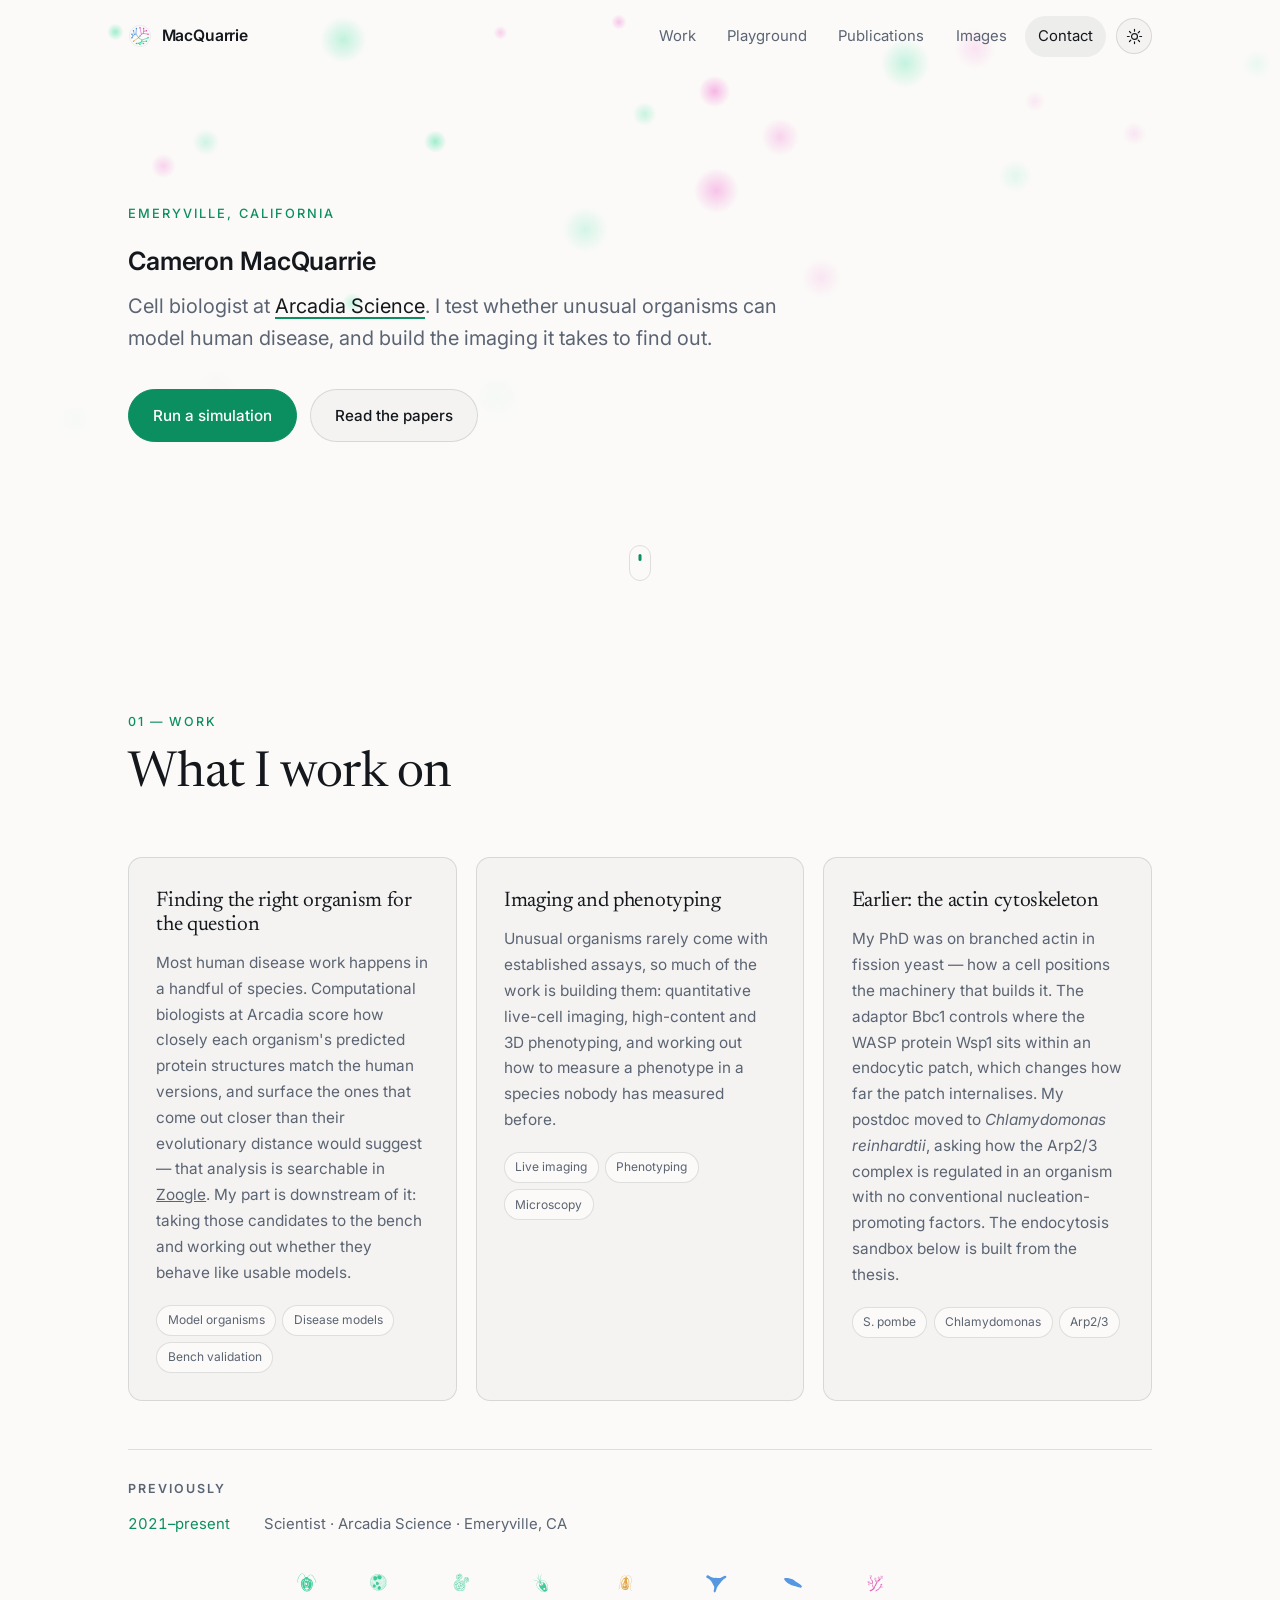
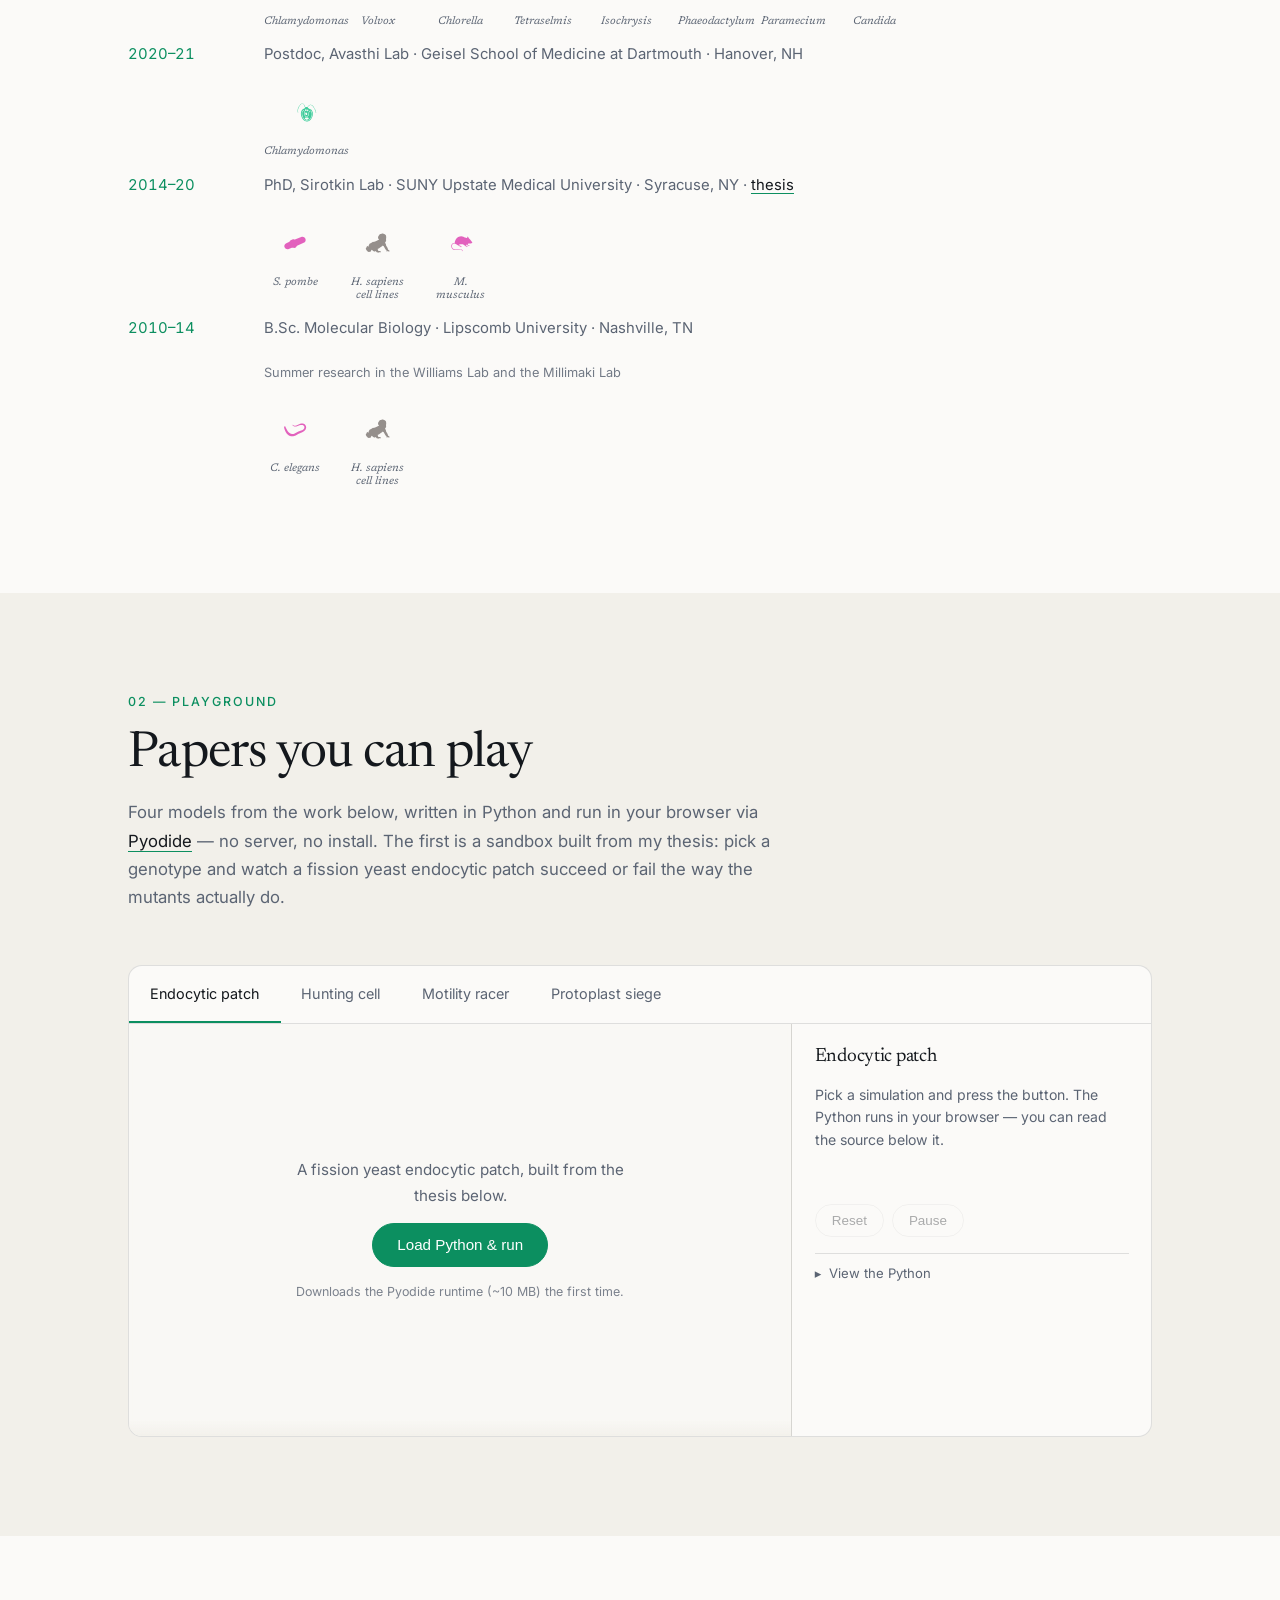
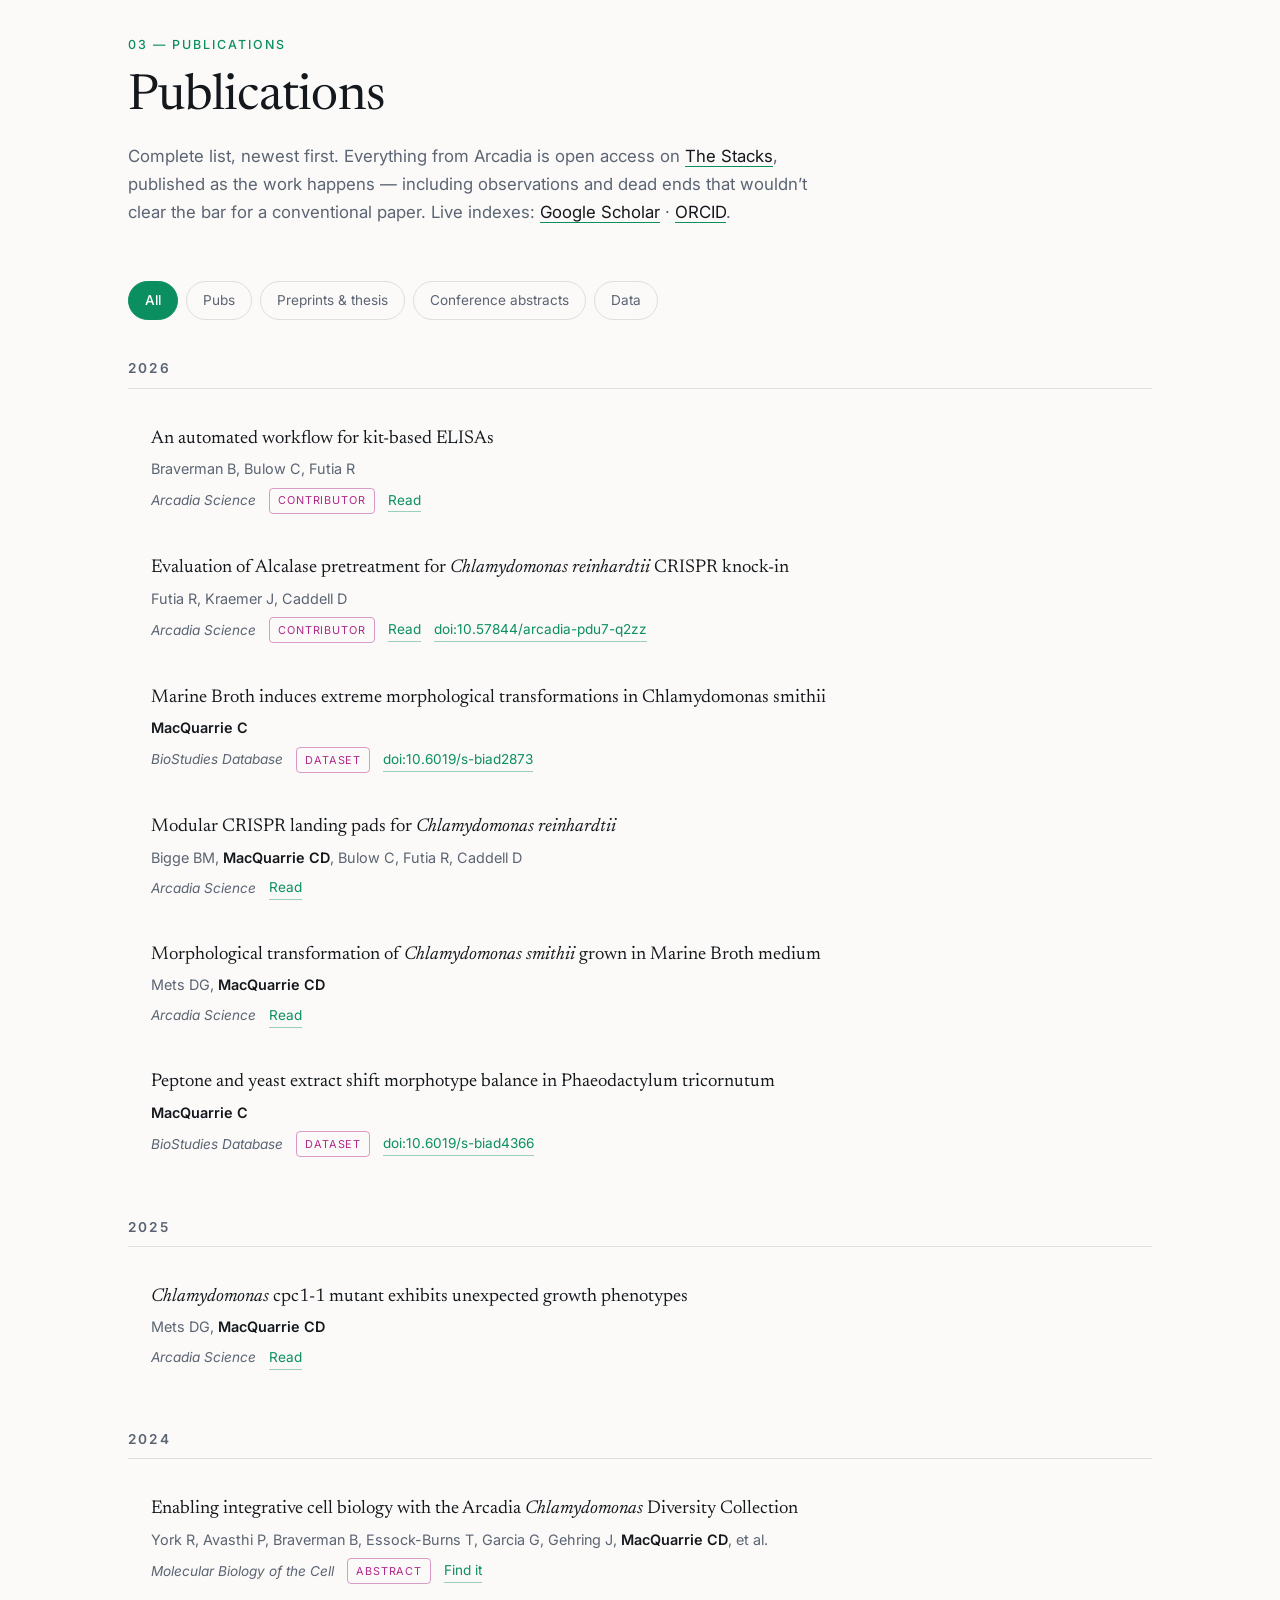
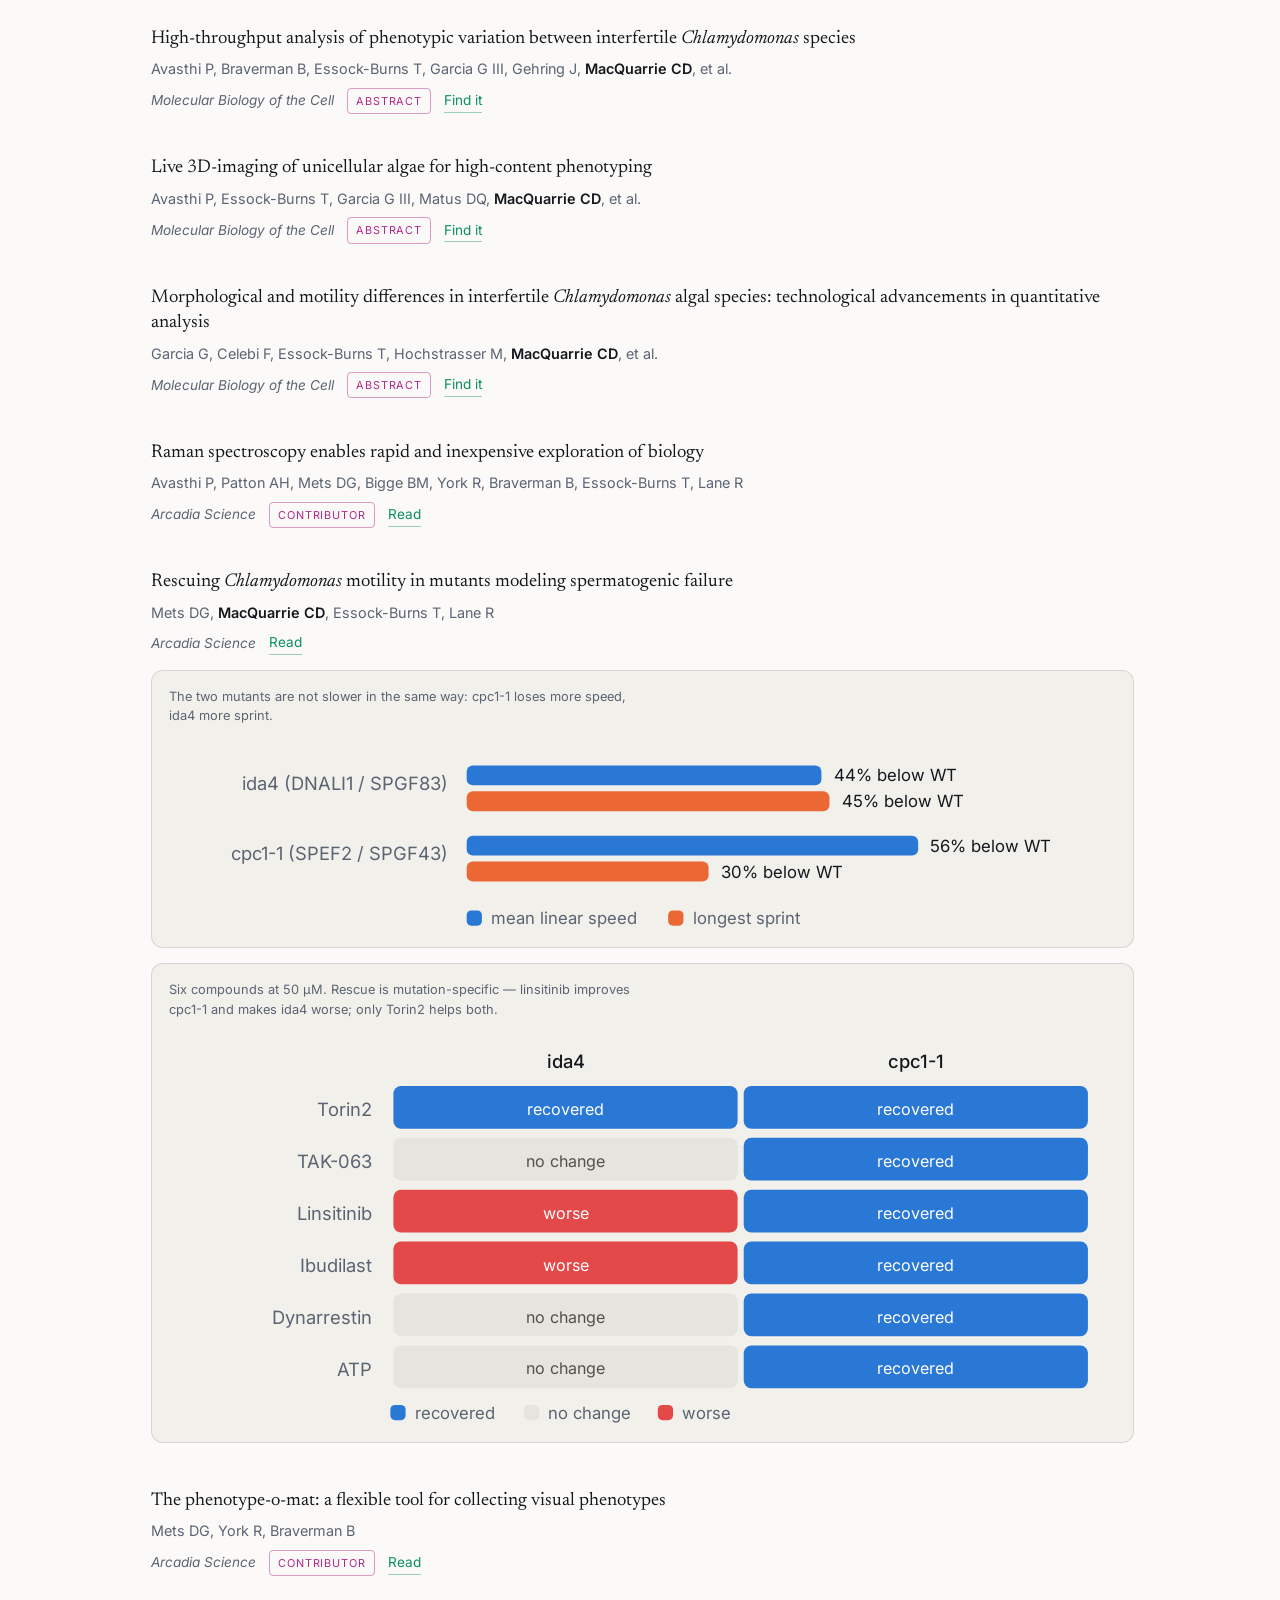
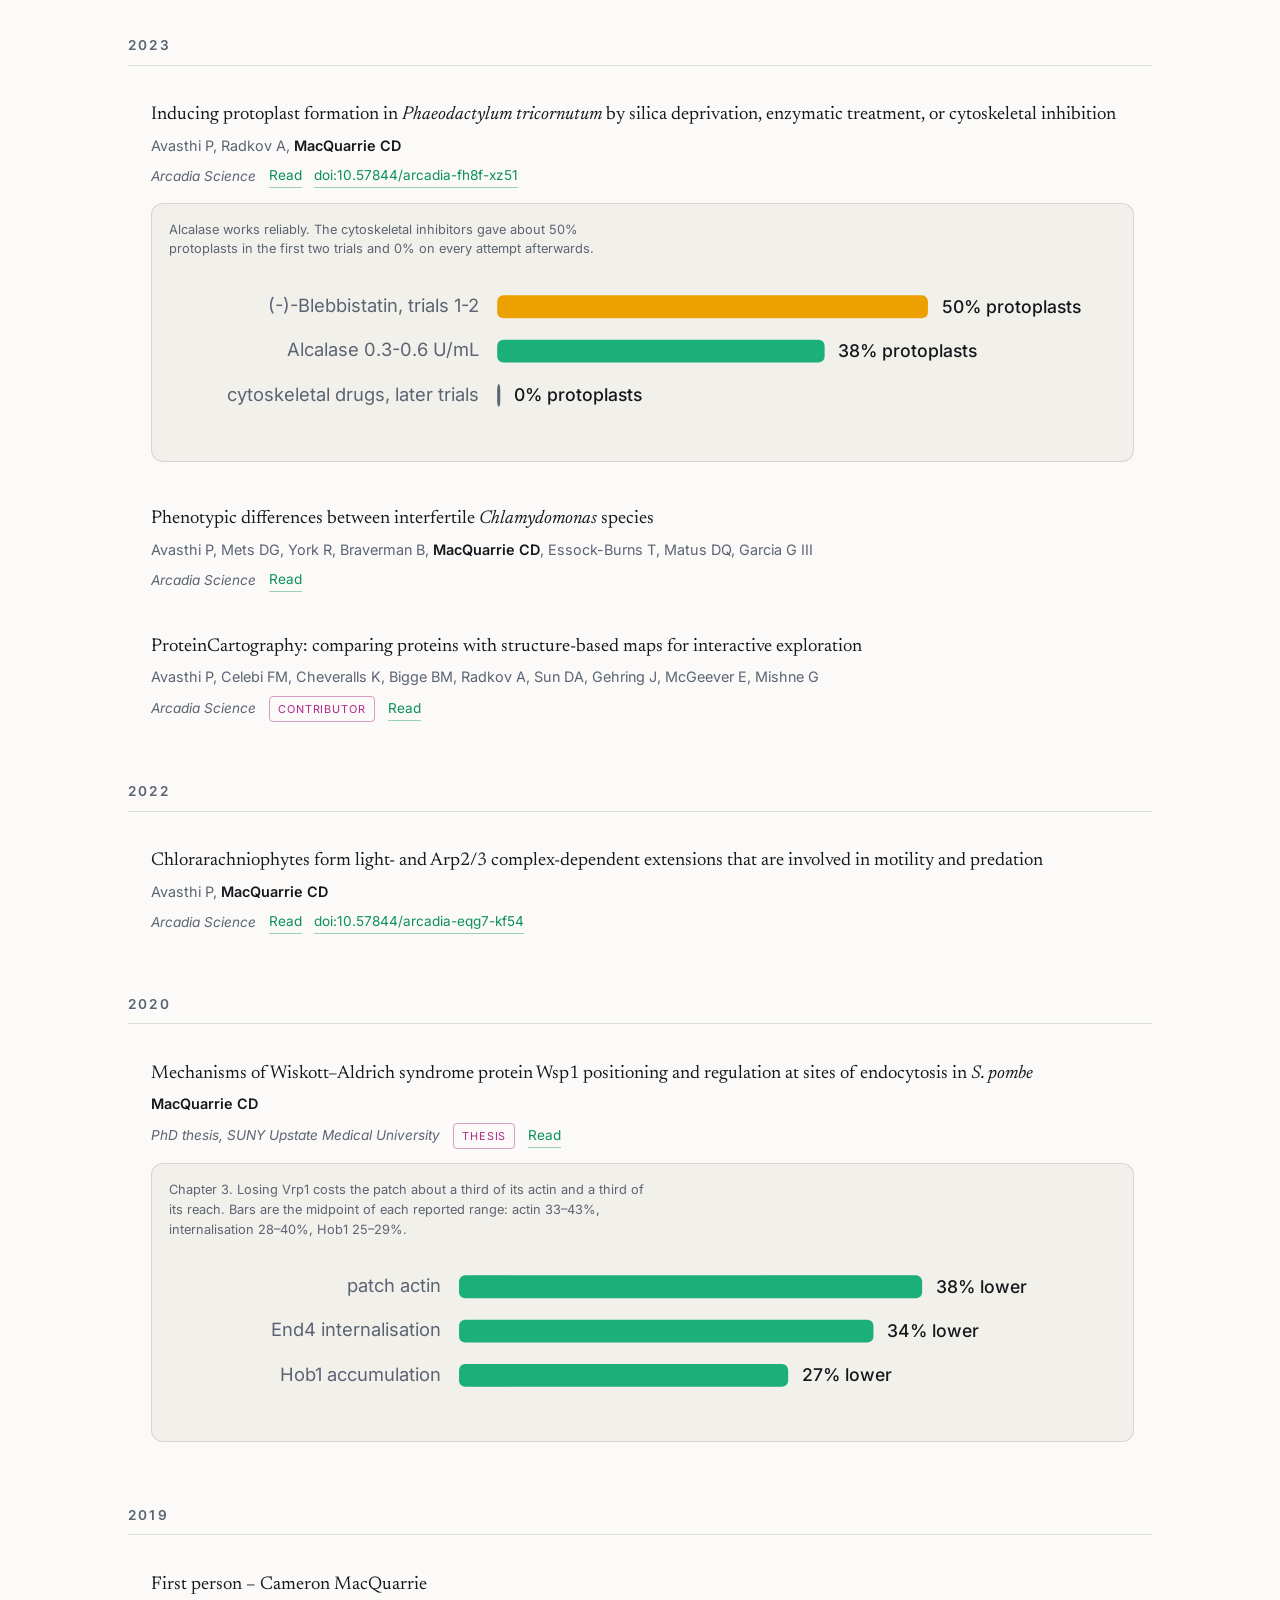
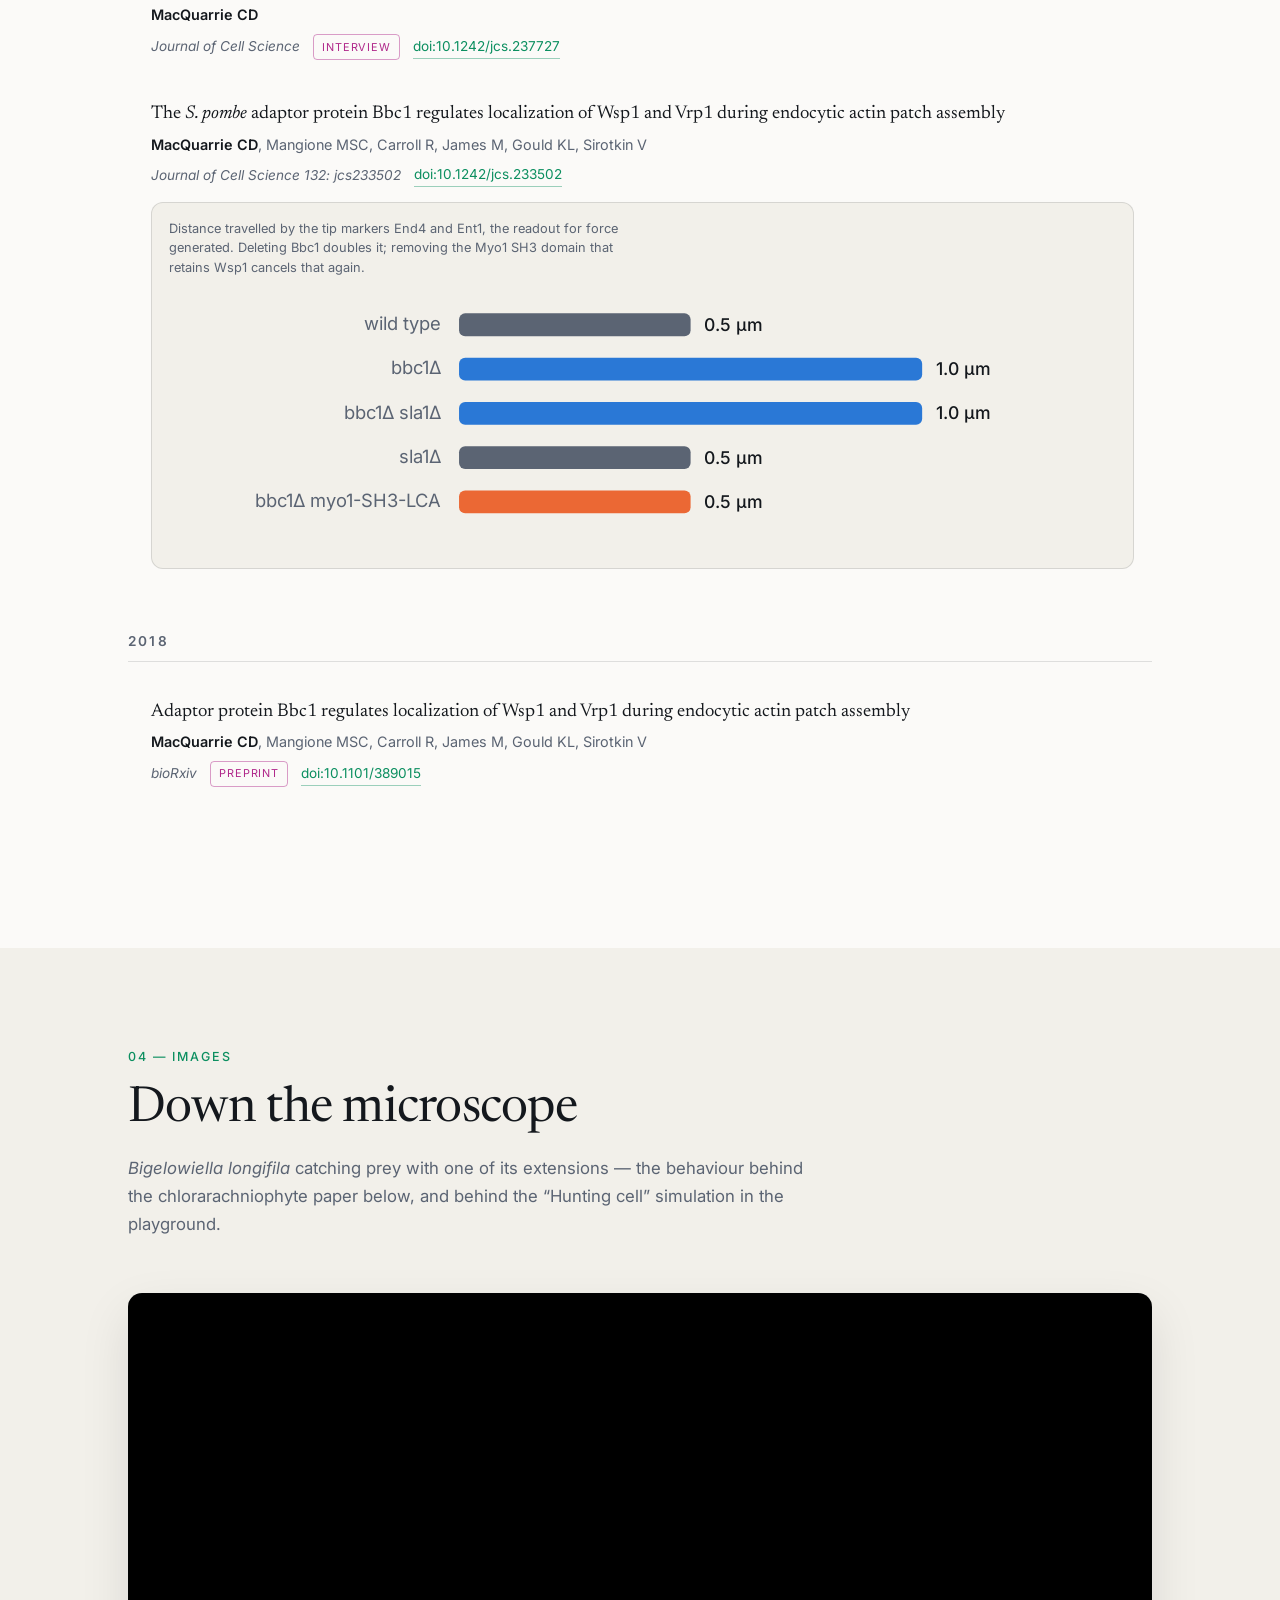
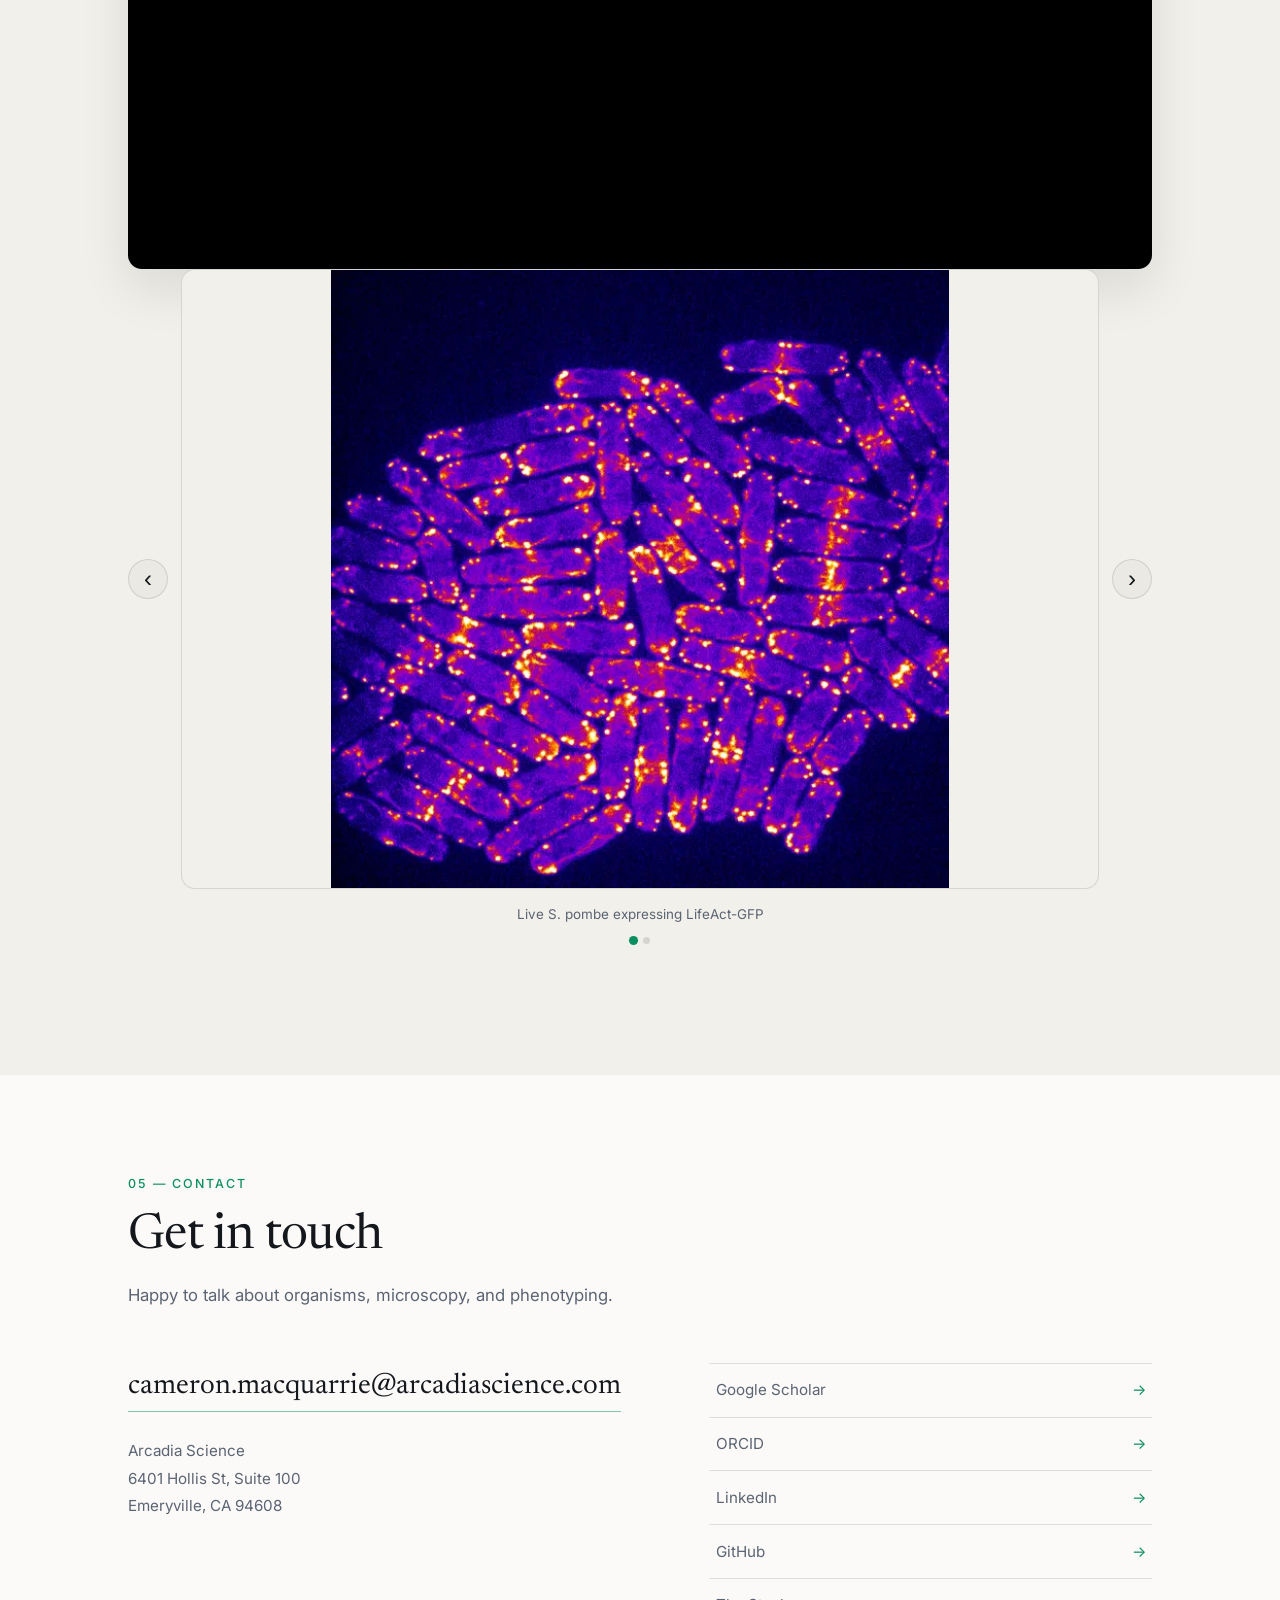
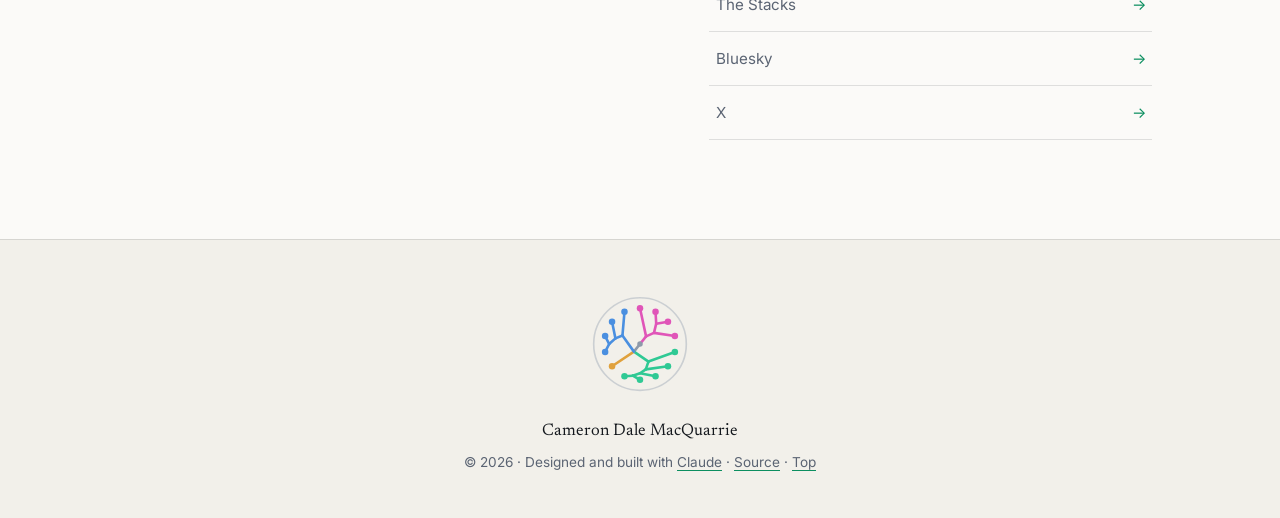
==== index.html @ d4dde4bd "Remove five organisms from Arcadia list" ====
<!doctype html>
<html lang="en">
<head>
<meta charset="utf-8">
<meta name="viewport" content="width=device-width, initial-scale=1">
<title>Cameron MacQuarrie — Cell Biology</title>
<meta name="description" content="Cameron MacQuarrie, PhD, is a cell biologist at Arcadia Science. He tests whether unusual organisms can model human disease, and builds the imaging it takes to find out. Publications, microscopy, and runnable simulations.">
<meta name="author" content="Cameron Dale MacQuarrie">
<link rel="canonical" href="https://www.cdmacquarrie.com/">

<meta property="og:type" content="profile">
<meta property="og:title" content="Cameron MacQuarrie — Cell Biology">
<meta property="og:description" content="Testing whether unusual organisms can model human disease, and building the imaging it takes to find out. Papers, microscopy, and simulations you can run.">
<meta property="og:url" content="https://www.cdmacquarrie.com/">
<meta property="og:site_name" content="Cameron MacQuarrie">
<meta name="twitter:card" content="summary_large_image">
<!-- Optional: drop a 1200x630 image at images/og.jpg and uncomment.
<meta property="og:image" content="https://www.cdmacquarrie.com/images/og.jpg"> -->

<meta name="theme-color" content="#07090d" media="(prefers-color-scheme: dark)">
<meta name="theme-color" content="#fbfaf8" media="(prefers-color-scheme: light)">

<link rel="icon" type="image/svg+xml" href="images/logo.svg">

<link rel="preconnect" href="https://fonts.googleapis.com">
<link rel="preconnect" href="https://fonts.gstatic.com" crossorigin>
<link rel="stylesheet" href="https://fonts.googleapis.com/css2?family=Newsreader:ital,opsz,wght@0,6..72,400;0,6..72,500;1,6..72,400&family=Inter:wght@400;500;600&display=swap">
<link rel="stylesheet" href="css/style.css">
<link rel="stylesheet" href="css/playground.css">

<script>
  /* Set the theme before first paint so there is no flash. */
  (function () {
    try {
      var stored = localStorage.getItem("theme");
      var prefersLight = window.matchMedia("(prefers-color-scheme: light)").matches;
      document.documentElement.setAttribute("data-theme", stored || (prefersLight ? "light" : "dark"));
    } catch (e) {
      document.documentElement.setAttribute("data-theme", "dark");
    }
  })();
</script>

<script type="application/ld+json">
{
  "@context": "https://schema.org",
  "@type": "Person",
  "name": "Cameron Dale MacQuarrie",
  "honorificSuffix": "PhD",
  "jobTitle": "Scientist, Cell Biology",
  "url": "https://www.cdmacquarrie.com/",
  "worksFor": { "@type": "Organization", "name": "Arcadia Science", "url": "https://www.arcadiascience.com/" },
  "alumniOf": [
    { "@type": "CollegeOrUniversity", "name": "SUNY Upstate Medical University" },
    { "@type": "CollegeOrUniversity", "name": "Geisel School of Medicine at Dartmouth" }
  ],
  "knowsAbout": ["Cell biology", "Comparative cell biology", "Model organisms", "Disease modelling", "Live-cell imaging", "High-content phenotyping", "Microscopy", "Cytoskeleton"],
  "sameAs": [
    "https://orcid.org/0000-0001-9504-6375",
    "https://scholar.google.com/citations?user=lGgNSvAAAAAJ&hl=en",
    "https://www.linkedin.com/in/cameron-dale-macquarrie-bbb89258/",
    "https://www.researchgate.net/profile/Cameron_Macquarrie",
    "https://github.com/cdmacquarrie",
    "https://twitter.com/cdmacquarrie",
    "https://bsky.app/profile/cdmacquarrie.bsky.social",
    "https://thestacks.org/users/4227"
  ]
}
</script>
</head>
<body>
<a class="skip-link" href="#main">Skip to content</a>

<header class="site-header" id="siteHeader">
  <nav class="nav" aria-label="Primary">
    <a class="brand" href="#top">
      <img class="brand-mark" src="images/logo.svg" alt="" width="24" height="24">
      <span class="brand-text">MacQuarrie</span>
    </a>

    <button class="nav-toggle" id="navToggle" aria-expanded="false" aria-controls="navMenu">
      <span class="nav-toggle-bars" aria-hidden="true"><i></i><i></i></span>
      <span class="sr-only">Menu</span>
    </button>

    <ul class="nav-menu" id="navMenu">
      <li><a href="#work">Work</a></li>
      <li><a href="#playground">Playground</a></li>
      <li><a href="#publications">Publications</a></li>
      <li><a href="#gallery">Images</a></li>
      <li><a href="#contact">Contact</a></li>
      <li class="nav-theme">
        <button id="themeToggle" class="theme-toggle" aria-label="Switch to light theme">
          <svg class="icon-moon" viewBox="0 0 24 24" aria-hidden="true"><path d="M21 12.8A9 9 0 1 1 11.2 3a7 7 0 0 0 9.8 9.8z"/></svg>
          <svg class="icon-sun" viewBox="0 0 24 24" aria-hidden="true"><circle cx="12" cy="12" r="4.2"/><path d="M12 2v2.6M12 19.4V22M2 12h2.6M19.4 12H22M4.9 4.9l1.9 1.9M17.2 17.2l1.9 1.9M19.1 4.9l-1.9 1.9M6.8 17.2l-1.9 1.9"/></svg>
        </button>
      </li>
    </ul>
  </nav>
</header>

<main id="main">

<!-- ============ HERO ============ -->
<section class="hero" id="top">
  <canvas class="hero-canvas" id="heroCanvas" aria-hidden="true"></canvas>
  <div class="hero-veil" aria-hidden="true"></div>

  <div class="wrap hero-inner">
    <p class="eyebrow reveal">Emeryville, California</p>
    <h1 class="hero-title is-name reveal">Cameron MacQuarrie</h1>
    <p class="hero-lede is-lead reveal">
      Cell biologist at
      <a href="https://www.arcadiascience.com/" target="_blank" rel="noopener">Arcadia Science</a>.
      I test whether unusual organisms can model human disease, and build the
      imaging it takes to find out.
    </p>

    <div class="hero-actions reveal">
      <a class="btn btn-primary" href="#playground">Run a simulation</a>
      <a class="btn" href="#publications">Read the papers</a>
    </div>
  </div>

  <a class="scroll-cue" href="#work" aria-label="Scroll down"><span></span></a>
</section>

<!-- ============ WORK ============ -->
<section class="section" id="work">
  <div class="wrap">
    <header class="section-head reveal">
      <p class="section-kicker">01 &mdash; Work</p>
      <h2 class="section-title">What I work on</h2>
    </header>

    <div class="cards">
      <article class="card reveal">
        <h3>Finding the right organism for the question</h3>
        <p>
          Most human disease work happens in a handful of species. Computational biologists
          at Arcadia score how closely each organism's predicted protein structures match the
          human versions, and surface the ones that come out closer than their evolutionary
          distance would suggest &mdash; that analysis is searchable in
          <a href="https://zoogle.arcadiascience.com/about" target="_blank" rel="noopener">Zoogle</a>.
          My part is downstream of it: taking those candidates to the bench and working out
          whether they behave like usable models.
        </p>
        <ul class="tags"><li>Model organisms</li><li>Disease models</li><li>Bench validation</li></ul>
      </article>

      <article class="card reveal">
        <h3>Imaging and phenotyping</h3>
        <p>
          Unusual organisms rarely come with established assays, so much of the work is
          building them: quantitative live-cell imaging, high-content and 3D phenotyping, and
          working out how to measure a phenotype in a species nobody has measured before.
        </p>
        <ul class="tags"><li>Live imaging</li><li>Phenotyping</li><li>Microscopy</li></ul>
      </article>

      <article class="card reveal">
        <h3>Earlier: the actin cytoskeleton</h3>
        <p>
          My PhD was on branched actin in fission yeast &mdash; how a cell positions the
          machinery that builds it. The adaptor Bbc1 controls where the WASP protein Wsp1 sits
          within an endocytic patch, which changes how far the patch internalises. My postdoc
          moved to <em>Chlamydomonas reinhardtii</em>, asking how the Arp2/3 complex is
          regulated in an organism with no conventional nucleation-promoting factors. The
          endocytosis sandbox below is built from the thesis.
        </p>
        <ul class="tags"><li>S. pombe</li><li>Chlamydomonas</li><li>Arp2/3</li></ul>
      </article>
    </div>

    <div class="previously reveal">
      <h3 class="prev-title">Previously</h3>
      <ul class="prev-list">
        <li><span class="prev-when">2021&ndash;present</span> <span class="prev-what">Scientist &middot; Arcadia Science &middot; Emeryville, CA</span>
        
          <ul class="organisms"><li><img src="images/organisms/chlamydomonas.svg" alt="" width="30" height="30" loading="lazy"><span>Chlamydomonas</span></li><li><img src="images/organisms/volvox.svg" alt="" width="30" height="30" loading="lazy"><span>Volvox</span></li><li><img src="images/organisms/chlorella.svg" alt="" width="30" height="30" loading="lazy"><span>Chlorella</span></li><li><img src="images/organisms/tetraselmis.svg" alt="" width="30" height="30" loading="lazy"><span>Tetraselmis</span></li><li><img src="images/organisms/isochrysis.svg" alt="" width="30" height="30" loading="lazy"><span>Isochrysis</span></li><li><img src="images/organisms/phaeodactylum.svg" alt="" width="30" height="30" loading="lazy"><span>Phaeodactylum</span></li><li><img src="images/organisms/paramecium.svg" alt="" width="30" height="30" loading="lazy"><span>Paramecium</span></li><li><img src="images/organisms/candida.svg" alt="" width="30" height="30" loading="lazy"><span>Candida</span></li></ul>
        </li>
        <li><span class="prev-when">2020&ndash;21</span> <span class="prev-what">Postdoc, Avasthi Lab &middot; Geisel School of Medicine at Dartmouth &middot; Hanover, NH</span>
        
          <ul class="organisms"><li><img src="images/organisms/chlamydomonas.svg" alt="" width="30" height="30" loading="lazy"><span>Chlamydomonas</span></li></ul>
        </li>
        <li><span class="prev-when">2014&ndash;20</span> <span class="prev-what">PhD, Sirotkin Lab &middot; SUNY Upstate Medical University &middot; Syracuse, NY &middot; <a href="https://soar.suny.edu/handle/20.500.12648/1464" target="_blank" rel="noopener">thesis</a></span>
        
          <ul class="organisms"><li><img src="images/organisms/pombe.svg" alt="" width="30" height="30" loading="lazy"><span>S. pombe</span></li><li><img src="images/organisms/human.svg" alt="" width="30" height="30" loading="lazy"><span>H. sapiens cell lines</span></li><li><img src="images/organisms/mouse.svg" alt="" width="30" height="30" loading="lazy"><span>M. musculus</span></li></ul>
        </li>
        <li><span class="prev-when">2010&ndash;14</span> <span class="prev-what">B.Sc. Molecular Biology &middot; Lipscomb University &middot; Nashville, TN</span>
          <span class="prev-note">Summer research in the Williams Lab and the Millimaki Lab</span>
        
          <ul class="organisms"><li><img src="images/organisms/celegans.svg" alt="" width="30" height="30" loading="lazy"><span>C. elegans</span></li><li><img src="images/organisms/human.svg" alt="" width="30" height="30" loading="lazy"><span>H. sapiens cell lines</span></li></ul>
        </li>
      </ul>
    </div>
  </div>
</section>

<!-- ============ PLAYGROUND ============ -->
<section class="section section-alt" id="playground">
  <div class="wrap">
    <header class="section-head reveal">
      <p class="section-kicker">02 &mdash; Playground</p>
      <h2 class="section-title">Papers you can play</h2>
      <p class="section-intro">
        Four models from the work below, written in Python and run in your browser via
        <a href="https://pyodide.org/" target="_blank" rel="noopener">Pyodide</a> &mdash; no server, no install.
        The first is a sandbox built from my thesis: pick a genotype and watch a fission yeast
        endocytic patch succeed or fail the way the mutants actually do.
      </p>
    </header>

    <div class="pg reveal">
      <div class="pg-tabs" role="tablist" aria-label="Choose a simulation">
        <button class="pg-tab is-active" role="tab" aria-selected="true" data-sim="patch" id="tab-patch" aria-controls="pg-stage">Endocytic patch</button>
        <button class="pg-tab" role="tab" aria-selected="false" data-sim="hunt" id="tab-hunt" aria-controls="pg-stage">Hunting cell</button>
        <button class="pg-tab" role="tab" aria-selected="false" data-sim="racer" id="tab-racer" aria-controls="pg-stage">Motility racer</button>
        <button class="pg-tab" role="tab" aria-selected="false" data-sim="protoplast" id="tab-protoplast" aria-controls="pg-stage">Protoplast siege</button>
      </div>

      <div class="pg-body" id="pg-stage" role="tabpanel" aria-labelledby="tab-patch">
        <div class="pg-stage">
          <canvas id="pgCanvas" width="900" height="560" aria-label="Simulation viewport"></canvas>
          <div class="pg-overlay" id="pgOverlay">
            <p class="pg-blurb" id="pgBlurb"></p>
            <button class="btn btn-primary" id="pgStart">Load Python &amp; run</button>
            <p class="pg-note">Downloads the Pyodide runtime (~10&nbsp;MB) the first time.</p>
          </div>
          <p class="pg-status" id="pgStatus" role="status"></p>
        </div>

        <aside class="pg-panel">
          <h3 class="pg-name" id="pgName">Endocytic patch</h3>
          <p class="pg-desc" id="pgDesc"></p>
          <div class="pg-controls" id="pgControls"></div>
          <div class="pg-readout" id="pgReadout"></div>
          <div class="pg-buttons">
            <button class="btn btn-sm" id="pgReset" disabled>Reset</button>
            <button class="btn btn-sm" id="pgPause" disabled>Pause</button>
          </div>
          <details class="pg-source">
            <summary>View the Python</summary>
            <pre><code id="pgCode">Load a simulation to see its source.</code></pre>
          </details>
          <p class="pg-cite" id="pgCite"></p>
        </aside>
      </div>
    </div>
  </div>
</section>

<!-- ============ PUBLICATIONS ============ -->
<section class="section" id="publications">
  <div class="wrap">
    <header class="section-head reveal">
      <p class="section-kicker">03 &mdash; Publications</p>
      <h2 class="section-title">Publications</h2>
      <p class="section-intro">
        Complete list, newest first. Everything from Arcadia is open access on
        <a href="https://thestacks.org/users/4227" target="_blank" rel="noopener">The Stacks</a>,
        published as the work happens &mdash; including observations and dead ends that
        wouldn&rsquo;t clear the bar for a conventional paper.
        Live indexes: <a href="https://scholar.google.com/citations?user=lGgNSvAAAAAJ&hl=en" target="_blank" rel="noopener">Google Scholar</a> &middot;
        <a href="https://orcid.org/0000-0001-9504-6375" target="_blank" rel="noopener">ORCID</a>.
      </p>
    </header>

    <div class="filters reveal" role="group" aria-label="Filter publications">
      <button class="chip is-active" data-filter="all" aria-pressed="true">All</button>
      <button class="chip" data-filter="journal,arcadia" aria-pressed="false">Pubs</button>
      <button class="chip" data-filter="preprint" aria-pressed="false">Preprints &amp; thesis</button>
      <button class="chip" data-filter="abstract" aria-pressed="false">Conference abstracts</button>
      <button class="chip" data-filter="dataset" aria-pressed="false">Data</button>
    </div>
    <p class="filter-status sr-only" id="filterStatus" role="status"></p>

    <!-- PUBS:START -->
    <div class="pub-year reveal" data-year="2026">
      <h3 class="year-label">2026</h3>
      <ol class="pub-list">
        <li class="pub" data-kind="arcadia">
          <p class="pub-title">An automated workflow for kit-based ELISAs</p>
          <p class="pub-authors">Braverman B, Bulow C, Futia R</p>
          <p class="pub-meta"><span class="venue">Arcadia Science</span>
            <span class="badge">Contributor</span>
            <a class="pub-link" href="https://thestacks.org/publications/resource-cayman-his-elisa-opentrons-workflow" target="_blank" rel="noopener">Read</a></p>
        </li>
        <li class="pub" data-kind="arcadia">
          <p class="pub-title">Evaluation of Alcalase pretreatment for <em>Chlamydomonas reinhardtii</em> CRISPR knock-in</p>
          <p class="pub-authors">Futia R, Kraemer J, Caddell D</p>
          <p class="pub-meta"><span class="venue">Arcadia Science</span>
            <span class="badge">Contributor</span>
            <a class="pub-link" href="https://thestacks.org/publications/informative-failure-alcalase-crispr-chlamydomonas" target="_blank" rel="noopener">Read</a>
            <a class="pub-link pub-doi" href="https://doi.org/10.57844/arcadia-pdu7-q2zz" target="_blank" rel="noopener">doi:10.57844/arcadia-pdu7-q2zz</a></p>
        </li>
        <li class="pub" data-kind="dataset">
          <p class="pub-title">Marine Broth induces extreme morphological transformations in Chlamydomonas smithii</p>
          <p class="pub-authors"><b>MacQuarrie C</b></p>
          <p class="pub-meta"><span class="venue">BioStudies Database</span>
            <span class="badge">Dataset</span>
            <a class="pub-link" href="https://doi.org/10.6019/s-biad2873" target="_blank" rel="noopener">doi:10.6019/s-biad2873</a></p>
        </li>
        <li class="pub" data-kind="arcadia">
          <p class="pub-title">Modular CRISPR landing pads for <em>Chlamydomonas reinhardtii</em></p>
          <p class="pub-authors">Bigge BM, <b>MacQuarrie CD</b>, Bulow C, Futia R, Caddell D</p>
          <p class="pub-meta"><span class="venue">Arcadia Science</span>
            <a class="pub-link" href="https://thestacks.org/publications/idea-crispr-landing-pads-chlamy" target="_blank" rel="noopener">Read</a></p>
        </li>
        <li class="pub" data-kind="arcadia">
          <p class="pub-title">Morphological transformation of <em>Chlamydomonas smithii</em> grown in Marine Broth medium</p>
          <p class="pub-authors">Mets DG, <b>MacQuarrie CD</b></p>
          <p class="pub-meta"><span class="venue">Arcadia Science</span>
            <a class="pub-link" href="https://thestacks.org/publications/observation-marine-broth-chlamy" target="_blank" rel="noopener">Read</a></p>
        </li>
        <li class="pub" data-kind="dataset">
          <p class="pub-title">Peptone and yeast extract shift morphotype balance in Phaeodactylum tricornutum</p>
          <p class="pub-authors"><b>MacQuarrie C</b></p>
          <p class="pub-meta"><span class="venue">BioStudies Database</span>
            <span class="badge">Dataset</span>
            <a class="pub-link" href="https://doi.org/10.6019/s-biad4366" target="_blank" rel="noopener">doi:10.6019/s-biad4366</a></p>
        </li>
      </ol>
    </div>
    <div class="pub-year reveal" data-year="2025">
      <h3 class="year-label">2025</h3>
      <ol class="pub-list">
        <li class="pub" data-kind="arcadia">
          <p class="pub-title"><em>Chlamydomonas</em> cpc1-1 mutant exhibits unexpected growth phenotypes</p>
          <p class="pub-authors">Mets DG, <b>MacQuarrie CD</b></p>
          <p class="pub-meta"><span class="venue">Arcadia Science</span>
            <a class="pub-link" href="https://thestacks.org/publications/observation-chlamy-cpc1-growth" target="_blank" rel="noopener">Read</a></p>
        </li>
      </ol>
    </div>
    <div class="pub-year reveal" data-year="2024">
      <h3 class="year-label">2024</h3>
      <ol class="pub-list">
        <li class="pub" data-kind="abstract">
          <p class="pub-title">Enabling integrative cell biology with the Arcadia <em>Chlamydomonas</em> Diversity Collection</p>
          <p class="pub-authors">York R, Avasthi P, Braverman B, Essock-Burns T, Garcia G, Gehring J, <b>MacQuarrie CD</b>, et al.</p>
          <p class="pub-meta"><span class="venue">Molecular Biology of the Cell</span>
            <span class="badge">Abstract</span>
            <a class="pub-link pub-search" href="https://scholar.google.com/scholar?q=Enabling+integrative+cell+biology+with+the+Arcadia+Chlamydomonas+Diversity+Collection" target="_blank" rel="noopener">Find it</a></p>
        </li>
        <li class="pub" data-kind="abstract">
          <p class="pub-title">High-throughput analysis of phenotypic variation between interfertile <em>Chlamydomonas</em> species</p>
          <p class="pub-authors">Avasthi P, Braverman B, Essock-Burns T, Garcia G III, Gehring J, <b>MacQuarrie CD</b>, et al.</p>
          <p class="pub-meta"><span class="venue">Molecular Biology of the Cell</span>
            <span class="badge">Abstract</span>
            <a class="pub-link pub-search" href="https://scholar.google.com/scholar?q=High-throughput+analysis+of+phenotypic+variation+between+interfertile+Chlamydomonas+species" target="_blank" rel="noopener">Find it</a></p>
        </li>
        <li class="pub" data-kind="abstract">
          <p class="pub-title">Live 3D-imaging of unicellular algae for high-content phenotyping</p>
          <p class="pub-authors">Avasthi P, Essock-Burns T, Garcia G III, Matus DQ, <b>MacQuarrie CD</b>, et al.</p>
          <p class="pub-meta"><span class="venue">Molecular Biology of the Cell</span>
            <span class="badge">Abstract</span>
            <a class="pub-link pub-search" href="https://scholar.google.com/scholar?q=Live+3D-imaging+of+unicellular+algae+for+high-content+phenotyping" target="_blank" rel="noopener">Find it</a></p>
        </li>
        <li class="pub" data-kind="abstract">
          <p class="pub-title">Morphological and motility differences in interfertile <em>Chlamydomonas</em> algal species: technological advancements in quantitative analysis</p>
          <p class="pub-authors">Garcia G, Celebi F, Essock-Burns T, Hochstrasser M, <b>MacQuarrie CD</b>, et al.</p>
          <p class="pub-meta"><span class="venue">Molecular Biology of the Cell</span>
            <span class="badge">Abstract</span>
            <a class="pub-link pub-search" href="https://scholar.google.com/scholar?q=Morphological+and+motility+differences+in+interfertile+Chlamydomonas+algal+species%3A+technological+advancements+in+quantitative+analysis" target="_blank" rel="noopener">Find it</a></p>
        </li>
        <li class="pub" data-kind="arcadia">
          <p class="pub-title">Raman spectroscopy enables rapid and inexpensive exploration of biology</p>
          <p class="pub-authors">Avasthi P, Patton AH, Mets DG, Bigge BM, York R, Braverman B, Essock-Burns T, Lane R</p>
          <p class="pub-meta"><span class="venue">Arcadia Science</span>
            <span class="badge">Contributor</span>
            <a class="pub-link" href="https://thestacks.org/publications/result-easy-raman-spectroscopy" target="_blank" rel="noopener">Read</a></p>
        </li>
        <li class="pub" data-kind="arcadia">
          <p class="pub-title">Rescuing <em>Chlamydomonas</em> motility in mutants modeling spermatogenic failure</p>
          <p class="pub-authors">Mets DG, <b>MacQuarrie CD</b>, Essock-Burns T, Lane R</p>
          <p class="pub-meta"><span class="venue">Arcadia Science</span>
            <a class="pub-link" href="https://thestacks.org/publications/result-chlamy-spgf" target="_blank" rel="noopener">Read</a></p>
          <figure class="pub-fig">
            <figcaption>The two mutants are not slower in the same way: cpc1-1 loses more speed, ida4 more sprint.</figcaption>
            <svg xmlns="http://www.w3.org/2000/svg" viewBox="0 0 620 126" width="100%" font-family="Inter, 'Helvetica Neue', Helvetica, Arial, sans-serif" role="img" class="viz">
<text x="183" y="32.0" fill="var(--viz-muted)" font-size="12" text-anchor="end">ida4  (DNALI1 / SPGF83)</text>
<g><title>ida4  (DNALI1 / SPGF83) mean linear speed: 44% below WT</title><rect x="195" y="16.0" width="232.4" height="13" rx="4" fill="var(--viz-1)"/></g>
<text x="435.4" y="26.5" fill="var(--viz-ink)" font-size="11">44% below WT</text>
<g><title>ida4  (DNALI1 / SPGF83) longest sprint: 45% below WT</title><rect x="195" y="33.0" width="237.7" height="13" rx="4" fill="var(--viz-2)"/></g>
<text x="440.7" y="43.5" fill="var(--viz-ink)" font-size="11">45% below WT</text>
<text x="183" y="78.0" fill="var(--viz-muted)" font-size="12" text-anchor="end">cpc1-1  (SPEF2 / SPGF43)</text>
<g><title>cpc1-1  (SPEF2 / SPGF43) mean linear speed: 56% below WT</title><rect x="195" y="62.0" width="295.8" height="13" rx="4" fill="var(--viz-1)"/></g>
<text x="498.8" y="72.5" fill="var(--viz-ink)" font-size="11">56% below WT</text>
<g><title>cpc1-1  (SPEF2 / SPGF43) longest sprint: 30% below WT</title><rect x="195" y="79.0" width="158.5" height="13" rx="4" fill="var(--viz-2)"/></g>
<text x="361.5" y="89.5" fill="var(--viz-ink)" font-size="11">30% below WT</text>
<rect x="195" y="111" width="10" height="10" rx="3" fill="var(--viz-1)"/>
<text x="211" y="120" fill="var(--viz-muted)" font-size="11">mean linear speed</text>
<rect x="327" y="111" width="10" height="10" rx="3" fill="var(--viz-2)"/>
<text x="343" y="120" fill="var(--viz-muted)" font-size="11">longest sprint</text>
</svg>
          </figure>
          <figure class="pub-fig">
            <figcaption>Six compounds at 50 µM. Rescue is mutation-specific — linsitinib improves cpc1-1 and makes ida4 worse; only Torin2 helps both.</figcaption>
            <svg xmlns="http://www.w3.org/2000/svg" viewBox="0 0 620 258" width="100%" font-family="Inter, 'Helvetica Neue', Helvetica, Arial, sans-serif" role="img" class="viz">
<text x="259.8" y="22" fill="var(--viz-ink)" font-size="12" font-weight="500" text-anchor="middle">ida4</text>
<text x="489.2" y="22" fill="var(--viz-ink)" font-size="12" font-weight="500" text-anchor="middle">cpc1-1</text>
<text x="133" y="54.0" fill="var(--viz-muted)" font-size="12" text-anchor="end">Torin2</text>
<g><title>Torin2 on ida4: recovered</title><rect x="147.0" y="34.0" width="225.5" height="28" rx="5" fill="var(--viz-1)"/><text x="259.8" y="53.0" fill="#fff" font-size="10.5" text-anchor="middle">recovered</text></g>
<g><title>Torin2 on cpc1-1: recovered</title><rect x="376.5" y="34.0" width="225.5" height="28" rx="5" fill="var(--viz-1)"/><text x="489.2" y="53.0" fill="#fff" font-size="10.5" text-anchor="middle">recovered</text></g>
<text x="133" y="88.0" fill="var(--viz-muted)" font-size="12" text-anchor="end">TAK-063</text>
<g><title>TAK-063 on ida4: no change</title><rect x="147.0" y="68.0" width="225.5" height="28" rx="5" fill="var(--viz-mid)"/><text x="259.8" y="87.0" fill="var(--viz-on-mid)" font-size="10.5" text-anchor="middle">no change</text></g>
<g><title>TAK-063 on cpc1-1: recovered</title><rect x="376.5" y="68.0" width="225.5" height="28" rx="5" fill="var(--viz-1)"/><text x="489.2" y="87.0" fill="#fff" font-size="10.5" text-anchor="middle">recovered</text></g>
<text x="133" y="122.0" fill="var(--viz-muted)" font-size="12" text-anchor="end">Linsitinib</text>
<g><title>Linsitinib on ida4: worse</title><rect x="147.0" y="102.0" width="225.5" height="28" rx="5" fill="var(--viz-neg)"/><text x="259.8" y="121.0" fill="#fff" font-size="10.5" text-anchor="middle">worse</text></g>
<g><title>Linsitinib on cpc1-1: recovered</title><rect x="376.5" y="102.0" width="225.5" height="28" rx="5" fill="var(--viz-1)"/><text x="489.2" y="121.0" fill="#fff" font-size="10.5" text-anchor="middle">recovered</text></g>
<text x="133" y="156.0" fill="var(--viz-muted)" font-size="12" text-anchor="end">Ibudilast</text>
<g><title>Ibudilast on ida4: worse</title><rect x="147.0" y="136.0" width="225.5" height="28" rx="5" fill="var(--viz-neg)"/><text x="259.8" y="155.0" fill="#fff" font-size="10.5" text-anchor="middle">worse</text></g>
<g><title>Ibudilast on cpc1-1: recovered</title><rect x="376.5" y="136.0" width="225.5" height="28" rx="5" fill="var(--viz-1)"/><text x="489.2" y="155.0" fill="#fff" font-size="10.5" text-anchor="middle">recovered</text></g>
<text x="133" y="190.0" fill="var(--viz-muted)" font-size="12" text-anchor="end">Dynarrestin</text>
<g><title>Dynarrestin on ida4: no change</title><rect x="147.0" y="170.0" width="225.5" height="28" rx="5" fill="var(--viz-mid)"/><text x="259.8" y="189.0" fill="var(--viz-on-mid)" font-size="10.5" text-anchor="middle">no change</text></g>
<g><title>Dynarrestin on cpc1-1: recovered</title><rect x="376.5" y="170.0" width="225.5" height="28" rx="5" fill="var(--viz-1)"/><text x="489.2" y="189.0" fill="#fff" font-size="10.5" text-anchor="middle">recovered</text></g>
<text x="133" y="224.0" fill="var(--viz-muted)" font-size="12" text-anchor="end">ATP</text>
<g><title>ATP on ida4: no change</title><rect x="147.0" y="204.0" width="225.5" height="28" rx="5" fill="var(--viz-mid)"/><text x="259.8" y="223.0" fill="var(--viz-on-mid)" font-size="10.5" text-anchor="middle">no change</text></g>
<g><title>ATP on cpc1-1: recovered</title><rect x="376.5" y="204.0" width="225.5" height="28" rx="5" fill="var(--viz-1)"/><text x="489.2" y="223.0" fill="#fff" font-size="10.5" text-anchor="middle">recovered</text></g>
<rect x="145.0" y="243" width="10" height="10" rx="3" fill="var(--viz-1)"/>
<text x="161.0" y="252" fill="var(--viz-muted)" font-size="11">recovered</text>
<rect x="232.6" y="243" width="10" height="10" rx="3" fill="var(--viz-mid)"/>
<text x="248.6" y="252" fill="var(--viz-muted)" font-size="11">no change</text>
<rect x="320.2" y="243" width="10" height="10" rx="3" fill="var(--viz-neg)"/>
<text x="336.2" y="252" fill="var(--viz-muted)" font-size="11">worse</text>
</svg>
          </figure>
        </li>
        <li class="pub" data-kind="arcadia">
          <p class="pub-title">The phenotype-o-mat: a flexible tool for collecting visual phenotypes</p>
          <p class="pub-authors">Mets DG, York R, Braverman B</p>
          <p class="pub-meta"><span class="venue">Arcadia Science</span>
            <span class="badge">Contributor</span>
            <a class="pub-link" href="https://thestacks.org/publications/method-automated-phenotype-imaging" target="_blank" rel="noopener">Read</a></p>
        </li>
      </ol>
    </div>
    <div class="pub-year reveal" data-year="2023">
      <h3 class="year-label">2023</h3>
      <ol class="pub-list">
        <li class="pub" data-kind="arcadia">
          <p class="pub-title">Inducing protoplast formation in <em>Phaeodactylum tricornutum</em> by silica deprivation, enzymatic treatment, or cytoskeletal inhibition</p>
          <p class="pub-authors">Avasthi P, Radkov A, <b>MacQuarrie CD</b></p>
          <p class="pub-meta"><span class="venue">Arcadia Science</span>
            <a class="pub-link" href="https://thestacks.org/publications/result-phaeodactylum-morphology-cytoskeleton" target="_blank" rel="noopener">Read</a>
            <a class="pub-link pub-doi" href="https://doi.org/10.57844/arcadia-fh8f-xz51" target="_blank" rel="noopener">doi:10.57844/arcadia-fh8f-xz51</a></p>
          <figure class="pub-fig">
            <figcaption>Alcalase works reliably. The cytoskeletal inhibitors gave about 50% protoplasts in the first two trials and 0% on every attempt afterwards.</figcaption>
            <svg xmlns="http://www.w3.org/2000/svg" viewBox="0 0 620 113" width="100%" font-family="Inter, 'Helvetica Neue', Helvetica, Arial, sans-serif" role="img" class="viz">
<text x="203" y="25.0" fill="var(--viz-muted)" font-size="12" text-anchor="end">(-)-Blebbistatin, trials 1-2</text>
<g><title>~50% protoplast formation</title><rect x="215" y="14.0" width="282.2" height="15" rx="4" fill="var(--viz-4)"/></g>
<text x="506.2" y="25.5" fill="var(--viz-ink)" font-size="11.5" font-weight="500">50% protoplasts</text>
<text x="203" y="54.0" fill="var(--viz-muted)" font-size="12" text-anchor="end">Alcalase 0.3-0.6 U/mL</text>
<g><title>33-43% of cells formed protoplasts</title><rect x="215" y="43.0" width="214.5" height="15" rx="4" fill="var(--viz-3)"/></g>
<text x="438.5" y="54.5" fill="var(--viz-ink)" font-size="11.5" font-weight="500">38% protoplasts</text>
<text x="203" y="83.0" fill="var(--viz-muted)" font-size="12" text-anchor="end">cytoskeletal drugs, later trials</text>
<g><title>0% on every replication attempt</title><rect x="215" y="72.0" width="2.0" height="15" rx="4" fill="var(--viz-muted)"/></g>
<text x="226.0" y="83.5" fill="var(--viz-ink)" font-size="11.5" font-weight="500">0% protoplasts</text>
</svg>
          </figure>
        </li>
        <li class="pub" data-kind="arcadia">
          <p class="pub-title">Phenotypic differences between interfertile <em>Chlamydomonas</em> species</p>
          <p class="pub-authors">Avasthi P, Mets DG, York R, Braverman B, <b>MacQuarrie CD</b>, Essock-Burns T, Matus DQ, Garcia G III</p>
          <p class="pub-meta"><span class="venue">Arcadia Science</span>
            <a class="pub-link" href="https://thestacks.org/publications/result-chlamydomonas-phenotypes" target="_blank" rel="noopener">Read</a></p>
        </li>
        <li class="pub" data-kind="arcadia">
          <p class="pub-title">ProteinCartography: comparing proteins with structure-based maps for interactive exploration</p>
          <p class="pub-authors">Avasthi P, Celebi FM, Cheveralls K, Bigge BM, Radkov A, Sun DA, Gehring J, McGeever E, Mishne G</p>
          <p class="pub-meta"><span class="venue">Arcadia Science</span>
            <span class="badge">Contributor</span>
            <a class="pub-link" href="https://thestacks.org/publications/resource-protein-cartography" target="_blank" rel="noopener">Read</a></p>
        </li>
      </ol>
    </div>
    <div class="pub-year reveal" data-year="2022">
      <h3 class="year-label">2022</h3>
      <ol class="pub-list">
        <li class="pub" data-kind="arcadia">
          <p class="pub-title">Chlorarachniophytes form light- and Arp2/3 complex-dependent extensions that are involved in motility and predation</p>
          <p class="pub-authors">Avasthi P, <b>MacQuarrie CD</b></p>
          <p class="pub-meta"><span class="venue">Arcadia Science</span>
            <a class="pub-link" href="https://thestacks.org/publications/result-chlorarachniophyte-extensions" target="_blank" rel="noopener">Read</a>
            <a class="pub-link pub-doi" href="https://doi.org/10.57844/arcadia-eqg7-kf54" target="_blank" rel="noopener">doi:10.57844/arcadia-eqg7-kf54</a></p>
        </li>
      </ol>
    </div>
    <div class="pub-year reveal" data-year="2020">
      <h3 class="year-label">2020</h3>
      <ol class="pub-list">
        <li class="pub" data-kind="preprint">
          <p class="pub-title">Mechanisms of Wiskott&ndash;Aldrich syndrome protein Wsp1 positioning and regulation at sites of endocytosis in <em>S. pombe</em></p>
          <p class="pub-authors"><b>MacQuarrie CD</b></p>
          <p class="pub-meta"><span class="venue">PhD thesis, SUNY Upstate Medical University</span>
            <span class="badge">Thesis</span>
            <a class="pub-link" href="https://soar.suny.edu/handle/20.500.12648/1464" target="_blank" rel="noopener">Read</a></p>
          <figure class="pub-fig">
            <figcaption>Chapter 3. Losing Vrp1 costs the patch about a third of its actin and a third of its reach. Bars are the midpoint of each reported range: actin 33–43%, internalisation 28–40%, Hob1 25–29%.</figcaption>
            <svg xmlns="http://www.w3.org/2000/svg" viewBox="0 0 620 113" width="100%" font-family="Inter, 'Helvetica Neue', Helvetica, Arial, sans-serif" role="img" class="viz">
<text x="178" y="25.0" fill="var(--viz-muted)" font-size="12" text-anchor="end">patch actin</text>
<g><title>Reduced 33-43%</title><rect x="190" y="14.0" width="303.4" height="15" rx="4" fill="var(--viz-3)"/></g>
<text x="502.4" y="25.5" fill="var(--viz-ink)" font-size="11.5" font-weight="500">38% lower</text>
<text x="178" y="54.0" fill="var(--viz-muted)" font-size="12" text-anchor="end">End4 internalisation</text>
<g><title>Reduced 28-40%</title><rect x="190" y="43.0" width="271.5" height="15" rx="4" fill="var(--viz-3)"/></g>
<text x="470.5" y="54.5" fill="var(--viz-ink)" font-size="11.5" font-weight="500">34% lower</text>
<text x="178" y="83.0" fill="var(--viz-muted)" font-size="12" text-anchor="end">Hob1 accumulation</text>
<g><title>Reduced 25-29%</title><rect x="190" y="72.0" width="215.6" height="15" rx="4" fill="var(--viz-3)"/></g>
<text x="414.6" y="83.5" fill="var(--viz-ink)" font-size="11.5" font-weight="500">27% lower</text>
</svg>
          </figure>
        </li>
      </ol>
    </div>
    <div class="pub-year reveal" data-year="2019">
      <h3 class="year-label">2019</h3>
      <ol class="pub-list">
        <li class="pub" data-kind="journal">
          <p class="pub-title">First person &ndash; Cameron MacQuarrie</p>
          <p class="pub-authors"><b>MacQuarrie CD</b></p>
          <p class="pub-meta"><span class="venue">Journal of Cell Science</span>
            <span class="badge">Interview</span>
            <a class="pub-link" href="https://doi.org/10.1242/jcs.237727" target="_blank" rel="noopener">doi:10.1242/jcs.237727</a></p>
        </li>
        <li class="pub" data-kind="journal">
          <p class="pub-title">The <em>S. pombe</em> adaptor protein Bbc1 regulates localization of Wsp1 and Vrp1 during endocytic actin patch assembly</p>
          <p class="pub-authors"><b>MacQuarrie CD</b>, Mangione MSC, Carroll R, James M, Gould KL, Sirotkin V</p>
          <p class="pub-meta"><span class="venue">Journal of Cell Science 132: jcs233502</span>
            <a class="pub-link" href="https://doi.org/10.1242/jcs.233502" target="_blank" rel="noopener">doi:10.1242/jcs.233502</a></p>
          <figure class="pub-fig">
            <figcaption>Distance travelled by the tip markers End4 and Ent1, the readout for force generated. Deleting Bbc1 doubles it; removing the Myo1 SH3 domain that retains Wsp1 cancels that again.</figcaption>
            <svg xmlns="http://www.w3.org/2000/svg" viewBox="0 0 620 171" width="100%" font-family="Inter, 'Helvetica Neue', Helvetica, Arial, sans-serif" role="img" class="viz">
<text x="178" y="25.0" fill="var(--viz-muted)" font-size="12" text-anchor="end">wild type</text>
<g><title>Reference: 0.5 um</title><rect x="190" y="14.0" width="151.7" height="15" rx="4" fill="var(--viz-muted)"/></g>
<text x="350.7" y="25.5" fill="var(--viz-ink)" font-size="11.5" font-weight="500">0.5 µm</text>
<text x="178" y="54.0" fill="var(--viz-muted)" font-size="12" text-anchor="end">bbc1Δ</text>
<g><title>Twice wild type</title><rect x="190" y="43.0" width="303.4" height="15" rx="4" fill="var(--viz-1)"/></g>
<text x="502.4" y="54.5" fill="var(--viz-ink)" font-size="11.5" font-weight="500">1.0 µm</text>
<text x="178" y="83.0" fill="var(--viz-muted)" font-size="12" text-anchor="end">bbc1Δ sla1Δ</text>
<g><title>Still twice</title><rect x="190" y="72.0" width="303.4" height="15" rx="4" fill="var(--viz-1)"/></g>
<text x="502.4" y="83.5" fill="var(--viz-ink)" font-size="11.5" font-weight="500">1.0 µm</text>
<text x="178" y="112.0" fill="var(--viz-muted)" font-size="12" text-anchor="end">sla1Δ</text>
<g><title>Unchanged - Sla1 terminates, it does not position</title><rect x="190" y="101.0" width="151.7" height="15" rx="4" fill="var(--viz-muted)"/></g>
<text x="350.7" y="112.5" fill="var(--viz-ink)" font-size="11.5" font-weight="500">0.5 µm</text>
<text x="178" y="141.0" fill="var(--viz-muted)" font-size="12" text-anchor="end">bbc1Δ myo1-SH3-LCA</text>
<g><title>Rescue: removing Wsp1 retention cancels bbc1Δ</title><rect x="190" y="130.0" width="151.7" height="15" rx="4" fill="var(--viz-2)"/></g>
<text x="350.7" y="141.5" fill="var(--viz-ink)" font-size="11.5" font-weight="500">0.5 µm</text>
</svg>
          </figure>
        </li>
      </ol>
    </div>
    <div class="pub-year reveal" data-year="2018">
      <h3 class="year-label">2018</h3>
      <ol class="pub-list">
        <li class="pub" data-kind="preprint">
          <p class="pub-title">Adaptor protein Bbc1 regulates localization of Wsp1 and Vrp1 during endocytic actin patch assembly</p>
          <p class="pub-authors"><b>MacQuarrie CD</b>, Mangione MSC, Carroll R, James M, Gould KL, Sirotkin V</p>
          <p class="pub-meta"><span class="venue">bioRxiv</span>
            <span class="badge">Preprint</span>
            <a class="pub-link" href="https://doi.org/10.1101/389015" target="_blank" rel="noopener">doi:10.1101/389015</a></p>
        </li>
      </ol>
    </div>
    <!-- PUBS:END -->

    <p class="pub-empty" id="pubEmpty" hidden>No publications in that category.</p>
  </div>
</section>

<!-- ============ IMAGES ============ -->
<section class="section section-alt" id="gallery">
  <div class="wrap">
    <header class="section-head reveal">
      <p class="section-kicker">04 &mdash; Images</p>
      <h2 class="section-title">Down the microscope</h2>
      <p class="section-intro">
        <em>Bigelowiella longifila</em> catching prey with one of its extensions &mdash; the behaviour
        behind the chlorarachniophyte paper below, and behind the &ldquo;Hunting cell&rdquo;
        simulation in the playground.
      </p>
    </header>

    <div class="video-frame">
      <iframe
        src="https://www.youtube-nocookie.com/embed/ej1mtyKTDm0?autoplay=1&amp;mute=1&amp;loop=1&amp;playlist=ej1mtyKTDm0&amp;controls=0&amp;modestbranding=1&amp;rel=0&amp;playsinline=1"
        title="Bigelowiella longifila capturing prey with an extension"
        loading="lazy" allow="autoplay; encrypted-media; picture-in-picture" allowfullscreen></iframe>
    </div>

    <div class="carousel" id="carousel" hidden>
      <div class="car-frame">
        <button class="car-nav car-prev" id="carPrev" aria-label="Previous image">&#8249;</button>
        <div class="car-track" id="carTrack"></div>
        <button class="car-nav car-next" id="carNext" aria-label="Next image">&#8250;</button>
      </div>
      <p class="car-caption" id="carCaption"></p>
      <div class="car-dots" id="carDots"></div>
    </div>
    <noscript><p class="section-intro">Enable JavaScript to view the gallery.</p></noscript>
  </div>
</section>

<!-- ============ CONTACT ============ -->
<section class="section" id="contact">
  <div class="wrap">
    <header class="section-head reveal">
      <p class="section-kicker">05 &mdash; Contact</p>
      <h2 class="section-title">Get in touch</h2>
      <p class="section-intro">
        Happy to talk about organisms, microscopy, and phenotyping.
      </p>
    </header>

    <div class="contact-grid">
      <div class="contact-primary reveal">
        <a class="mailto" href="mailto:cameron.macquarrie@arcadiascience.com">cameron.macquarrie@arcadiascience.com</a>
        <address class="postal">
          Arcadia Science<br>
          6401 Hollis St, Suite 100<br>
          Emeryville, CA 94608
        </address>
      </div>

      <ul class="contact-links reveal" aria-label="Profiles">
        <li><a href="https://scholar.google.com/citations?user=lGgNSvAAAAAJ&hl=en" target="_blank" rel="noopener"><span>Google Scholar</span><span class="arw" aria-hidden="true">&rarr;</span></a></li>
        <li><a href="https://orcid.org/0000-0001-9504-6375" target="_blank" rel="noopener"><span>ORCID</span><span class="arw" aria-hidden="true">&rarr;</span></a></li>
        <li><a href="https://www.linkedin.com/in/cameron-dale-macquarrie-bbb89258/" target="_blank" rel="noopener"><span>LinkedIn</span><span class="arw" aria-hidden="true">&rarr;</span></a></li>
        <li><a href="https://github.com/cdmacquarrie" target="_blank" rel="noopener"><span>GitHub</span><span class="arw" aria-hidden="true">&rarr;</span></a></li>
        <li><a href="https://thestacks.org/users/4227" target="_blank" rel="noopener"><span>The Stacks</span><span class="arw" aria-hidden="true">&rarr;</span></a></li>
        <li><a href="https://bsky.app/profile/cdmacquarrie.bsky.social" target="_blank" rel="noopener"><span>Bluesky</span><span class="arw" aria-hidden="true">&rarr;</span></a></li>
        <li><a href="https://twitter.com/cdmacquarrie" target="_blank" rel="noopener"><span>X</span><span class="arw" aria-hidden="true">&rarr;</span></a></li>
      </ul>
    </div>
  </div>
</section>

</main>

<footer class="site-footer">
  <div class="wrap footer-inner">
    <img class="footer-mark" src="images/logo.svg" width="104" height="104"
         alt="Radial cladogram of the organisms Cameron MacQuarrie has worked with, coloured by supergroup">
    <p class="footer-name">Cameron Dale MacQuarrie</p>
    <p class="footer-meta">
      &copy; <span id="year">2026</span> &middot;
      Designed and built with <a href="https://claude.com/claude-code" target="_blank" rel="noopener">Claude</a> &middot;
      <a href="https://github.com/cdmacquarrie/cdmacquarrie.com" target="_blank" rel="noopener">Source</a> &middot;
      <a href="#top">Top</a>
    </p>
  </div>
</footer>

<!-- Lightbox -->
<div class="lightbox" id="lightbox" role="dialog" aria-modal="true" aria-label="Image viewer" hidden>
  <button class="lb-close" id="lbClose" aria-label="Close">&times;</button>
  <button class="lb-nav lb-prev" id="lbPrev" aria-label="Previous image">&#8249;</button>
  <figure class="lb-figure">
    <img id="lbImg" alt="">
    <figcaption id="lbCap"></figcaption>
  </figure>
  <button class="lb-nav lb-next" id="lbNext" aria-label="Next image">&#8250;</button>
</div>

<script src="js/gallery.js"></script>
<script src="js/main.js"></script>
<script src="js/playground.js"></script>
</body>
</html>
---- css/style.css ----
/* ============================================================
   cdmacquarrie.com — static site styles
   Palette borrows from fluorescence microscopy:
   GFP green + mCherry magenta on a dark field.
   ============================================================ */

:root {
  --serif: "Newsreader", Georgia, "Times New Roman", serif;
  --sans: "Inter", ui-sans-serif, system-ui, -apple-system, "Segoe UI", Roboto, sans-serif;

  --wrap: 1120px;
  --gutter: clamp(1.25rem, 4vw, 3rem);
  --radius: 14px;
  --ease: cubic-bezier(.22,.61,.36,1);
}

/* ---- dark (default) ---- */
:root, :root[data-theme="dark"] {
  --bg:        #07090d;
  --bg-2:      #0b0f15;
  --surface:   rgba(255,255,255,.035);
  --surface-2: rgba(255,255,255,.06);
  --border:    rgba(255,255,255,.10);
  --text:      #e9edf3;
  --muted:     #8d99aa;
  --accent:    #42e2a4;
  --accent-2:  #f26bd0;
  --shadow:    0 24px 60px rgba(0,0,0,.55);
  --glow:      0 0 40px rgba(66,226,164,.18);
}

/* ---- light ---- */
:root[data-theme="light"] {
  --bg:        #fbfaf8;
  --bg-2:      #f2f0ea;
  --surface:   rgba(15,20,28,.028);
  --surface-2: rgba(15,20,28,.055);
  --border:    rgba(15,20,28,.12);
  --text:      #14181d;
  --muted:     #5b6473;
  --accent:    #0c8f60;
  --accent-2:  #b0288a;
  --shadow:    0 20px 50px rgba(20,24,29,.10);
  --glow:      0 0 40px rgba(12,143,96,.10);
}

*, *::before, *::after { box-sizing: border-box; }
html { -webkit-text-size-adjust: 100%; scroll-behavior: smooth; }
@media (prefers-reduced-motion: reduce) { html { scroll-behavior: auto; } }

body {
  margin: 0;
  background: var(--bg);
  color: var(--text);
  font-family: var(--sans);
  font-size: clamp(1rem, .96rem + .18vw, 1.075rem);
  line-height: 1.68;
  -webkit-font-smoothing: antialiased;
  overflow-x: hidden;
}

img, canvas, svg { max-width: 100%; display: block; }
a { color: inherit; }
h1, h2, h3 { font-family: var(--serif); font-weight: 400; line-height: 1.12; margin: 0; letter-spacing: -.015em; }
p { margin: 0 0 1em; }
ul, ol { margin: 0; padding: 0; list-style: none; }

.wrap { width: 100%; max-width: var(--wrap); margin-inline: auto; padding-inline: var(--gutter); }

.sr-only {
  position: absolute; width: 1px; height: 1px; padding: 0; margin: -1px;
  overflow: hidden; clip: rect(0 0 0 0); white-space: nowrap; border: 0;
}

.skip-link {
  position: absolute; left: 50%; translate: -50% -120%;
  z-index: 200; background: var(--accent); color: #04140d;
  padding: .7rem 1.2rem; border-radius: 0 0 10px 10px; font-weight: 600; text-decoration: none;
  transition: translate .2s var(--ease);
}
.skip-link:focus-visible { translate: -50% 0; }

:where(a, button, .chip, summary):focus-visible {
  outline: 2px solid var(--accent);
  outline-offset: 3px;
  border-radius: 6px;
}

/* ============ HEADER / NAV ============ */
.site-header {
  position: sticky; top: 0; z-index: 100;
  transition: background .35s var(--ease), border-color .35s var(--ease), backdrop-filter .35s var(--ease);
  border-bottom: 1px solid transparent;
}
.site-header.is-stuck {
  background: color-mix(in srgb, var(--bg) 82%, transparent);
  backdrop-filter: blur(14px) saturate(1.4);
  border-bottom-color: var(--border);
}

.nav {
  max-width: var(--wrap); margin-inline: auto; padding: 1rem var(--gutter);
  display: flex; align-items: center; gap: 1rem;
}

.brand {
  display: inline-flex; align-items: center; gap: .6rem;
  text-decoration: none; font-weight: 600; letter-spacing: -.01em;
  margin-right: auto;
}
.brand-mark {
  width: 24px; height: 24px; flex: none;
  display: block;
}
.brand-text { font-size: .98rem; }

.nav-menu { display: flex; align-items: center; gap: .35rem; }
.nav-menu > li > a {
  display: inline-block; padding: .5rem .8rem; border-radius: 999px;
  text-decoration: none; font-size: .93rem; color: var(--muted);
  transition: color .2s var(--ease), background .2s var(--ease);
}
.nav-menu > li > a:hover { color: var(--text); background: var(--surface); }
.nav-menu > li > a.is-current { color: var(--text); background: var(--surface-2); }

.theme-toggle {
  display: grid; place-items: center;
  width: 36px; height: 36px; margin-left: .3rem;
  border: 1px solid var(--border); border-radius: 999px;
  background: var(--surface); color: var(--text); cursor: pointer;
  transition: background .2s var(--ease), border-color .2s var(--ease);
}
.theme-toggle:hover { background: var(--surface-2); }
.theme-toggle svg { width: 17px; height: 17px; fill: none; stroke: currentColor; stroke-width: 1.7; stroke-linecap: round; }
.theme-toggle .icon-sun { display: none; }
:root[data-theme="light"] .theme-toggle .icon-sun { display: block; }
:root[data-theme="light"] .theme-toggle .icon-moon { display: none; }

.nav-toggle { display: none; }

/* ============ HERO ============ */
.hero {
  position: relative;
  min-height: min(92svh, 900px);
  display: flex; align-items: center;
  margin-top: -73px; padding-top: 73px;
  overflow: hidden;
  isolation: isolate;
}
.hero-canvas { position: absolute; inset: 0; width: 100%; height: 100%; z-index: -2; }
.hero-veil {
  position: absolute; inset: 0; z-index: -1;
  background:
    radial-gradient(120% 80% at 15% 10%, transparent 30%, var(--bg) 78%),
    linear-gradient(180deg, transparent 55%, var(--bg) 100%);
}

.hero-inner { padding-block: clamp(4rem, 12vh, 8rem); }

.eyebrow {
  font-size: .8rem; letter-spacing: .16em; text-transform: uppercase;
  color: var(--accent); margin-bottom: 1.4rem; font-weight: 500;
}

.hero-title {
  font-size: clamp(2.9rem, 9vw, 6.4rem);
  margin-bottom: 1.5rem;
  letter-spacing: -.03em;
}
.hero-title em {
  font-style: italic;
  background: linear-gradient(100deg, var(--accent) 10%, var(--accent-2) 90%);
  -webkit-background-clip: text; background-clip: text; color: transparent;
}

.hero-lede {
  max-width: 60ch; font-size: clamp(1.05rem, .98rem + .4vw, 1.28rem);
  color: var(--muted); margin-bottom: 2.2rem;
}
.hero-lede a { color: var(--text); text-decoration-color: var(--accent); text-underline-offset: 4px; }

.hero-actions { display: flex; flex-wrap: wrap; gap: .8rem; margin-bottom: 2.6rem; }
.btn {
  display: inline-flex; align-items: center; gap: .5rem;
  padding: .8rem 1.5rem; border-radius: 999px;
  border: 1px solid var(--border); background: var(--surface);
  text-decoration: none; font-size: .95rem; font-weight: 500;
  transition: transform .2s var(--ease), background .2s var(--ease), border-color .2s var(--ease);
}
.btn:hover { transform: translateY(-2px); background: var(--surface-2); border-color: color-mix(in srgb, var(--accent) 45%, transparent); }
.btn-primary { background: var(--accent); border-color: var(--accent); color: #04140d; }
:root[data-theme="light"] .btn-primary { color: #ffffff; }
.btn-primary:hover { background: color-mix(in srgb, var(--accent) 88%, white); }

.hero-links { display: flex; flex-wrap: wrap; gap: 0 1.6rem; }
.hero-links a {
  font-size: .88rem; color: var(--muted); text-decoration: none;
  padding-block: .35rem; border-bottom: 1px solid transparent;
  transition: color .2s var(--ease), border-color .2s var(--ease);
}
.hero-links a:hover { color: var(--text); border-bottom-color: var(--accent); }

.scroll-cue {
  position: absolute; bottom: 2rem; left: 50%; translate: -50% 0;
  width: 22px; height: 36px; border: 1px solid var(--border); border-radius: 999px;
}
.scroll-cue span {
  position: absolute; left: 50%; top: 8px; translate: -50% 0;
  width: 3px; height: 7px; border-radius: 2px; background: var(--accent);
  animation: cue 1.8s var(--ease) infinite;
}
@keyframes cue { 0%,100% { opacity: 0; transform: translateY(0); } 40% { opacity: 1; } 80% { opacity: 0; transform: translateY(11px); } }
@media (prefers-reduced-motion: reduce) { .scroll-cue span { animation: none; opacity: .8; } }

/* ============ SECTIONS ============ */
.section { padding-block: clamp(4.5rem, 11vh, 8rem); position: relative; }
.section-alt { background: var(--bg-2); }

.section-head { max-width: 62ch; margin-bottom: clamp(2.5rem, 6vh, 4rem); }
.section-kicker {
  font-size: .78rem; letter-spacing: .16em; text-transform: uppercase;
  color: var(--accent); font-weight: 500; margin-bottom: .9rem;
}
.section-title { font-size: clamp(1.9rem, 1.4rem + 2.2vw, 3.1rem); margin-bottom: 1rem; }
.section-intro { color: var(--muted); font-size: 1.05rem; }
.section-intro a { color: var(--text); text-decoration-color: var(--accent); text-underline-offset: 4px; }

/* ============ CARDS ============ */
.cards { display: grid; gap: 1.2rem; grid-template-columns: repeat(auto-fit, minmax(290px, 1fr)); }
.card {
  position: relative; padding: 2rem 1.7rem 1.7rem;
  border: 1px solid var(--border); border-radius: var(--radius);
  background: var(--surface); overflow: hidden;
  transition: transform .35s var(--ease), border-color .35s var(--ease), background .35s var(--ease);
}
.card::before {
  content: ""; position: absolute; inset: 0 0 auto 0; height: 2px;
  background: linear-gradient(90deg, var(--accent), var(--accent-2));
  opacity: 0; transition: opacity .35s var(--ease);
}
.card:hover { transform: translateY(-4px); background: var(--surface-2); border-color: color-mix(in srgb, var(--accent) 30%, var(--border)); }
.card:hover::before { opacity: 1; }
.card-num {
  font-family: var(--serif); font-size: .85rem; color: var(--accent);
  letter-spacing: .1em; display: block; margin-bottom: .9rem;
}
.card h3 { font-size: 1.32rem; margin-bottom: .8rem; }
.card p { color: var(--muted); font-size: .96rem; }

.tags { display: flex; flex-wrap: wrap; gap: .4rem; margin-top: 1.2rem; }
.tags li {
  font-size: .75rem; padding: .28rem .65rem; border-radius: 999px;
  border: 1px solid var(--border); color: var(--muted); background: var(--bg);
}

/* ============ TIMELINE ============ */
.timeline { position: relative; display: grid; gap: 2.4rem; }
.timeline::before {
  content: ""; position: absolute; left: 7px; top: .6rem; bottom: .6rem; width: 1px;
  background: linear-gradient(180deg, var(--accent), color-mix(in srgb, var(--accent-2) 60%, transparent), transparent);
}
.tl-item { position: relative; padding-left: 2.6rem; }
.tl-item::before {
  content: ""; position: absolute; left: 0; top: .55rem;
  width: 15px; height: 15px; border-radius: 50%;
  border: 2px solid var(--accent); background: var(--bg-2);
}
.tl-when { font-size: .82rem; letter-spacing: .1em; text-transform: uppercase; color: var(--accent); margin-bottom: .5rem; }
.tl-what h3 { font-size: 1.35rem; margin-bottom: .3rem; }
.tl-org { color: var(--text); font-size: .95rem; margin-bottom: .7rem; }
.tl-org a { text-decoration-color: var(--accent); text-underline-offset: 3px; }
.tl-what p { color: var(--muted); font-size: .96rem; max-width: 62ch; }
.tl-what p a { color: var(--text); text-decoration-color: var(--accent); text-underline-offset: 3px; white-space: nowrap; }
.tl-note {
  font-size: .88rem !important; padding-left: .9rem;
  border-left: 2px solid color-mix(in srgb, var(--accent-2) 55%, transparent);
}

/* ============ PUBLICATIONS ============ */
.filters { display: flex; flex-wrap: wrap; gap: .5rem; margin-bottom: 2.6rem; }
.chip {
  font: inherit; font-size: .85rem; cursor: pointer;
  padding: .45rem 1rem; border-radius: 999px;
  border: 1px solid var(--border); background: transparent; color: var(--muted);
  transition: color .2s var(--ease), background .2s var(--ease), border-color .2s var(--ease);
}
.chip:hover { color: var(--text); border-color: color-mix(in srgb, var(--accent) 45%, var(--border)); }
.chip.is-active { background: var(--accent); border-color: var(--accent); color: #04140d; font-weight: 500; }
:root[data-theme="light"] .chip.is-active { color: #fff; }

.pub-year { margin-bottom: 2.8rem; }
.pub-year[hidden] { display: none; }
.year-label {
  font-size: .85rem; font-family: var(--sans); font-weight: 600;
  letter-spacing: .16em; color: var(--muted);
  padding-bottom: .7rem; margin-bottom: 1.2rem;
  border-bottom: 1px solid var(--border);
}
.pub-list { display: grid; gap: .4rem; }
.pub {
  padding: 1.1rem 1.1rem 1.1rem 1.3rem;
  border-radius: 10px; border-left: 2px solid transparent;
  transition: background .25s var(--ease), border-color .25s var(--ease);
}
.pub:hover { background: var(--surface); border-left-color: var(--accent); }
.pub[hidden] { display: none; }
.pub-title { font-family: var(--serif); font-size: 1.16rem; line-height: 1.35; margin-bottom: .4rem; }
.pub-authors { font-size: .9rem; color: var(--muted); margin-bottom: .4rem; }
.pub-authors b { color: var(--text); font-weight: 600; }
.pub-meta { font-size: .85rem; color: var(--muted); margin: 0; display: flex; flex-wrap: wrap; align-items: center; gap: .5rem .8rem; }
.venue { font-style: italic; }
.badge {
  font-size: .68rem; letter-spacing: .09em; text-transform: uppercase;
  padding: .18rem .5rem; border-radius: 4px; font-style: normal;
  border: 1px solid color-mix(in srgb, var(--accent-2) 45%, transparent);
  color: var(--accent-2);
}
.pub-link {
  color: var(--accent); text-decoration: none;
  border-bottom: 1px solid color-mix(in srgb, var(--accent) 40%, transparent);
  transition: border-color .2s var(--ease);
}
.pub-link:hover { border-bottom-color: var(--accent); }
.pub-empty { color: var(--muted); font-style: italic; }

/* ============ GALLERY ============ */
.gallery-grid { display: grid; gap: .9rem; grid-template-columns: repeat(auto-fill, minmax(230px, 1fr)); }
.gal-item {
  position: relative; padding: 0; border: 1px solid var(--border);
  border-radius: 12px; overflow: hidden; cursor: zoom-in;
  background: var(--bg); aspect-ratio: 4 / 3;
  transition: transform .35s var(--ease), border-color .35s var(--ease);
}
.gal-item:hover { transform: translateY(-3px); border-color: color-mix(in srgb, var(--accent) 45%, var(--border)); }
.gal-item img { width: 100%; height: 100%; object-fit: cover; transition: scale .5s var(--ease); }
.gal-item:hover img { scale: 1.04; }
.gal-cap {
  position: absolute; inset: auto 0 0 0; padding: 2.4rem .9rem .8rem;
  background: linear-gradient(180deg, transparent, rgba(0,0,0,.82));
  color: #f2f5f8; font-size: .82rem; line-height: 1.4; text-align: left;
  opacity: 0; translate: 0 8px; transition: opacity .3s var(--ease), translate .3s var(--ease);
}
.gal-item:hover .gal-cap, .gal-item:focus-visible .gal-cap { opacity: 1; translate: 0 0; }

/* ============ LIGHTBOX ============ */
.lightbox {
  position: fixed; inset: 0; z-index: 300;
  display: grid; grid-template-columns: auto 1fr auto; align-items: center; gap: 1rem;
  padding: clamp(1rem, 4vw, 3rem);
  background: color-mix(in srgb, #05070a 92%, transparent);
  backdrop-filter: blur(8px);
}
.lightbox[hidden] { display: none; }
.lb-figure { margin: 0; display: grid; gap: 1rem; justify-items: center; min-width: 0; }
.lb-figure img { max-height: 78svh; width: auto; border-radius: 10px; box-shadow: var(--shadow); }
.lb-figure figcaption { color: #cbd4de; font-size: .9rem; text-align: center; max-width: 60ch; }
.lb-close, .lb-nav {
  background: rgba(255,255,255,.07); border: 1px solid rgba(255,255,255,.16);
  color: #eef2f6; cursor: pointer; border-radius: 999px;
  display: grid; place-items: center; transition: background .2s var(--ease);
}
.lb-close:hover, .lb-nav:hover { background: rgba(255,255,255,.16); }
.lb-nav { width: 46px; height: 46px; font-size: 1.7rem; line-height: 1; }
.lb-close { position: absolute; top: 1.1rem; right: 1.1rem; width: 40px; height: 40px; font-size: 1.5rem; }

/* ============ CONTACT ============ */
.contact-grid { display: grid; gap: 2.5rem; grid-template-columns: minmax(0, 1.1fr) minmax(0, .9fr); align-items: start; }
.mailto {
  font-family: var(--serif); font-size: clamp(1.15rem, .9rem + 1.1vw, 1.85rem);
  text-decoration: none; display: inline-block; margin-bottom: 1.6rem;
  border-bottom: 1px solid color-mix(in srgb, var(--accent) 50%, transparent);
  overflow-wrap: anywhere;
  transition: color .2s var(--ease), border-color .2s var(--ease);
}
.mailto:hover { color: var(--accent); border-bottom-color: var(--accent); }
.postal { font-style: normal; color: var(--muted); font-size: .95rem; line-height: 1.8; }

.contact-links { display: grid; gap: 0; border-top: 1px solid var(--border); }
.contact-links a {
  display: flex; justify-content: space-between; align-items: center; gap: 1rem;
  padding: .85rem .4rem; border-bottom: 1px solid var(--border);
  text-decoration: none; font-size: .95rem; color: var(--muted);
  transition: color .2s var(--ease), padding-left .2s var(--ease);
}
.contact-links a:hover { color: var(--text); padding-left: .9rem; }
.contact-links .arw { color: var(--accent); transition: translate .2s var(--ease); }
.contact-links a:hover .arw { translate: 4px 0; }

/* ============ FOOTER ============ */
.site-footer { border-top: 1px solid var(--border); padding-block: 2.5rem; background: var(--bg-2); }
.footer-inner { display: flex; flex-wrap: wrap; gap: .6rem 2rem; justify-content: space-between; align-items: baseline; }
.footer-name { font-family: var(--serif); font-size: 1.05rem; margin: 0; }
.footer-meta { font-size: .85rem; color: var(--muted); margin: 0; }
.footer-meta a { text-decoration-color: var(--accent); text-underline-offset: 3px; }

/* ============ REVEAL ON SCROLL ============ */
.reveal { opacity: 0; translate: 0 22px; transition: opacity .7s var(--ease), translate .7s var(--ease); }
.reveal.is-in { opacity: 1; translate: 0 0; }
@media (prefers-reduced-motion: reduce) {
  .reveal { opacity: 1; translate: 0 0; transition: none; }
  .card:hover, .btn:hover, .gal-item:hover { transform: none; }
}

/* ============ RESPONSIVE ============ */
@media (max-width: 860px) {
  .contact-grid { grid-template-columns: 1fr; }
}

@media (max-width: 760px) {
  .nav-toggle {
    display: grid; place-items: center; width: 40px; height: 40px; flex: none;
    border: 1px solid var(--border); border-radius: 10px;
    background: var(--surface); color: var(--text); cursor: pointer; padding: 0;
  }
  .nav-toggle-bars { display: grid; gap: 5px; width: 18px; }
  .nav-toggle-bars i { display: block; height: 1.5px; background: currentColor; border-radius: 2px; transition: transform .25s var(--ease), opacity .25s var(--ease); }
  .nav-toggle[aria-expanded="true"] .nav-toggle-bars i:first-child { transform: translateY(3.25px) rotate(45deg); }
  .nav-toggle[aria-expanded="true"] .nav-toggle-bars i:last-child { transform: translateY(-3.25px) rotate(-45deg); }

  .nav { flex-wrap: wrap; }
  .nav-menu {
    flex-basis: 100%; flex-direction: column; align-items: stretch; gap: .1rem;
    max-height: 0; overflow: hidden; opacity: 0;
    transition: max-height .35s var(--ease), opacity .25s var(--ease), padding .35s var(--ease);
  }
  .nav-menu.is-open { max-height: 380px; opacity: 1; padding-top: .8rem; }
  .nav-menu > li > a { display: block; padding: .7rem .9rem; border-radius: 10px; font-size: 1rem; }
  .nav-theme { padding: .5rem .3rem 0; }
  .site-header { background: color-mix(in srgb, var(--bg) 88%, transparent); backdrop-filter: blur(14px); }

  .hero { min-height: auto; }
  .scroll-cue { display: none; }
  .tl-item { padding-left: 2rem; }
  .lightbox { grid-template-columns: 1fr; grid-template-rows: 1fr auto; }
  .lb-nav { position: absolute; bottom: 1.4rem; }
  .lb-prev { left: 25%; }
  .lb-next { right: 25%; }
}

/* ============ PRINT ============ */
@media print {
  .site-header, .hero-canvas, .hero-veil, .scroll-cue, .filters, .lightbox,
  .gallery-grid, .theme-toggle, .skip-link { display: none !important; }
  body { background: #fff; color: #000; font-size: 11pt; }
  .section { padding-block: 1rem; page-break-inside: avoid; }
  .pub-link::after { content: " (" attr(href) ")"; font-size: 8pt; word-break: break-all; }
  .reveal { opacity: 1 !important; translate: none !important; }
}

/* ============ LOOPING VIDEO ============ */
.video-frame {
  position: relative;
  aspect-ratio: 16 / 9;
  border: 1px solid var(--border);
  border-radius: var(--radius);
  overflow: hidden;
  background: #000;
  box-shadow: var(--shadow);
}
.video-frame iframe { position: absolute; inset: 0; width: 100%; height: 100%; border: 0; }
.gallery-grid:not(:empty) { margin-top: 1.2rem; }

/* ============ QUIET HERO ============
   The name is a label, not a monument, and nothing here is set at
   display size. The sentence underneath is the thing worth reading. */
.hero-title.is-name {
  font-size: clamp(1.25rem, 1.1rem + .6vw, 1.6rem);
  font-family: var(--sans);
  font-weight: 600;
  letter-spacing: -.005em;
  color: var(--text);
  margin-bottom: .9rem;
}
.hero-lede.is-lead {
  font-size: clamp(1.02rem, .97rem + .35vw, 1.25rem);
  line-height: 1.6;
  color: var(--muted);
  max-width: 52ch;
  margin-bottom: 2.2rem;
}
.hero-lede.is-lead a { color: var(--text); text-decoration-color: var(--accent); }
.hero .hero-inner { padding-block: clamp(2.5rem, 8vh, 5rem); }
.hero { min-height: min(68svh, 620px); }

/* ============ ORGANISMS PER STAGE ============
   Silhouettes from Arcadia's organism illustration library (CC0),
   recoloured to the supergroup palette used by the logo. */
.organisms {
  flex-basis: 100%; display: flex; flex-wrap: wrap; gap: .9rem 1.3rem;
  margin: .8rem 0 .3rem; padding-left: 8.5rem; list-style: none;
}
.organisms li { display: flex; flex-direction: column; align-items: center; gap: .25rem; width: 62px; }
.organisms img { width: 30px; height: 30px; display: block; opacity: .92; }
.organisms span {
  font-family: var(--serif); font-style: italic; font-size: .68rem;
  color: var(--muted); text-align: center; line-height: 1.25;
}
@media (max-width: 760px) { .organisms { padding-left: 0; } }

/* ============ CAROUSEL ============ */
.carousel[hidden] { display: none; }
.carousel { margin-bottom: 2rem; }
.car-frame { position: relative; display: flex; align-items: center; gap: .8rem; }
.car-track {
  position: relative; flex: 1; min-width: 0;
  aspect-ratio: 1 / 1; max-height: 620px;
  border: 1px solid var(--border); border-radius: var(--radius);
  overflow: hidden; background: var(--bg-2); cursor: zoom-in;
}
.car-track img {
  position: absolute; inset: 0; width: 100%; height: 100%;
  object-fit: contain; opacity: 0;
  transition: opacity .6s var(--ease);
}
.car-track img.is-on { opacity: 1; }
.car-nav {
  flex: none; width: 40px; height: 40px; border-radius: 999px;
  border: 1px solid var(--border); background: var(--surface); color: var(--text);
  font-size: 1.5rem; line-height: 1; cursor: pointer;
  transition: background .2s var(--ease), border-color .2s var(--ease);
}
.car-nav:hover { background: var(--surface-2); border-color: color-mix(in srgb, var(--accent) 45%, var(--border)); }
.car-caption {
  margin: .9rem 0 0; font-size: .84rem; color: var(--muted);
  text-align: center; min-height: 1.4em;
}
.car-dots { display: flex; justify-content: center; gap: .4rem; margin-top: .7rem; flex-wrap: wrap; }
.car-dots button {
  width: 7px; height: 7px; padding: 0; border-radius: 50%; cursor: pointer;
  border: 0; background: var(--border);
  transition: background .2s var(--ease), transform .2s var(--ease);
}
.car-dots button.is-on { background: var(--accent); transform: scale(1.3); }
@media (max-width: 620px) {
  .car-nav { width: 34px; height: 34px; font-size: 1.2rem; }
}

/* ============ FOOTER MARK ============ */
.site-footer { padding-block: 3.25rem 2.75rem; }
.footer-inner {
  flex-direction: column;
  align-items: center;
  justify-content: center;
  text-align: center;
  gap: 0;
}
.footer-mark { width: 104px; height: 104px; margin: 0 0 1.3rem; display: block; }
.footer-name { margin: 0 0 .4rem; }
.footer-meta { margin: 0; }
@media (max-width: 760px) {
  .footer-mark { width: 88px; height: 88px; margin-bottom: 1.1rem; }
}

/* ============ FIGURE PALETTE ============
   Validated against both surfaces with the data-viz checks: every slot sits in
   its mode's lightness band, clears the chroma floor and the CVD and
   normal-vision separation gates. Three light slots fall under 3:1 contrast,
   so every bar carries a visible value label - that is the required relief,
   not an optional nicety. */
:root {
  --viz-1: #2a78d6; --viz-2: #eb6834; --viz-3: #1baf7a;
  --viz-4: #eda100; --viz-5: #e87ba4;
  --viz-neg: #e34948; --viz-mid: #e6e4df; --viz-on-mid: #52514e;
  --viz-ink: #14181d; --viz-muted: #5b6473; --viz-grid: rgba(15,20,28,.10);
}
:root[data-theme="dark"] {
  --viz-1: #3987e5; --viz-2: #d95926; --viz-3: #199e70;
  --viz-4: #c98500; --viz-5: #d55181;
  --viz-neg: #e66767; --viz-mid: #3a3f46; --viz-on-mid: #8d99aa;
  --viz-ink: #e9edf3; --viz-muted: #8d99aa; --viz-grid: rgba(255,255,255,.09);
}

/* ============ PUBLICATION FIGURES ============ */
.pub-fig {
  margin: .9rem 0 .2rem; padding: 1rem 1.1rem .9rem;
  border: 1px solid var(--border); border-radius: 12px; background: var(--bg-2);
}
.pub-fig figcaption {
  font-size: .8rem; color: var(--muted); margin-bottom: .9rem; max-width: 60ch; line-height: 1.55;
}
.pub-fig svg { display: block; width: 100%; height: auto; }
.pub details > summary {
  cursor: pointer; font-size: .78rem; color: var(--muted); list-style: none;
  padding: .4rem 0; user-select: none;
}
.pub details > summary::-webkit-details-marker { display: none; }
.pub details > summary::before { content: "\25B8"; display: inline-block; margin-right: .45rem; transition: rotate .2s var(--ease); }
.pub details[open] > summary::before { rotate: 90deg; }
.pub details > summary:hover { color: var(--text); }
---- css/playground.css ----
/* ============ PREVIOUSLY (compact CV line) ============ */
.previously { margin-top: 3rem; padding-top: 2rem; border-top: 1px solid var(--border); }
.prev-title {
  font-family: var(--sans); font-size: .78rem; font-weight: 600;
  letter-spacing: .16em; text-transform: uppercase; color: var(--muted);
  margin-bottom: 1rem;
}
.prev-list { display: grid; gap: .55rem; }
.prev-list li { display: flex; gap: 1.1rem; font-size: .93rem; flex-wrap: wrap; }
.prev-when { color: var(--accent); font-variant-numeric: tabular-nums; flex: none; min-width: 7.4rem; }
.prev-what { color: var(--muted); }
.prev-note {
  flex-basis: 100%; padding-left: 8.5rem; margin-top: .2rem;
  font-size: .8rem; color: var(--muted); opacity: .85;
}
@media (max-width: 760px) { .prev-note { padding-left: 0; } }
.prev-what a { color: var(--text); text-decoration-color: var(--accent); text-underline-offset: 3px; }

/* ============ PLAYGROUND ============ */
.pg { border: 1px solid var(--border); border-radius: var(--radius); overflow: hidden; background: var(--bg); }

.pg-tabs { display: flex; gap: 0; border-bottom: 1px solid var(--border); overflow-x: auto; }
.pg-tab {
  font: inherit; font-size: .9rem; cursor: pointer; white-space: nowrap;
  padding: .95rem 1.3rem; border: 0; border-bottom: 2px solid transparent;
  background: transparent; color: var(--muted);
  transition: color .2s var(--ease), border-color .2s var(--ease), background .2s var(--ease);
}
.pg-tab:hover { color: var(--text); background: var(--surface); }
.pg-tab.is-active { color: var(--text); border-bottom-color: var(--accent); }

.pg-body { display: grid; grid-template-columns: minmax(0, 1.85fr) minmax(280px, 1fr); }

.pg-stage { position: relative; background: var(--bg-2); border-right: 1px solid var(--border); min-width: 0; }
.pg-stage canvas { width: 100%; height: auto; display: block; aspect-ratio: 900 / 560; }

.pg-overlay {
  position: absolute; inset: 0; display: grid; place-content: center; justify-items: center;
  gap: .9rem; padding: 2rem; text-align: center;
  background: color-mix(in srgb, var(--bg) 78%, transparent);
  backdrop-filter: blur(3px);
}
.pg-overlay[hidden] { display: none; }
.pg-blurb { color: var(--muted); max-width: 34ch; margin: 0; font-size: .95rem; }
.pg-note { color: var(--muted); font-size: .78rem; margin: 0; opacity: .8; }

.pg-status {
  position: absolute; left: 0; right: 0; bottom: 0; margin: 0;
  padding: .5rem .9rem; font-size: .78rem; color: var(--muted);
  font-variant-numeric: tabular-nums;
  background: linear-gradient(180deg, transparent, color-mix(in srgb, var(--bg-2) 92%, transparent));
  pointer-events: none;
}

.pg-panel { padding: 1.4rem; display: flex; flex-direction: column; gap: 1rem; min-width: 0; }
.pg-name { font-size: 1.2rem; margin: 0; }
.pg-desc { color: var(--muted); font-size: .88rem; margin: 0; line-height: 1.6; }

.pg-controls { display: grid; gap: 1.1rem; }
.ctrl label {
  display: flex; justify-content: space-between; align-items: baseline; gap: 1rem;
  font-size: .82rem; color: var(--text); margin-bottom: .45rem;
}
.ctrl label output { color: var(--accent); font-variant-numeric: tabular-nums; font-size: .8rem; }
.ctrl-hint { font-size: .74rem; color: var(--muted); margin: .35rem 0 0; line-height: 1.45; }

.ctrl input[type="range"] {
  -webkit-appearance: none; appearance: none;
  width: 100%; height: 3px; border-radius: 3px; background: var(--border);
  cursor: pointer; outline-offset: 6px;
}
.ctrl input[type="range"]::-webkit-slider-thumb {
  -webkit-appearance: none; appearance: none;
  width: 15px; height: 15px; border-radius: 50%;
  background: var(--accent); border: 0; cursor: pointer;
  box-shadow: 0 0 0 4px color-mix(in srgb, var(--accent) 18%, transparent);
}
.ctrl input[type="range"]::-moz-range-thumb {
  width: 15px; height: 15px; border-radius: 50%;
  background: var(--accent); border: 0; cursor: pointer;
}

.pg-readout { display: grid; gap: .3rem; padding-top: .3rem; }
.ro-row {
  display: flex; justify-content: space-between; gap: 1rem;
  font-size: .82rem; padding: .3rem 0; border-bottom: 1px dashed var(--border);
}
.ro-label { color: var(--muted); }
.ro-value { color: var(--text); font-variant-numeric: tabular-nums; font-weight: 500; }

.pg-buttons { display: flex; gap: .5rem; }
.btn-sm {
  padding: .5rem 1rem; font-size: .84rem; color: var(--text);
  background: var(--surface-2);
  border-color: color-mix(in srgb, var(--accent) 28%, var(--border));
}
.btn-sm:disabled {
  opacity: .35; cursor: not-allowed; transform: none;
  background: transparent; border-color: var(--border);
}

.pg-source summary {
  cursor: pointer; font-size: .82rem; color: var(--muted);
  padding: .5rem 0; border-top: 1px solid var(--border);
  list-style: none;
}
.pg-source summary::-webkit-details-marker { display: none; }
.pg-source summary::before { content: "\25B8"; display: inline-block; margin-right: .5rem; transition: rotate .2s var(--ease); }
.pg-source[open] summary::before { rotate: 90deg; }
.pg-source summary:hover { color: var(--text); }
.pg-source pre {
  max-height: 300px; overflow: auto; margin: .5rem 0 0;
  padding: .9rem; border-radius: 8px; background: var(--bg-2);
  border: 1px solid var(--border);
  font-size: .72rem; line-height: 1.55;
}
.pg-source code { font-family: ui-monospace, SFMono-Regular, Menlo, Consolas, monospace; color: var(--muted); white-space: pre; }

.pg-cite { font-size: .74rem; color: var(--muted); margin: 0; line-height: 1.5; opacity: .85; }

@media (max-width: 900px) {
  .pg-body { grid-template-columns: 1fr; }
  .pg-stage { border-right: 0; border-bottom: 1px solid var(--border); }
}
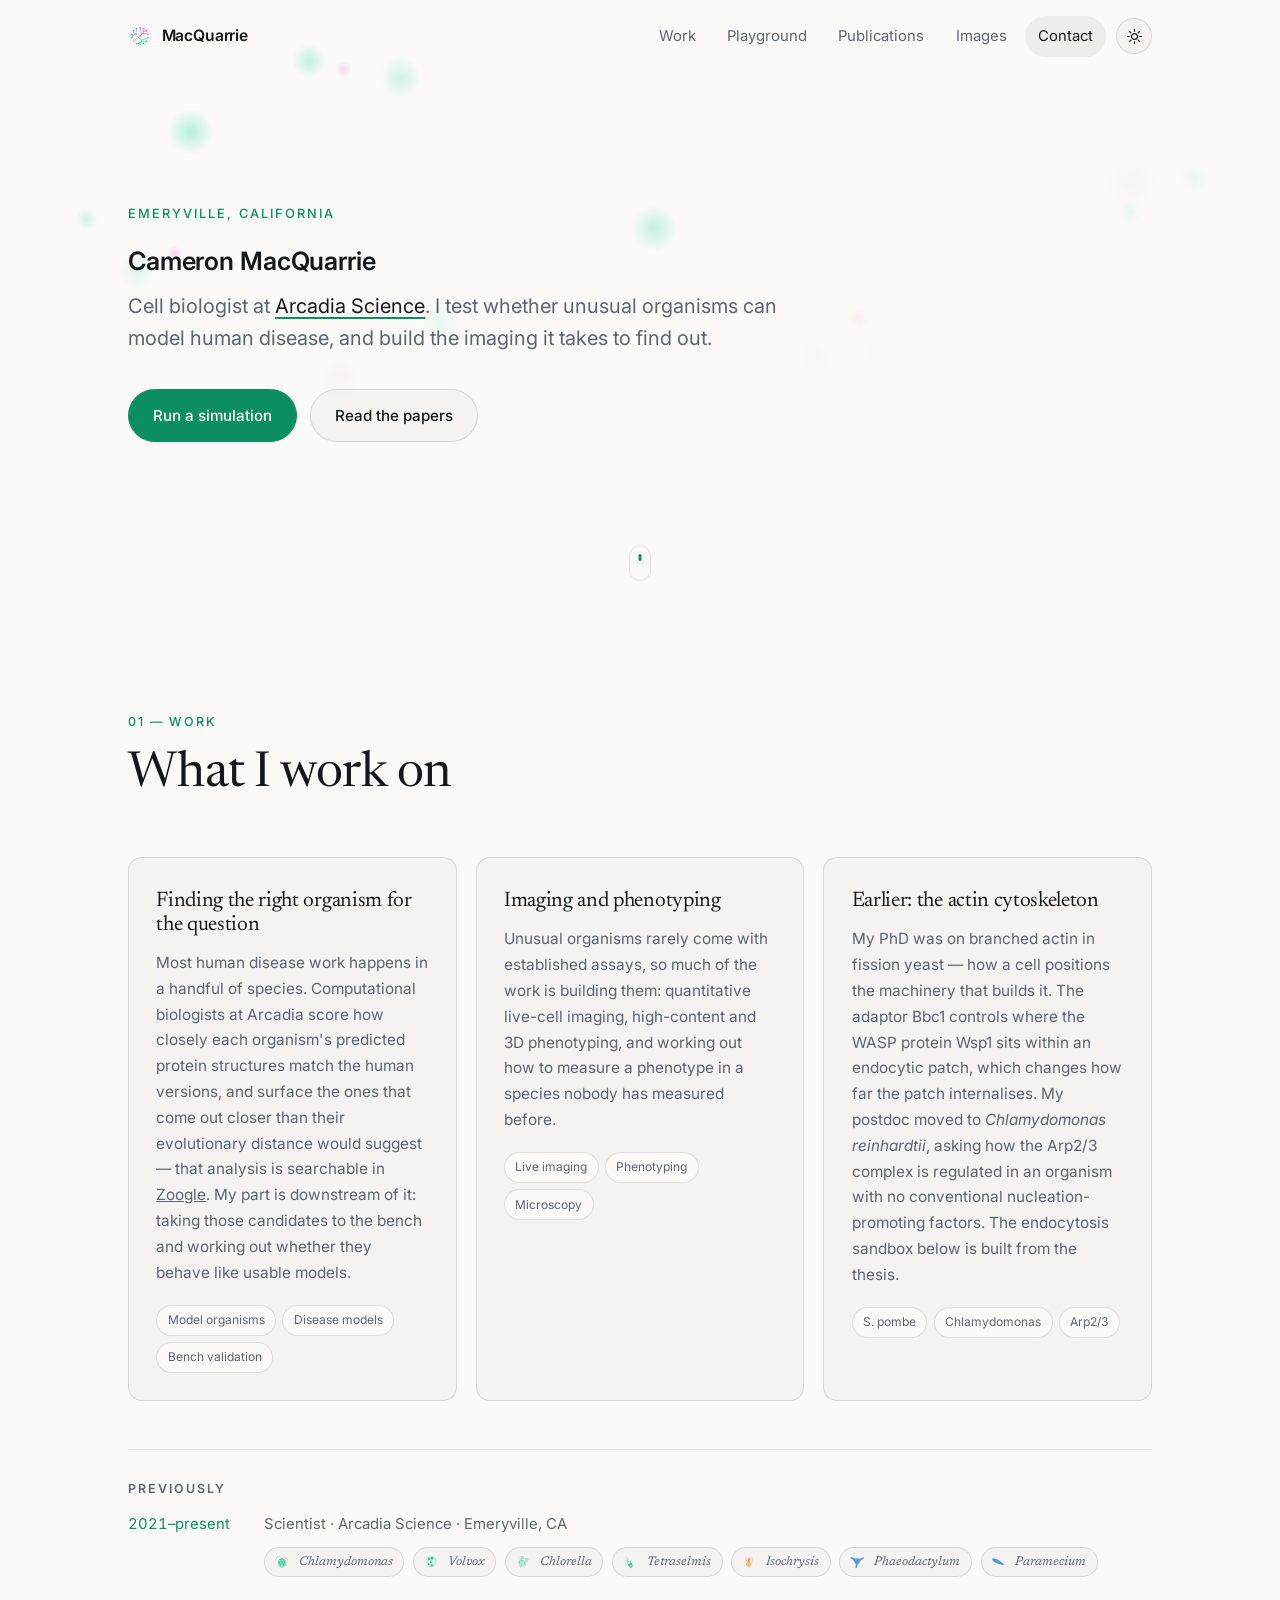
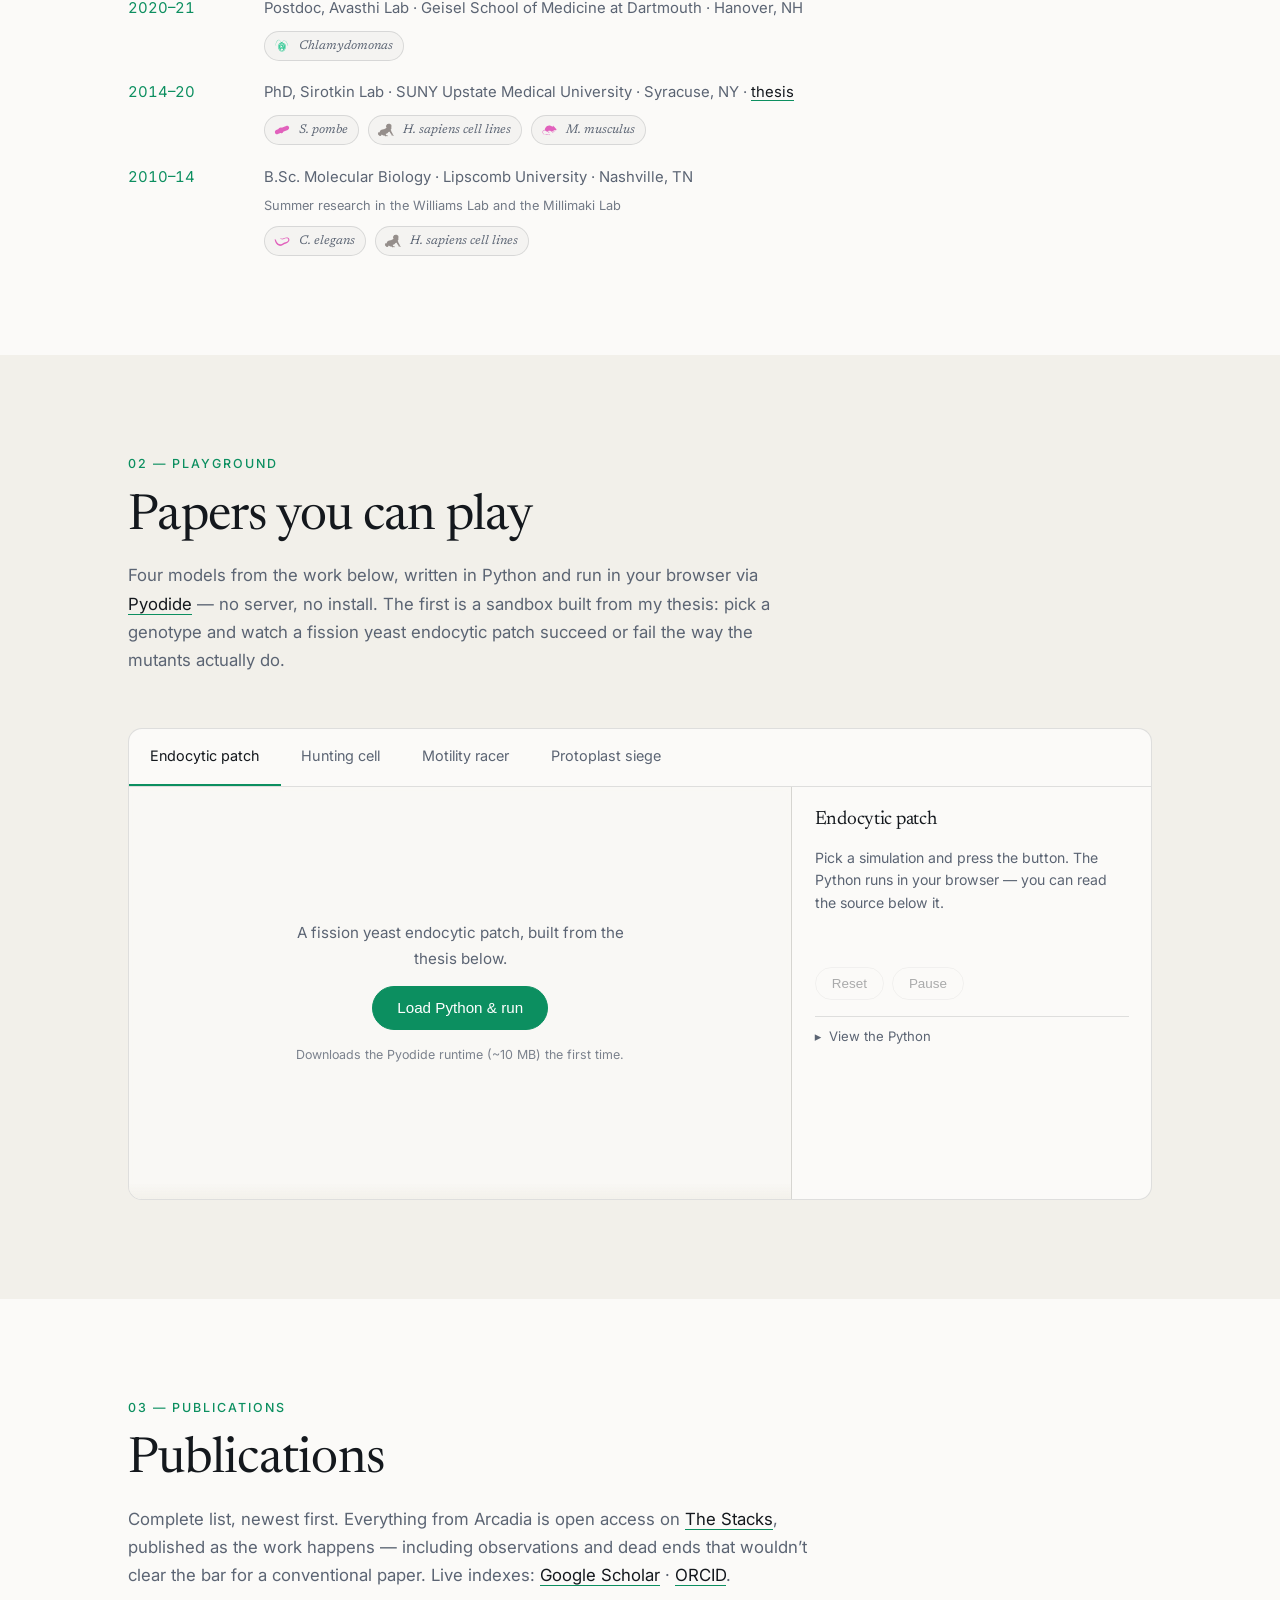
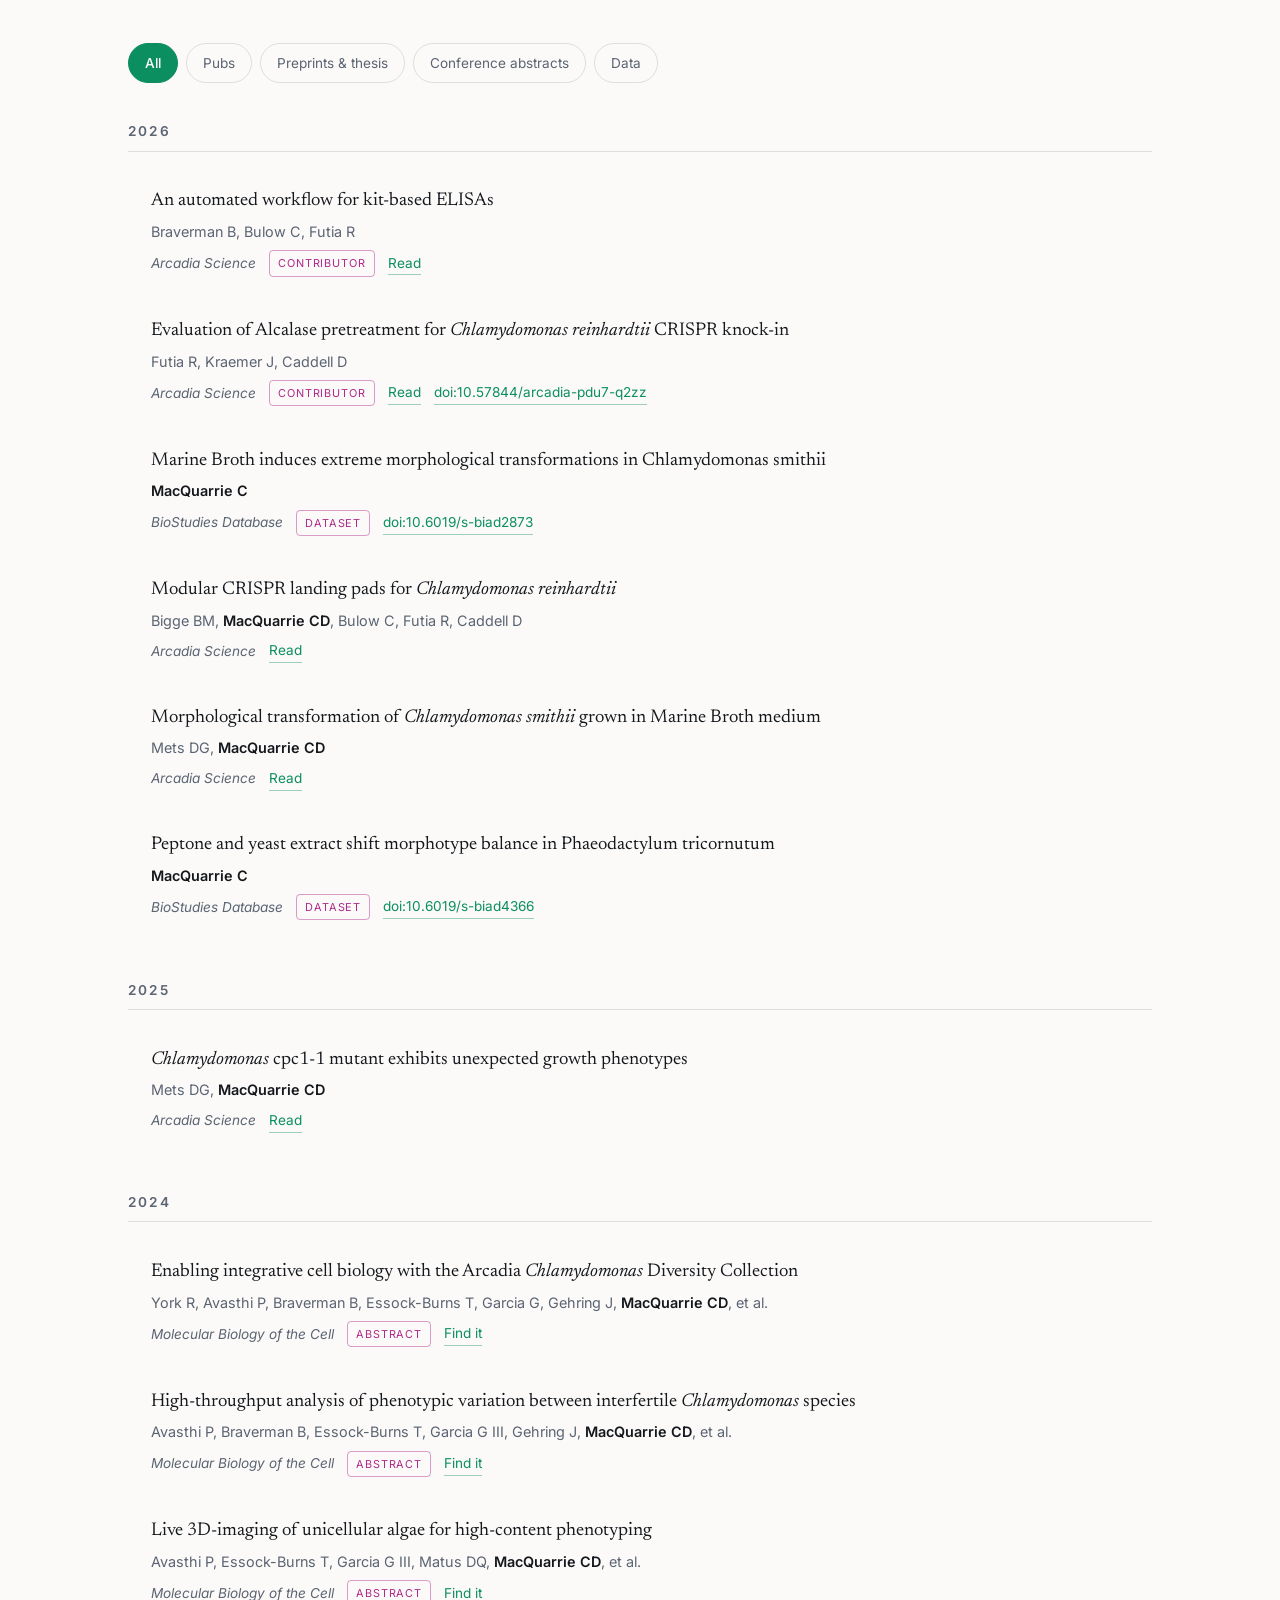
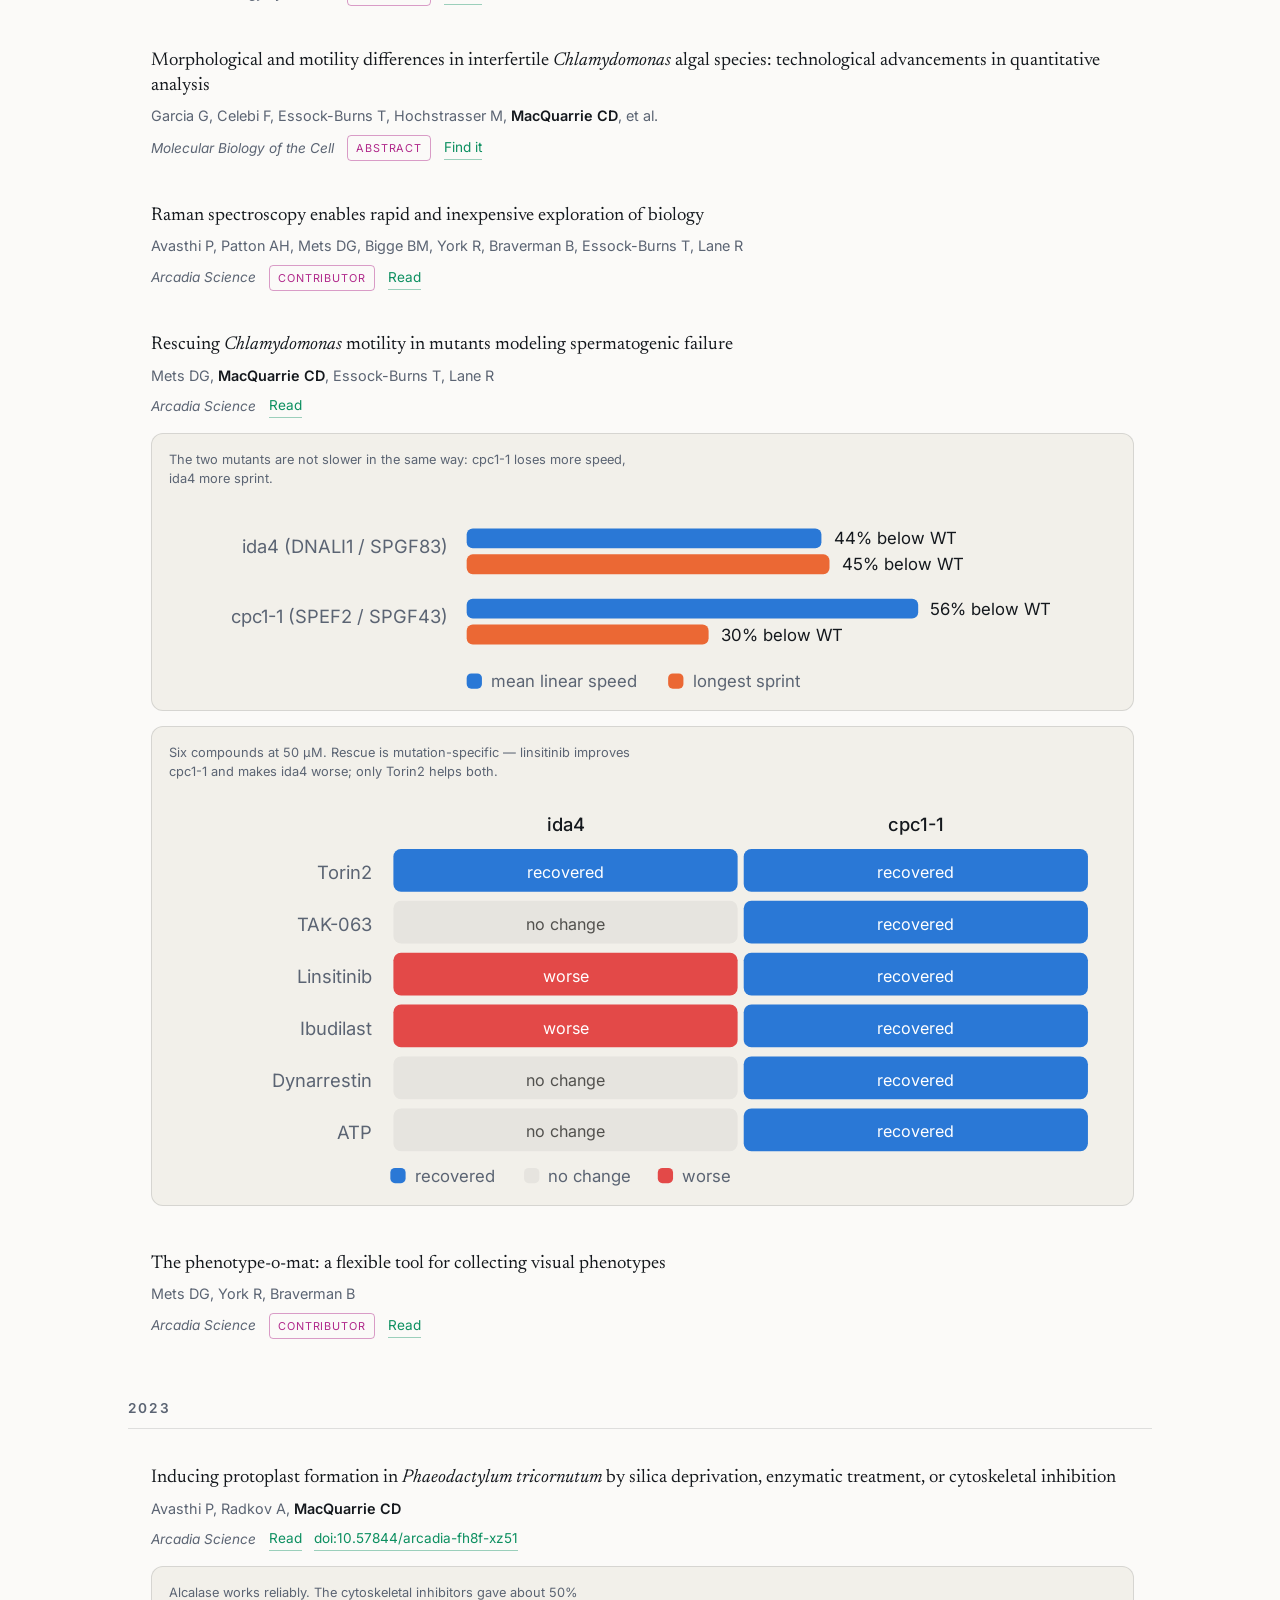
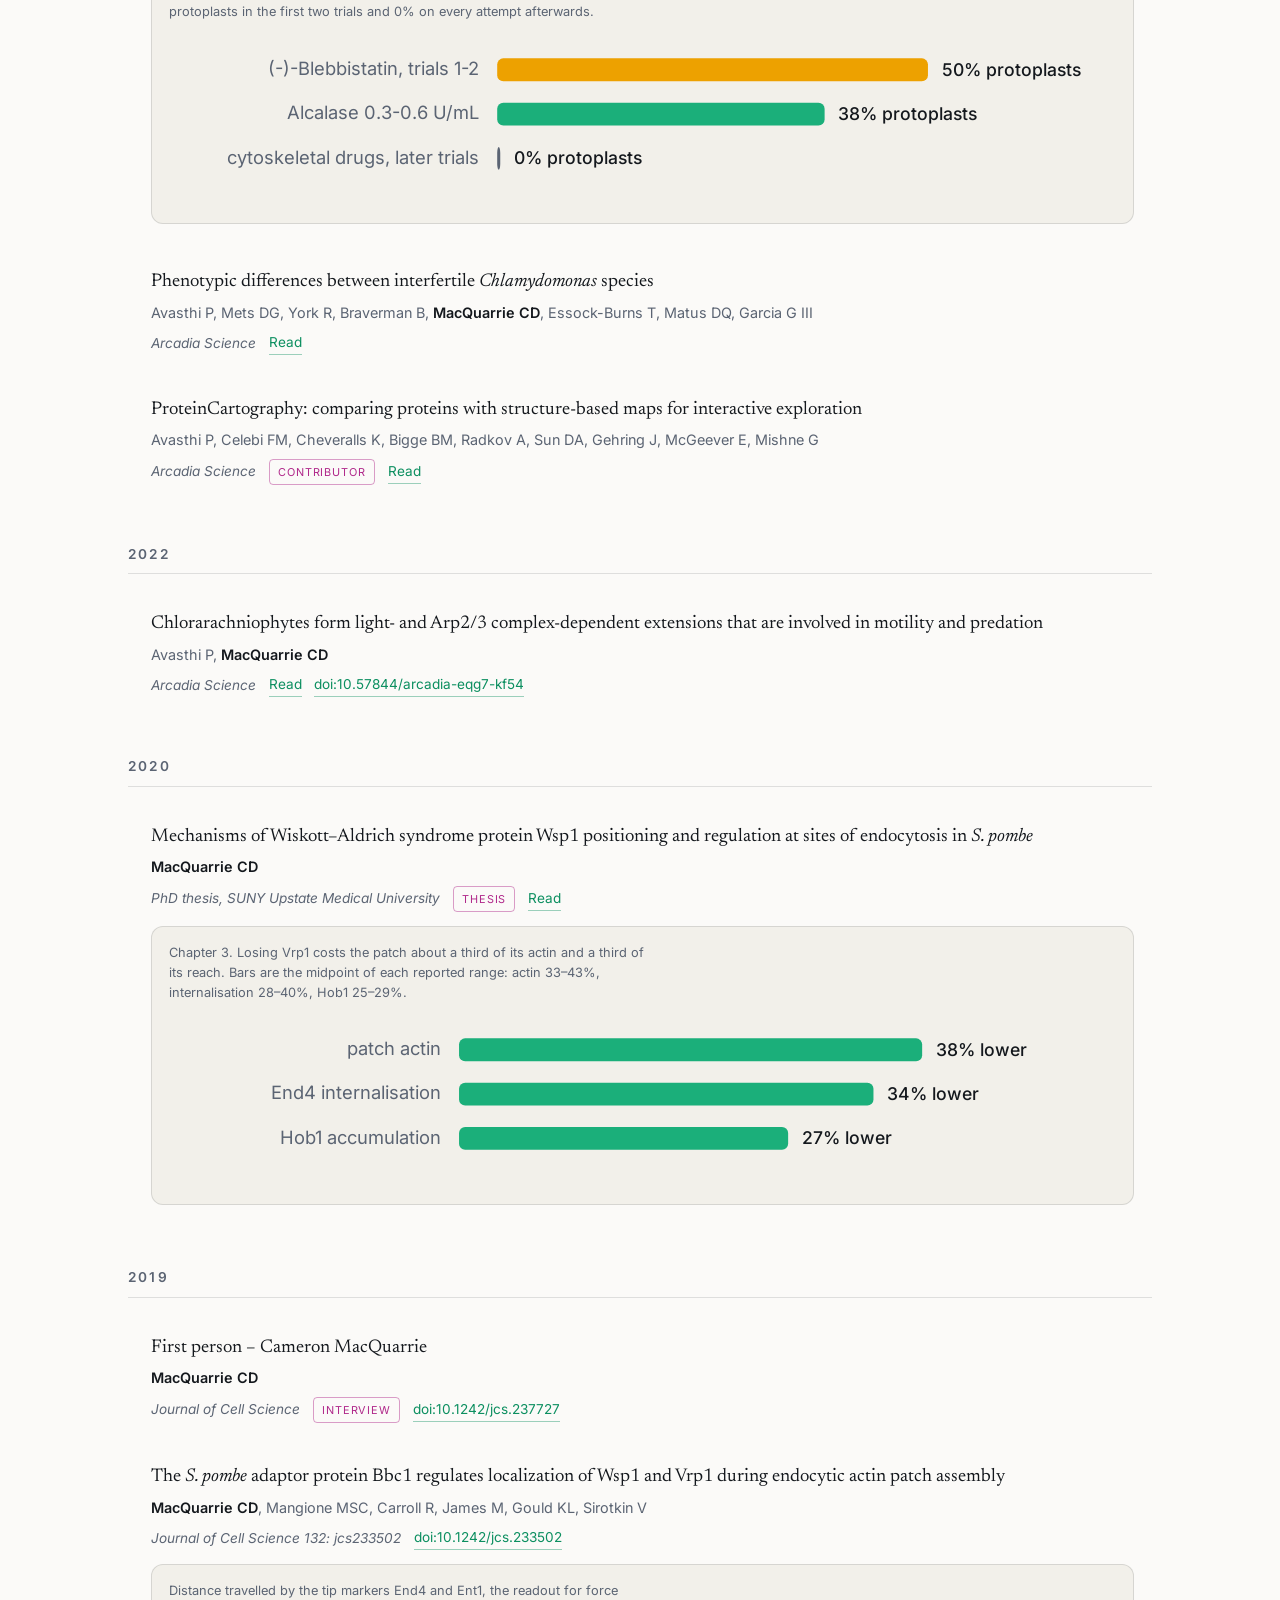
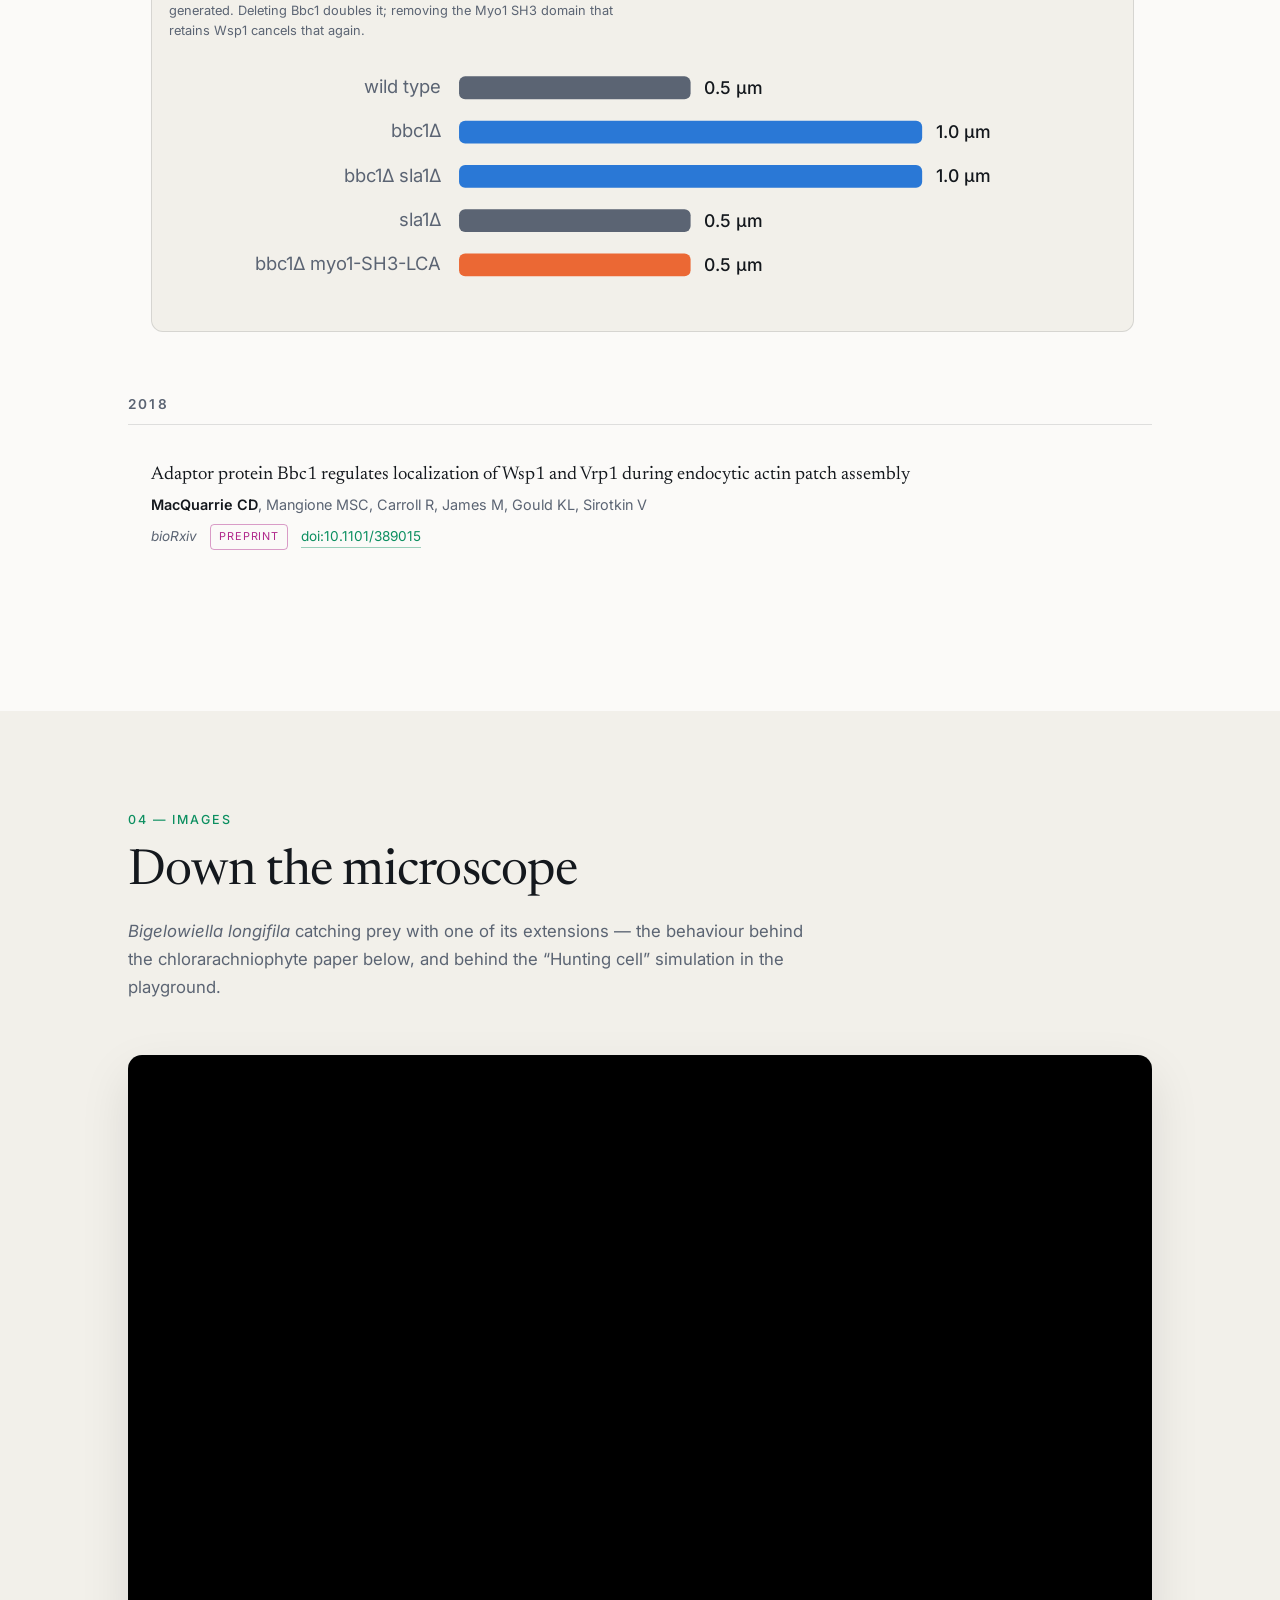
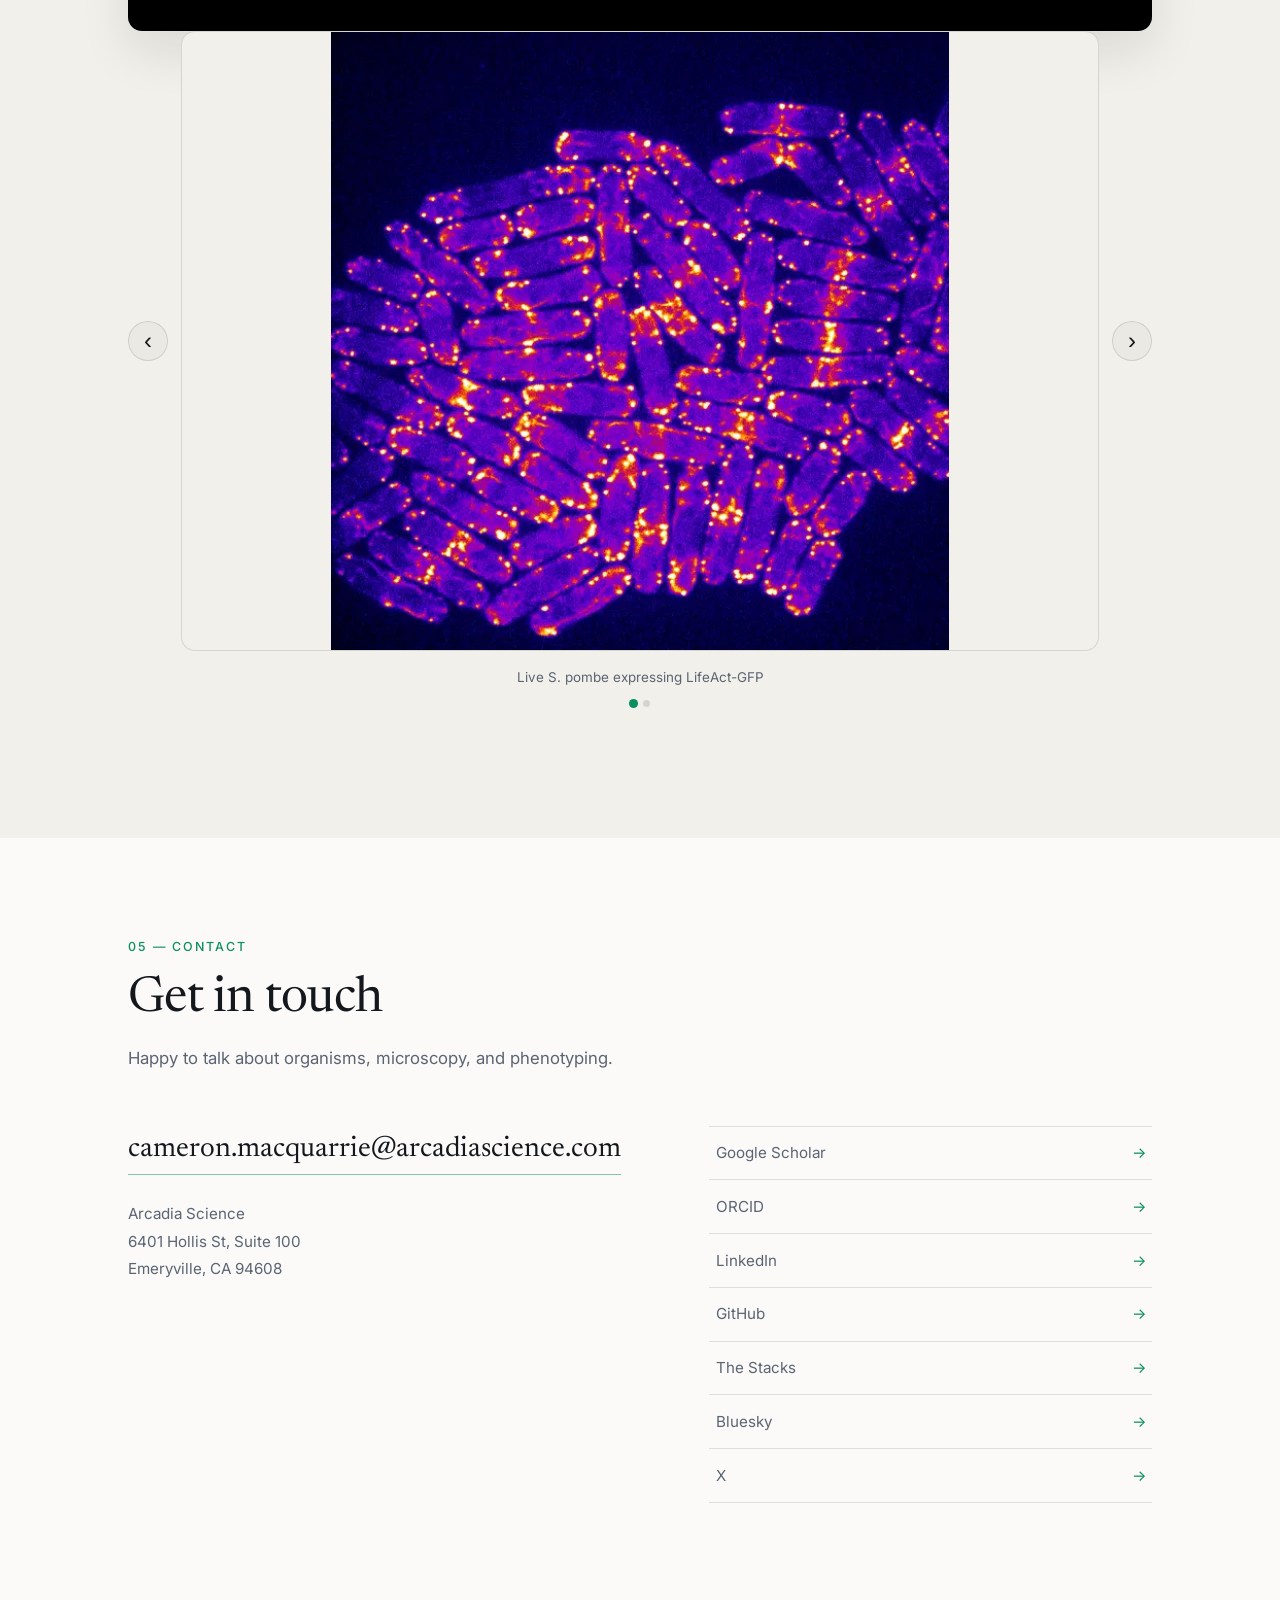
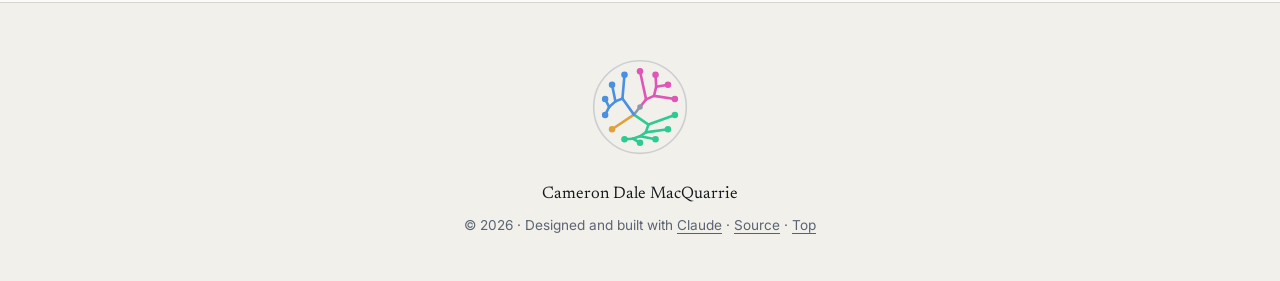
==== commit fcb99841: "Remove Candida and refine Previously organism layout" ====
--- a/index.html
+++ b/index.html
@@ -177,7 +177,7 @@
       <ul class="prev-list">
         <li><span class="prev-when">2021&ndash;present</span> <span class="prev-what">Scientist &middot; Arcadia Science &middot; Emeryville, CA</span>
         
-          <ul class="organisms"><li><img src="images/organisms/chlamydomonas.svg" alt="" width="30" height="30" loading="lazy"><span>Chlamydomonas</span></li><li><img src="images/organisms/volvox.svg" alt="" width="30" height="30" loading="lazy"><span>Volvox</span></li><li><img src="images/organisms/chlorella.svg" alt="" width="30" height="30" loading="lazy"><span>Chlorella</span></li><li><img src="images/organisms/tetraselmis.svg" alt="" width="30" height="30" loading="lazy"><span>Tetraselmis</span></li><li><img src="images/organisms/isochrysis.svg" alt="" width="30" height="30" loading="lazy"><span>Isochrysis</span></li><li><img src="images/organisms/phaeodactylum.svg" alt="" width="30" height="30" loading="lazy"><span>Phaeodactylum</span></li><li><img src="images/organisms/paramecium.svg" alt="" width="30" height="30" loading="lazy"><span>Paramecium</span></li><li><img src="images/organisms/candida.svg" alt="" width="30" height="30" loading="lazy"><span>Candida</span></li></ul>
+          <ul class="organisms"><li><img src="images/organisms/chlamydomonas.svg" alt="" width="30" height="30" loading="lazy"><span>Chlamydomonas</span></li><li><img src="images/organisms/volvox.svg" alt="" width="30" height="30" loading="lazy"><span>Volvox</span></li><li><img src="images/organisms/chlorella.svg" alt="" width="30" height="30" loading="lazy"><span>Chlorella</span></li><li><img src="images/organisms/tetraselmis.svg" alt="" width="30" height="30" loading="lazy"><span>Tetraselmis</span></li><li><img src="images/organisms/isochrysis.svg" alt="" width="30" height="30" loading="lazy"><span>Isochrysis</span></li><li><img src="images/organisms/phaeodactylum.svg" alt="" width="30" height="30" loading="lazy"><span>Phaeodactylum</span></li><li><img src="images/organisms/paramecium.svg" alt="" width="30" height="30" loading="lazy"><span>Paramecium</span></li></ul>
         </li>
         <li><span class="prev-when">2020&ndash;21</span> <span class="prev-what">Postdoc, Avasthi Lab &middot; Geisel School of Medicine at Dartmouth &middot; Hanover, NH</span>
         
--- a/css/style.css
+++ b/css/style.css
@@ -486,14 +486,18 @@
    Silhouettes from Arcadia's organism illustration library (CC0),
    recoloured to the supergroup palette used by the logo. */
 .organisms {
-  flex-basis: 100%; display: flex; flex-wrap: wrap; gap: .9rem 1.3rem;
-  margin: .8rem 0 .3rem; padding-left: 8.5rem; list-style: none;
-}
-.organisms li { display: flex; flex-direction: column; align-items: center; gap: .25rem; width: 62px; }
-.organisms img { width: 30px; height: 30px; display: block; opacity: .92; }
+  flex-basis: 100%; display: flex; flex-wrap: wrap; gap: .45rem .55rem;
+  margin: .25rem 0 0; padding-left: 8.5rem; list-style: none;
+}
+.organisms li {
+  display: inline-flex; align-items: center; gap: .45rem;
+  padding: .26rem .65rem .26rem .42rem; border-radius: 999px;
+  border: 1px solid var(--border); background: var(--surface);
+}
+.organisms img { width: 20px; height: 20px; display: block; flex: none; opacity: .92; }
 .organisms span {
-  font-family: var(--serif); font-style: italic; font-size: .68rem;
-  color: var(--muted); text-align: center; line-height: 1.25;
+  font-family: var(--serif); font-style: italic; font-size: .78rem;
+  color: var(--muted); line-height: 1.2; white-space: nowrap;
 }
 @media (max-width: 760px) { .organisms { padding-left: 0; } }
 
--- a/css/playground.css
+++ b/css/playground.css
@@ -5,12 +5,12 @@
   letter-spacing: .16em; text-transform: uppercase; color: var(--muted);
   margin-bottom: 1rem;
 }
-.prev-list { display: grid; gap: .55rem; }
-.prev-list li { display: flex; gap: 1.1rem; font-size: .93rem; flex-wrap: wrap; }
+.prev-list { display: grid; gap: 1.2rem; }
+.prev-list > li { display: flex; gap: .35rem 1.1rem; font-size: .93rem; flex-wrap: wrap; align-items: baseline; }
 .prev-when { color: var(--accent); font-variant-numeric: tabular-nums; flex: none; min-width: 7.4rem; }
 .prev-what { color: var(--muted); }
 .prev-note {
-  flex-basis: 100%; padding-left: 8.5rem; margin-top: .2rem;
+  flex-basis: 100%; padding-left: 8.5rem; margin-top: 0;
   font-size: .8rem; color: var(--muted); opacity: .85;
 }
 @media (max-width: 760px) { .prev-note { padding-left: 0; } }
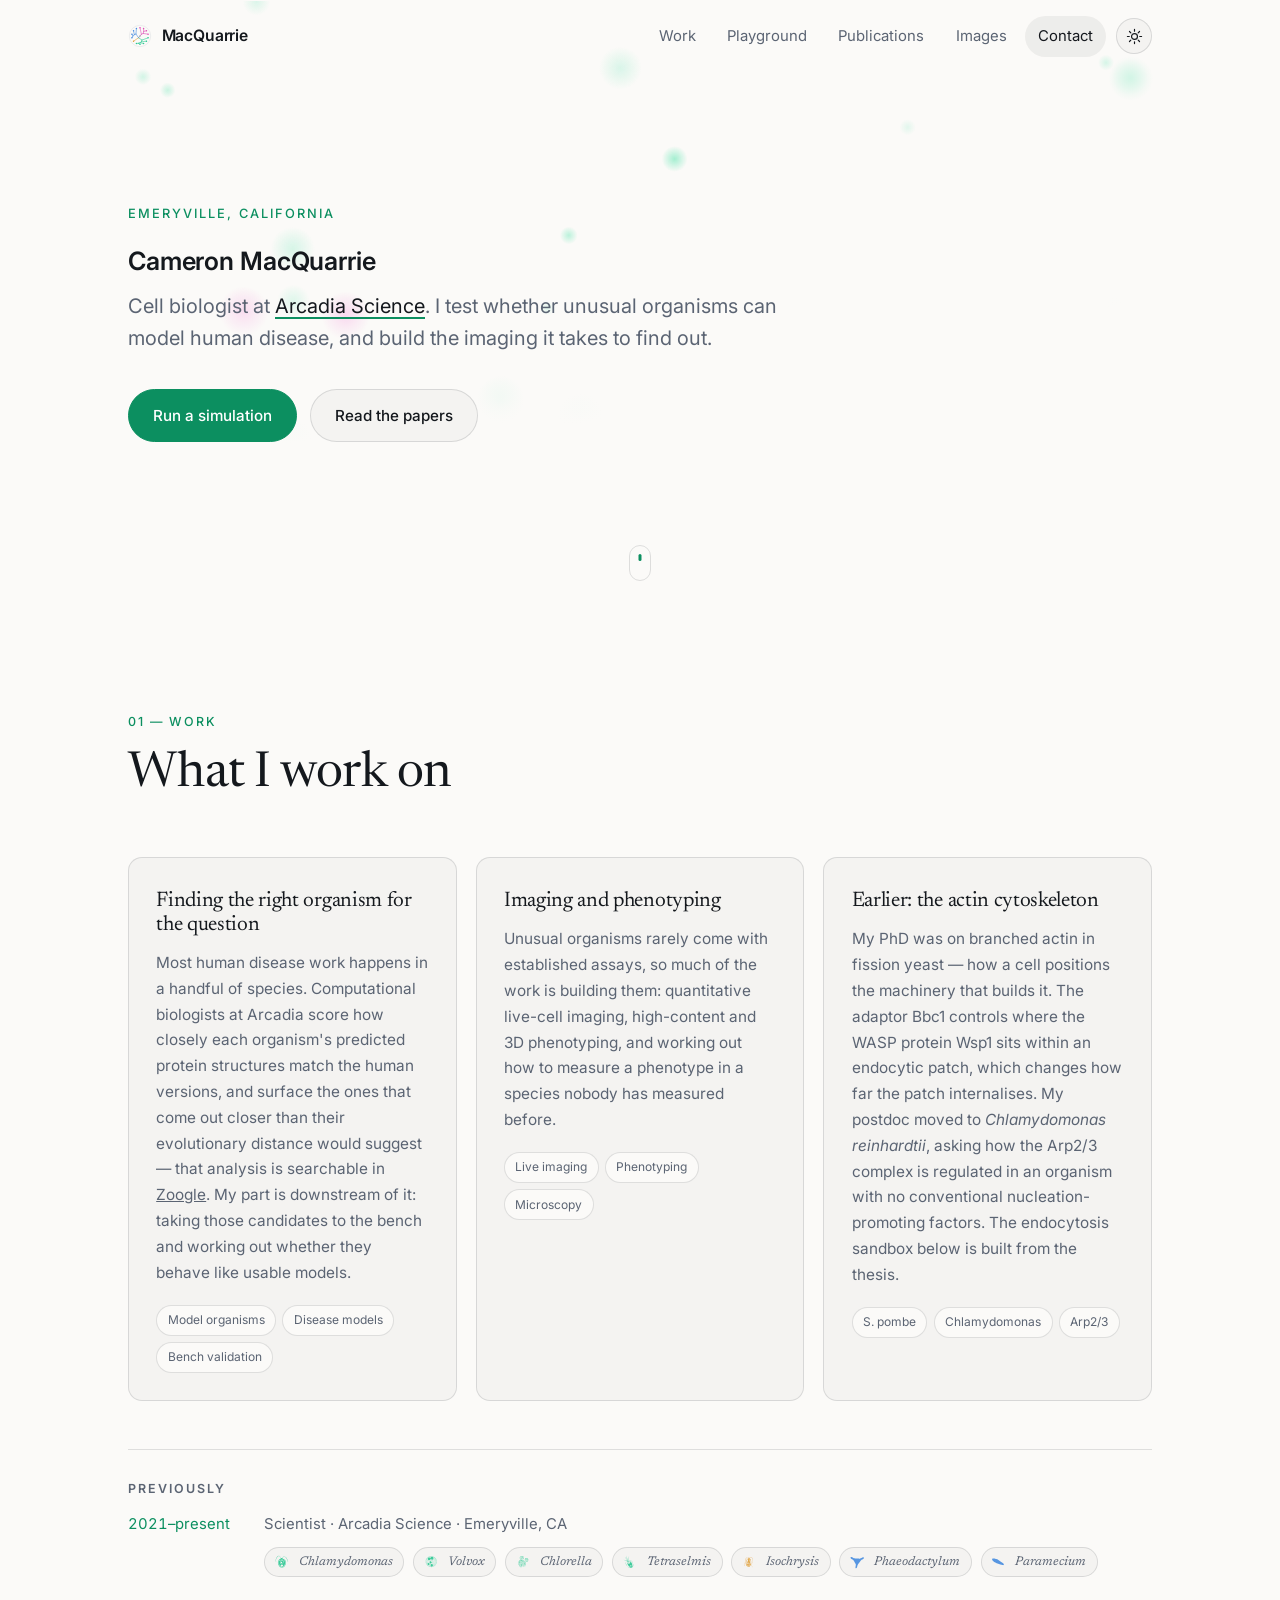
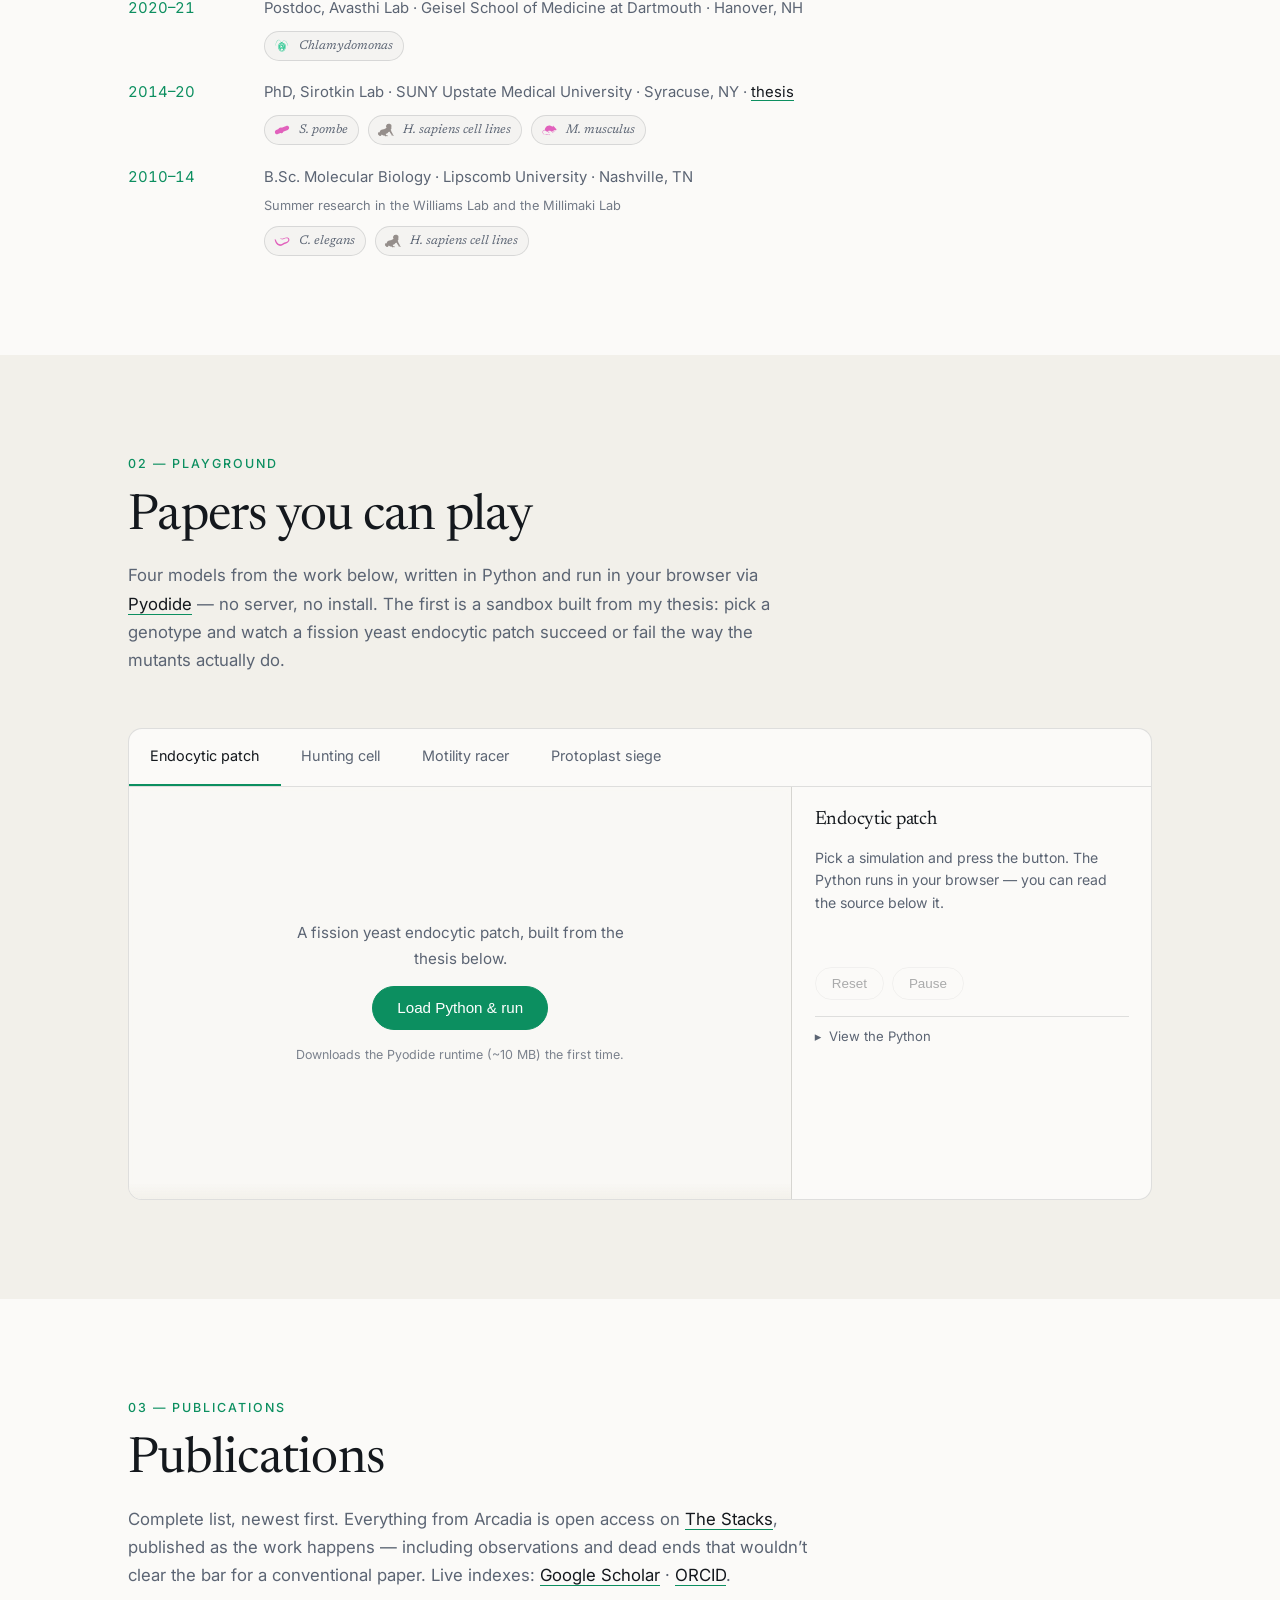
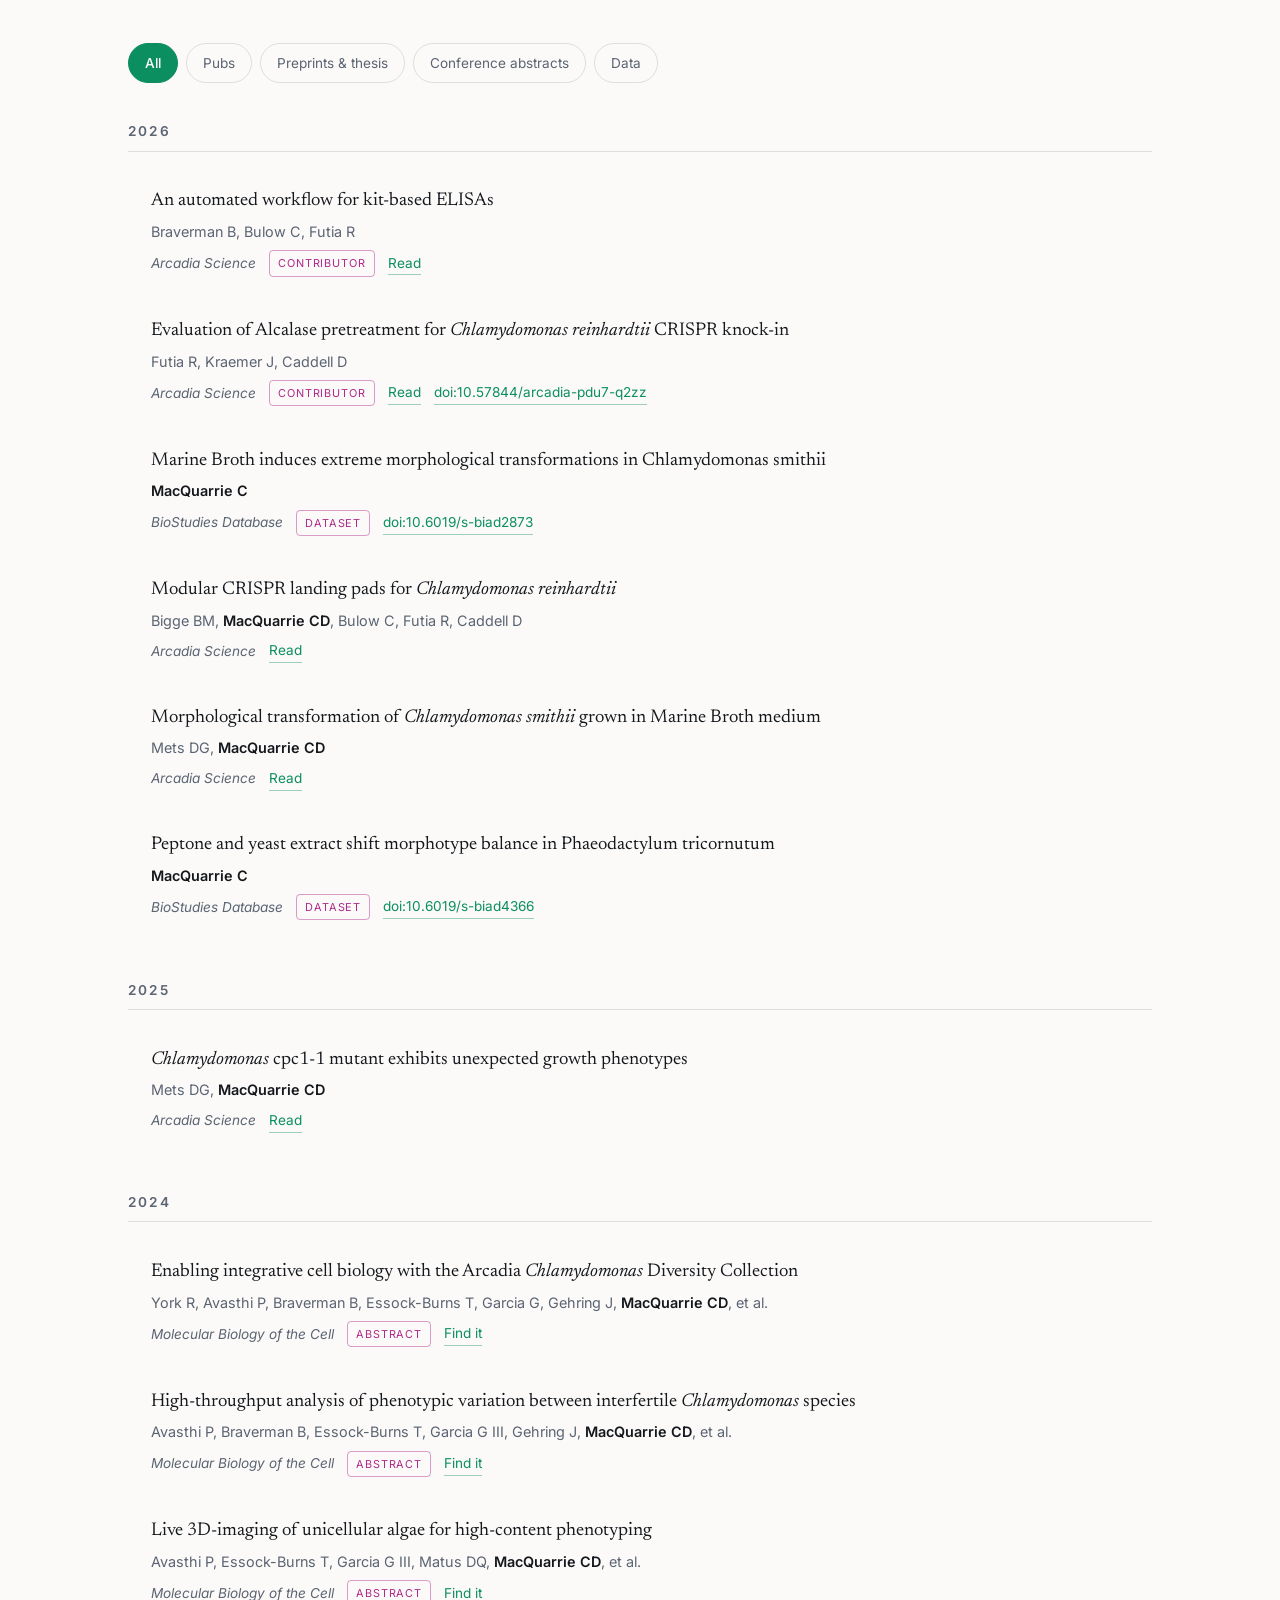
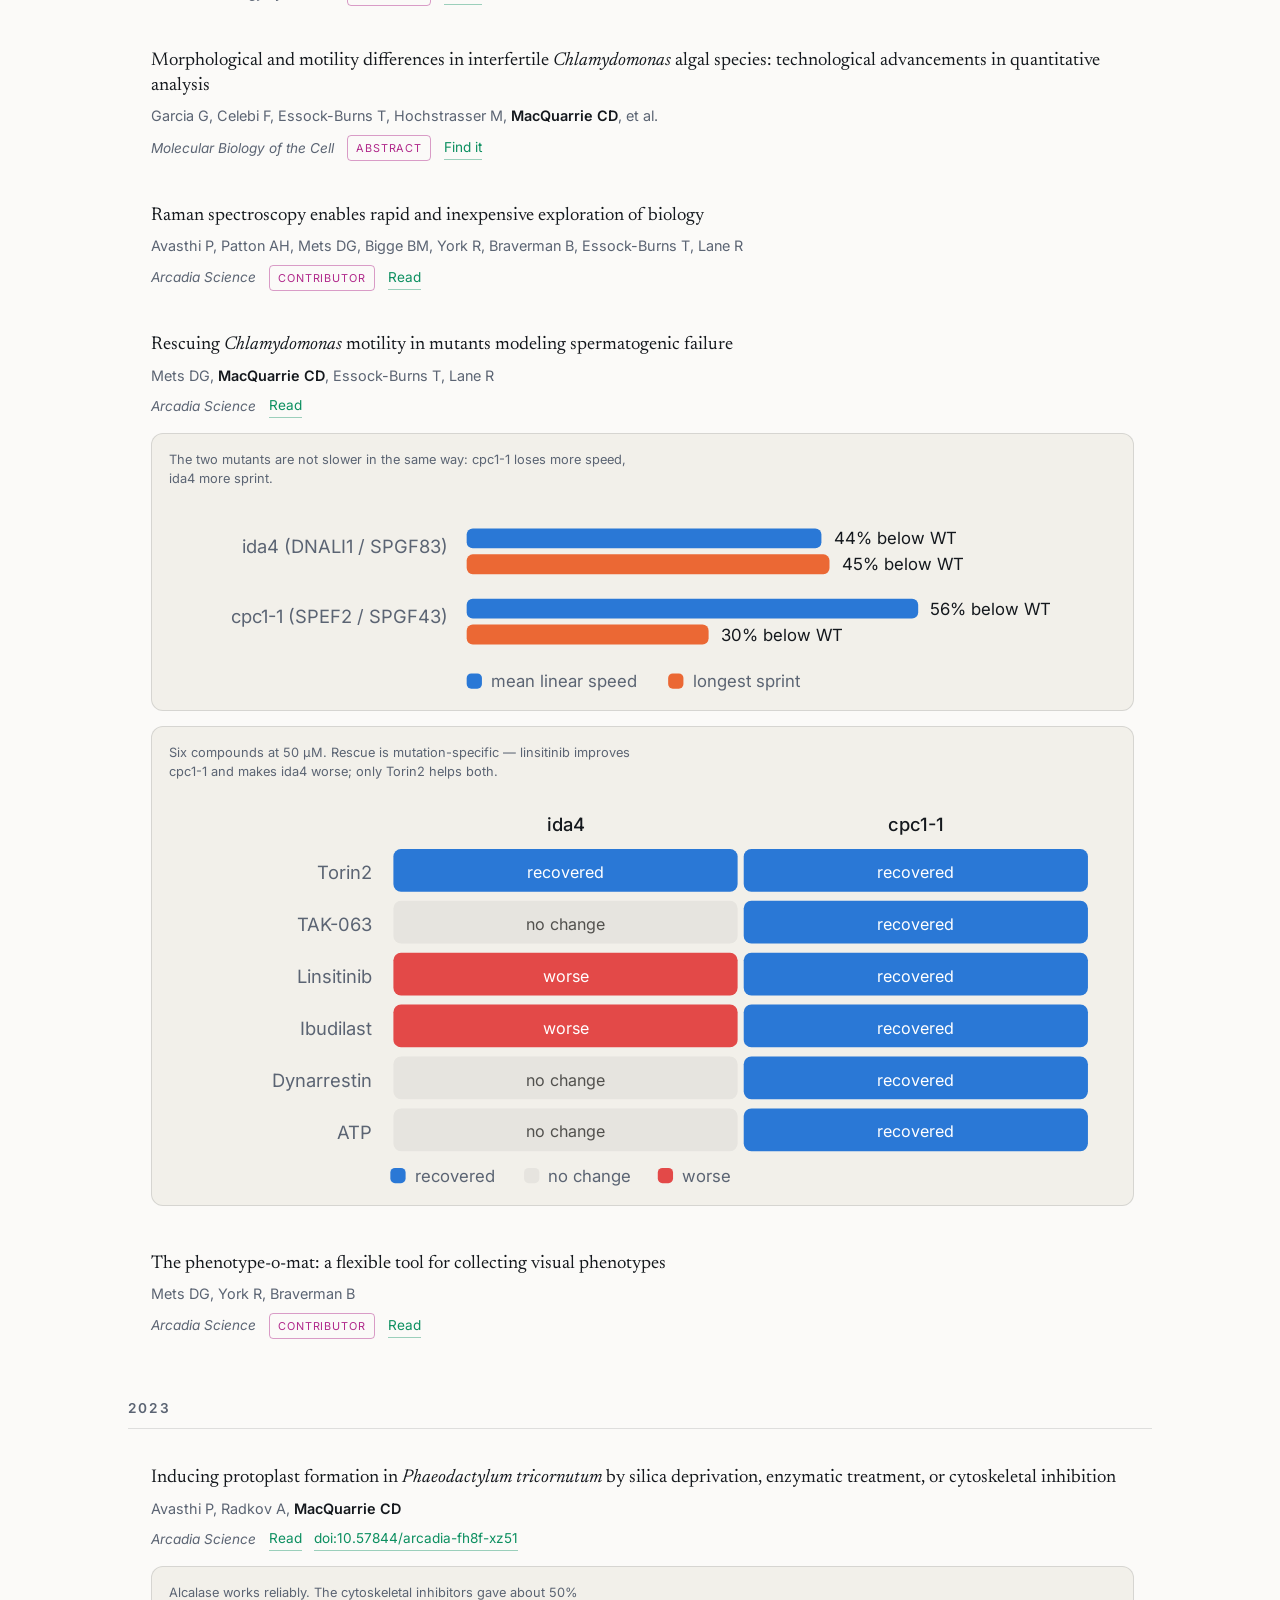
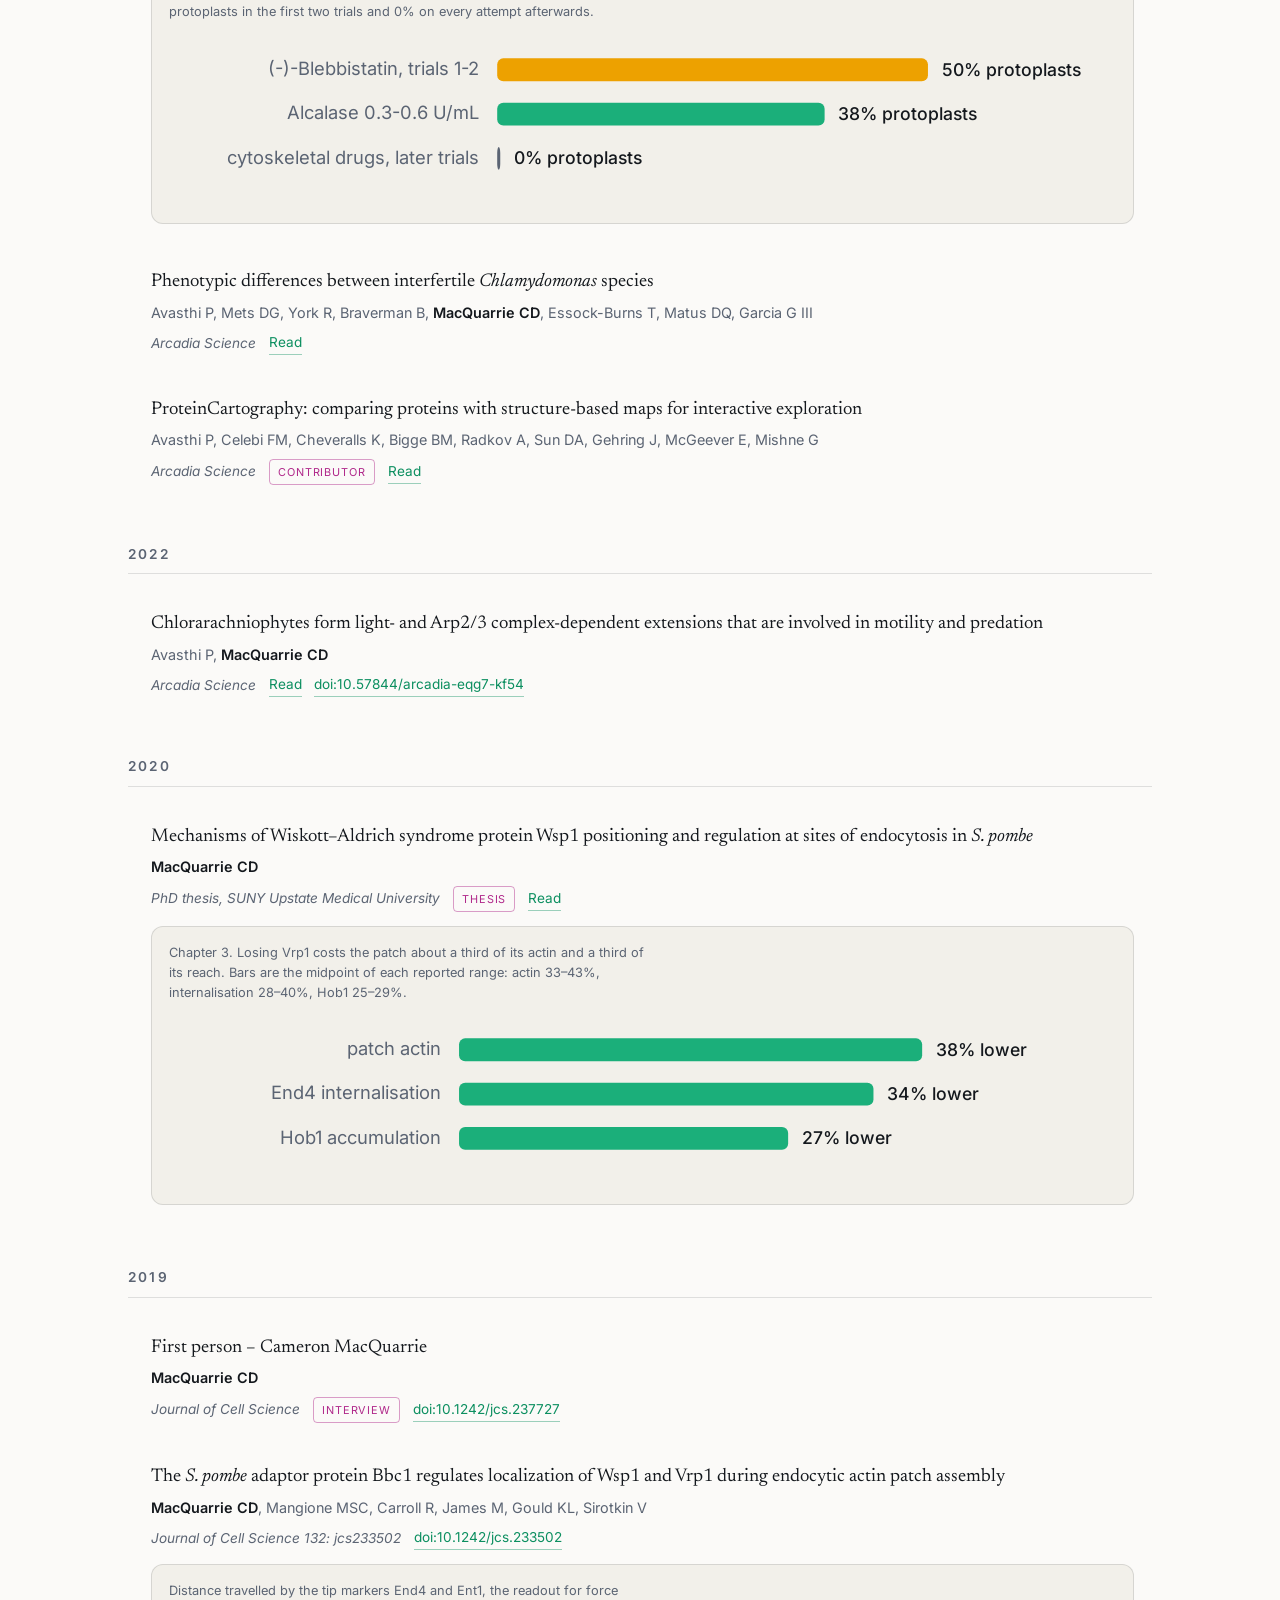
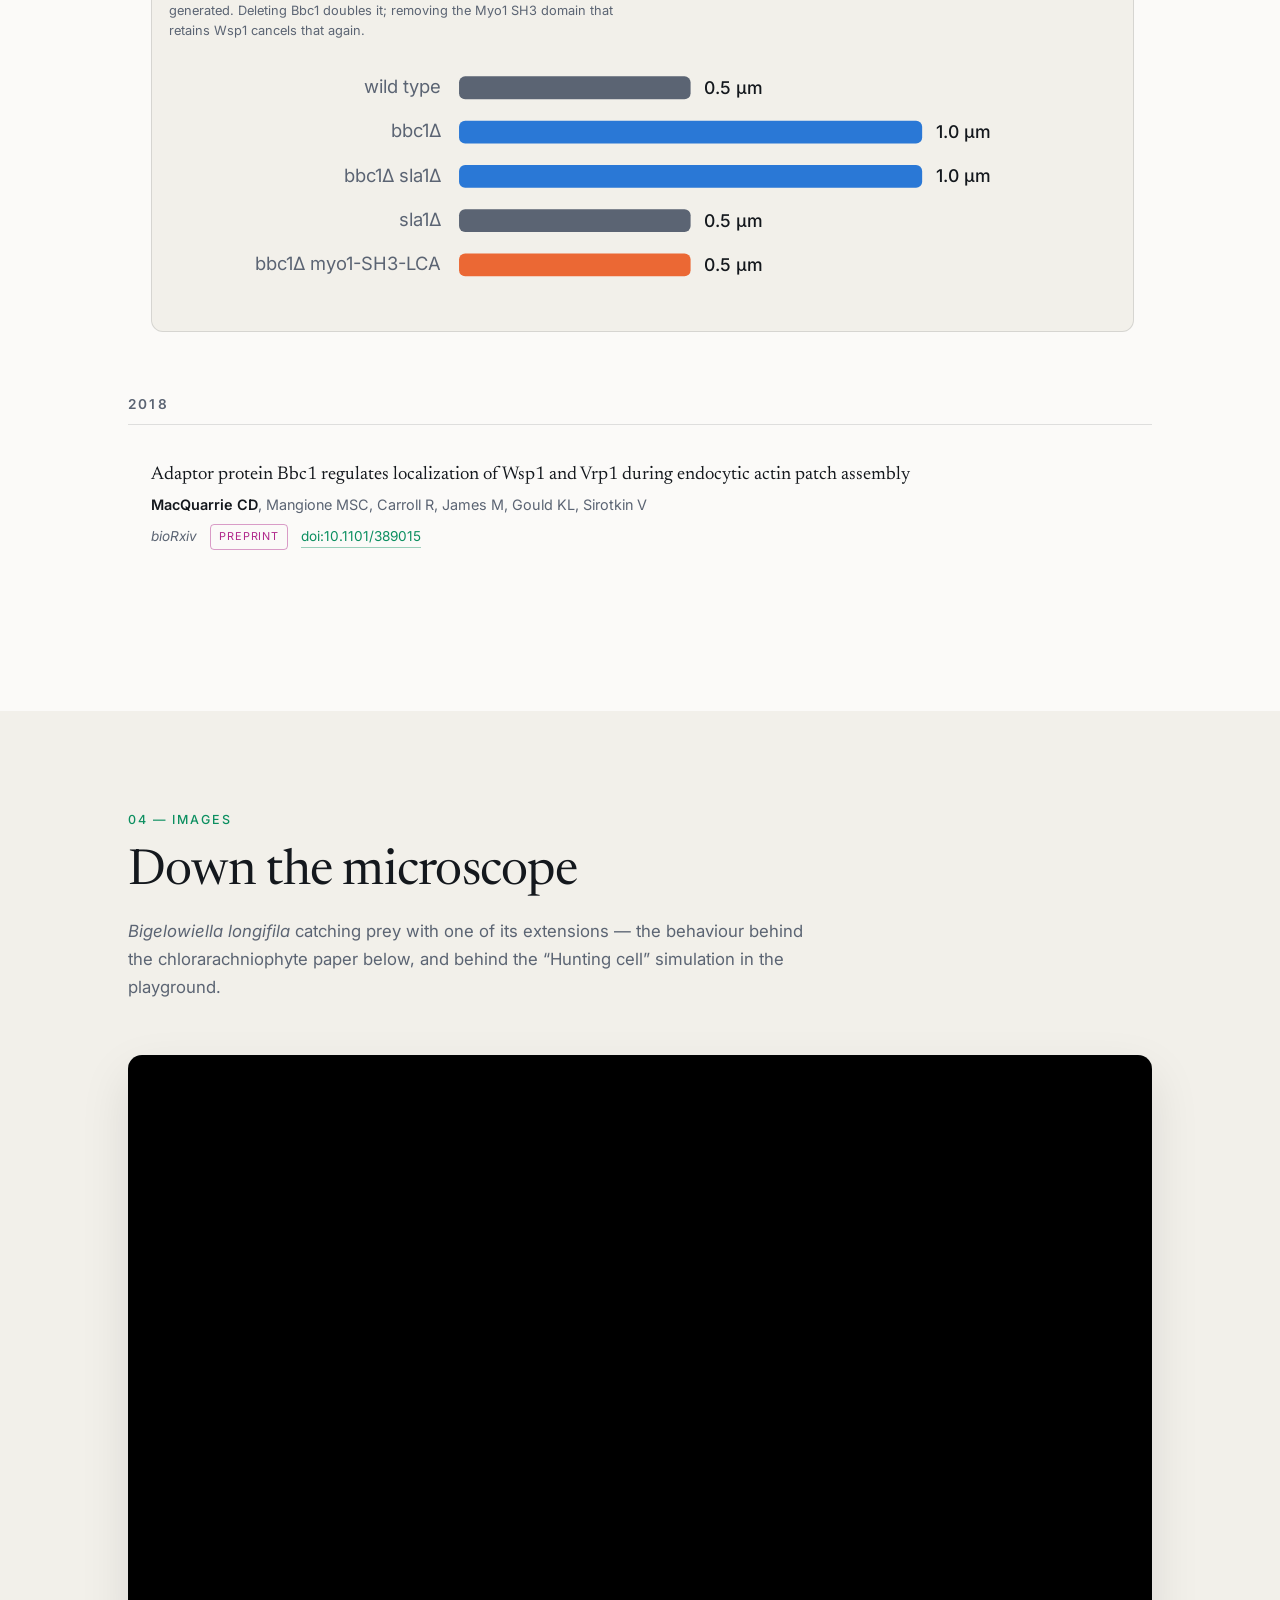
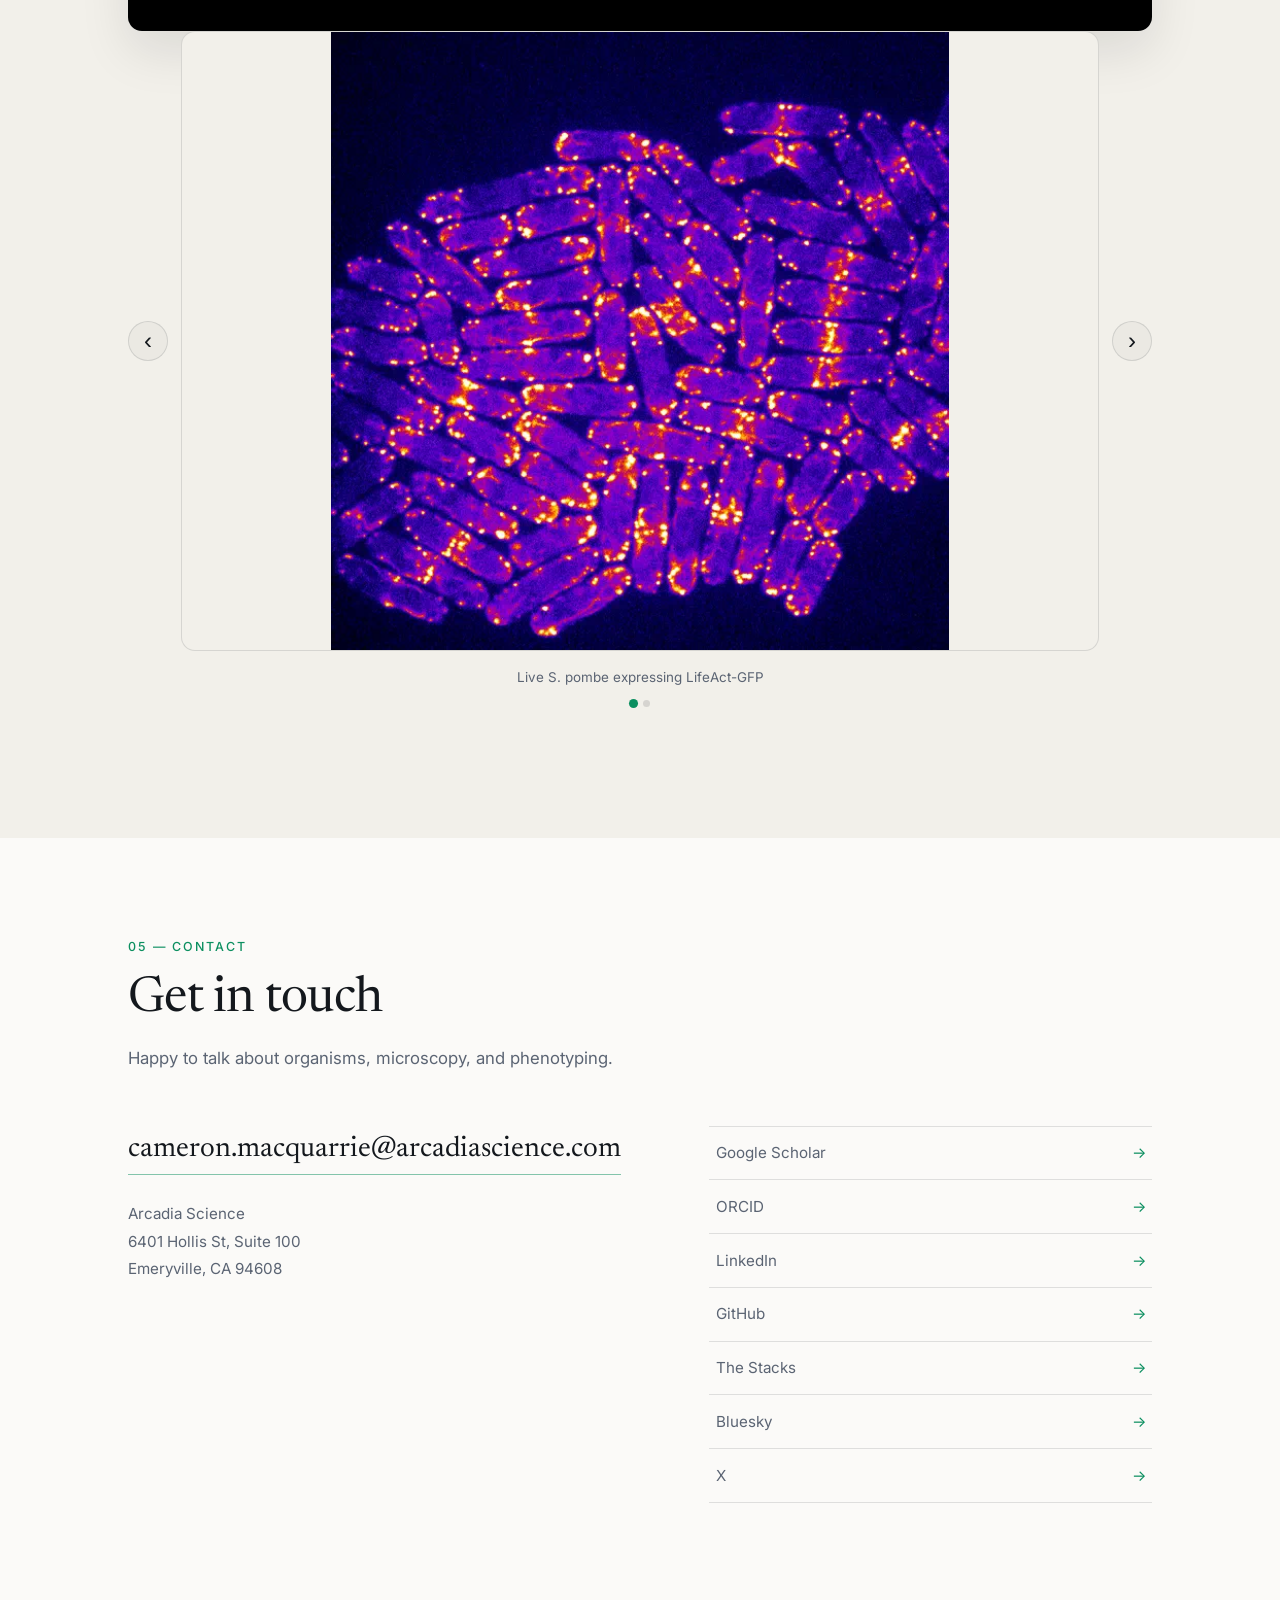
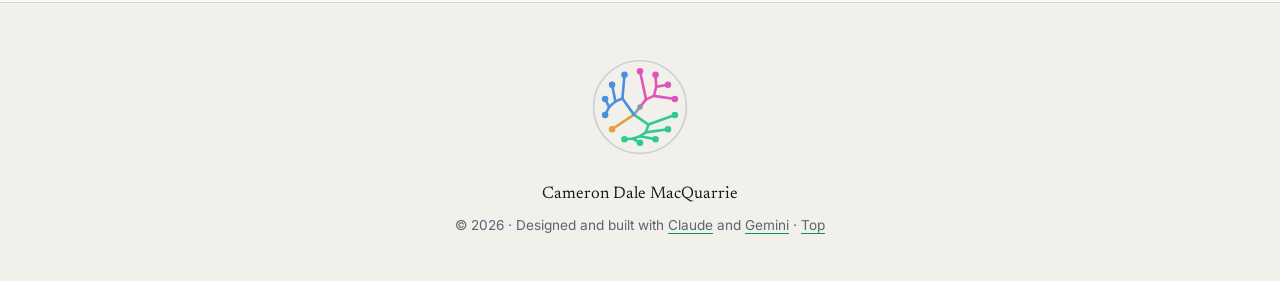
==== commit dca029f7: "Update footer credit and remove Source link" ====
--- a/index.html
+++ b/index.html
@@ -645,8 +645,7 @@
     <p class="footer-name">Cameron Dale MacQuarrie</p>
     <p class="footer-meta">
       &copy; <span id="year">2026</span> &middot;
-      Designed and built with <a href="https://claude.com/claude-code" target="_blank" rel="noopener">Claude</a> &middot;
-      <a href="https://github.com/cdmacquarrie/cdmacquarrie.com" target="_blank" rel="noopener">Source</a> &middot;
+      Designed and built with <a href="https://claude.com/claude-code" target="_blank" rel="noopener">Claude</a> and <a href="https://gemini.google.com/" target="_blank" rel="noopener">Gemini</a> &middot;
       <a href="#top">Top</a>
     </p>
   </div>
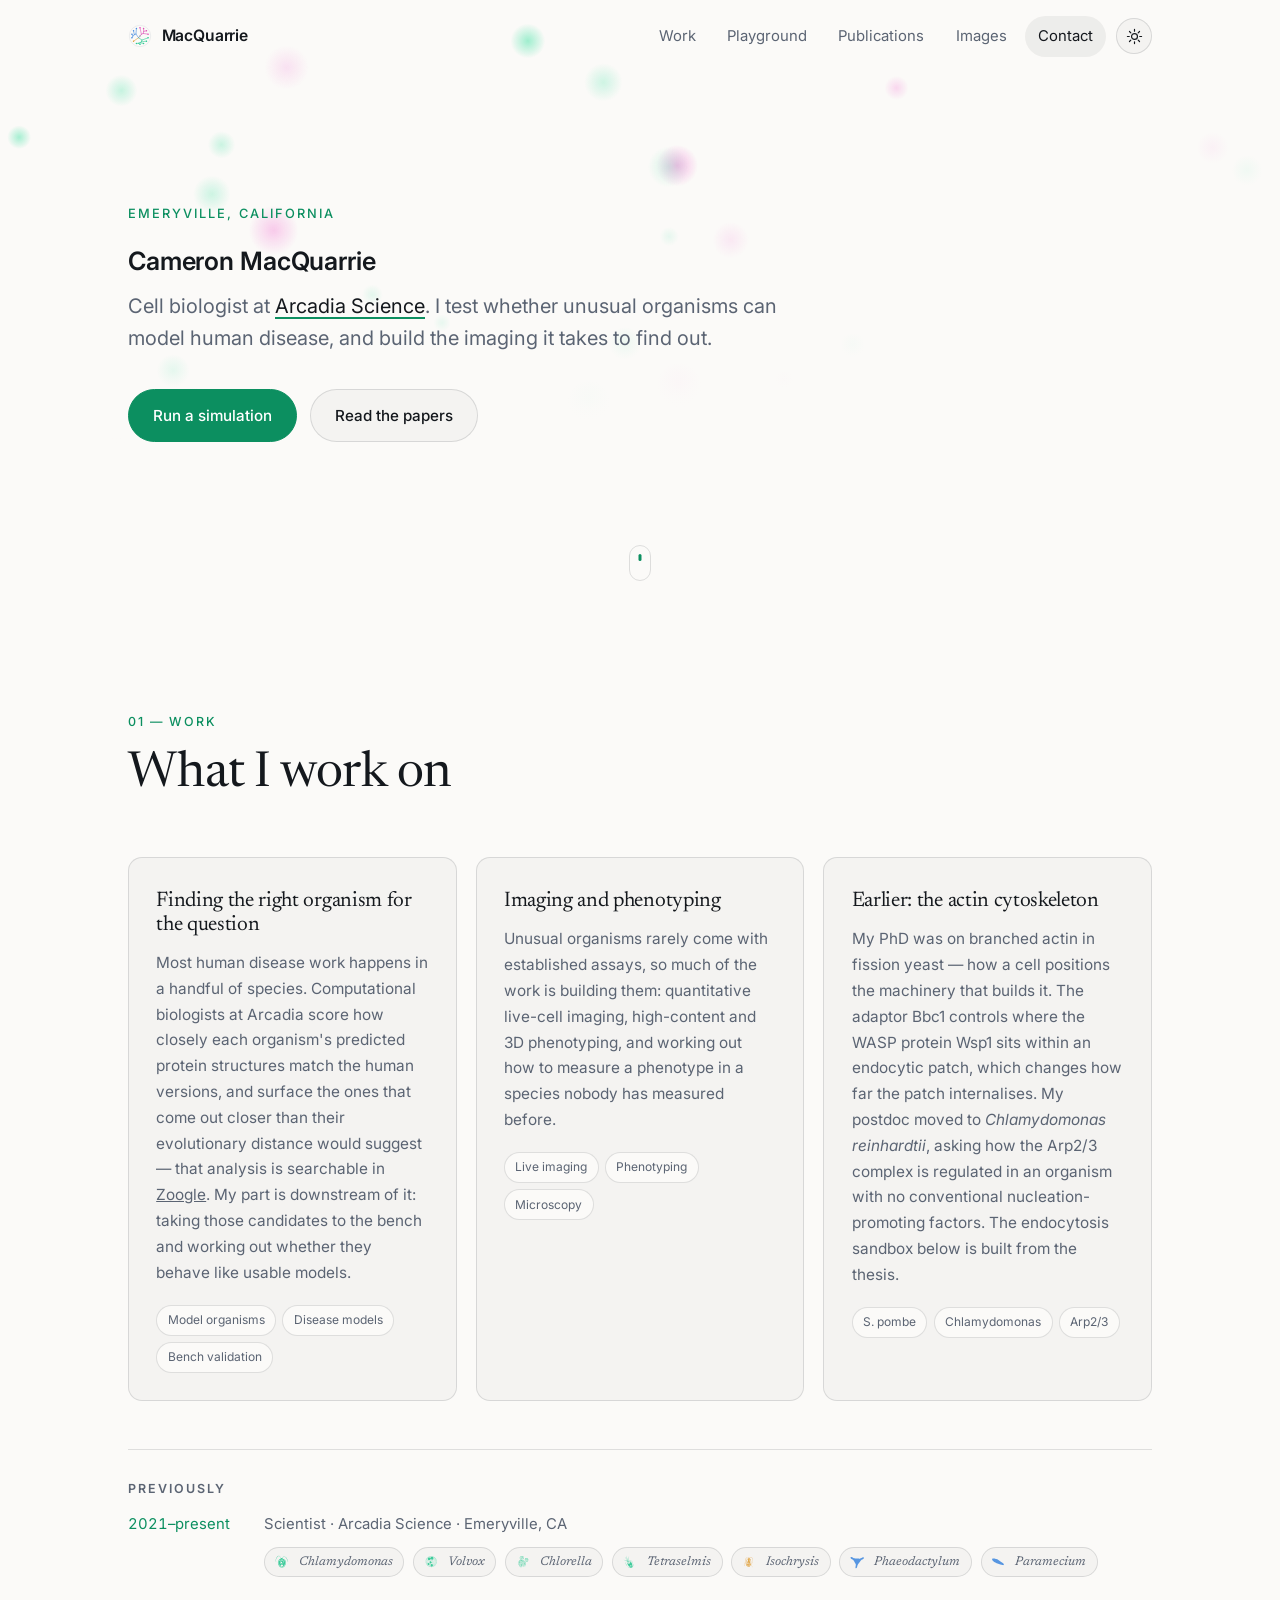
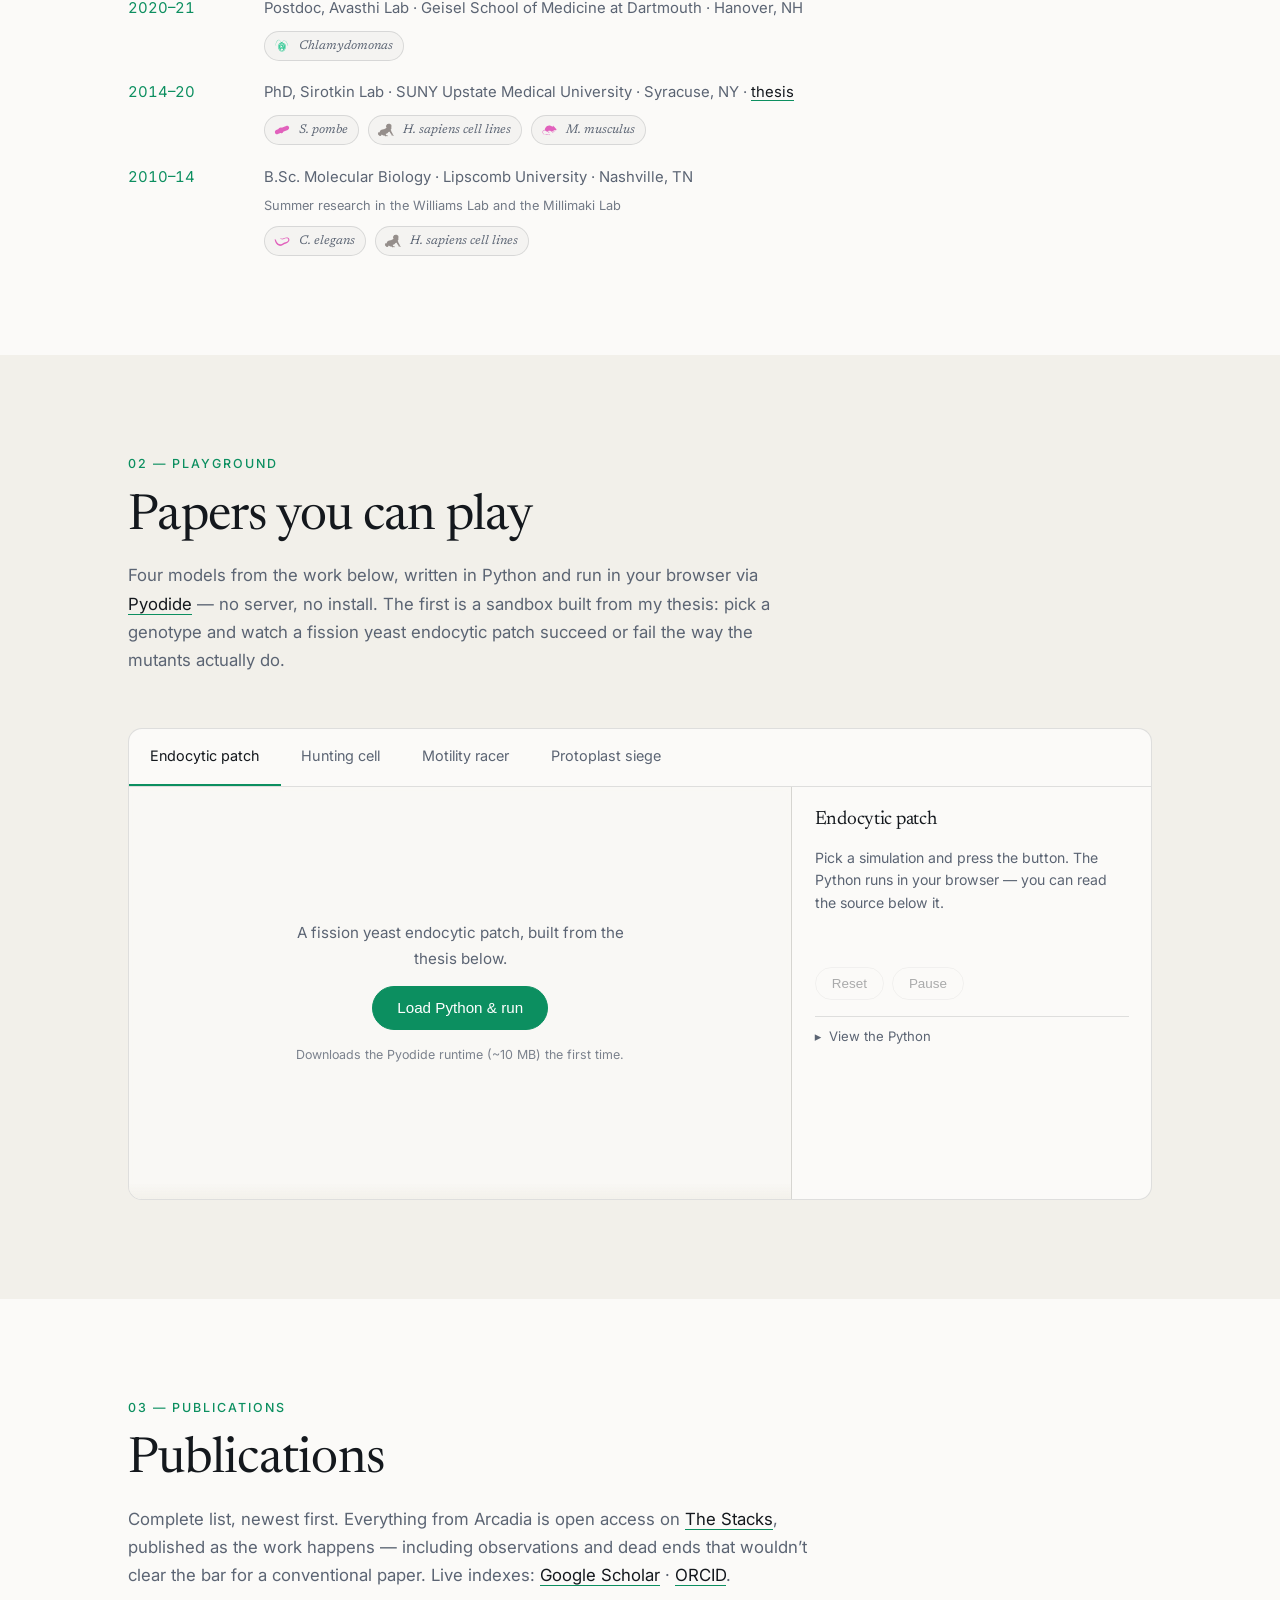
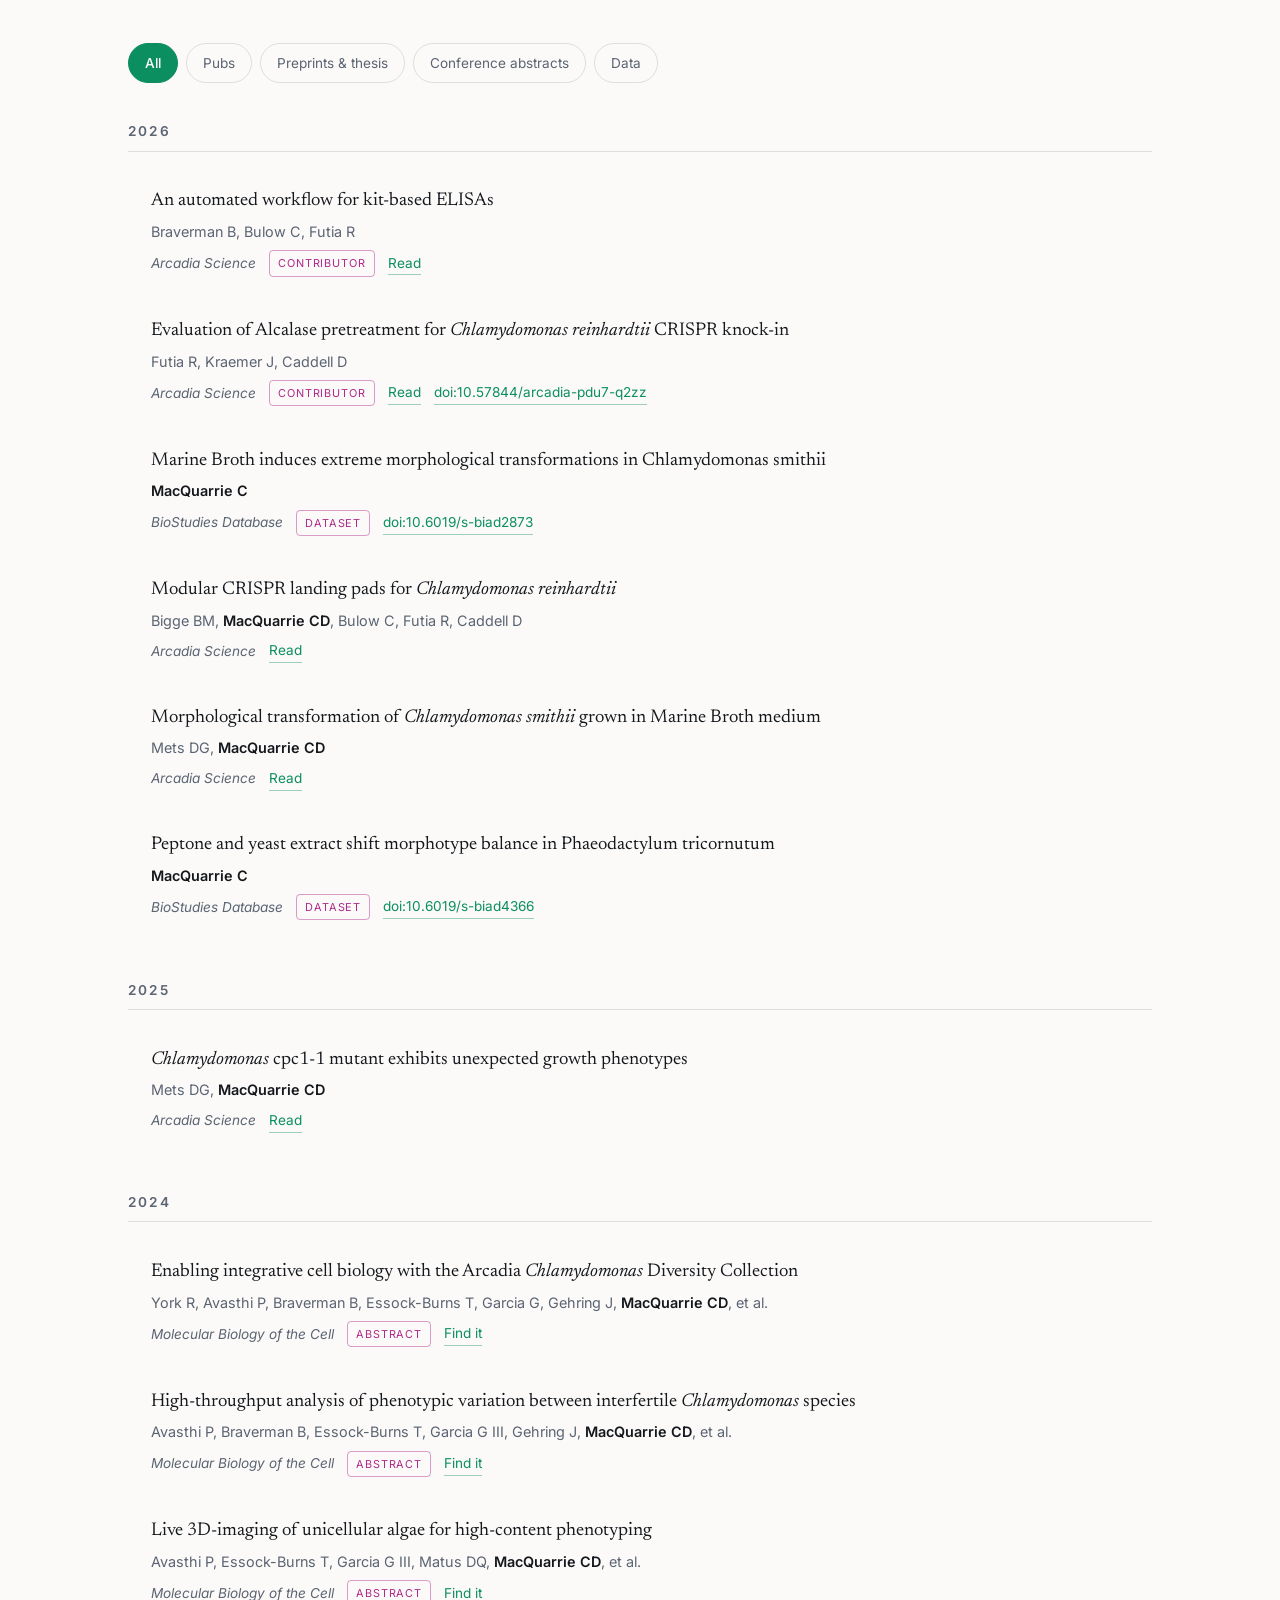
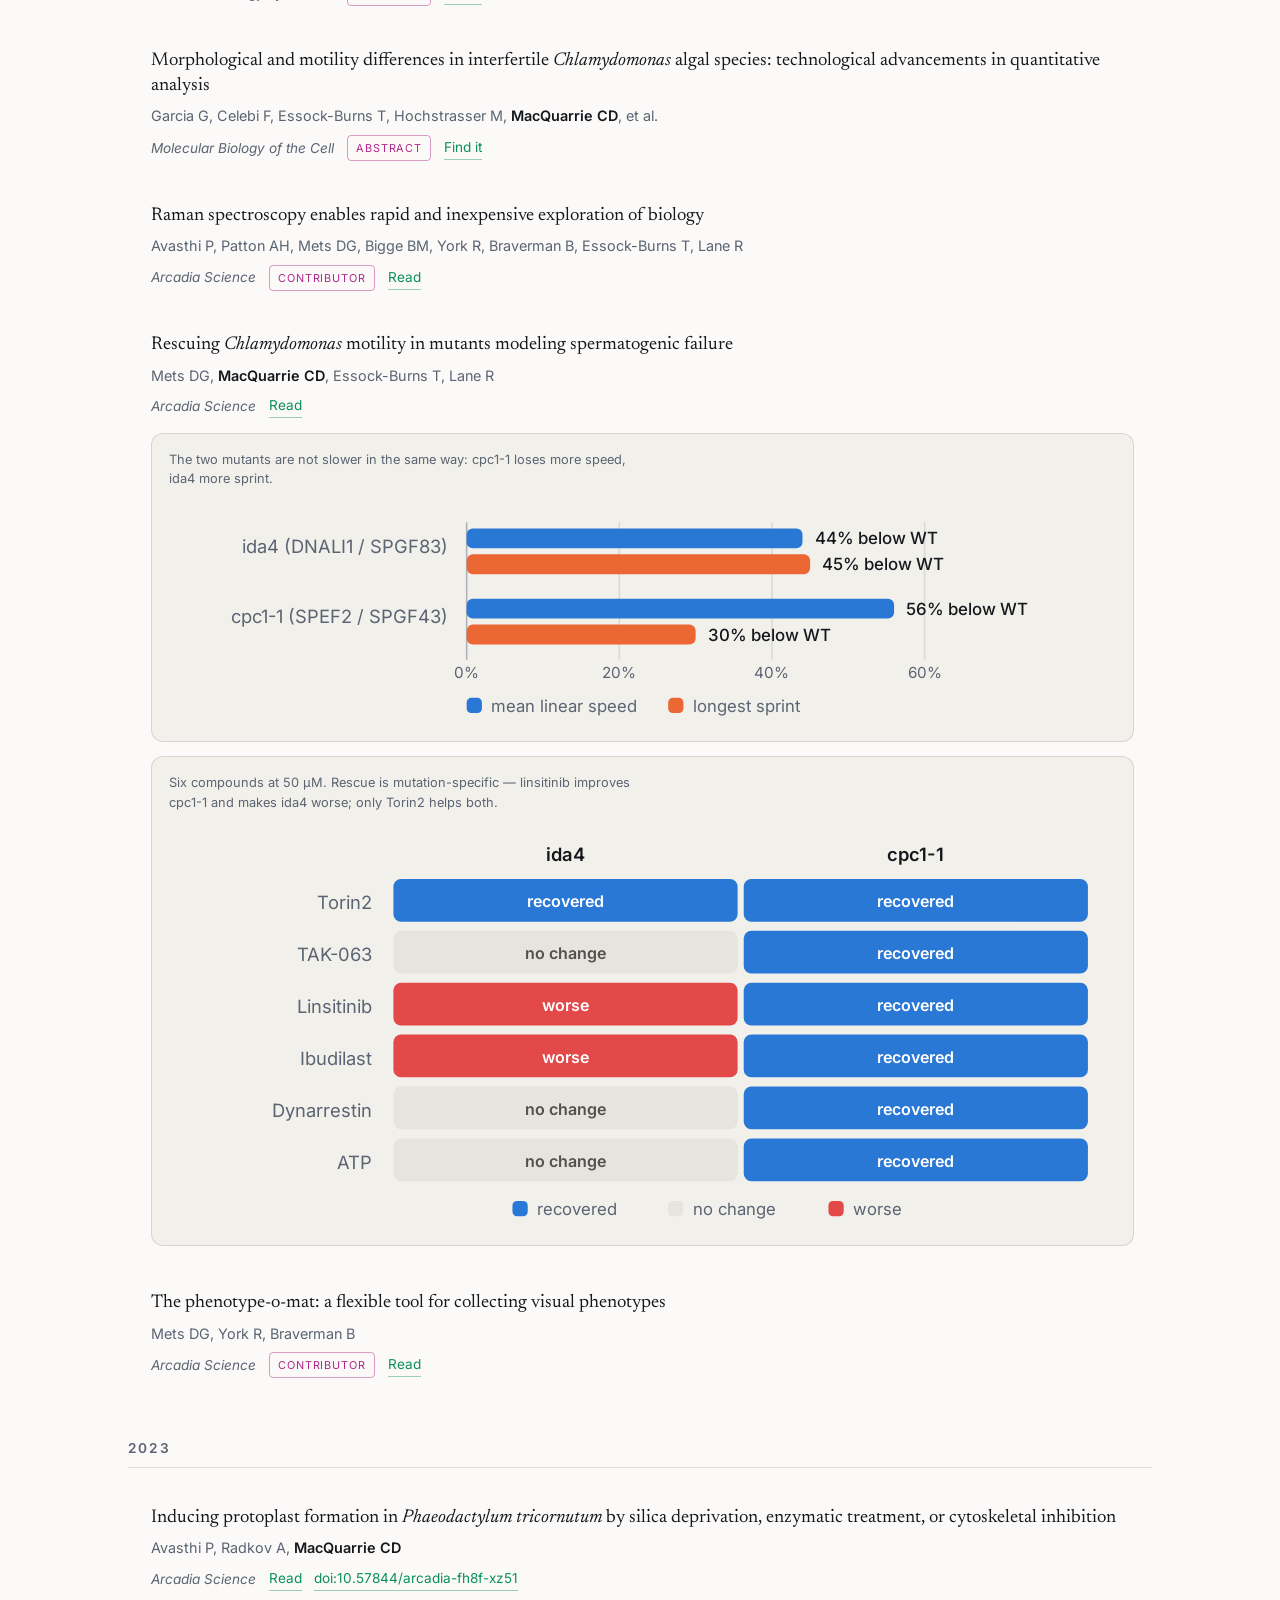
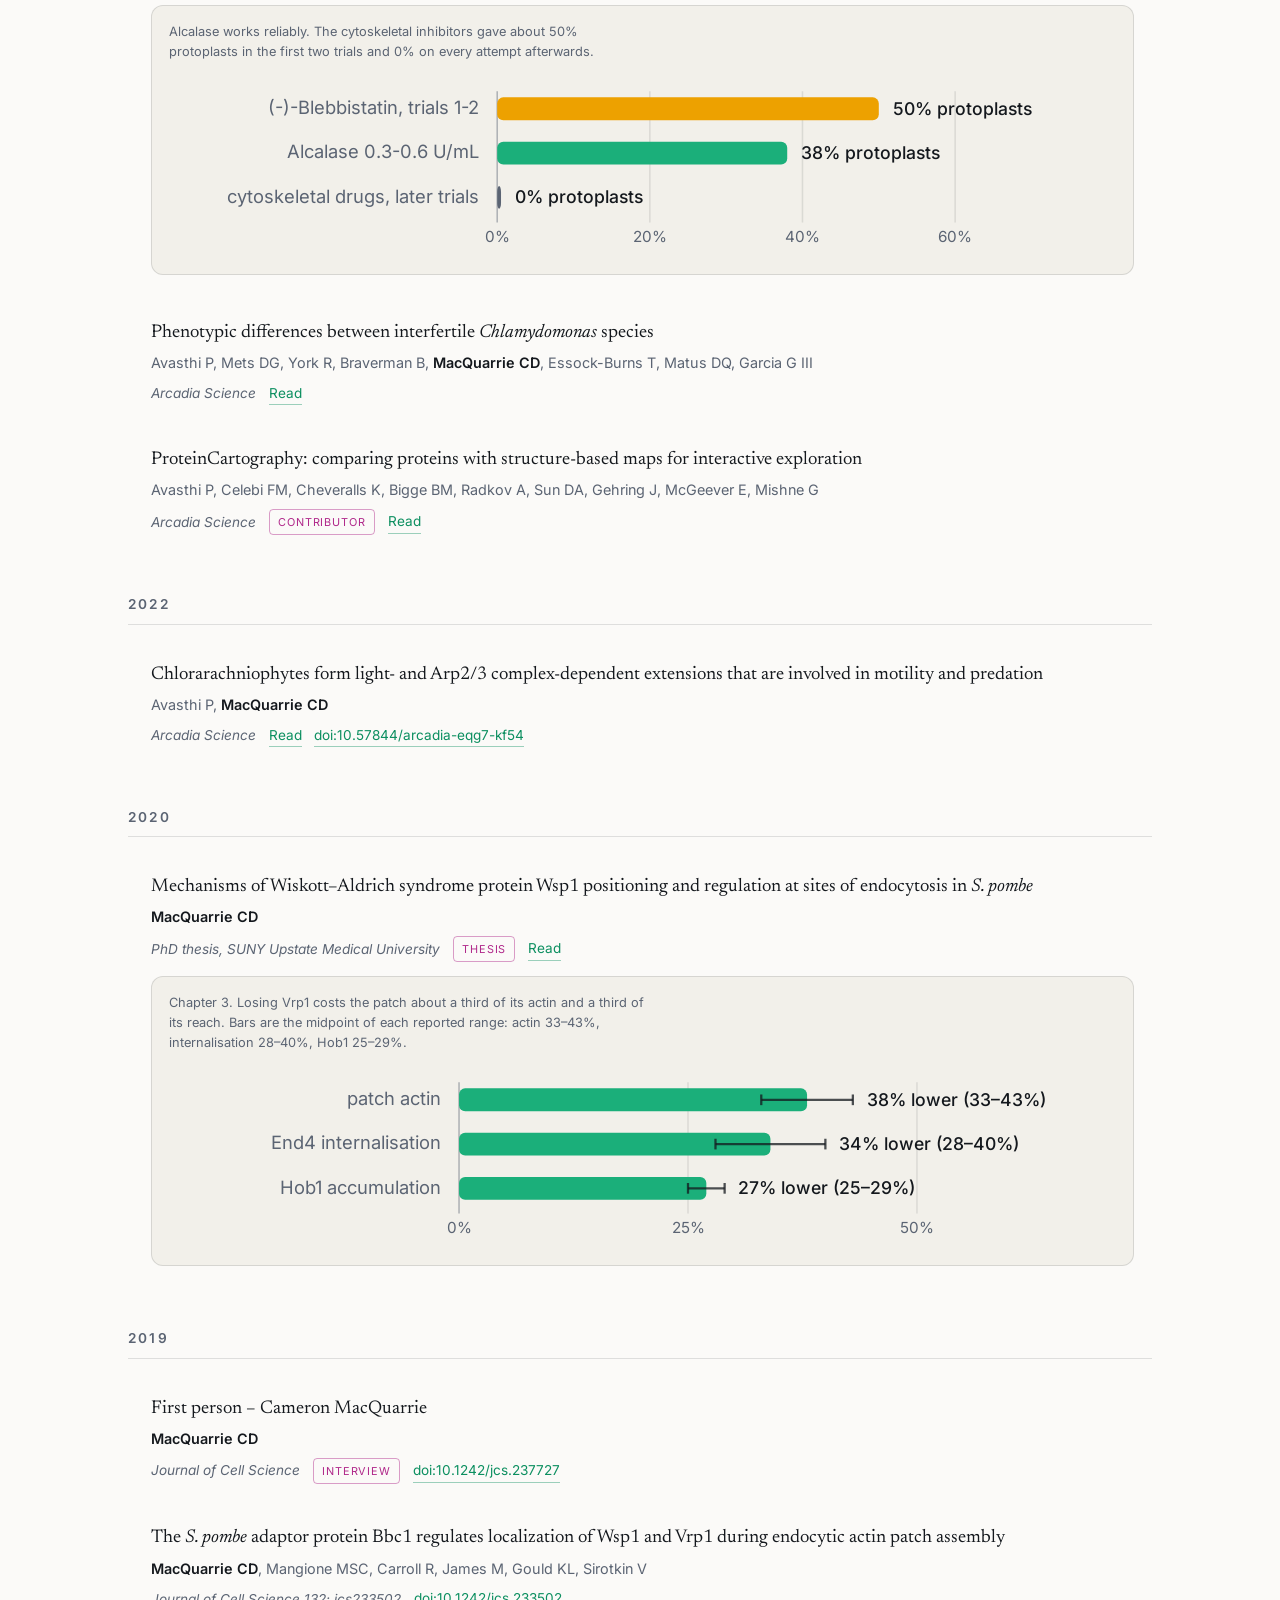
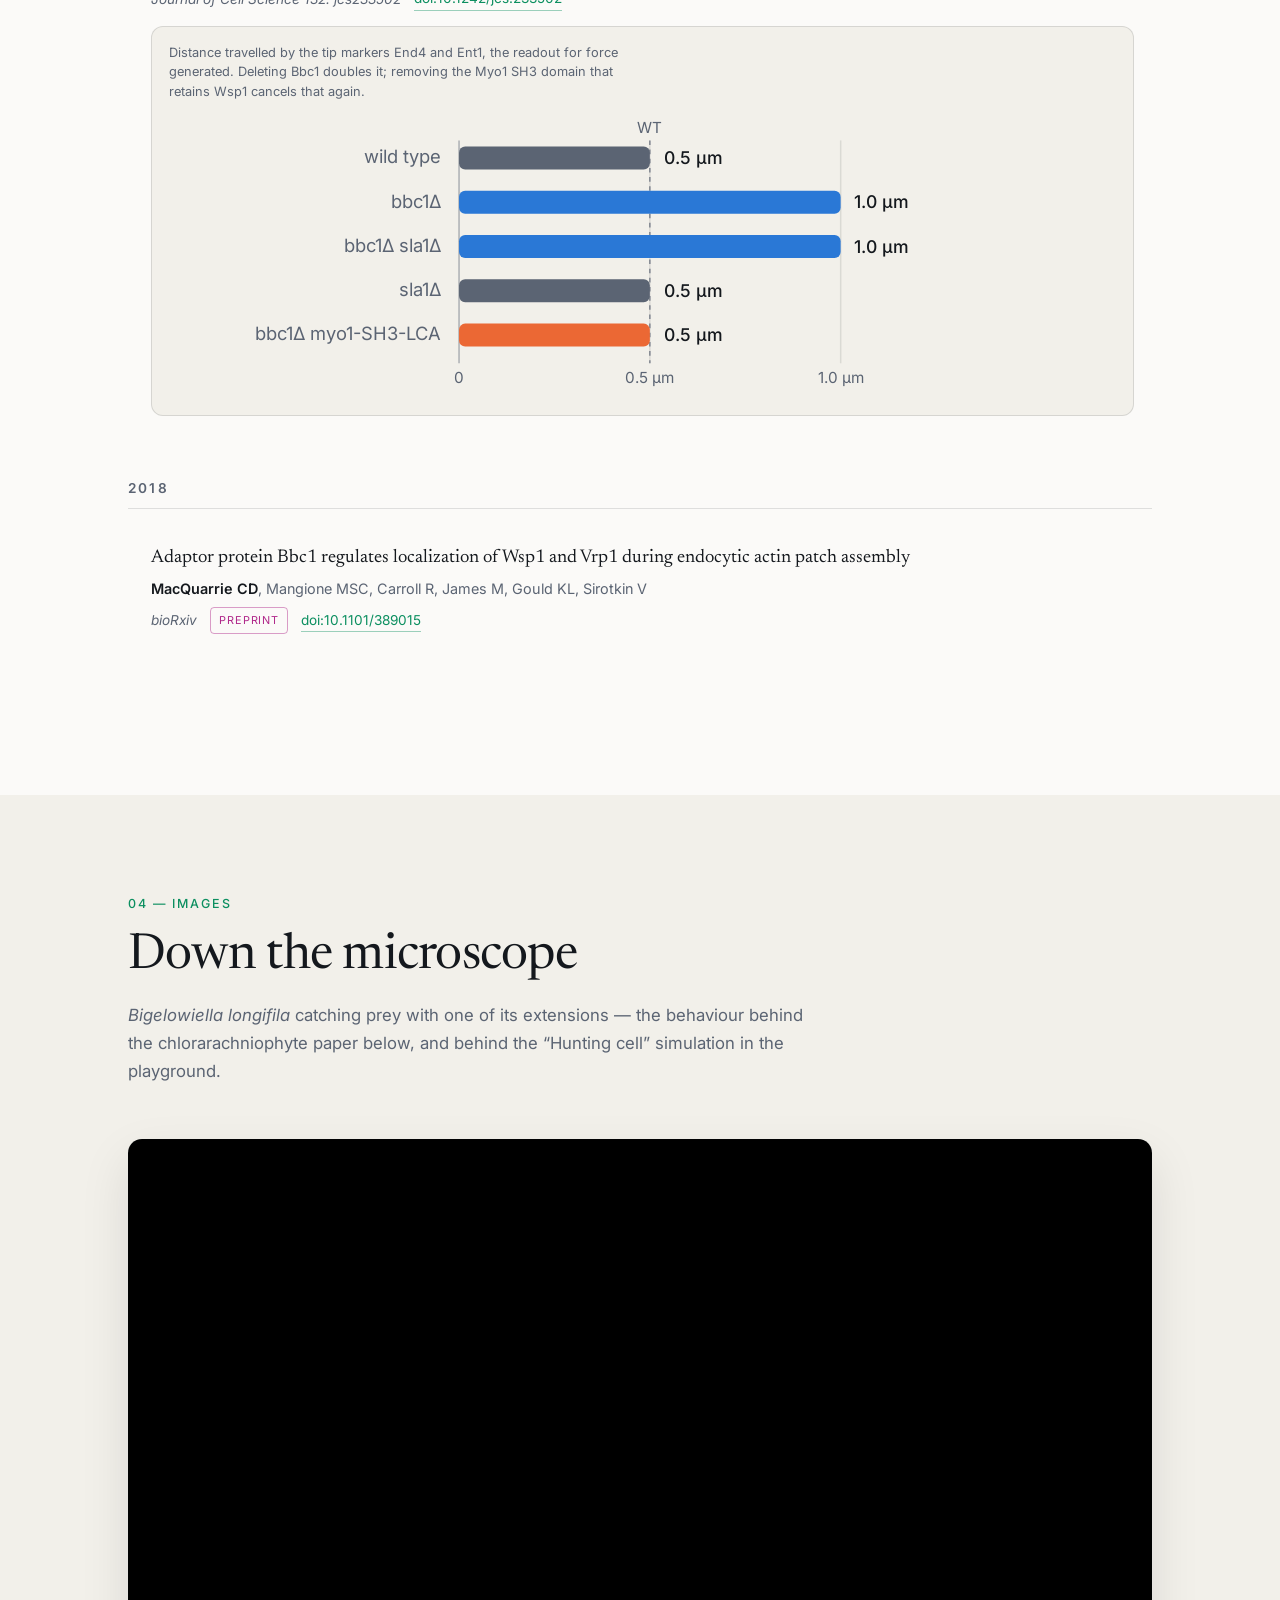
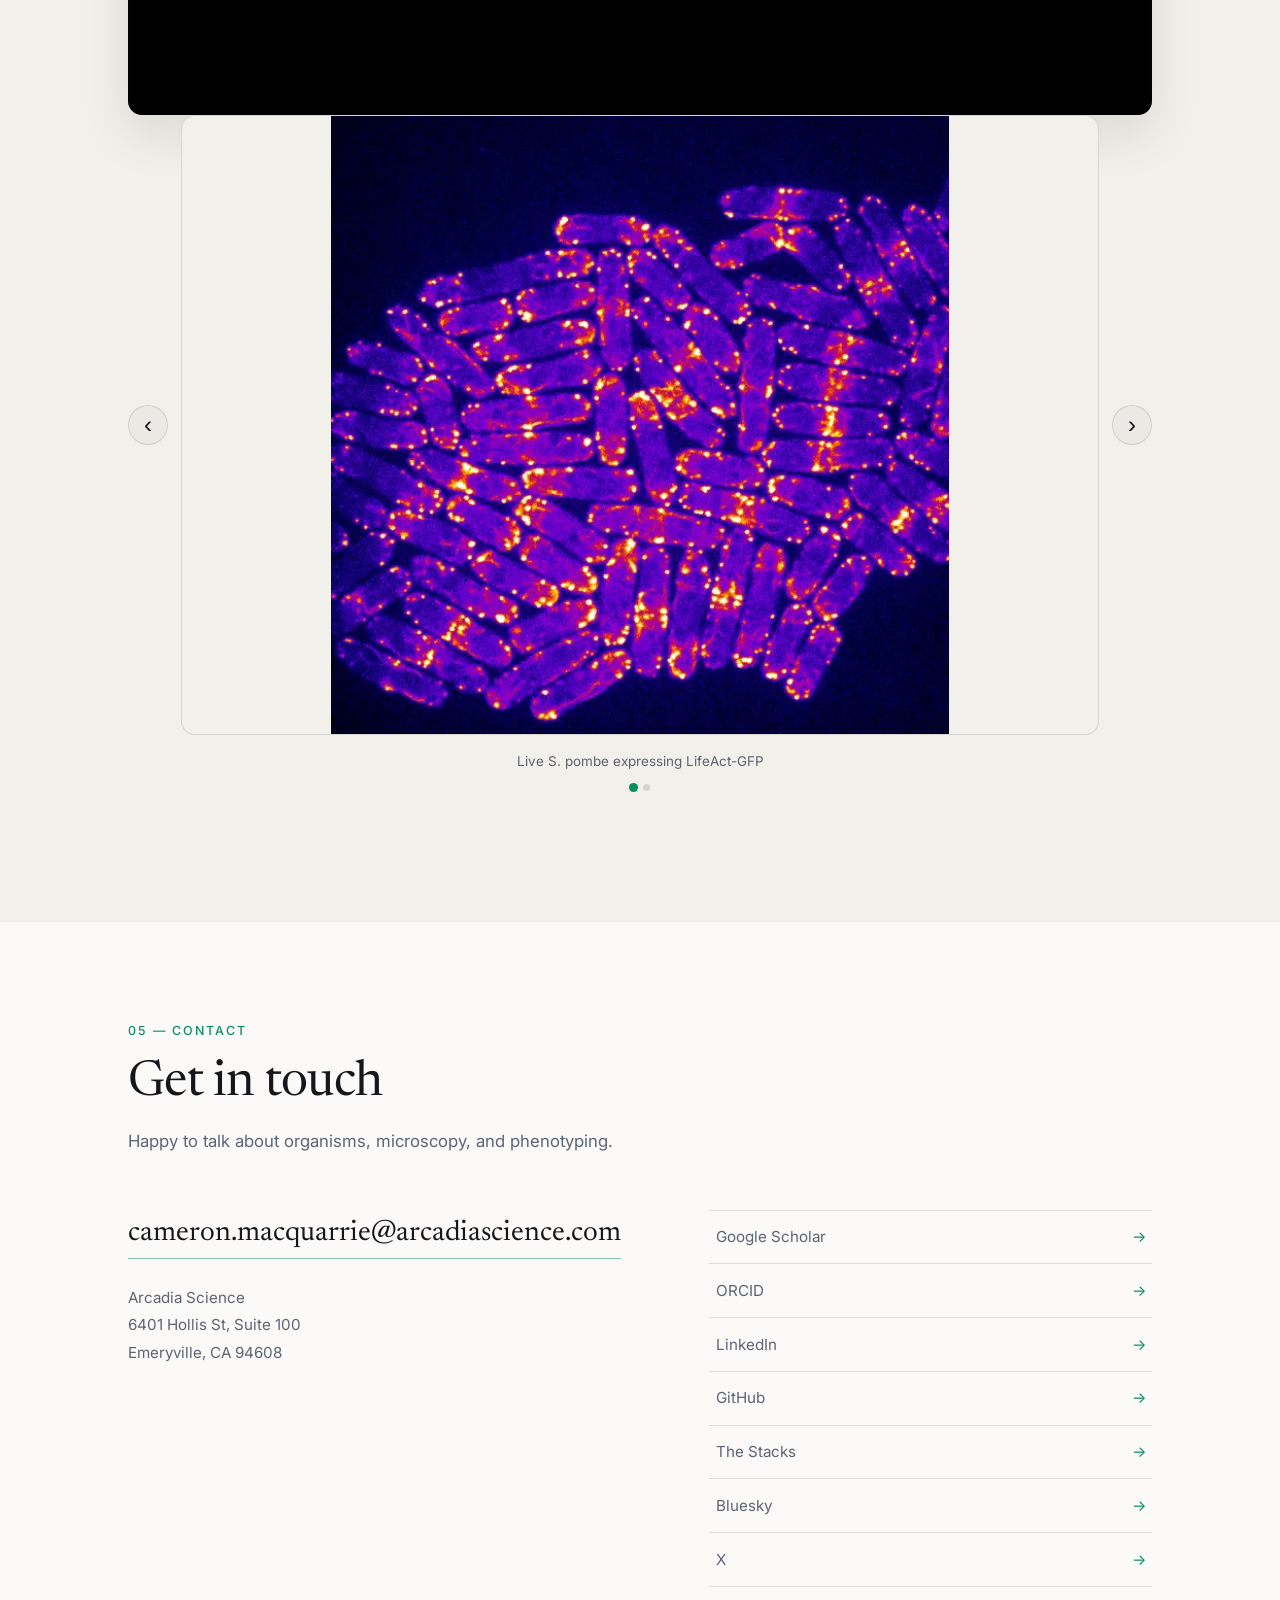
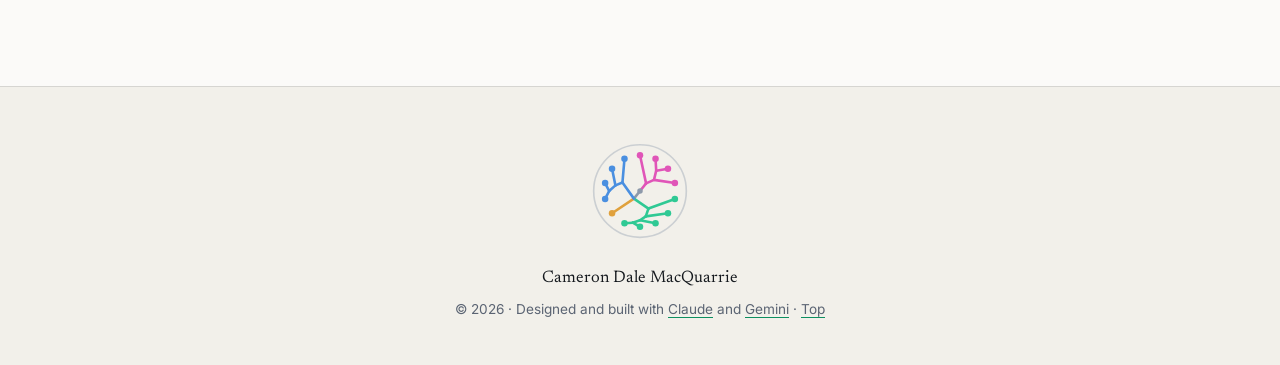
==== commit 8c483a89: "Add figure generator script and refine summary figures" ====
--- a/index.html
+++ b/index.html
@@ -378,52 +378,60 @@
             <a class="pub-link" href="https://thestacks.org/publications/result-chlamy-spgf" target="_blank" rel="noopener">Read</a></p>
           <figure class="pub-fig">
             <figcaption>The two mutants are not slower in the same way: cpc1-1 loses more speed, ida4 more sprint.</figcaption>
-            <svg xmlns="http://www.w3.org/2000/svg" viewBox="0 0 620 126" width="100%" font-family="Inter, 'Helvetica Neue', Helvetica, Arial, sans-serif" role="img" class="viz">
-<text x="183" y="32.0" fill="var(--viz-muted)" font-size="12" text-anchor="end">ida4  (DNALI1 / SPGF83)</text>
-<g><title>ida4  (DNALI1 / SPGF83) mean linear speed: 44% below WT</title><rect x="195" y="16.0" width="232.4" height="13" rx="4" fill="var(--viz-1)"/></g>
-<text x="435.4" y="26.5" fill="var(--viz-ink)" font-size="11">44% below WT</text>
-<g><title>ida4  (DNALI1 / SPGF83) longest sprint: 45% below WT</title><rect x="195" y="33.0" width="237.7" height="13" rx="4" fill="var(--viz-2)"/></g>
-<text x="440.7" y="43.5" fill="var(--viz-ink)" font-size="11">45% below WT</text>
-<text x="183" y="78.0" fill="var(--viz-muted)" font-size="12" text-anchor="end">cpc1-1  (SPEF2 / SPGF43)</text>
-<g><title>cpc1-1  (SPEF2 / SPGF43) mean linear speed: 56% below WT</title><rect x="195" y="62.0" width="295.8" height="13" rx="4" fill="var(--viz-1)"/></g>
-<text x="498.8" y="72.5" fill="var(--viz-ink)" font-size="11">56% below WT</text>
-<g><title>cpc1-1  (SPEF2 / SPGF43) longest sprint: 30% below WT</title><rect x="195" y="79.0" width="158.5" height="13" rx="4" fill="var(--viz-2)"/></g>
-<text x="361.5" y="89.5" fill="var(--viz-ink)" font-size="11">30% below WT</text>
-<rect x="195" y="111" width="10" height="10" rx="3" fill="var(--viz-1)"/>
-<text x="211" y="120" fill="var(--viz-muted)" font-size="11">mean linear speed</text>
-<rect x="327" y="111" width="10" height="10" rx="3" fill="var(--viz-2)"/>
-<text x="343" y="120" fill="var(--viz-muted)" font-size="11">longest sprint</text>
+            <svg xmlns="http://www.w3.org/2000/svg" viewBox="0 0 620 146" width="100%" font-family="Inter, 'Helvetica Neue', Helvetica, Arial, sans-serif" role="img" class="viz">
+<line x1="195.0" y1="12.0" x2="195.0" y2="102.0" stroke="var(--viz-muted)" stroke-width="1" opacity="0.45"/>
+<text x="195.0" y="114.0" fill="var(--viz-muted)" font-size="10" text-anchor="middle">0%</text>
+<line x1="295.0" y1="12.0" x2="295.0" y2="102.0" stroke="var(--viz-grid)" stroke-width="1"/>
+<text x="295.0" y="114.0" fill="var(--viz-muted)" font-size="10" text-anchor="middle">20%</text>
+<line x1="395.0" y1="12.0" x2="395.0" y2="102.0" stroke="var(--viz-grid)" stroke-width="1"/>
+<text x="395.0" y="114.0" fill="var(--viz-muted)" font-size="10" text-anchor="middle">40%</text>
+<line x1="495.0" y1="12.0" x2="495.0" y2="102.0" stroke="var(--viz-grid)" stroke-width="1"/>
+<text x="495.0" y="114.0" fill="var(--viz-muted)" font-size="10" text-anchor="middle">60%</text>
+<text x="183" y="32.0" fill="var(--viz-muted)" font-size="12" text-anchor="end">ida4 (DNALI1 / SPGF83)</text>
+<g><title>ida4 (DNALI1 / SPGF83) mean linear speed: 44% below WT</title><rect x="195.0" y="16.0" width="220.0" height="13" rx="4" fill="var(--viz-1)"/></g>
+<text x="423.0" y="26.5" fill="var(--viz-ink)" font-size="11" font-weight="500">44% below WT</text>
+<g><title>ida4 (DNALI1 / SPGF83) longest sprint: 45% below WT</title><rect x="195.0" y="33.0" width="225.0" height="13" rx="4" fill="var(--viz-2)"/></g>
+<text x="428.0" y="43.5" fill="var(--viz-ink)" font-size="11" font-weight="500">45% below WT</text>
+<text x="183" y="78.0" fill="var(--viz-muted)" font-size="12" text-anchor="end">cpc1-1 (SPEF2 / SPGF43)</text>
+<g><title>cpc1-1 (SPEF2 / SPGF43) mean linear speed: 56% below WT</title><rect x="195.0" y="62.0" width="280.0" height="13" rx="4" fill="var(--viz-1)"/></g>
+<text x="483.0" y="72.5" fill="var(--viz-ink)" font-size="11" font-weight="500">56% below WT</text>
+<g><title>cpc1-1 (SPEF2 / SPGF43) longest sprint: 30% below WT</title><rect x="195.0" y="79.0" width="150.0" height="13" rx="4" fill="var(--viz-2)"/></g>
+<text x="353.0" y="89.5" fill="var(--viz-ink)" font-size="11" font-weight="500">30% below WT</text>
+<rect x="195" y="127" width="10" height="10" rx="3" fill="var(--viz-1)"/>
+<text x="211" y="136" fill="var(--viz-muted)" font-size="11">mean linear speed</text>
+<rect x="327" y="127" width="10" height="10" rx="3" fill="var(--viz-2)"/>
+<text x="343" y="136" fill="var(--viz-muted)" font-size="11">longest sprint</text>
 </svg>
           </figure>
           <figure class="pub-fig">
             <figcaption>Six compounds at 50 µM. Rescue is mutation-specific — linsitinib improves cpc1-1 and makes ida4 worse; only Torin2 helps both.</figcaption>
-            <svg xmlns="http://www.w3.org/2000/svg" viewBox="0 0 620 258" width="100%" font-family="Inter, 'Helvetica Neue', Helvetica, Arial, sans-serif" role="img" class="viz">
-<text x="259.8" y="22" fill="var(--viz-ink)" font-size="12" font-weight="500" text-anchor="middle">ida4</text>
-<text x="489.2" y="22" fill="var(--viz-ink)" font-size="12" font-weight="500" text-anchor="middle">cpc1-1</text>
+            <svg xmlns="http://www.w3.org/2000/svg" viewBox="0 0 620 264" width="100%" font-family="Inter, 'Helvetica Neue', Helvetica, Arial, sans-serif" role="img" class="viz">
+<text x="259.8" y="22" fill="var(--viz-ink)" font-size="12" font-weight="600" text-anchor="middle">ida4</text>
+<text x="489.2" y="22" fill="var(--viz-ink)" font-size="12" font-weight="600" text-anchor="middle">cpc1-1</text>
 <text x="133" y="54.0" fill="var(--viz-muted)" font-size="12" text-anchor="end">Torin2</text>
-<g><title>Torin2 on ida4: recovered</title><rect x="147.0" y="34.0" width="225.5" height="28" rx="5" fill="var(--viz-1)"/><text x="259.8" y="53.0" fill="#fff" font-size="10.5" text-anchor="middle">recovered</text></g>
-<g><title>Torin2 on cpc1-1: recovered</title><rect x="376.5" y="34.0" width="225.5" height="28" rx="5" fill="var(--viz-1)"/><text x="489.2" y="53.0" fill="#fff" font-size="10.5" text-anchor="middle">recovered</text></g>
+<g><title>Torin2 on ida4: recovered</title><rect x="147.0" y="34.0" width="225.5" height="28" rx="5" fill="var(--viz-1)"/><text x="259.8" y="52.5" fill="#fff" font-size="10.5" font-weight="600" text-anchor="middle">recovered</text></g>
+<g><title>Torin2 on cpc1-1: recovered</title><rect x="376.5" y="34.0" width="225.5" height="28" rx="5" fill="var(--viz-1)"/><text x="489.2" y="52.5" fill="#fff" font-size="10.5" font-weight="600" text-anchor="middle">recovered</text></g>
 <text x="133" y="88.0" fill="var(--viz-muted)" font-size="12" text-anchor="end">TAK-063</text>
-<g><title>TAK-063 on ida4: no change</title><rect x="147.0" y="68.0" width="225.5" height="28" rx="5" fill="var(--viz-mid)"/><text x="259.8" y="87.0" fill="var(--viz-on-mid)" font-size="10.5" text-anchor="middle">no change</text></g>
-<g><title>TAK-063 on cpc1-1: recovered</title><rect x="376.5" y="68.0" width="225.5" height="28" rx="5" fill="var(--viz-1)"/><text x="489.2" y="87.0" fill="#fff" font-size="10.5" text-anchor="middle">recovered</text></g>
+<g><title>TAK-063 on ida4: no change</title><rect x="147.0" y="68.0" width="225.5" height="28" rx="5" fill="var(--viz-mid)"/><text x="259.8" y="86.5" fill="var(--viz-on-mid)" font-size="10.5" font-weight="600" text-anchor="middle">no change</text></g>
+<g><title>TAK-063 on cpc1-1: recovered</title><rect x="376.5" y="68.0" width="225.5" height="28" rx="5" fill="var(--viz-1)"/><text x="489.2" y="86.5" fill="#fff" font-size="10.5" font-weight="600" text-anchor="middle">recovered</text></g>
 <text x="133" y="122.0" fill="var(--viz-muted)" font-size="12" text-anchor="end">Linsitinib</text>
-<g><title>Linsitinib on ida4: worse</title><rect x="147.0" y="102.0" width="225.5" height="28" rx="5" fill="var(--viz-neg)"/><text x="259.8" y="121.0" fill="#fff" font-size="10.5" text-anchor="middle">worse</text></g>
-<g><title>Linsitinib on cpc1-1: recovered</title><rect x="376.5" y="102.0" width="225.5" height="28" rx="5" fill="var(--viz-1)"/><text x="489.2" y="121.0" fill="#fff" font-size="10.5" text-anchor="middle">recovered</text></g>
+<g><title>Linsitinib on ida4: worse</title><rect x="147.0" y="102.0" width="225.5" height="28" rx="5" fill="var(--viz-neg)"/><text x="259.8" y="120.5" fill="#fff" font-size="10.5" font-weight="600" text-anchor="middle">worse</text></g>
+<g><title>Linsitinib on cpc1-1: recovered</title><rect x="376.5" y="102.0" width="225.5" height="28" rx="5" fill="var(--viz-1)"/><text x="489.2" y="120.5" fill="#fff" font-size="10.5" font-weight="600" text-anchor="middle">recovered</text></g>
 <text x="133" y="156.0" fill="var(--viz-muted)" font-size="12" text-anchor="end">Ibudilast</text>
-<g><title>Ibudilast on ida4: worse</title><rect x="147.0" y="136.0" width="225.5" height="28" rx="5" fill="var(--viz-neg)"/><text x="259.8" y="155.0" fill="#fff" font-size="10.5" text-anchor="middle">worse</text></g>
-<g><title>Ibudilast on cpc1-1: recovered</title><rect x="376.5" y="136.0" width="225.5" height="28" rx="5" fill="var(--viz-1)"/><text x="489.2" y="155.0" fill="#fff" font-size="10.5" text-anchor="middle">recovered</text></g>
+<g><title>Ibudilast on ida4: worse</title><rect x="147.0" y="136.0" width="225.5" height="28" rx="5" fill="var(--viz-neg)"/><text x="259.8" y="154.5" fill="#fff" font-size="10.5" font-weight="600" text-anchor="middle">worse</text></g>
+<g><title>Ibudilast on cpc1-1: recovered</title><rect x="376.5" y="136.0" width="225.5" height="28" rx="5" fill="var(--viz-1)"/><text x="489.2" y="154.5" fill="#fff" font-size="10.5" font-weight="600" text-anchor="middle">recovered</text></g>
 <text x="133" y="190.0" fill="var(--viz-muted)" font-size="12" text-anchor="end">Dynarrestin</text>
-<g><title>Dynarrestin on ida4: no change</title><rect x="147.0" y="170.0" width="225.5" height="28" rx="5" fill="var(--viz-mid)"/><text x="259.8" y="189.0" fill="var(--viz-on-mid)" font-size="10.5" text-anchor="middle">no change</text></g>
-<g><title>Dynarrestin on cpc1-1: recovered</title><rect x="376.5" y="170.0" width="225.5" height="28" rx="5" fill="var(--viz-1)"/><text x="489.2" y="189.0" fill="#fff" font-size="10.5" text-anchor="middle">recovered</text></g>
+<g><title>Dynarrestin on ida4: no change</title><rect x="147.0" y="170.0" width="225.5" height="28" rx="5" fill="var(--viz-mid)"/><text x="259.8" y="188.5" fill="var(--viz-on-mid)" font-size="10.5" font-weight="600" text-anchor="middle">no change</text></g>
+<g><title>Dynarrestin on cpc1-1: recovered</title><rect x="376.5" y="170.0" width="225.5" height="28" rx="5" fill="var(--viz-1)"/><text x="489.2" y="188.5" fill="#fff" font-size="10.5" font-weight="600" text-anchor="middle">recovered</text></g>
 <text x="133" y="224.0" fill="var(--viz-muted)" font-size="12" text-anchor="end">ATP</text>
-<g><title>ATP on ida4: no change</title><rect x="147.0" y="204.0" width="225.5" height="28" rx="5" fill="var(--viz-mid)"/><text x="259.8" y="223.0" fill="var(--viz-on-mid)" font-size="10.5" text-anchor="middle">no change</text></g>
-<g><title>ATP on cpc1-1: recovered</title><rect x="376.5" y="204.0" width="225.5" height="28" rx="5" fill="var(--viz-1)"/><text x="489.2" y="223.0" fill="#fff" font-size="10.5" text-anchor="middle">recovered</text></g>
-<rect x="145.0" y="243" width="10" height="10" rx="3" fill="var(--viz-1)"/>
-<text x="161.0" y="252" fill="var(--viz-muted)" font-size="11">recovered</text>
-<rect x="232.6" y="243" width="10" height="10" rx="3" fill="var(--viz-mid)"/>
-<text x="248.6" y="252" fill="var(--viz-muted)" font-size="11">no change</text>
-<rect x="320.2" y="243" width="10" height="10" rx="3" fill="var(--viz-neg)"/>
-<text x="336.2" y="252" fill="var(--viz-muted)" font-size="11">worse</text>
+<g><title>ATP on ida4: no change</title><rect x="147.0" y="204.0" width="225.5" height="28" rx="5" fill="var(--viz-mid)"/><text x="259.8" y="222.5" fill="var(--viz-on-mid)" font-size="10.5" font-weight="600" text-anchor="middle">no change</text></g>
+<g><title>ATP on cpc1-1: recovered</title><rect x="376.5" y="204.0" width="225.5" height="28" rx="5" fill="var(--viz-1)"/><text x="489.2" y="222.5" fill="#fff" font-size="10.5" font-weight="600" text-anchor="middle">recovered</text></g>
+<rect x="225.0" y="245" width="10" height="10" rx="3" fill="var(--viz-1)"/>
+<text x="241.0" y="254" fill="var(--viz-muted)" font-size="11">recovered</text>
+<rect x="327.0" y="245" width="10" height="10" rx="3" fill="var(--viz-mid)"/>
+<text x="343.0" y="254" fill="var(--viz-muted)" font-size="11">no change</text>
+<rect x="432.0" y="245" width="10" height="10" rx="3" fill="var(--viz-neg)"/>
+<text x="448.0" y="254" fill="var(--viz-muted)" font-size="11">worse</text>
 </svg>
           </figure>
         </li>
@@ -447,16 +455,24 @@
             <a class="pub-link pub-doi" href="https://doi.org/10.57844/arcadia-fh8f-xz51" target="_blank" rel="noopener">doi:10.57844/arcadia-fh8f-xz51</a></p>
           <figure class="pub-fig">
             <figcaption>Alcalase works reliably. The cytoskeletal inhibitors gave about 50% protoplasts in the first two trials and 0% on every attempt afterwards.</figcaption>
-            <svg xmlns="http://www.w3.org/2000/svg" viewBox="0 0 620 113" width="100%" font-family="Inter, 'Helvetica Neue', Helvetica, Arial, sans-serif" role="img" class="viz">
+            <svg xmlns="http://www.w3.org/2000/svg" viewBox="0 0 620 120" width="100%" font-family="Inter, 'Helvetica Neue', Helvetica, Arial, sans-serif" role="img" class="viz">
+<line x1="215.0" y1="10.0" x2="215.0" y2="96.0" stroke="var(--viz-muted)" stroke-width="1" opacity="0.45"/>
+<text x="215.0" y="109.0" fill="var(--viz-muted)" font-size="10" text-anchor="middle">0%</text>
+<line x1="315.0" y1="10.0" x2="315.0" y2="96.0" stroke="var(--viz-grid)" stroke-width="1"/>
+<text x="315.0" y="109.0" fill="var(--viz-muted)" font-size="10" text-anchor="middle">20%</text>
+<line x1="415.0" y1="10.0" x2="415.0" y2="96.0" stroke="var(--viz-grid)" stroke-width="1"/>
+<text x="415.0" y="109.0" fill="var(--viz-muted)" font-size="10" text-anchor="middle">40%</text>
+<line x1="515.0" y1="10.0" x2="515.0" y2="96.0" stroke="var(--viz-grid)" stroke-width="1"/>
+<text x="515.0" y="109.0" fill="var(--viz-muted)" font-size="10" text-anchor="middle">60%</text>
 <text x="203" y="25.0" fill="var(--viz-muted)" font-size="12" text-anchor="end">(-)-Blebbistatin, trials 1-2</text>
-<g><title>~50% protoplast formation</title><rect x="215" y="14.0" width="282.2" height="15" rx="4" fill="var(--viz-4)"/></g>
-<text x="506.2" y="25.5" fill="var(--viz-ink)" font-size="11.5" font-weight="500">50% protoplasts</text>
+<g><title>~50% protoplast formation</title><rect x="215.0" y="14.0" width="250.0" height="15" rx="4" fill="var(--viz-4)"/></g>
+<text x="474.0" y="25.5" fill="var(--viz-ink)" font-size="11.5" font-weight="500">50% protoplasts</text>
 <text x="203" y="54.0" fill="var(--viz-muted)" font-size="12" text-anchor="end">Alcalase 0.3-0.6 U/mL</text>
-<g><title>33-43% of cells formed protoplasts</title><rect x="215" y="43.0" width="214.5" height="15" rx="4" fill="var(--viz-3)"/></g>
-<text x="438.5" y="54.5" fill="var(--viz-ink)" font-size="11.5" font-weight="500">38% protoplasts</text>
+<g><title>33-43% of cells formed protoplasts</title><rect x="215.0" y="43.0" width="190.0" height="15" rx="4" fill="var(--viz-3)"/></g>
+<text x="414.0" y="54.5" fill="var(--viz-ink)" font-size="11.5" font-weight="500">38% protoplasts</text>
 <text x="203" y="83.0" fill="var(--viz-muted)" font-size="12" text-anchor="end">cytoskeletal drugs, later trials</text>
-<g><title>0% on every replication attempt</title><rect x="215" y="72.0" width="2.0" height="15" rx="4" fill="var(--viz-muted)"/></g>
-<text x="226.0" y="83.5" fill="var(--viz-ink)" font-size="11.5" font-weight="500">0% protoplasts</text>
+<g><title>0% on every replication attempt</title><rect x="215.0" y="72.0" width="2.5" height="15" rx="4" fill="var(--viz-muted)"/></g>
+<text x="226.5" y="83.5" fill="var(--viz-ink)" font-size="11.5" font-weight="500">0% protoplasts</text>
 </svg>
           </figure>
         </li>
@@ -498,16 +514,22 @@
             <a class="pub-link" href="https://soar.suny.edu/handle/20.500.12648/1464" target="_blank" rel="noopener">Read</a></p>
           <figure class="pub-fig">
             <figcaption>Chapter 3. Losing Vrp1 costs the patch about a third of its actin and a third of its reach. Bars are the midpoint of each reported range: actin 33–43%, internalisation 28–40%, Hob1 25–29%.</figcaption>
-            <svg xmlns="http://www.w3.org/2000/svg" viewBox="0 0 620 113" width="100%" font-family="Inter, 'Helvetica Neue', Helvetica, Arial, sans-serif" role="img" class="viz">
+            <svg xmlns="http://www.w3.org/2000/svg" viewBox="0 0 620 120" width="100%" font-family="Inter, 'Helvetica Neue', Helvetica, Arial, sans-serif" role="img" class="viz">
+<line x1="190.0" y1="10.0" x2="190.0" y2="96.0" stroke="var(--viz-muted)" stroke-width="1" opacity="0.45"/>
+<text x="190.0" y="109.0" fill="var(--viz-muted)" font-size="10" text-anchor="middle">0%</text>
+<line x1="340.0" y1="10.0" x2="340.0" y2="96.0" stroke="var(--viz-grid)" stroke-width="1"/>
+<text x="340.0" y="109.0" fill="var(--viz-muted)" font-size="10" text-anchor="middle">25%</text>
+<line x1="490.0" y1="10.0" x2="490.0" y2="96.0" stroke="var(--viz-grid)" stroke-width="1"/>
+<text x="490.0" y="109.0" fill="var(--viz-muted)" font-size="10" text-anchor="middle">50%</text>
 <text x="178" y="25.0" fill="var(--viz-muted)" font-size="12" text-anchor="end">patch actin</text>
-<g><title>Reduced 33-43%</title><rect x="190" y="14.0" width="303.4" height="15" rx="4" fill="var(--viz-3)"/></g>
-<text x="502.4" y="25.5" fill="var(--viz-ink)" font-size="11.5" font-weight="500">38% lower</text>
+<g><title>Reduced 33-43%</title><rect x="190.0" y="14.0" width="228.0" height="15" rx="4" fill="var(--viz-3)"/><line x1="388.0" y1="21.5" x2="448.0" y2="21.5" stroke="var(--viz-ink)" stroke-width="1.5" opacity="0.75"/><line x1="388.0" y1="18.0" x2="388.0" y2="25.0" stroke="var(--viz-ink)" stroke-width="1.5" opacity="0.75"/><line x1="448.0" y1="18.0" x2="448.0" y2="25.0" stroke="var(--viz-ink)" stroke-width="1.5" opacity="0.75"/></g>
+<text x="457.0" y="25.5" fill="var(--viz-ink)" font-size="11.5" font-weight="500">38% lower (33–43%)</text>
 <text x="178" y="54.0" fill="var(--viz-muted)" font-size="12" text-anchor="end">End4 internalisation</text>
-<g><title>Reduced 28-40%</title><rect x="190" y="43.0" width="271.5" height="15" rx="4" fill="var(--viz-3)"/></g>
-<text x="470.5" y="54.5" fill="var(--viz-ink)" font-size="11.5" font-weight="500">34% lower</text>
+<g><title>Reduced 28-40%</title><rect x="190.0" y="43.0" width="204.0" height="15" rx="4" fill="var(--viz-3)"/><line x1="358.0" y1="50.5" x2="430.0" y2="50.5" stroke="var(--viz-ink)" stroke-width="1.5" opacity="0.75"/><line x1="358.0" y1="47.0" x2="358.0" y2="54.0" stroke="var(--viz-ink)" stroke-width="1.5" opacity="0.75"/><line x1="430.0" y1="47.0" x2="430.0" y2="54.0" stroke="var(--viz-ink)" stroke-width="1.5" opacity="0.75"/></g>
+<text x="439.0" y="54.5" fill="var(--viz-ink)" font-size="11.5" font-weight="500">34% lower (28–40%)</text>
 <text x="178" y="83.0" fill="var(--viz-muted)" font-size="12" text-anchor="end">Hob1 accumulation</text>
-<g><title>Reduced 25-29%</title><rect x="190" y="72.0" width="215.6" height="15" rx="4" fill="var(--viz-3)"/></g>
-<text x="414.6" y="83.5" fill="var(--viz-ink)" font-size="11.5" font-weight="500">27% lower</text>
+<g><title>Reduced 25-29%</title><rect x="190.0" y="72.0" width="162.0" height="15" rx="4" fill="var(--viz-3)"/><line x1="340.0" y1="79.5" x2="364.0" y2="79.5" stroke="var(--viz-ink)" stroke-width="1.5" opacity="0.75"/><line x1="340.0" y1="76.0" x2="340.0" y2="83.0" stroke="var(--viz-ink)" stroke-width="1.5" opacity="0.75"/><line x1="364.0" y1="76.0" x2="364.0" y2="83.0" stroke="var(--viz-ink)" stroke-width="1.5" opacity="0.75"/></g>
+<text x="373.0" y="83.5" fill="var(--viz-ink)" font-size="11.5" font-weight="500">27% lower (25–29%)</text>
 </svg>
           </figure>
         </li>
@@ -530,22 +552,30 @@
             <a class="pub-link" href="https://doi.org/10.1242/jcs.233502" target="_blank" rel="noopener">doi:10.1242/jcs.233502</a></p>
           <figure class="pub-fig">
             <figcaption>Distance travelled by the tip markers End4 and Ent1, the readout for force generated. Deleting Bbc1 doubles it; removing the Myo1 SH3 domain that retains Wsp1 cancels that again.</figcaption>
-            <svg xmlns="http://www.w3.org/2000/svg" viewBox="0 0 620 171" width="100%" font-family="Inter, 'Helvetica Neue', Helvetica, Arial, sans-serif" role="img" class="viz">
-<text x="178" y="25.0" fill="var(--viz-muted)" font-size="12" text-anchor="end">wild type</text>
-<g><title>Reference: 0.5 um</title><rect x="190" y="14.0" width="151.7" height="15" rx="4" fill="var(--viz-muted)"/></g>
-<text x="350.7" y="25.5" fill="var(--viz-ink)" font-size="11.5" font-weight="500">0.5 µm</text>
-<text x="178" y="54.0" fill="var(--viz-muted)" font-size="12" text-anchor="end">bbc1Δ</text>
-<g><title>Twice wild type</title><rect x="190" y="43.0" width="303.4" height="15" rx="4" fill="var(--viz-1)"/></g>
-<text x="502.4" y="54.5" fill="var(--viz-ink)" font-size="11.5" font-weight="500">1.0 µm</text>
-<text x="178" y="83.0" fill="var(--viz-muted)" font-size="12" text-anchor="end">bbc1Δ sla1Δ</text>
-<g><title>Still twice</title><rect x="190" y="72.0" width="303.4" height="15" rx="4" fill="var(--viz-1)"/></g>
-<text x="502.4" y="83.5" fill="var(--viz-ink)" font-size="11.5" font-weight="500">1.0 µm</text>
-<text x="178" y="112.0" fill="var(--viz-muted)" font-size="12" text-anchor="end">sla1Δ</text>
-<g><title>Unchanged - Sla1 terminates, it does not position</title><rect x="190" y="101.0" width="151.7" height="15" rx="4" fill="var(--viz-muted)"/></g>
-<text x="350.7" y="112.5" fill="var(--viz-ink)" font-size="11.5" font-weight="500">0.5 µm</text>
-<text x="178" y="141.0" fill="var(--viz-muted)" font-size="12" text-anchor="end">bbc1Δ myo1-SH3-LCA</text>
-<g><title>Rescue: removing Wsp1 retention cancels bbc1Δ</title><rect x="190" y="130.0" width="151.7" height="15" rx="4" fill="var(--viz-2)"/></g>
-<text x="350.7" y="141.5" fill="var(--viz-ink)" font-size="11.5" font-weight="500">0.5 µm</text>
+            <svg xmlns="http://www.w3.org/2000/svg" viewBox="0 0 620 186" width="100%" font-family="Inter, 'Helvetica Neue', Helvetica, Arial, sans-serif" role="img" class="viz">
+<line x1="190.0" y1="16.0" x2="190.0" y2="162.0" stroke="var(--viz-muted)" stroke-width="1" opacity="0.45"/>
+<text x="190.0" y="175.0" fill="var(--viz-muted)" font-size="10" text-anchor="middle">0</text>
+<line x1="315.0" y1="16.0" x2="315.0" y2="162.0" stroke="var(--viz-grid)" stroke-width="1"/>
+<text x="315.0" y="175.0" fill="var(--viz-muted)" font-size="10" text-anchor="middle">0.5 µm</text>
+<line x1="440.0" y1="16.0" x2="440.0" y2="162.0" stroke="var(--viz-grid)" stroke-width="1"/>
+<text x="440.0" y="175.0" fill="var(--viz-muted)" font-size="10" text-anchor="middle">1.0 µm</text>
+<line x1="315.0" y1="16" x2="315.0" y2="162" stroke="var(--viz-muted)" stroke-width="1" stroke-dasharray="3 3" opacity="0.7"/>
+<text x="315.0" y="11" fill="var(--viz-muted)" font-size="10" text-anchor="middle">WT</text>
+<text x="178" y="31.0" fill="var(--viz-muted)" font-size="12" text-anchor="end">wild type</text>
+<g><title>Reference: 0.5 um</title><rect x="190.0" y="20.0" width="125.0" height="15" rx="4" fill="var(--viz-muted)"/></g>
+<text x="324.0" y="31.5" fill="var(--viz-ink)" font-size="11.5" font-weight="500">0.5 µm</text>
+<text x="178" y="60.0" fill="var(--viz-muted)" font-size="12" text-anchor="end">bbc1Δ</text>
+<g><title>Twice wild type</title><rect x="190.0" y="49.0" width="250.0" height="15" rx="4" fill="var(--viz-1)"/></g>
+<text x="449.0" y="60.5" fill="var(--viz-ink)" font-size="11.5" font-weight="500">1.0 µm</text>
+<text x="178" y="89.0" fill="var(--viz-muted)" font-size="12" text-anchor="end">bbc1Δ sla1Δ</text>
+<g><title>Still twice</title><rect x="190.0" y="78.0" width="250.0" height="15" rx="4" fill="var(--viz-1)"/></g>
+<text x="449.0" y="89.5" fill="var(--viz-ink)" font-size="11.5" font-weight="500">1.0 µm</text>
+<text x="178" y="118.0" fill="var(--viz-muted)" font-size="12" text-anchor="end">sla1Δ</text>
+<g><title>Unchanged - Sla1 terminates, it does not position</title><rect x="190.0" y="107.0" width="125.0" height="15" rx="4" fill="var(--viz-muted)"/></g>
+<text x="324.0" y="118.5" fill="var(--viz-ink)" font-size="11.5" font-weight="500">0.5 µm</text>
+<text x="178" y="147.0" fill="var(--viz-muted)" font-size="12" text-anchor="end">bbc1Δ myo1-SH3-LCA</text>
+<g><title>Rescue: removing Wsp1 retention cancels bbc1Δ</title><rect x="190.0" y="136.0" width="125.0" height="15" rx="4" fill="var(--viz-2)"/></g>
+<text x="324.0" y="147.5" fill="var(--viz-ink)" font-size="11.5" font-weight="500">0.5 µm</text>
 </svg>
           </figure>
         </li>
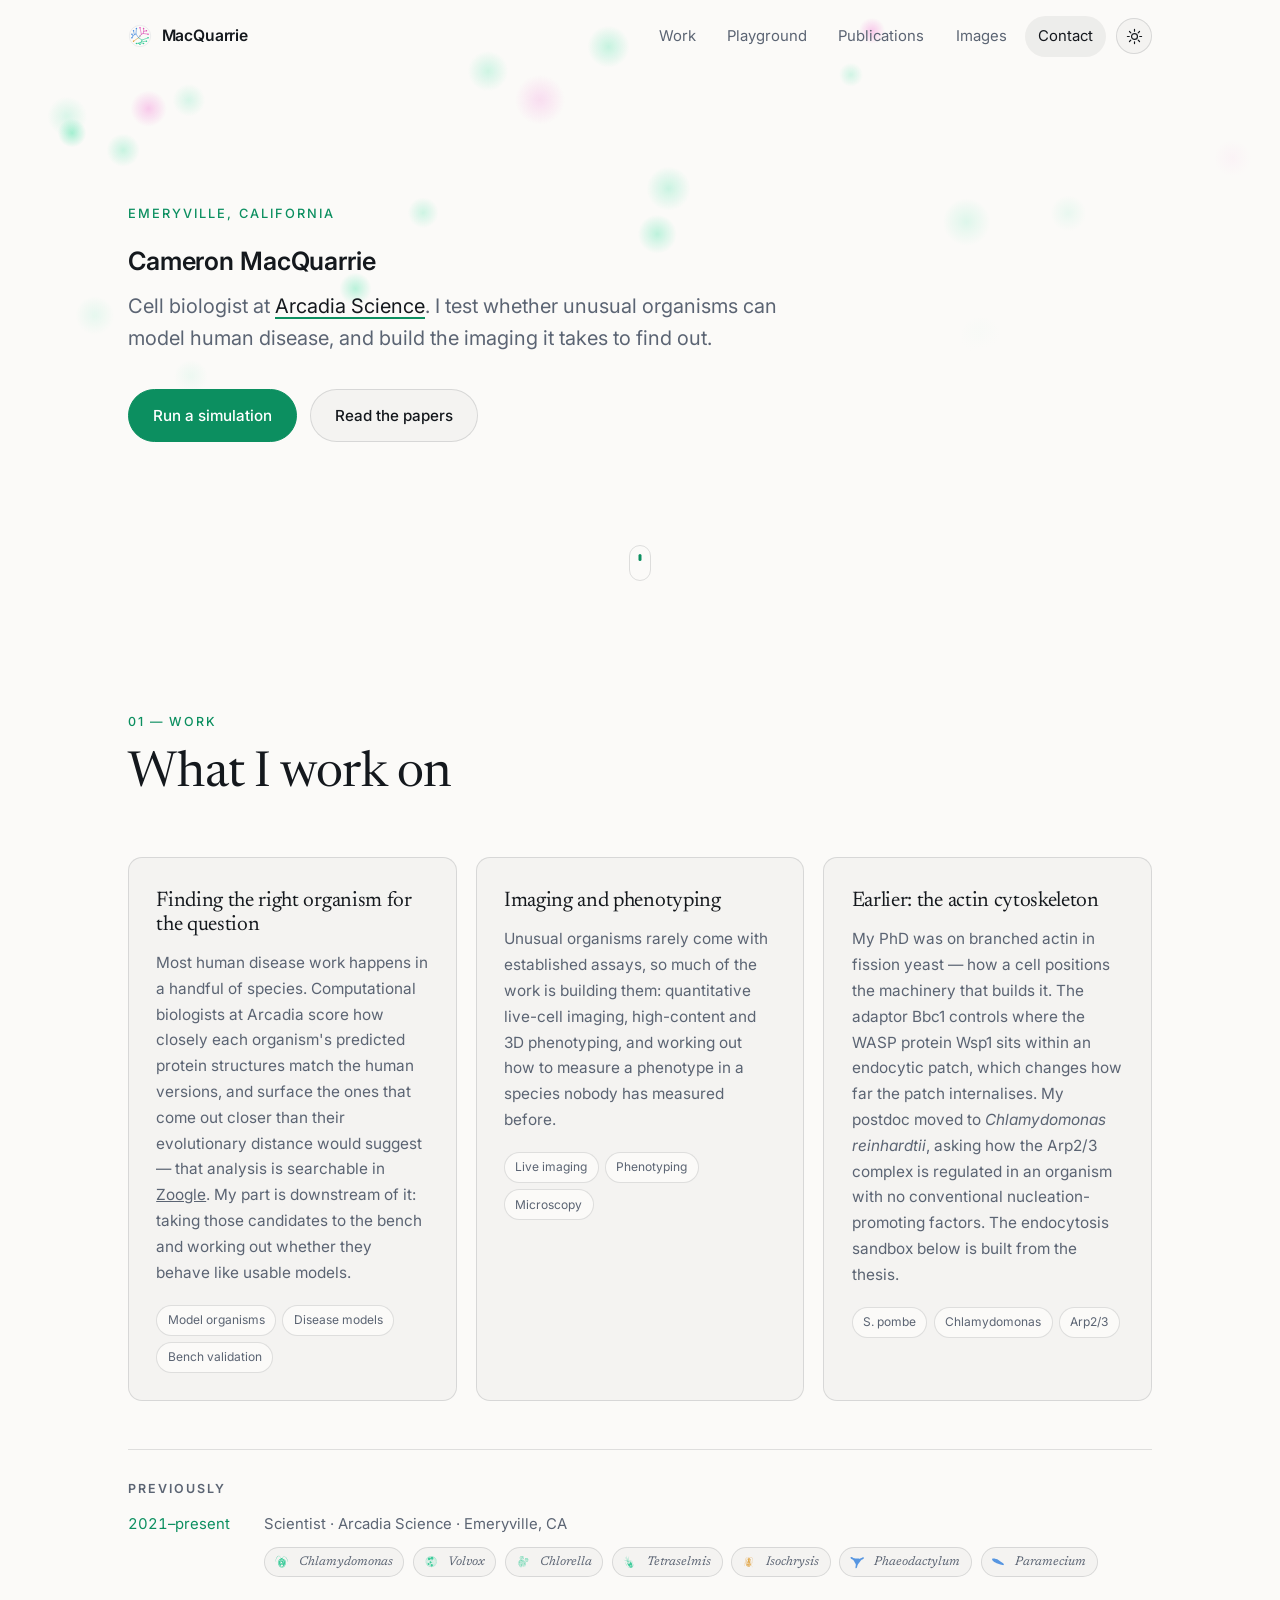
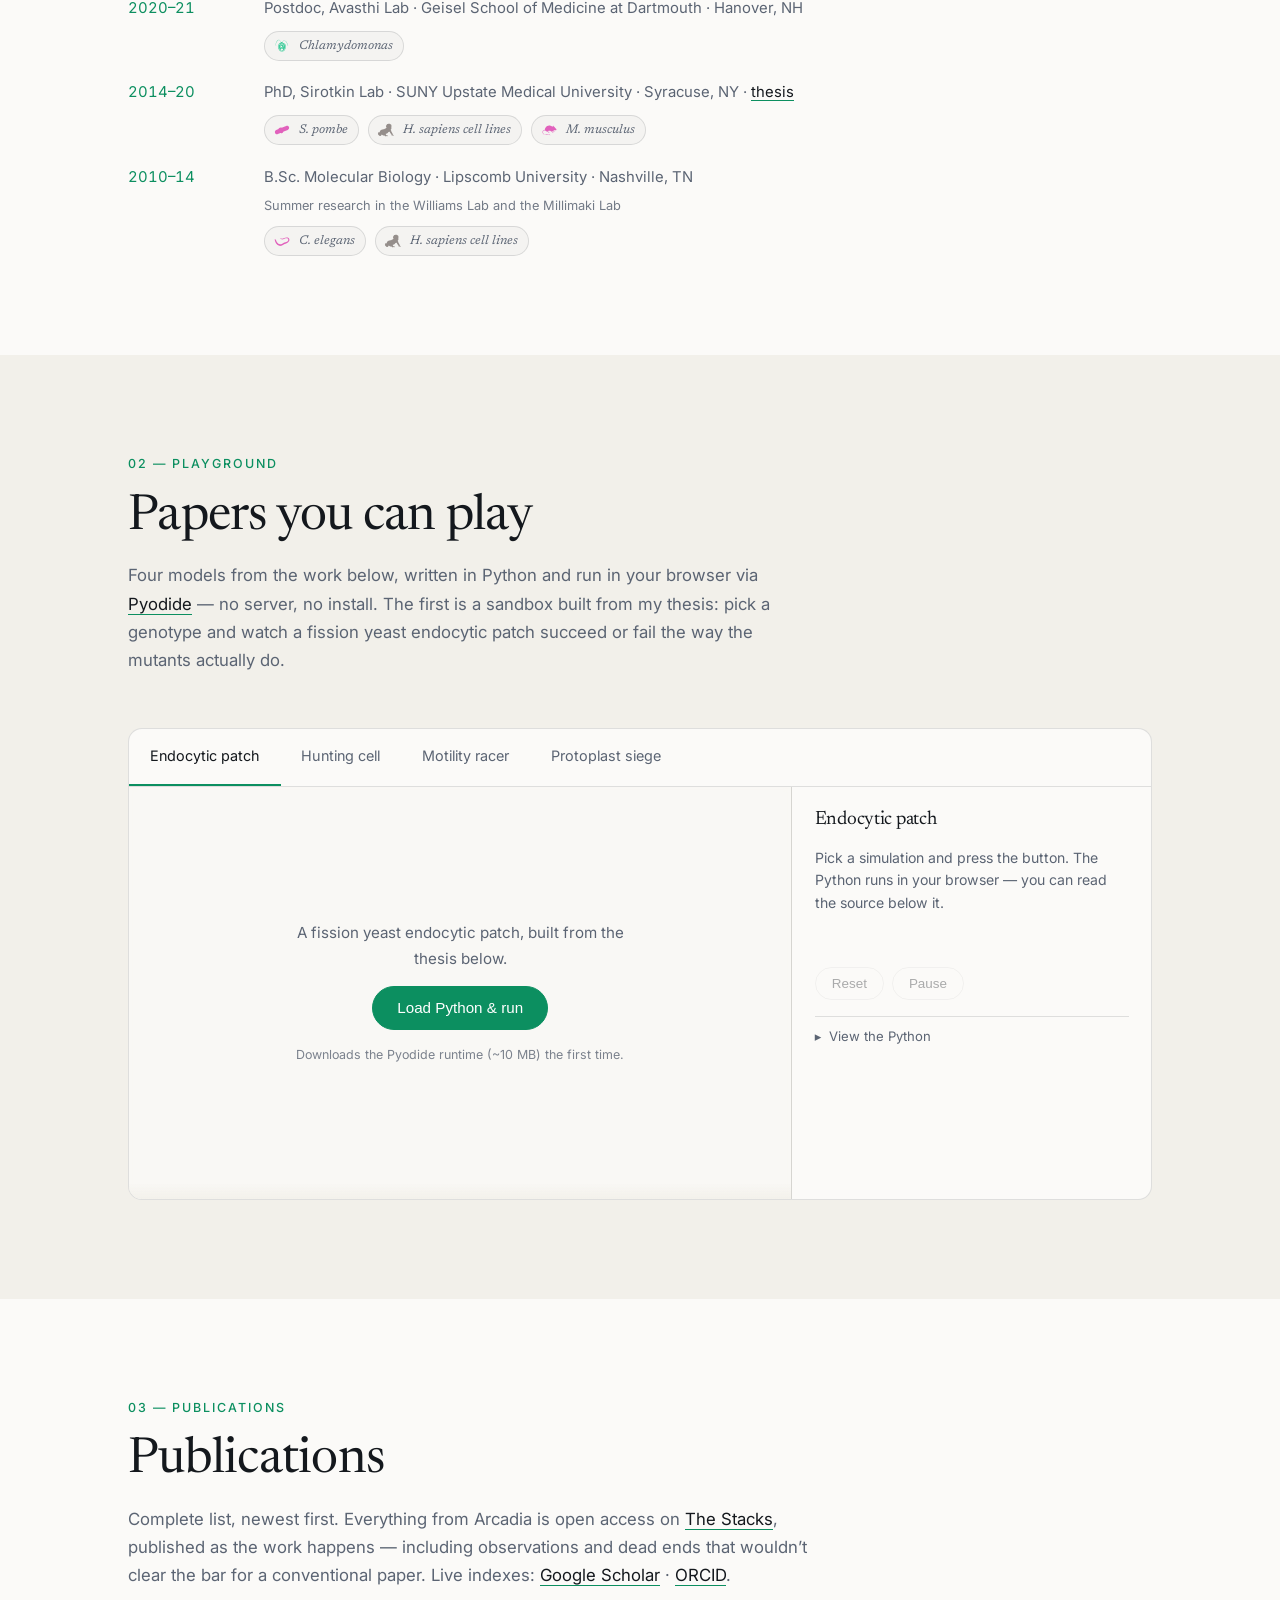
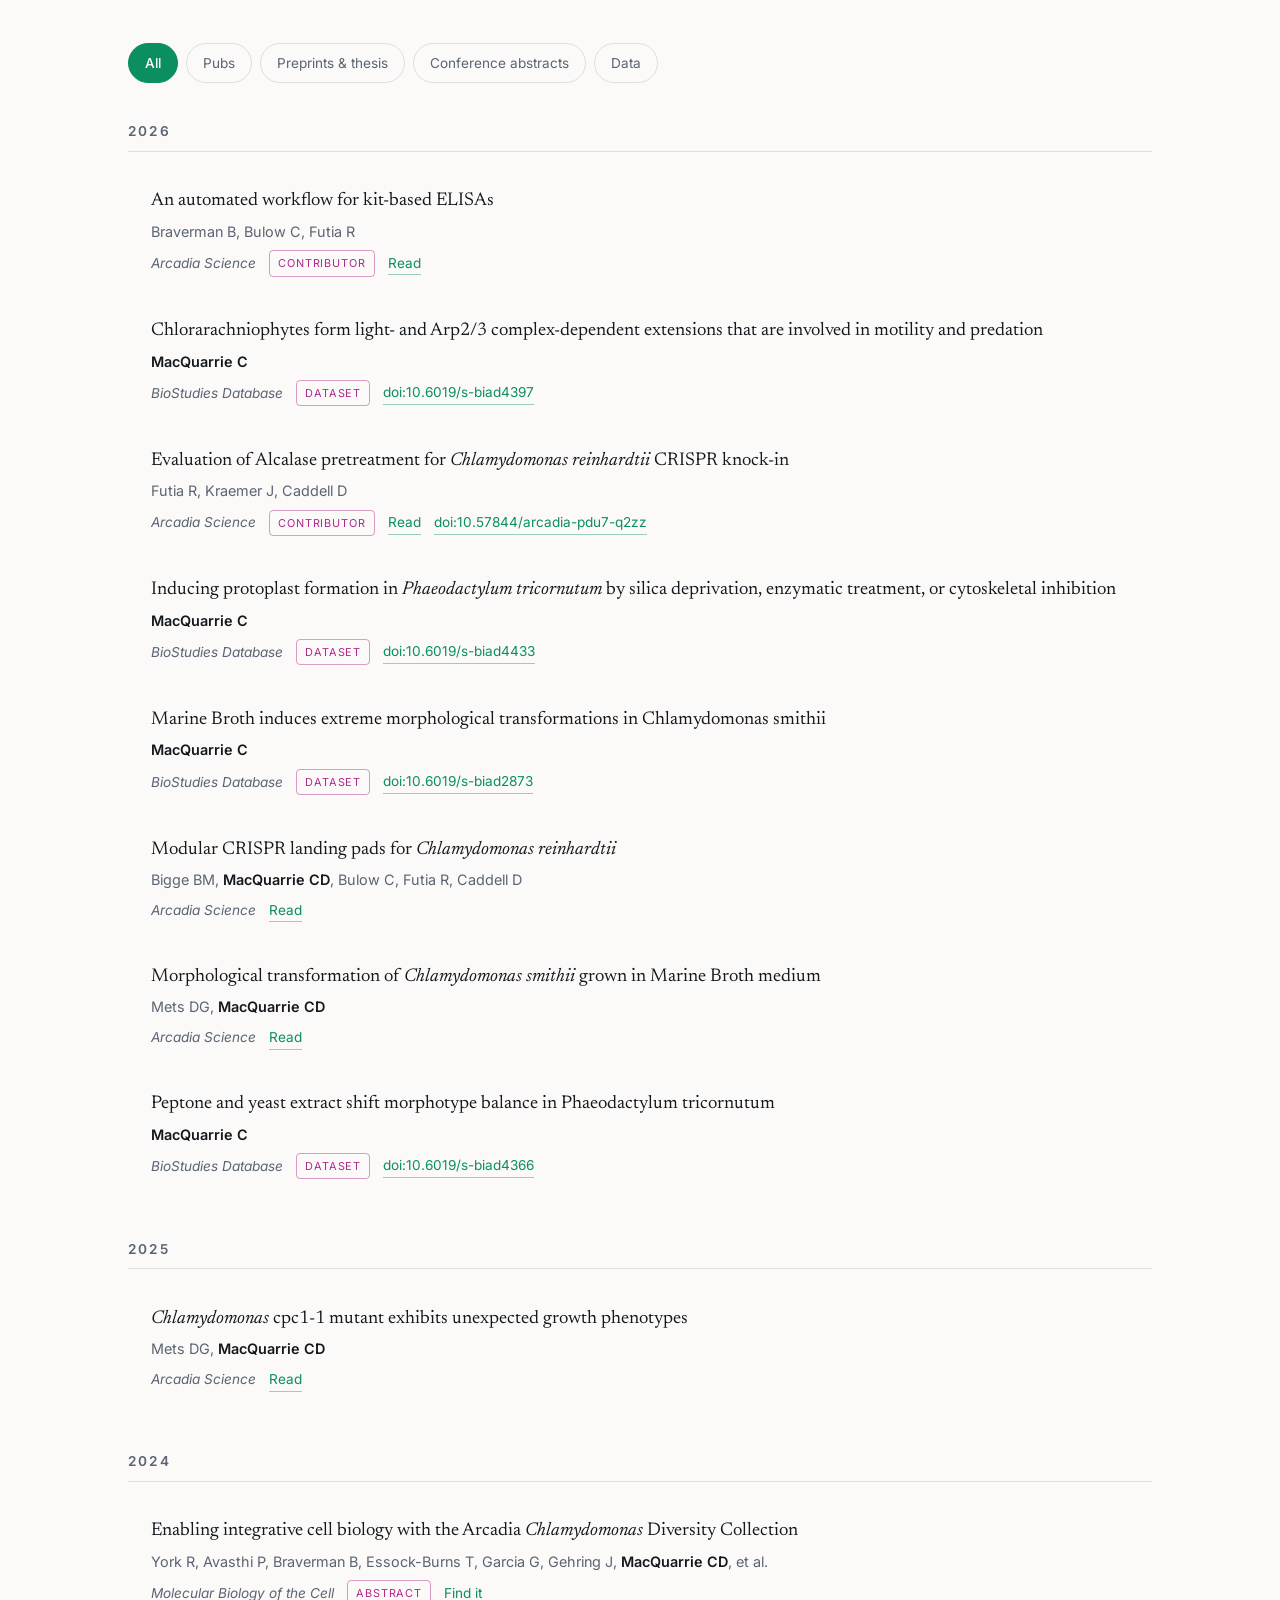
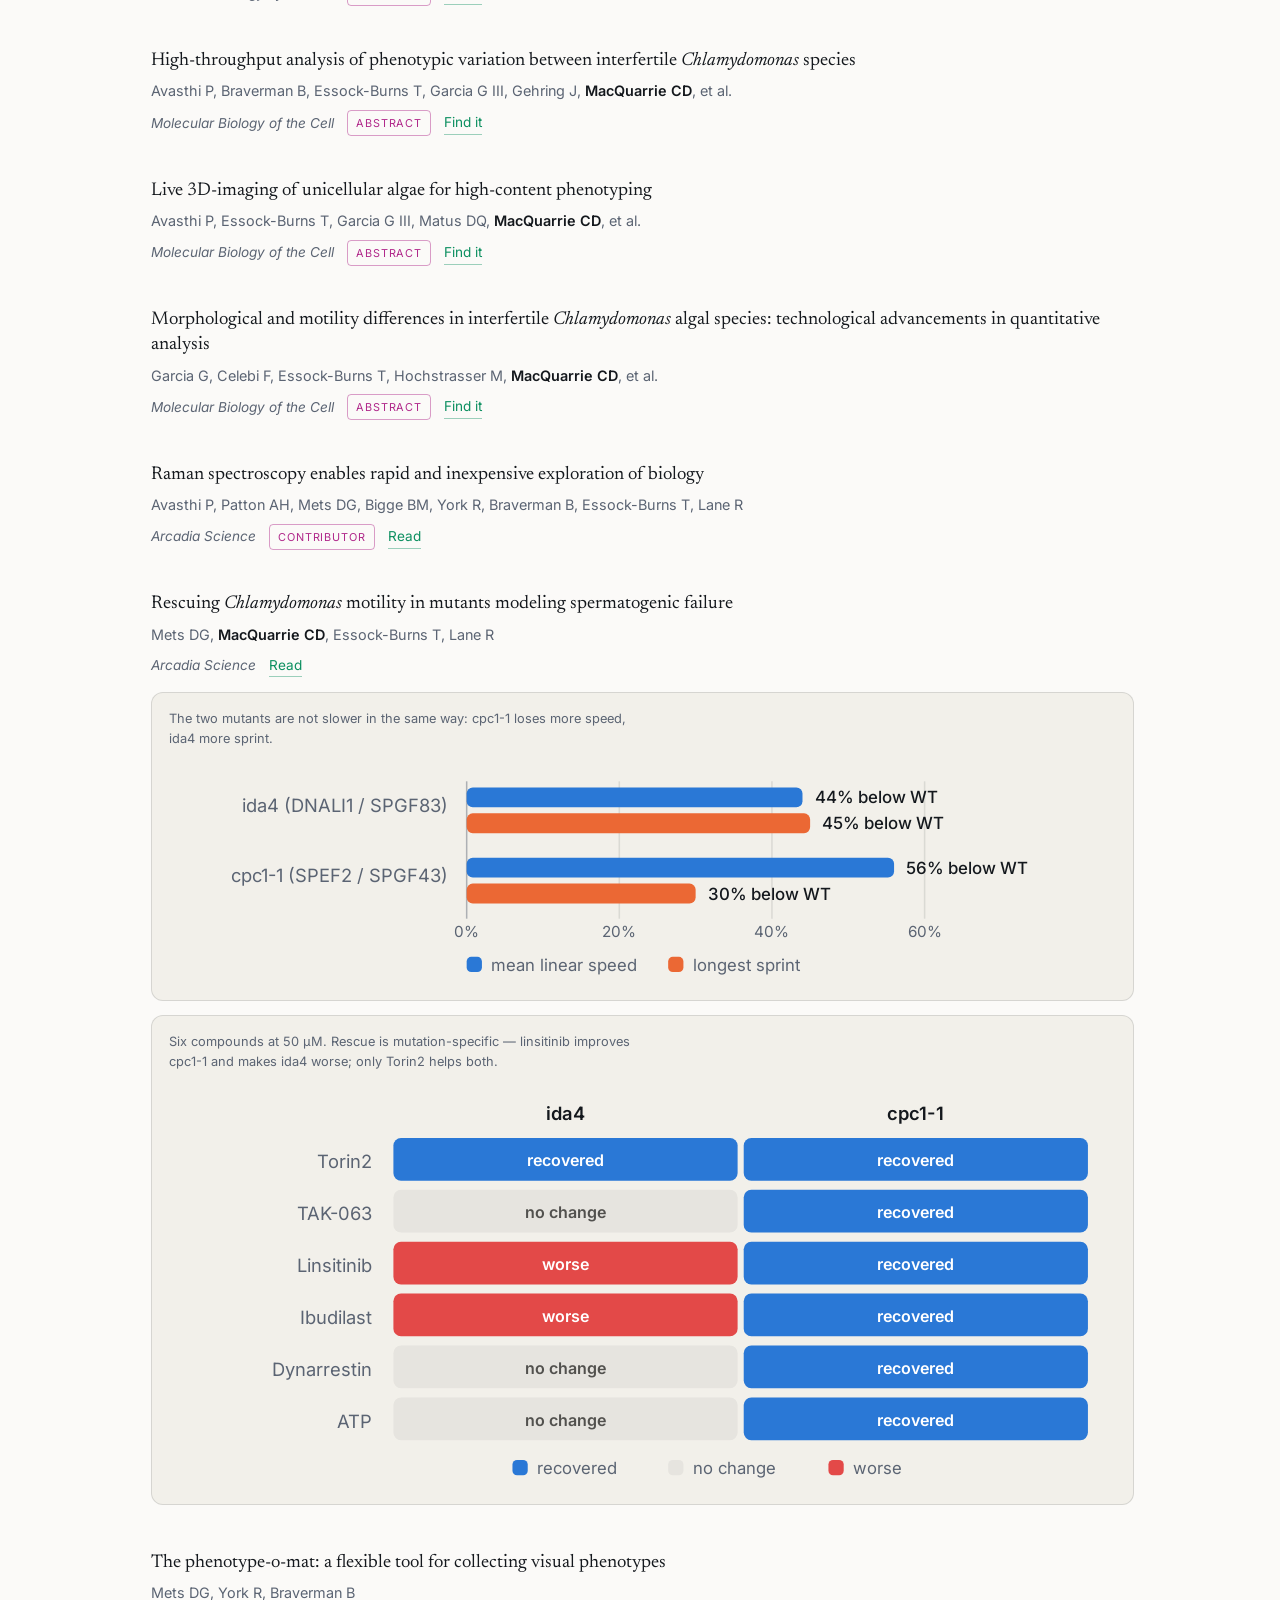
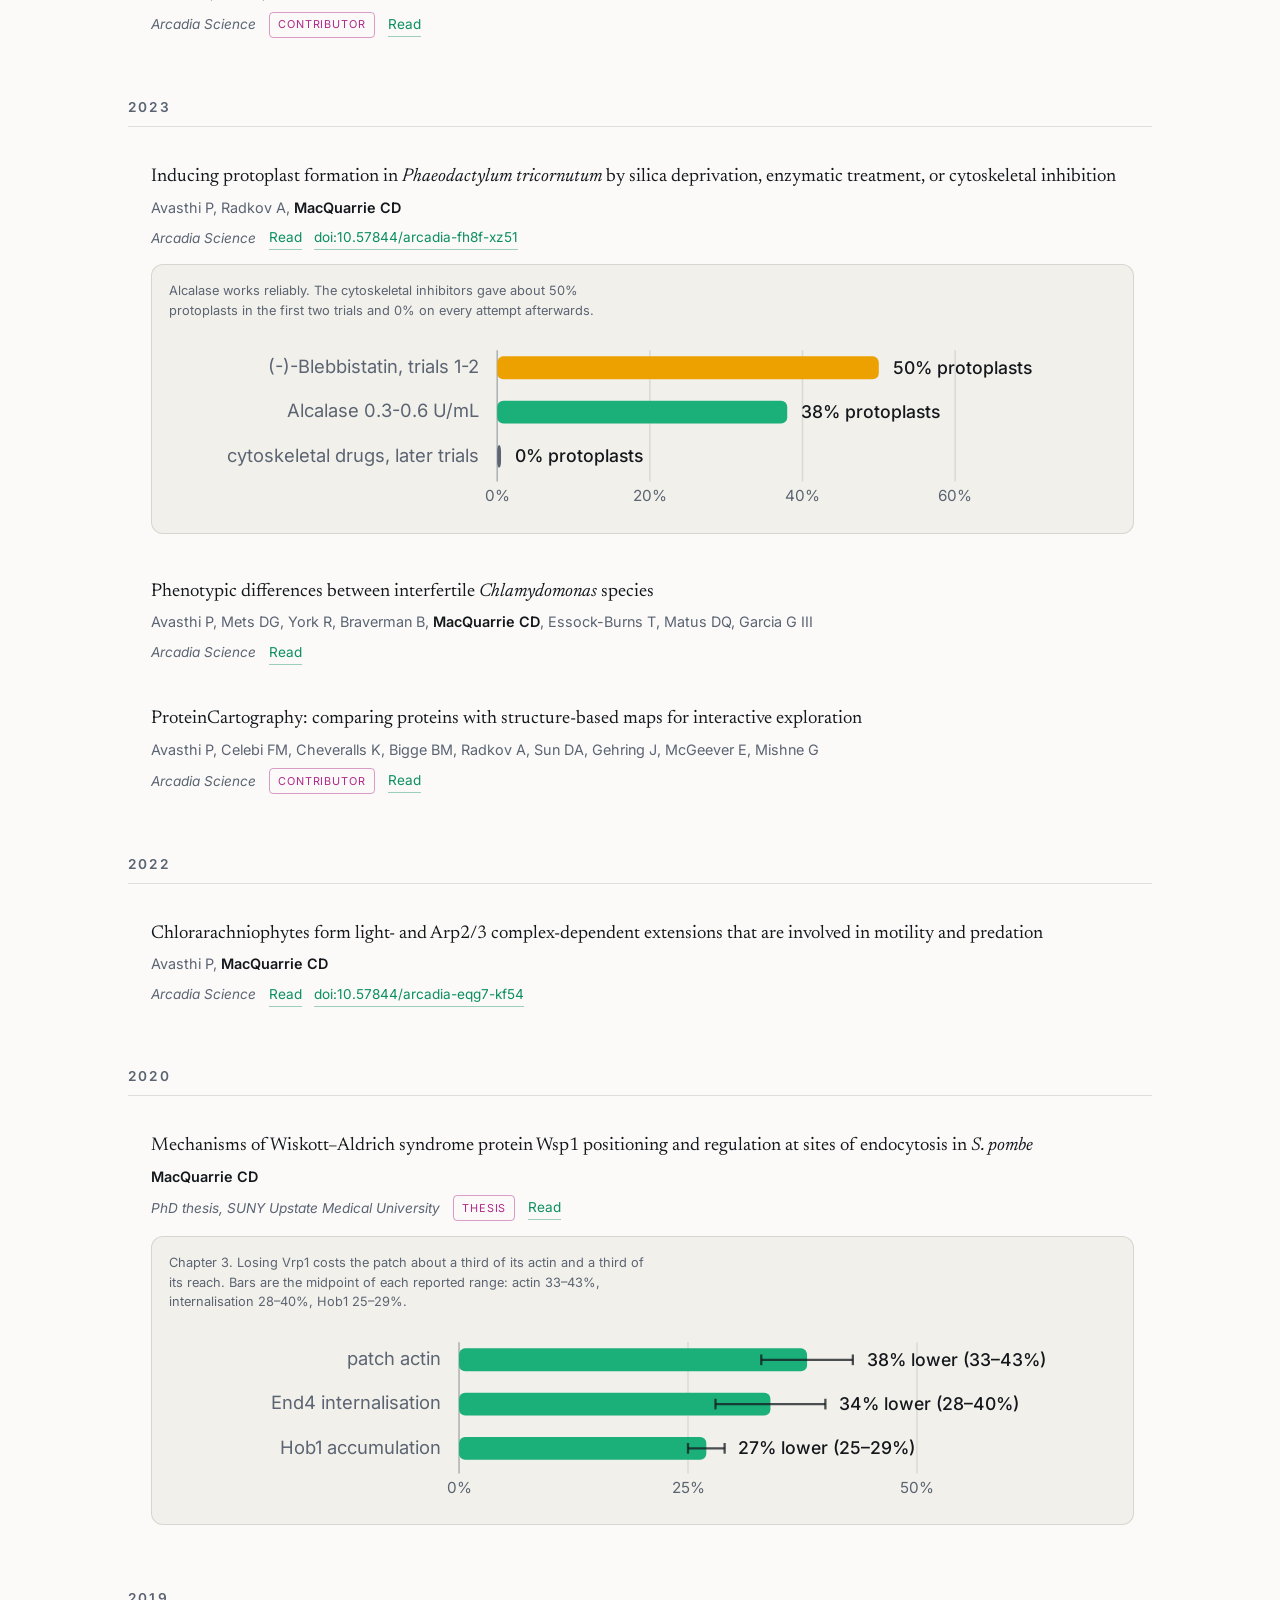
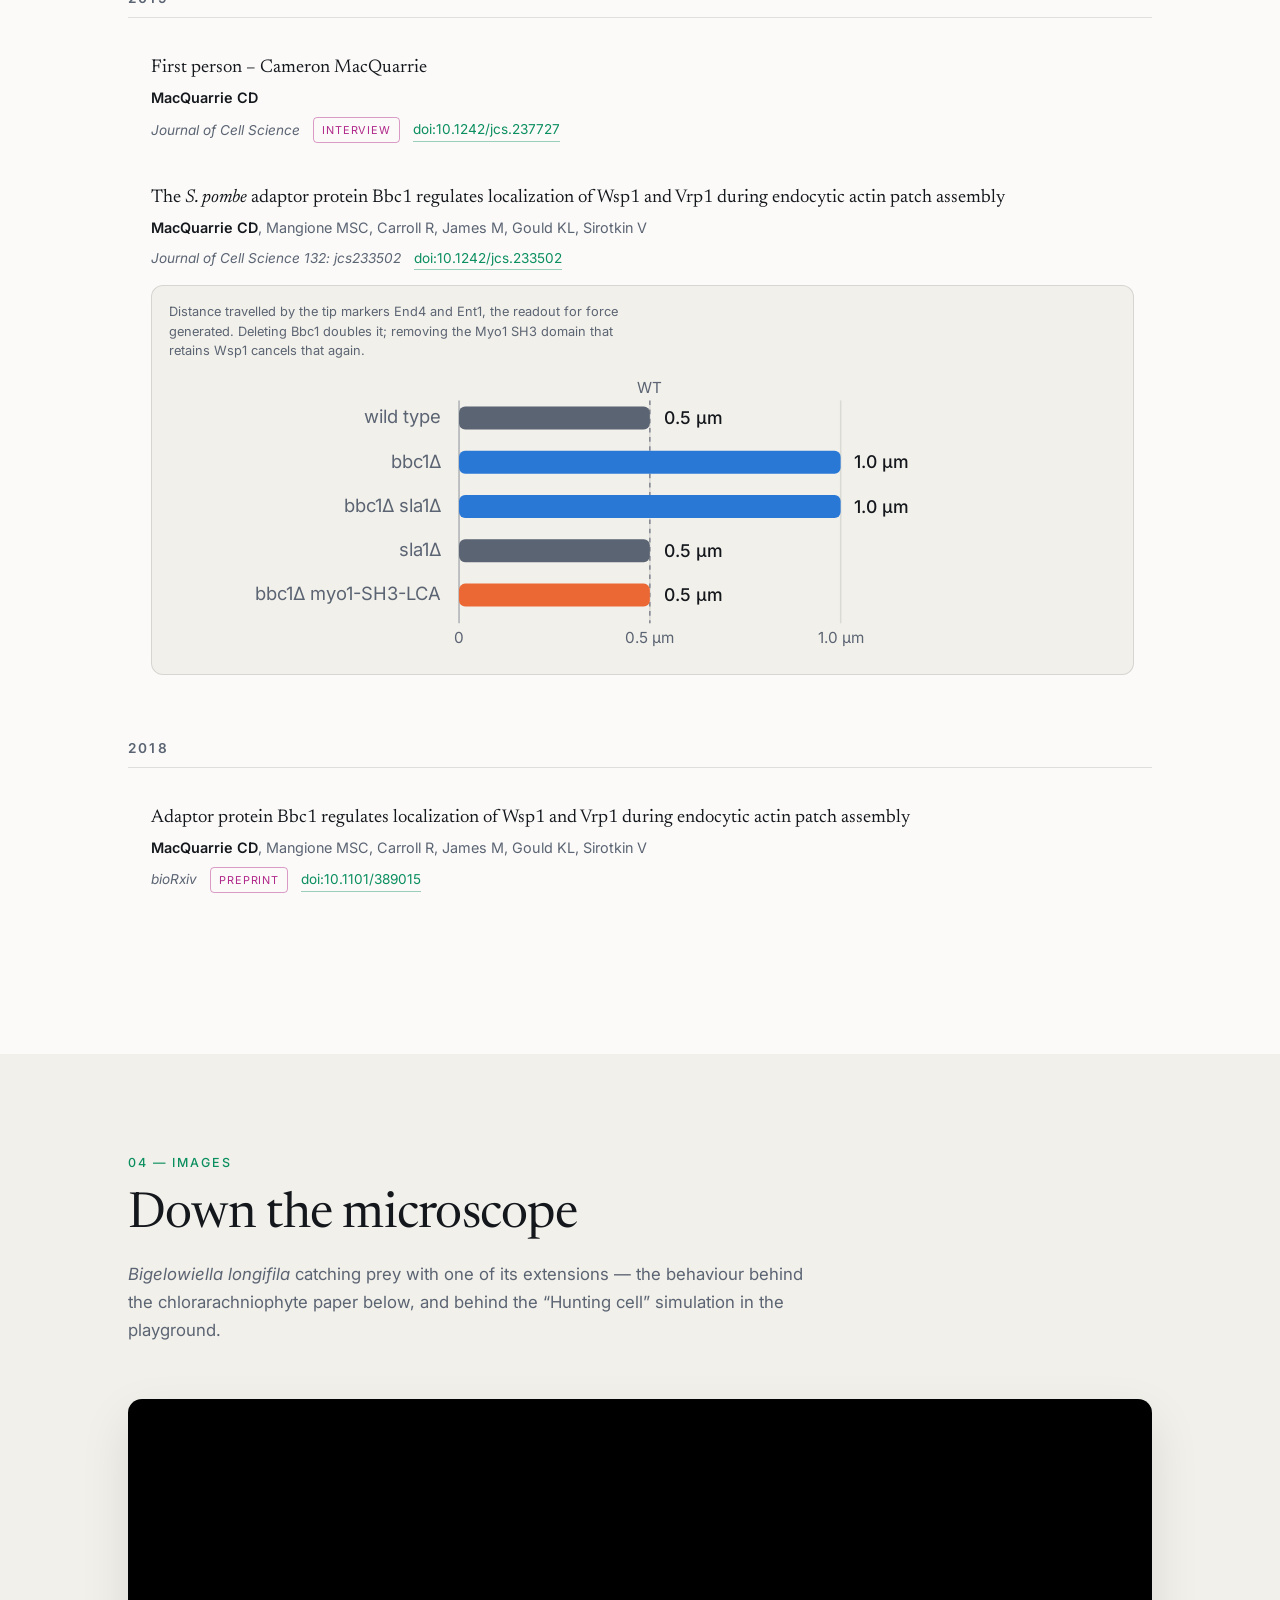
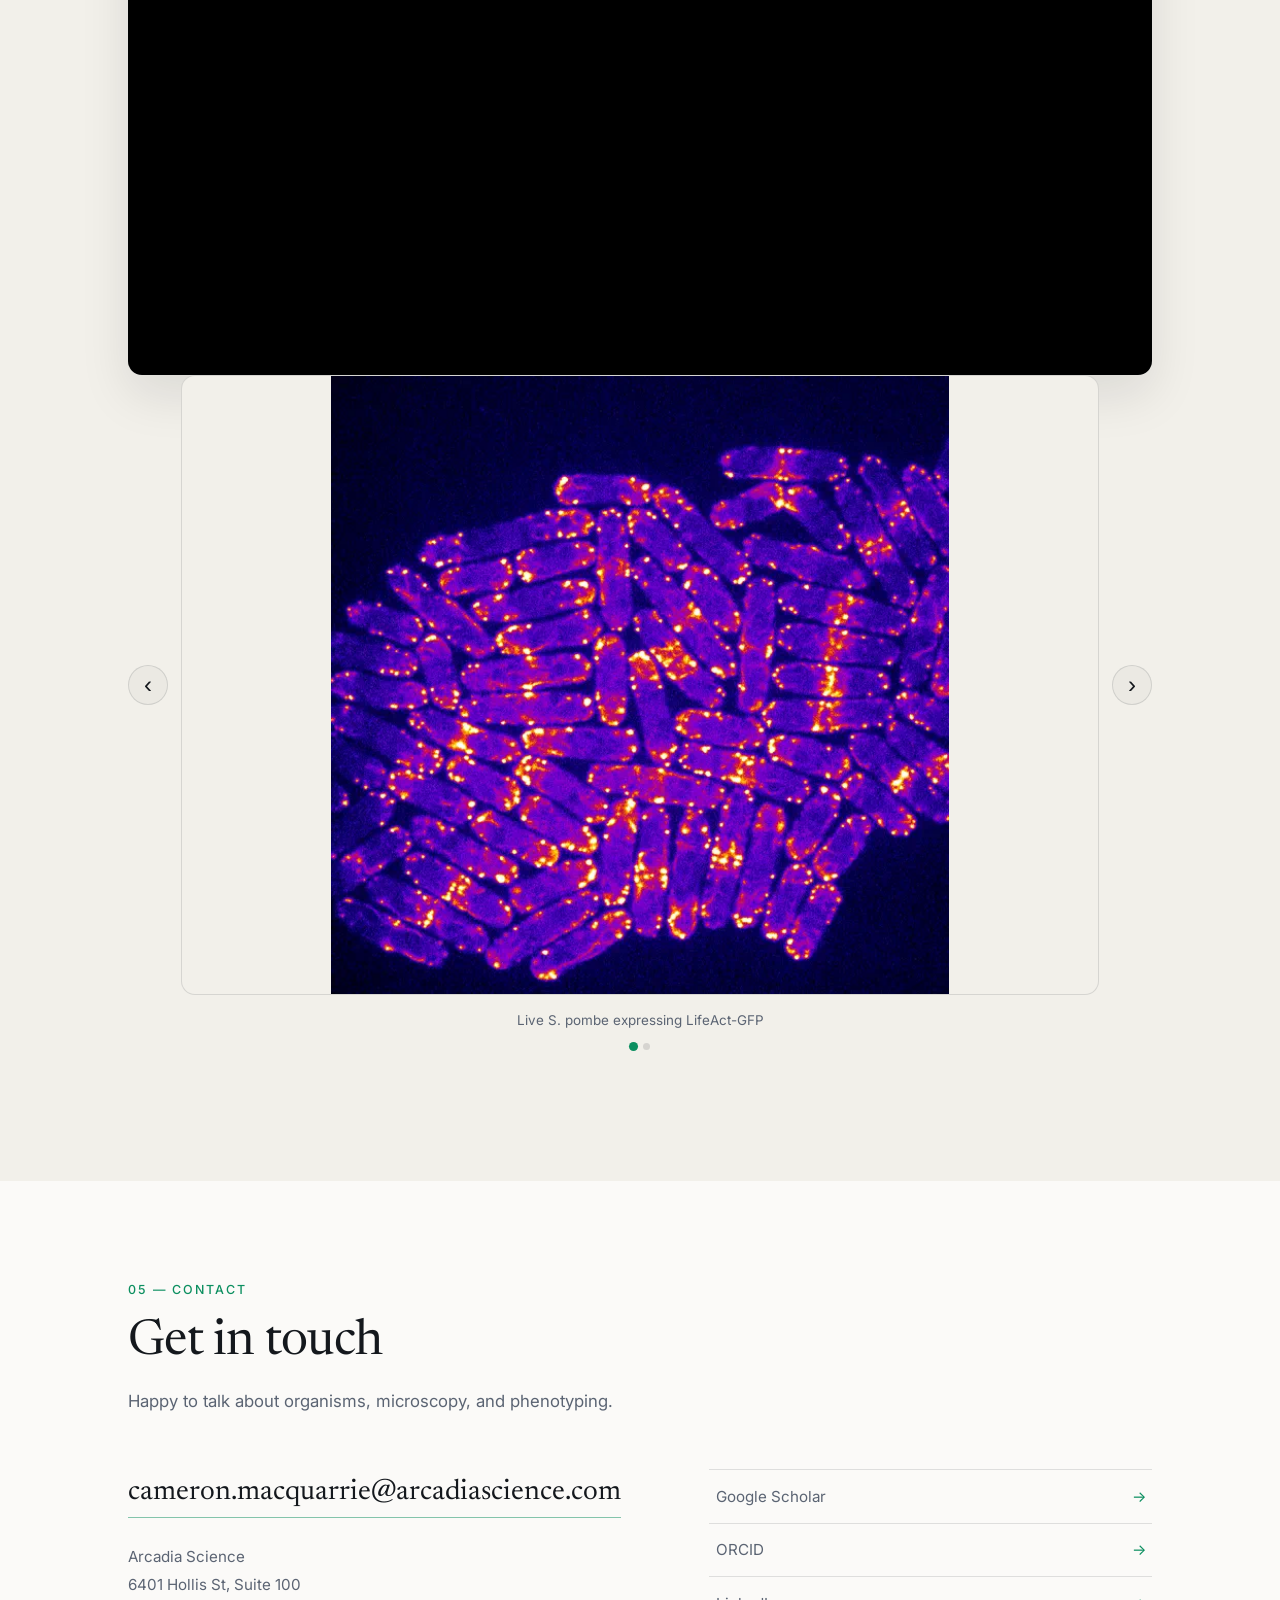
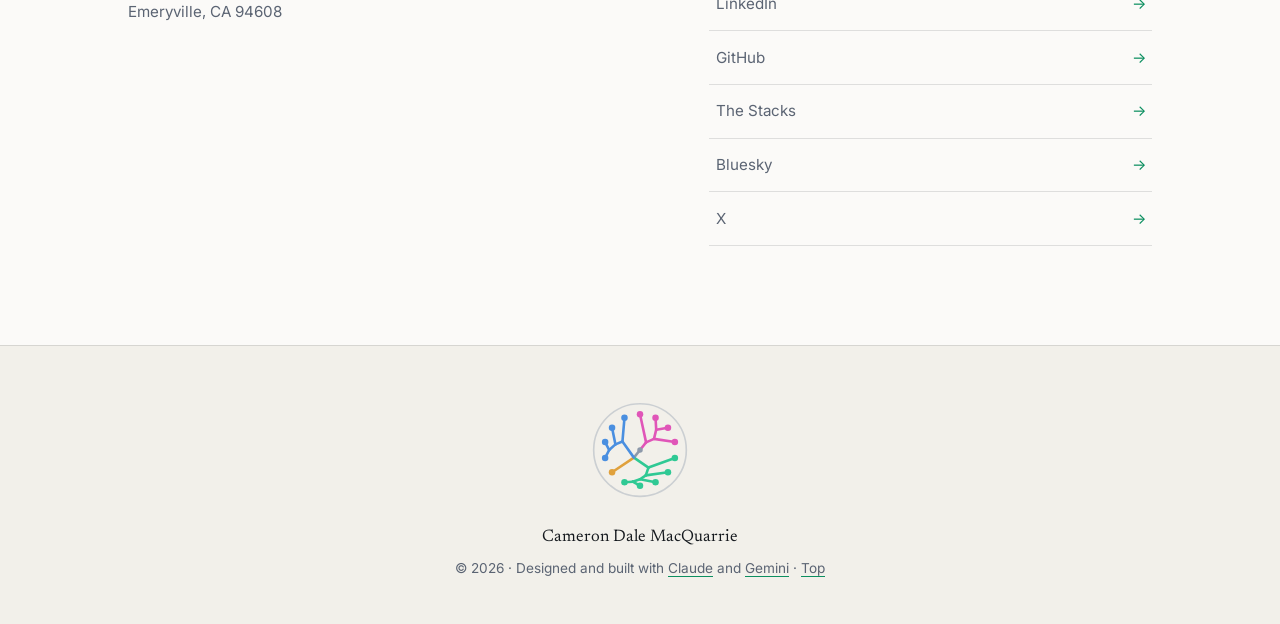
==== commit ad84b2b1: "Add BioImage Archive datasets S-BIAD4433 and S-BIAD4397" ====
--- a/index.html
+++ b/index.html
@@ -286,6 +286,13 @@
             <span class="badge">Contributor</span>
             <a class="pub-link" href="https://thestacks.org/publications/resource-cayman-his-elisa-opentrons-workflow" target="_blank" rel="noopener">Read</a></p>
         </li>
+        <li class="pub" data-kind="dataset">
+          <p class="pub-title">Chlorarachniophytes form light- and Arp2/3 complex-dependent extensions that are involved in motility and predation</p>
+          <p class="pub-authors"><b>MacQuarrie C</b></p>
+          <p class="pub-meta"><span class="venue">BioStudies Database</span>
+            <span class="badge">Dataset</span>
+            <a class="pub-link" href="https://doi.org/10.6019/s-biad4397" target="_blank" rel="noopener">doi:10.6019/s-biad4397</a></p>
+        </li>
         <li class="pub" data-kind="arcadia">
           <p class="pub-title">Evaluation of Alcalase pretreatment for <em>Chlamydomonas reinhardtii</em> CRISPR knock-in</p>
           <p class="pub-authors">Futia R, Kraemer J, Caddell D</p>
@@ -293,6 +300,13 @@
             <span class="badge">Contributor</span>
             <a class="pub-link" href="https://thestacks.org/publications/informative-failure-alcalase-crispr-chlamydomonas" target="_blank" rel="noopener">Read</a>
             <a class="pub-link pub-doi" href="https://doi.org/10.57844/arcadia-pdu7-q2zz" target="_blank" rel="noopener">doi:10.57844/arcadia-pdu7-q2zz</a></p>
+        </li>
+        <li class="pub" data-kind="dataset">
+          <p class="pub-title">Inducing protoplast formation in <em>Phaeodactylum tricornutum</em> by silica deprivation, enzymatic treatment, or cytoskeletal inhibition</p>
+          <p class="pub-authors"><b>MacQuarrie C</b></p>
+          <p class="pub-meta"><span class="venue">BioStudies Database</span>
+            <span class="badge">Dataset</span>
+            <a class="pub-link" href="https://doi.org/10.6019/s-biad4433" target="_blank" rel="noopener">doi:10.6019/s-biad4433</a></p>
         </li>
         <li class="pub" data-kind="dataset">
           <p class="pub-title">Marine Broth induces extreme morphological transformations in Chlamydomonas smithii</p>
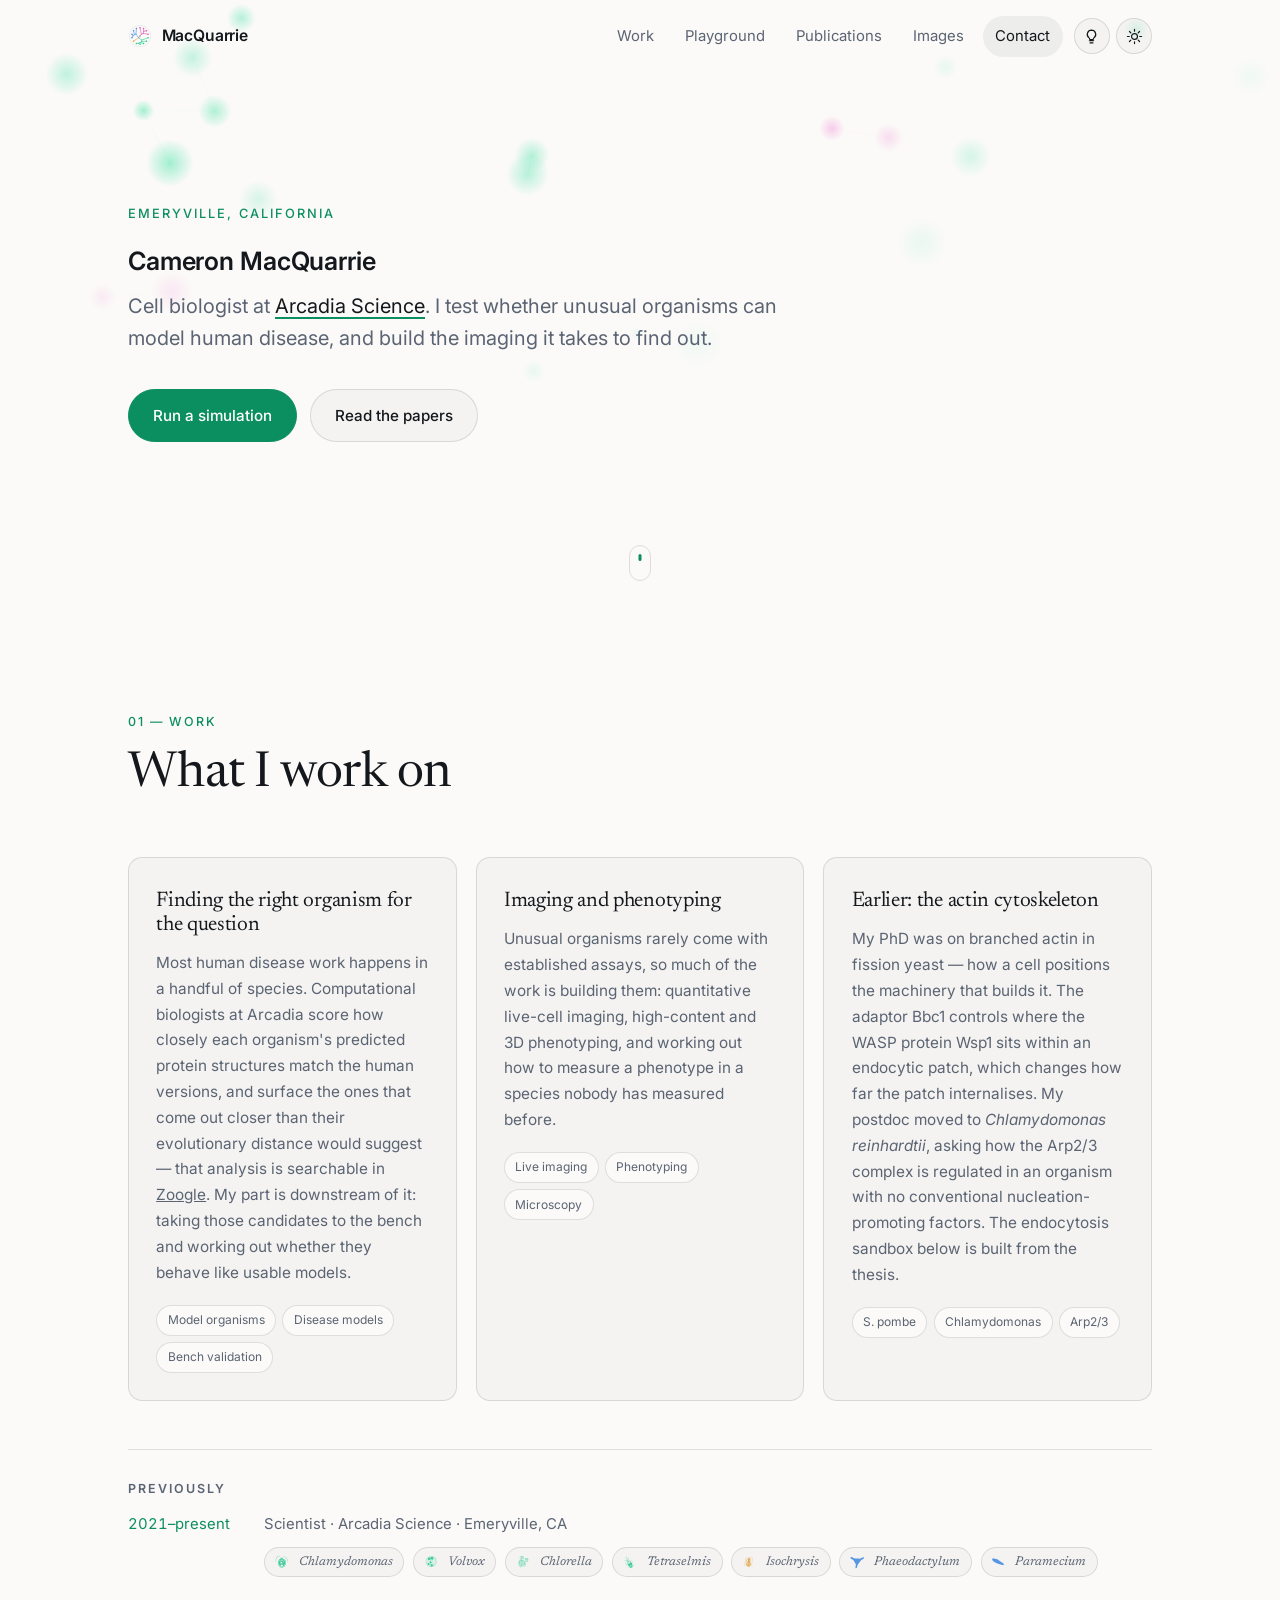
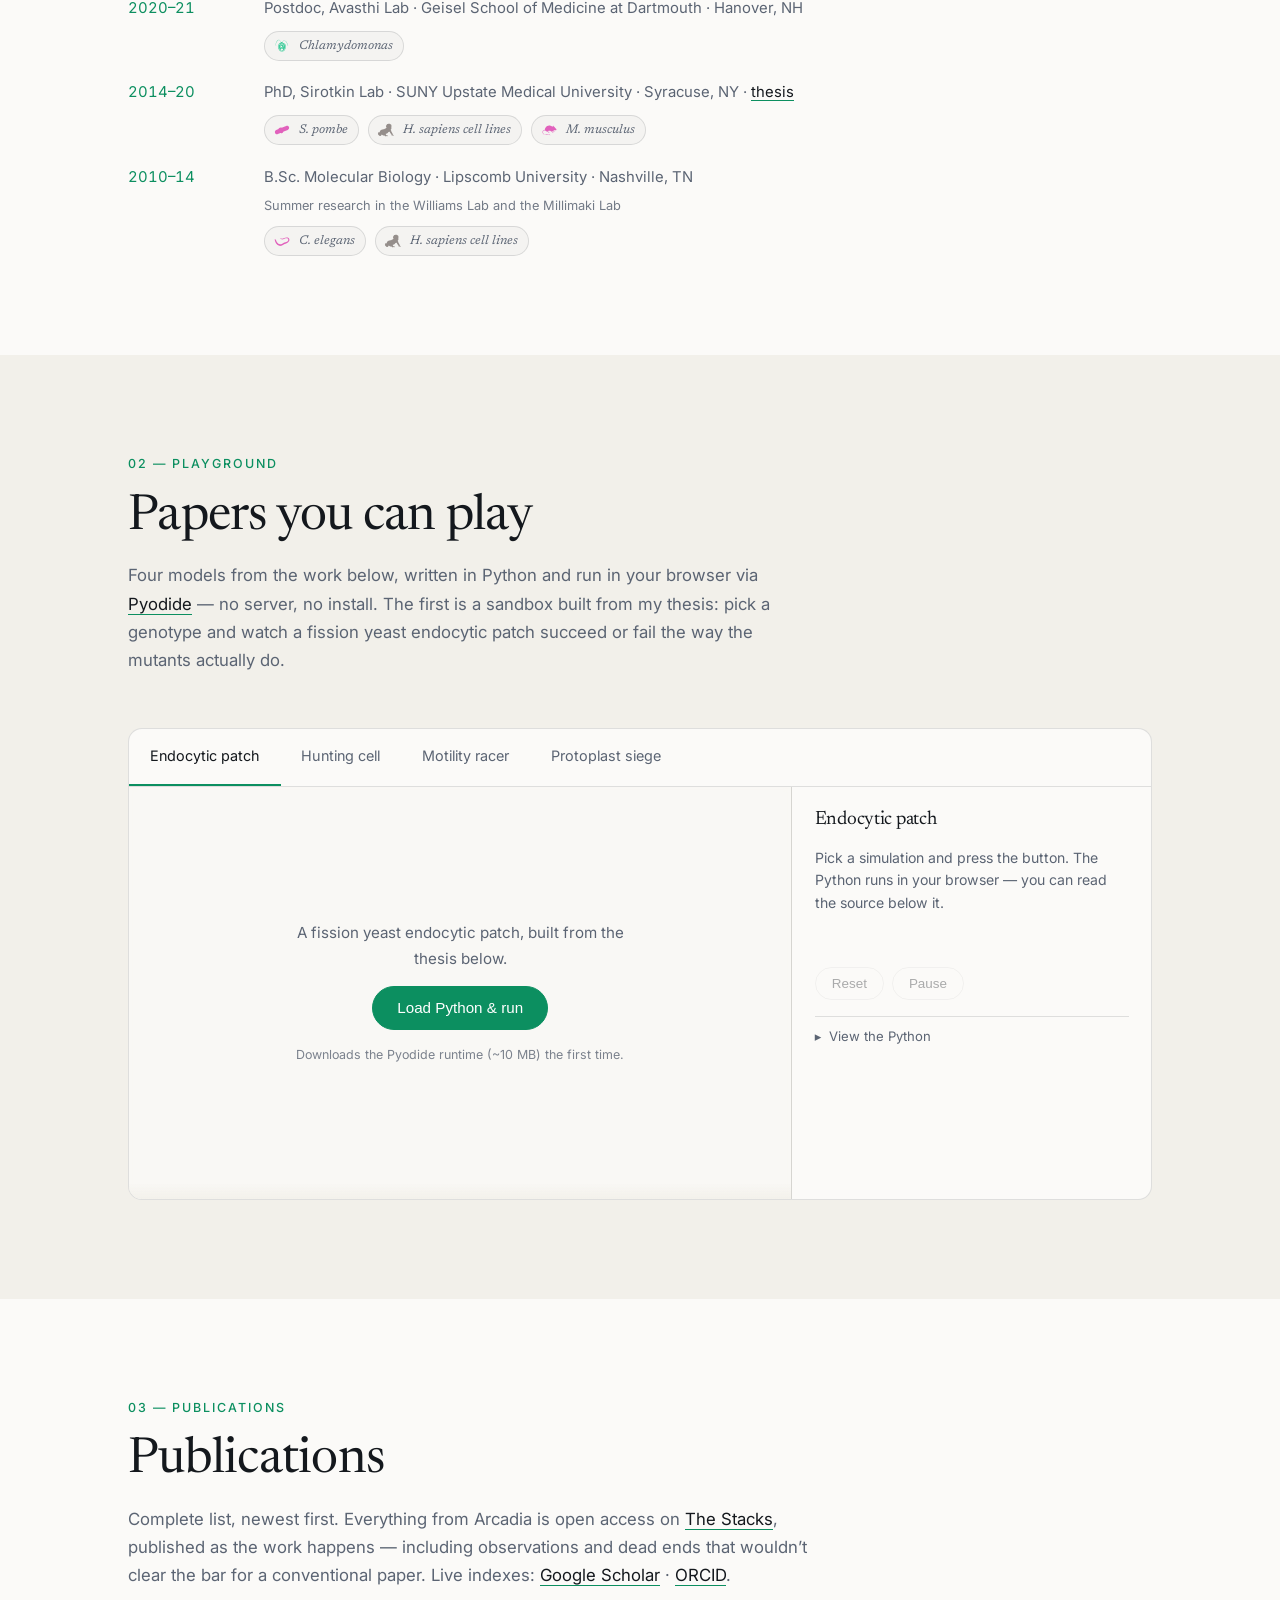
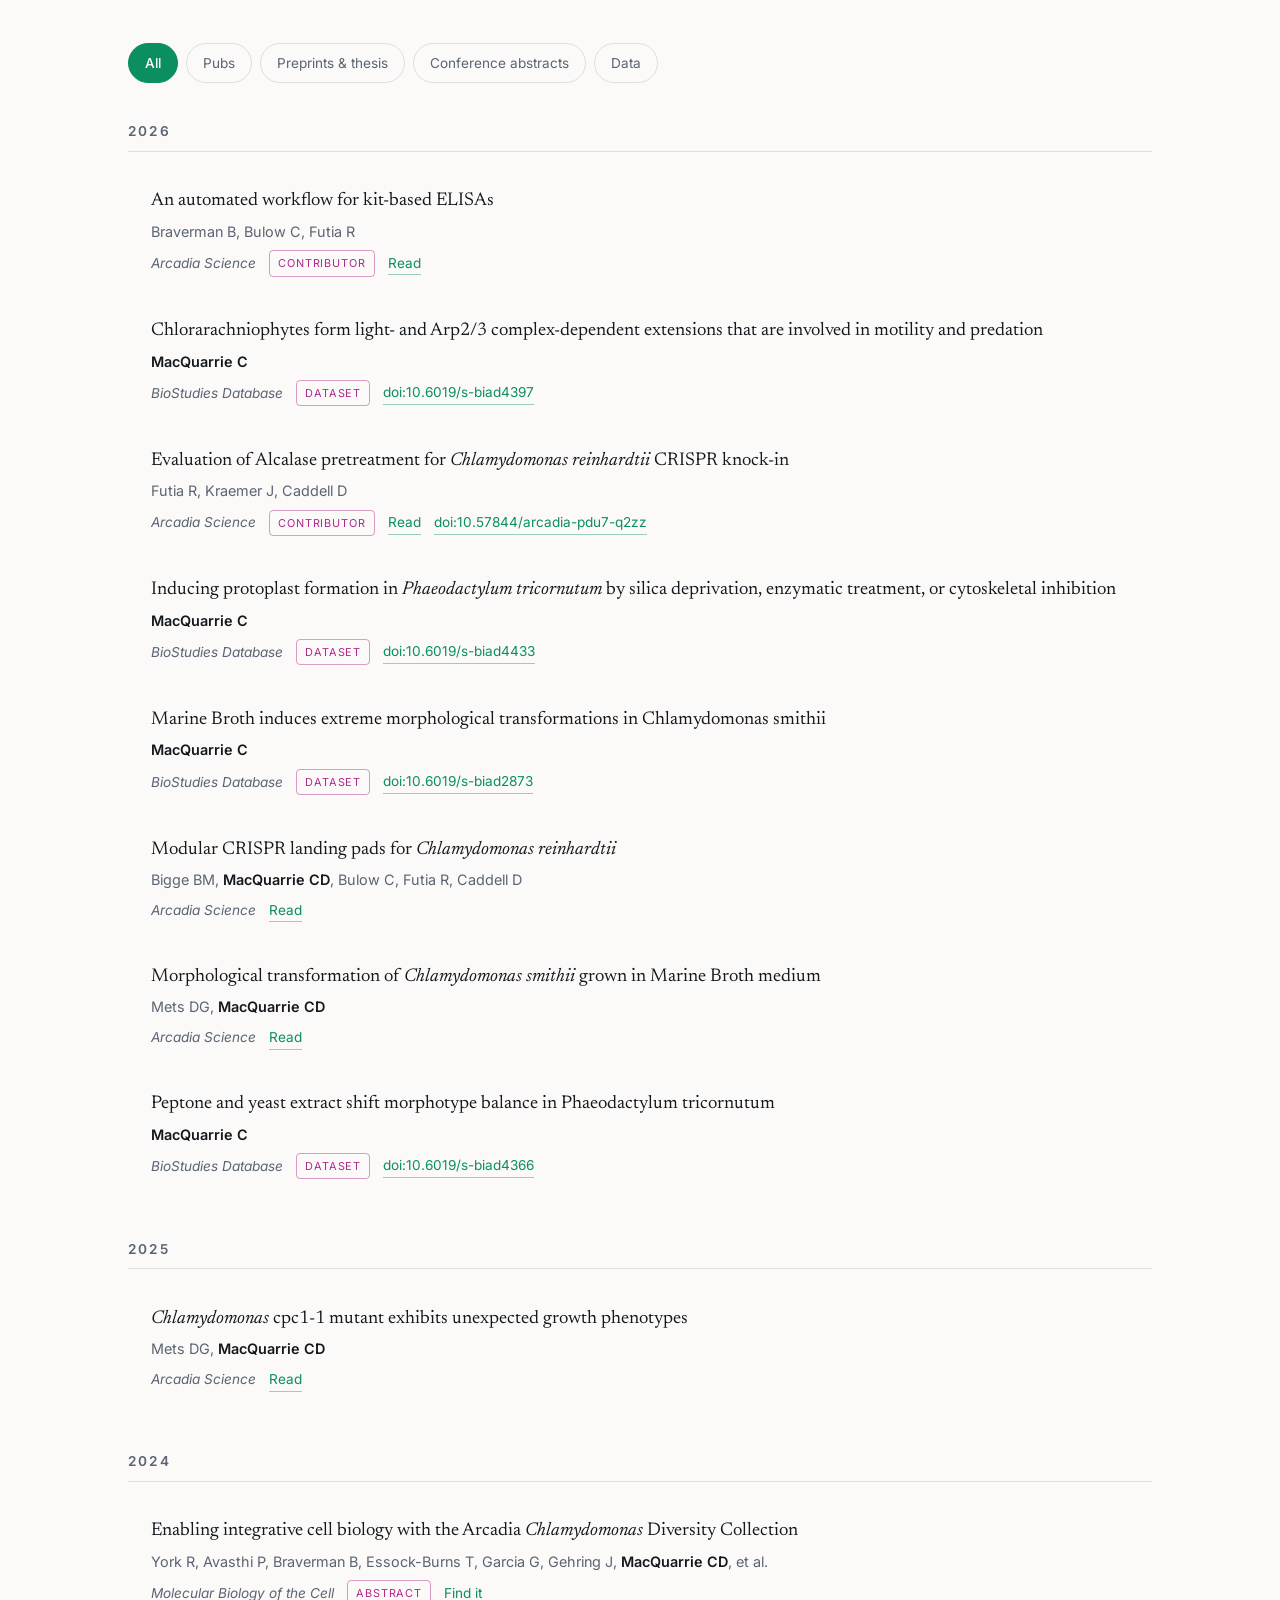
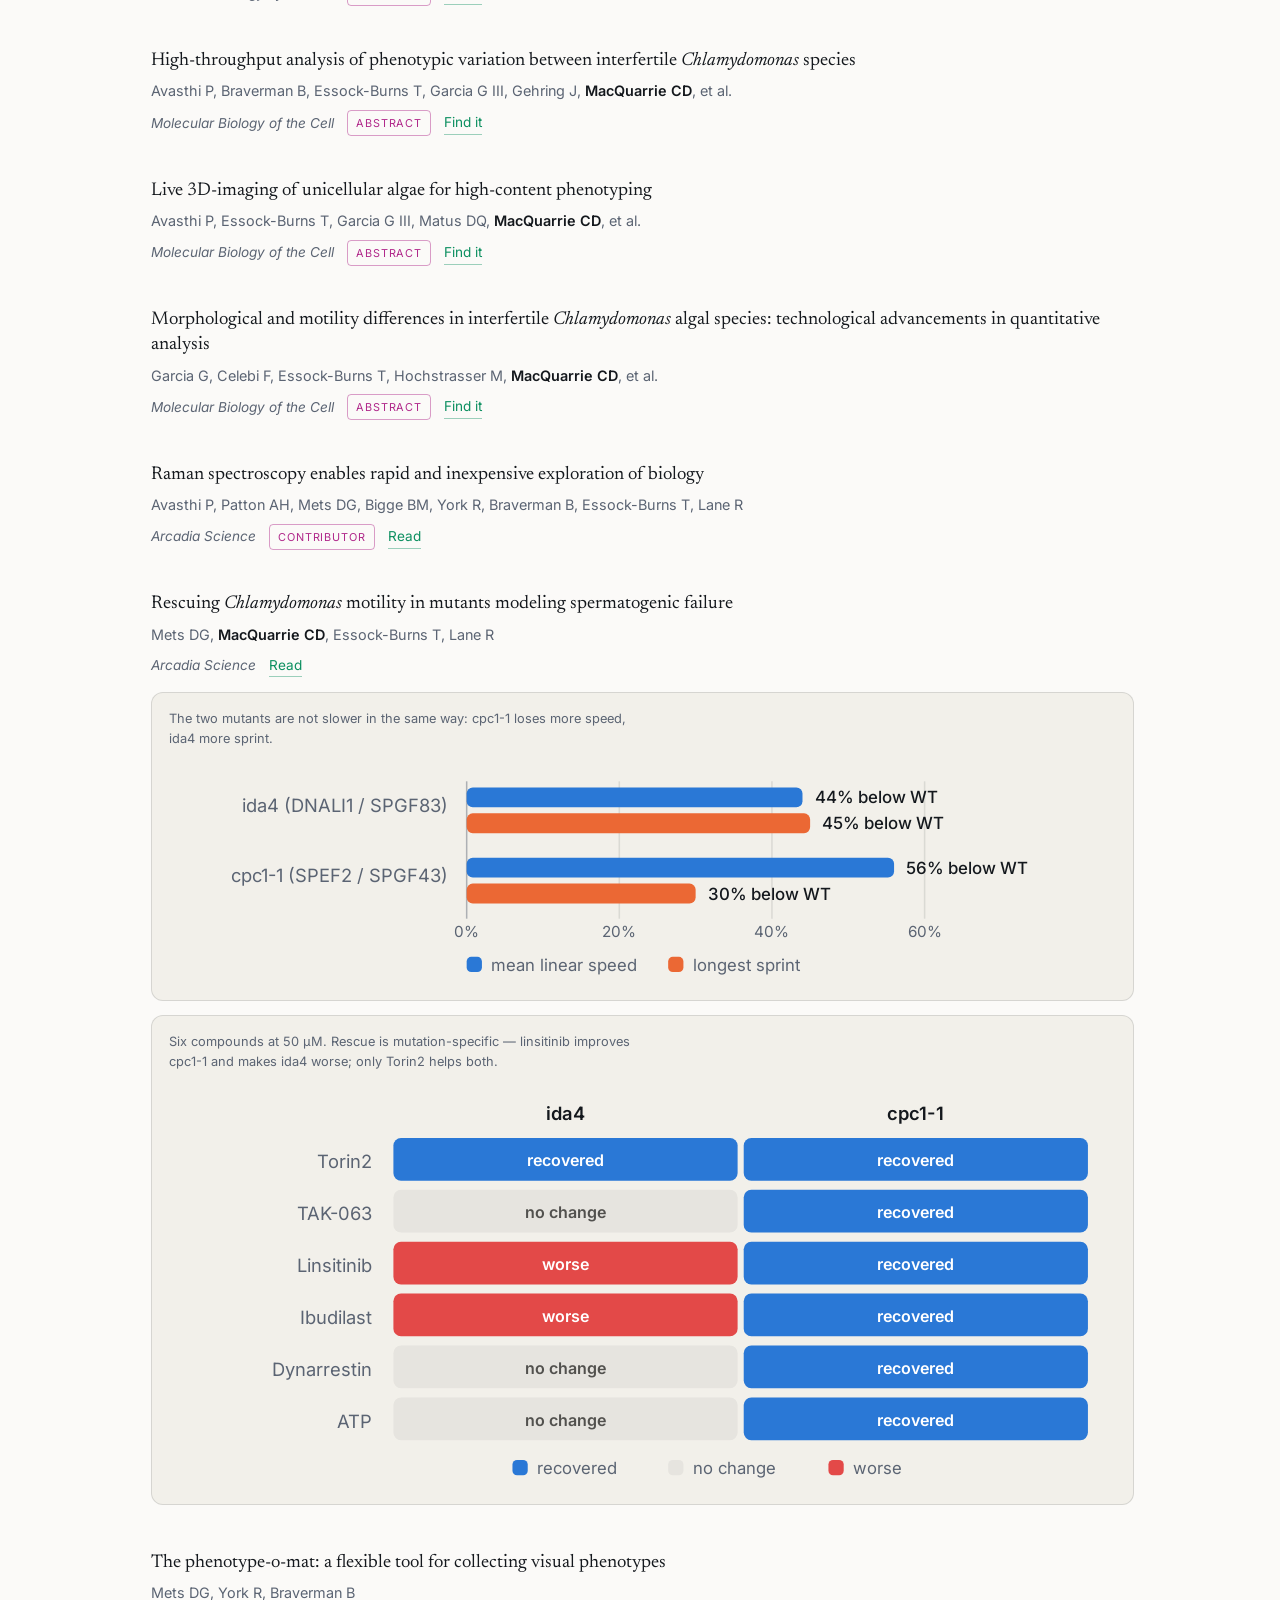
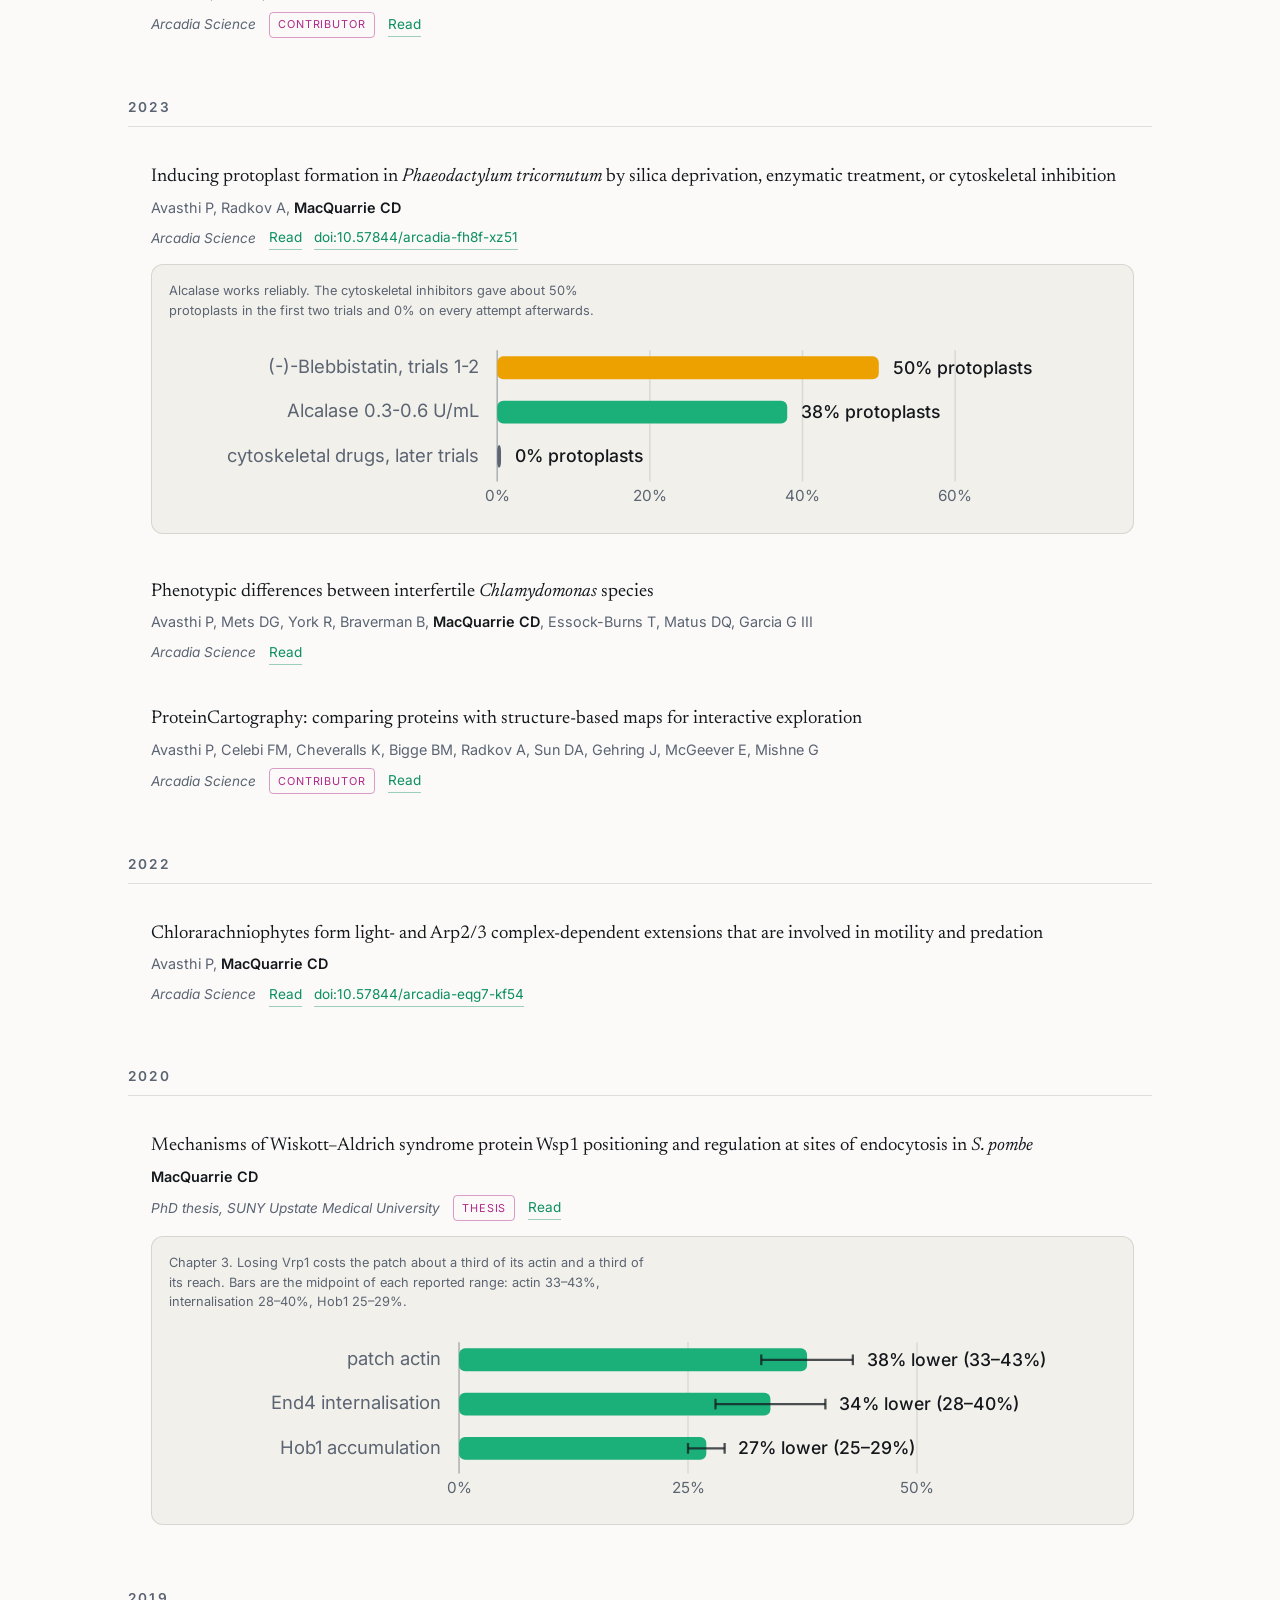
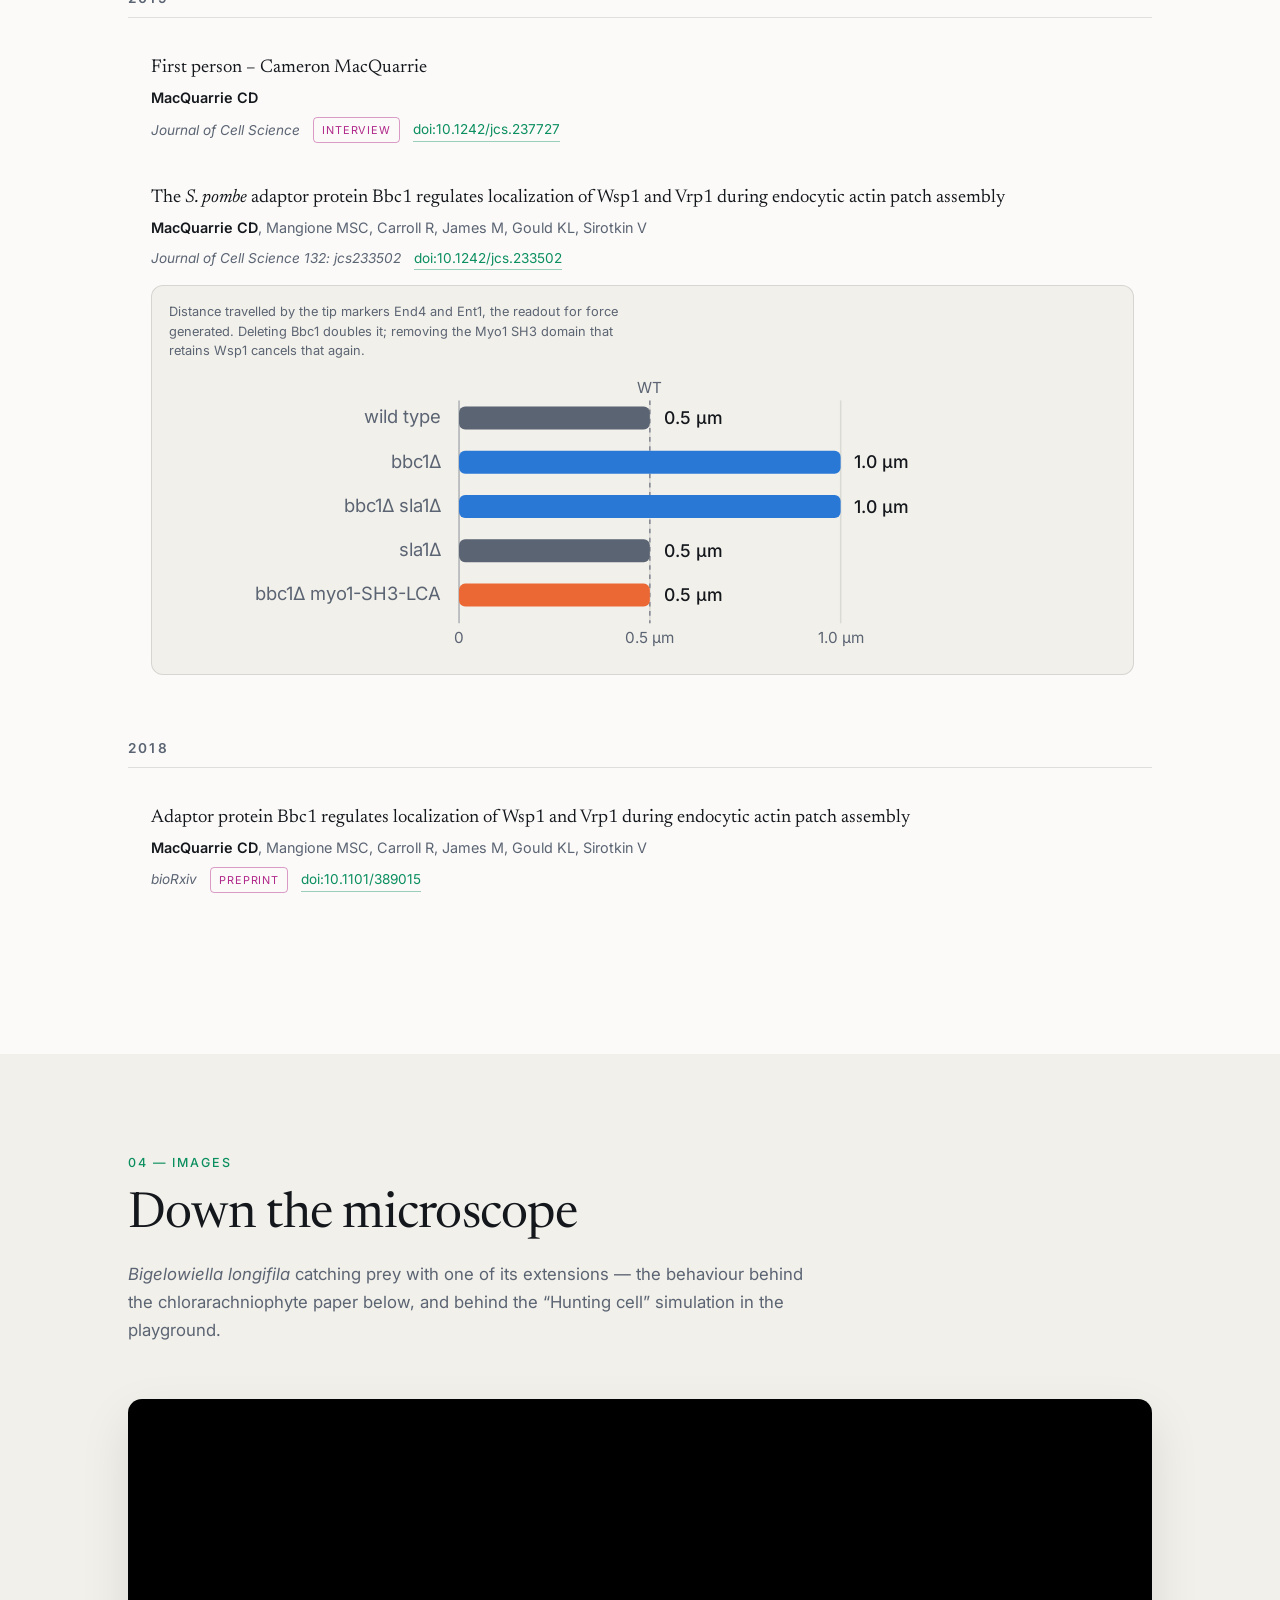
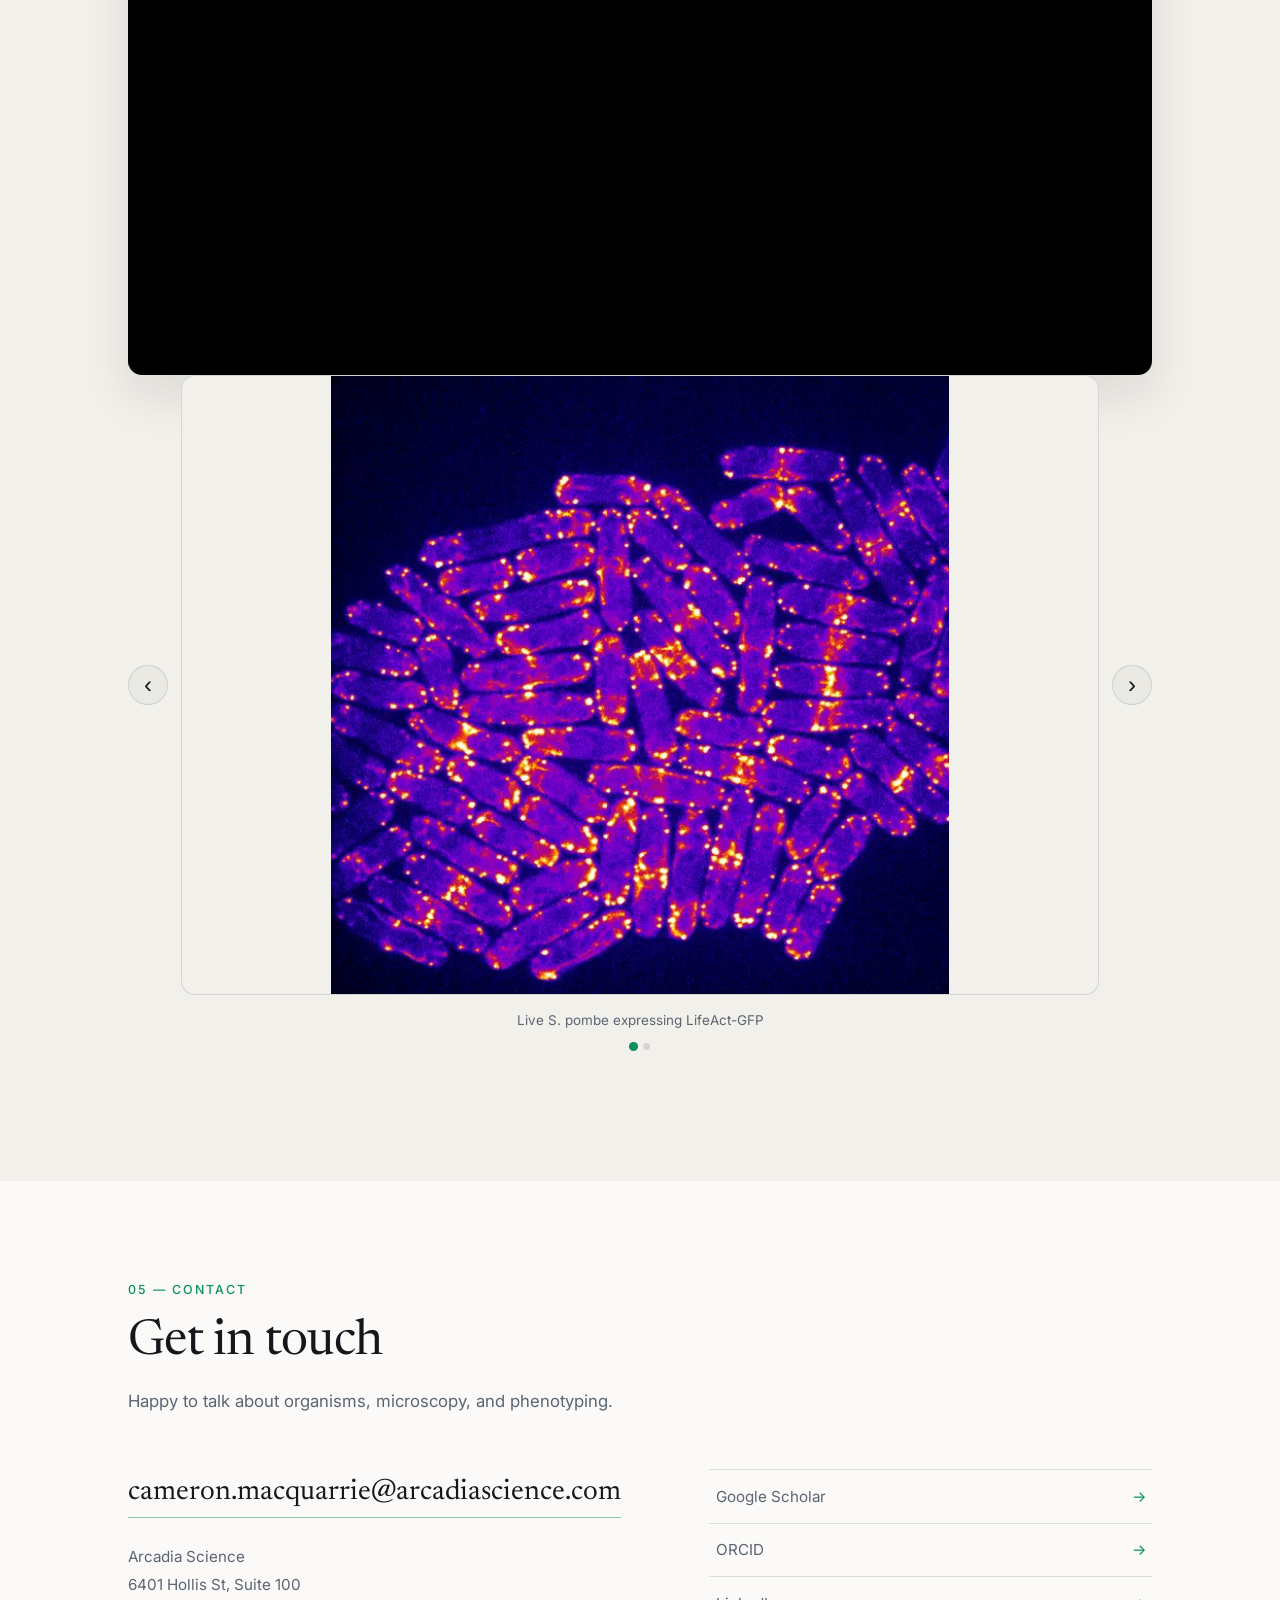
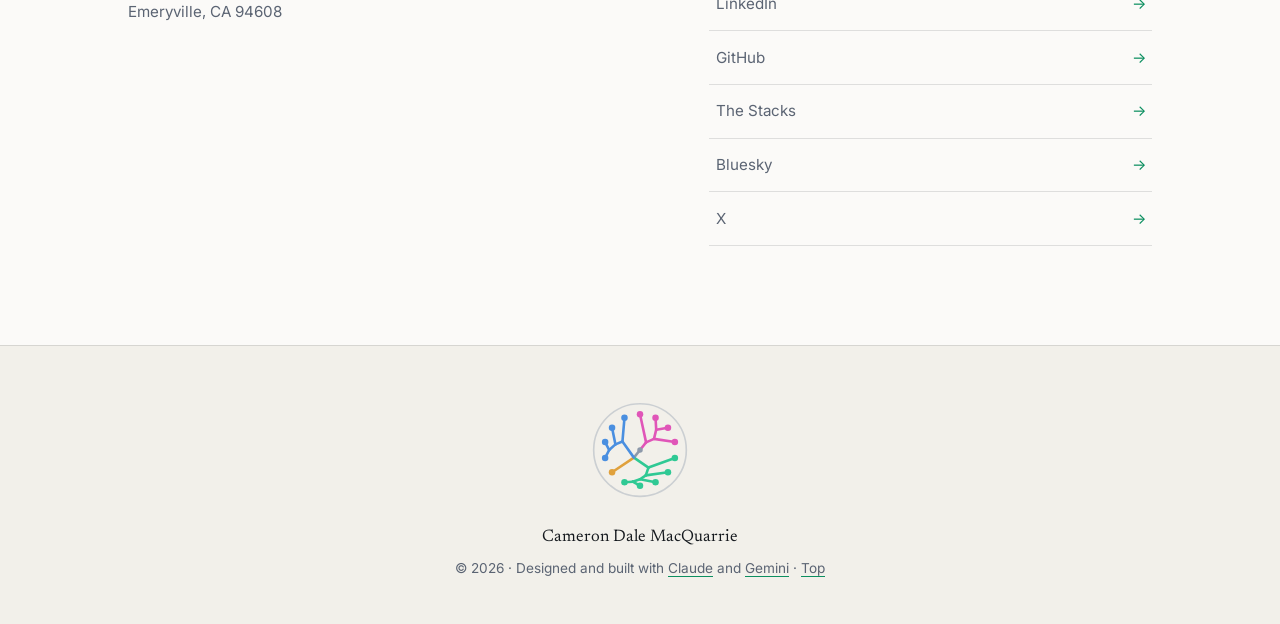
==== commit bf301de2: "Add phototaxis lightbulb toggle for Chlamydomonas swimmers" ====
--- a/index.html
+++ b/index.html
@@ -90,6 +90,9 @@
       <li><a href="#gallery">Images</a></li>
       <li><a href="#contact">Contact</a></li>
       <li class="nav-theme">
+        <button id="lightToggle" class="light-toggle" aria-label="Turn on phototaxis light" aria-pressed="false">
+          <svg viewBox="0 0 24 24" aria-hidden="true"><path d="M9 18h6M10 21h4M12 3a6 6 0 0 0-3.8 10.6c.6.5 1.1 1.3 1.3 2.1l.2.8h4.6l.2-.8c.2-.8.7-1.6 1.3-2.1A6 6 0 0 0 12 3z"/></svg>
+        </button>
         <button id="themeToggle" class="theme-toggle" aria-label="Switch to light theme">
           <svg class="icon-moon" viewBox="0 0 24 24" aria-hidden="true"><path d="M21 12.8A9 9 0 1 1 11.2 3a7 7 0 0 0 9.8 9.8z"/></svg>
           <svg class="icon-sun" viewBox="0 0 24 24" aria-hidden="true"><circle cx="12" cy="12" r="4.2"/><path d="M12 2v2.6M12 19.4V22M2 12h2.6M19.4 12H22M4.9 4.9l1.9 1.9M17.2 17.2l1.9 1.9M19.1 4.9l-1.9 1.9M6.8 17.2l-1.9 1.9"/></svg>
--- a/css/style.css
+++ b/css/style.css
@@ -110,8 +110,9 @@
 }
 .brand-mark {
   width: 24px; height: 24px; flex: none;
-  display: block;
-}
+  display: block; transition: transform .6s var(--ease);
+}
+.brand:hover .brand-mark { transform: rotate(30deg); }
 .brand-text { font-size: .98rem; }
 
 .nav-menu { display: flex; align-items: center; gap: .35rem; }
@@ -123,15 +124,22 @@
 .nav-menu > li > a:hover { color: var(--text); background: var(--surface); }
 .nav-menu > li > a.is-current { color: var(--text); background: var(--surface-2); }
 
-.theme-toggle {
+.nav-theme { display: flex; align-items: center; gap: .4rem; margin-left: .3rem; }
+.light-toggle, .theme-toggle {
   display: grid; place-items: center;
-  width: 36px; height: 36px; margin-left: .3rem;
+  width: 36px; height: 36px;
   border: 1px solid var(--border); border-radius: 999px;
   background: var(--surface); color: var(--text); cursor: pointer;
   transition: background .2s var(--ease), border-color .2s var(--ease);
 }
-.theme-toggle:hover { background: var(--surface-2); }
-.theme-toggle svg { width: 17px; height: 17px; fill: none; stroke: currentColor; stroke-width: 1.7; stroke-linecap: round; }
+.light-toggle:hover, .theme-toggle:hover { background: var(--surface-2); }
+.light-toggle svg, .theme-toggle svg { width: 17px; height: 17px; fill: none; stroke: currentColor; stroke-width: 1.7; stroke-linecap: round; stroke-linejoin: round; }
+.light-toggle.is-lit {
+  color: #f5c542; border-color: rgba(245, 197, 66, .65);
+  background: rgba(245, 197, 66, .14);
+  box-shadow: 0 0 18px rgba(245, 197, 66, .45);
+}
+.light-toggle.is-lit svg { fill: rgba(245, 197, 66, .35); }
 .theme-toggle .icon-sun { display: none; }
 :root[data-theme="light"] .theme-toggle .icon-sun { display: block; }
 :root[data-theme="light"] .theme-toggle .icon-moon { display: none; }
@@ -398,7 +406,7 @@
 .reveal.is-in { opacity: 1; translate: 0 0; }
 @media (prefers-reduced-motion: reduce) {
   .reveal { opacity: 1; translate: 0 0; transition: none; }
-  .card:hover, .btn:hover, .gal-item:hover { transform: none; }
+  .card:hover, .btn:hover, .gal-item:hover, .organisms li:hover, .organisms li:hover img, .brand:hover .brand-mark, .footer-mark:hover { transform: none; }
 }
 
 /* ============ RESPONSIVE ============ */
@@ -493,12 +501,20 @@
   display: inline-flex; align-items: center; gap: .45rem;
   padding: .26rem .65rem .26rem .42rem; border-radius: 999px;
   border: 1px solid var(--border); background: var(--surface);
-}
-.organisms img { width: 20px; height: 20px; display: block; flex: none; opacity: .92; }
+  transition: transform .25s var(--ease), border-color .25s var(--ease), background .25s var(--ease);
+}
+.organisms li:hover {
+  transform: translateY(-2px); background: var(--surface-2);
+  border-color: color-mix(in srgb, var(--accent) 45%, var(--border));
+}
+.organisms img { width: 20px; height: 20px; display: block; flex: none; opacity: .92; transition: transform .3s var(--ease); }
+.organisms li:hover img { transform: scale(1.22) rotate(-6deg); }
 .organisms span {
   font-family: var(--serif); font-style: italic; font-size: .78rem;
   color: var(--muted); line-height: 1.2; white-space: nowrap;
-}
+  transition: color .25s var(--ease);
+}
+.organisms li:hover span { color: var(--text); }
 @media (max-width: 760px) { .organisms { padding-left: 0; } }
 
 /* ============ CAROUSEL ============ */
@@ -548,7 +564,8 @@
   text-align: center;
   gap: 0;
 }
-.footer-mark { width: 104px; height: 104px; margin: 0 0 1.3rem; display: block; }
+.footer-mark { width: 104px; height: 104px; margin: 0 0 1.3rem; display: block; transition: transform .9s var(--ease); }
+.footer-mark:hover { transform: rotate(180deg); }
 .footer-name { margin: 0 0 .4rem; }
 .footer-meta { margin: 0; }
 @media (max-width: 760px) {
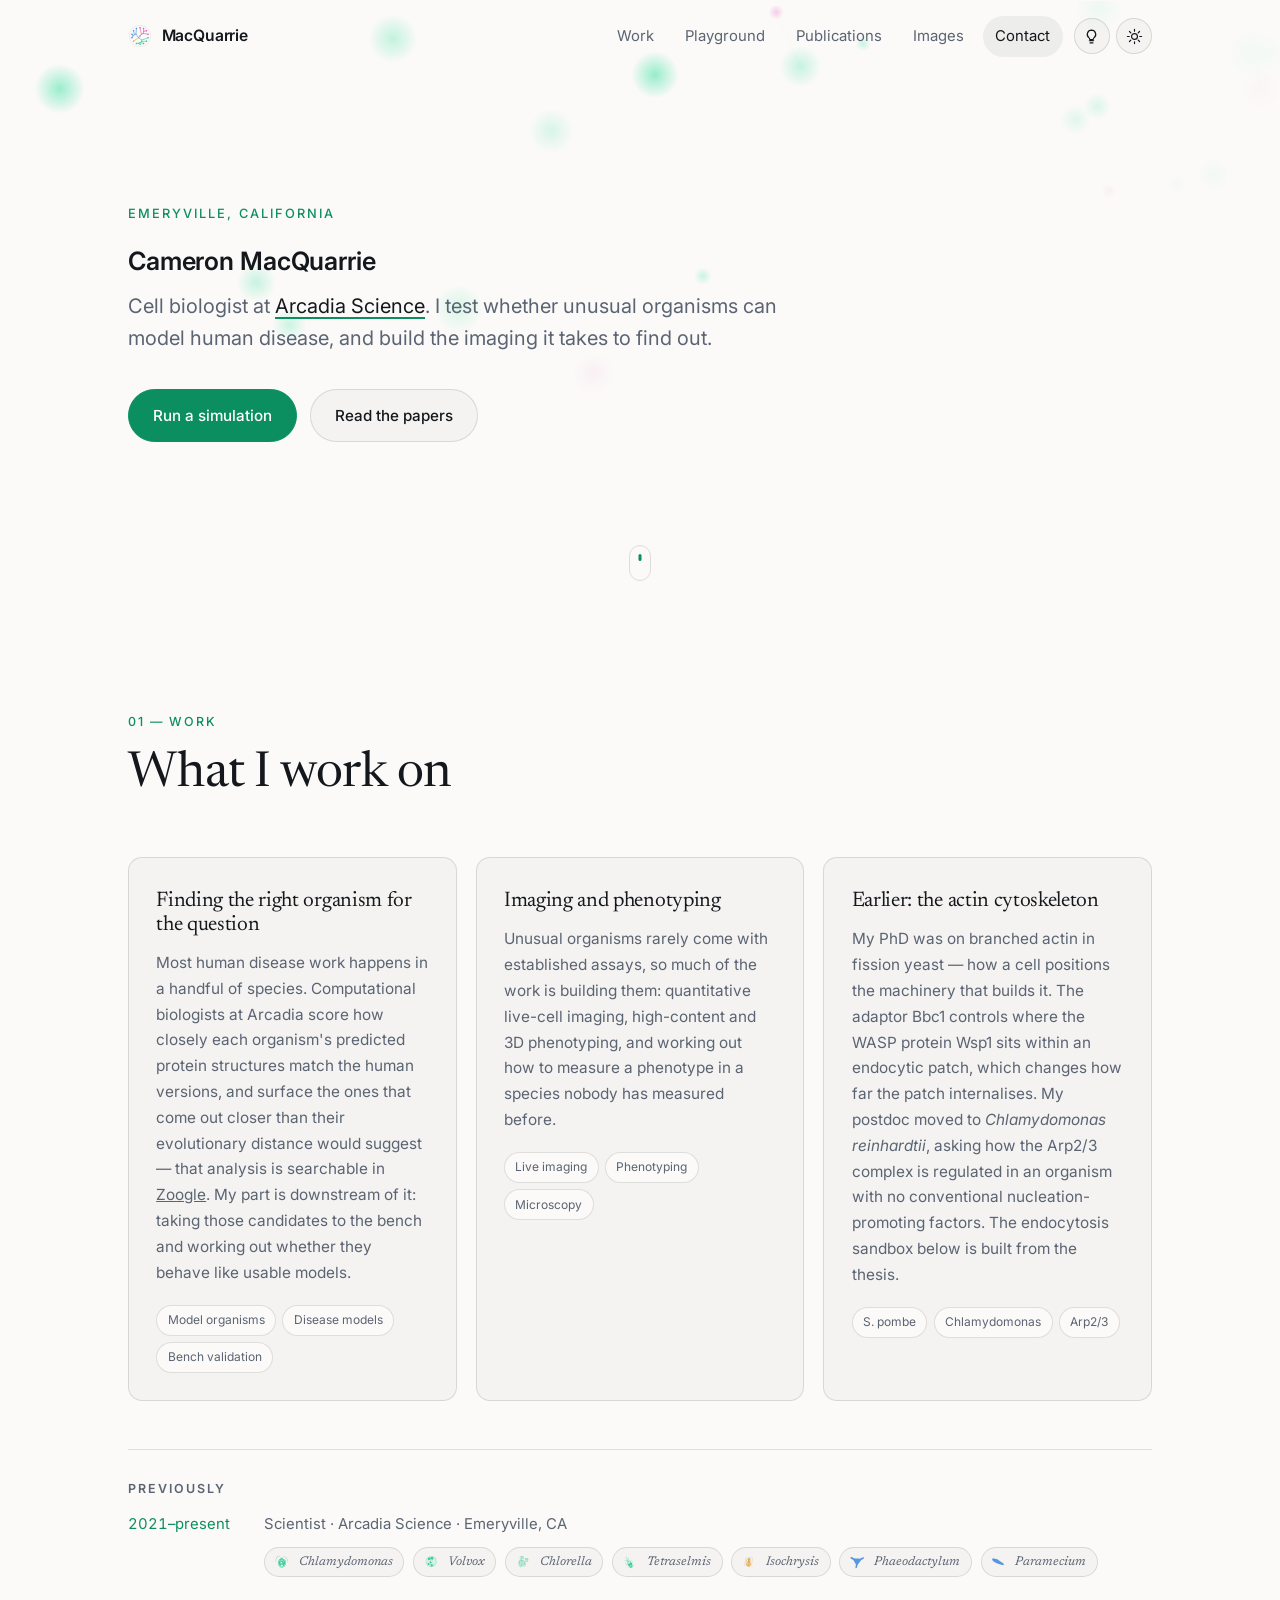
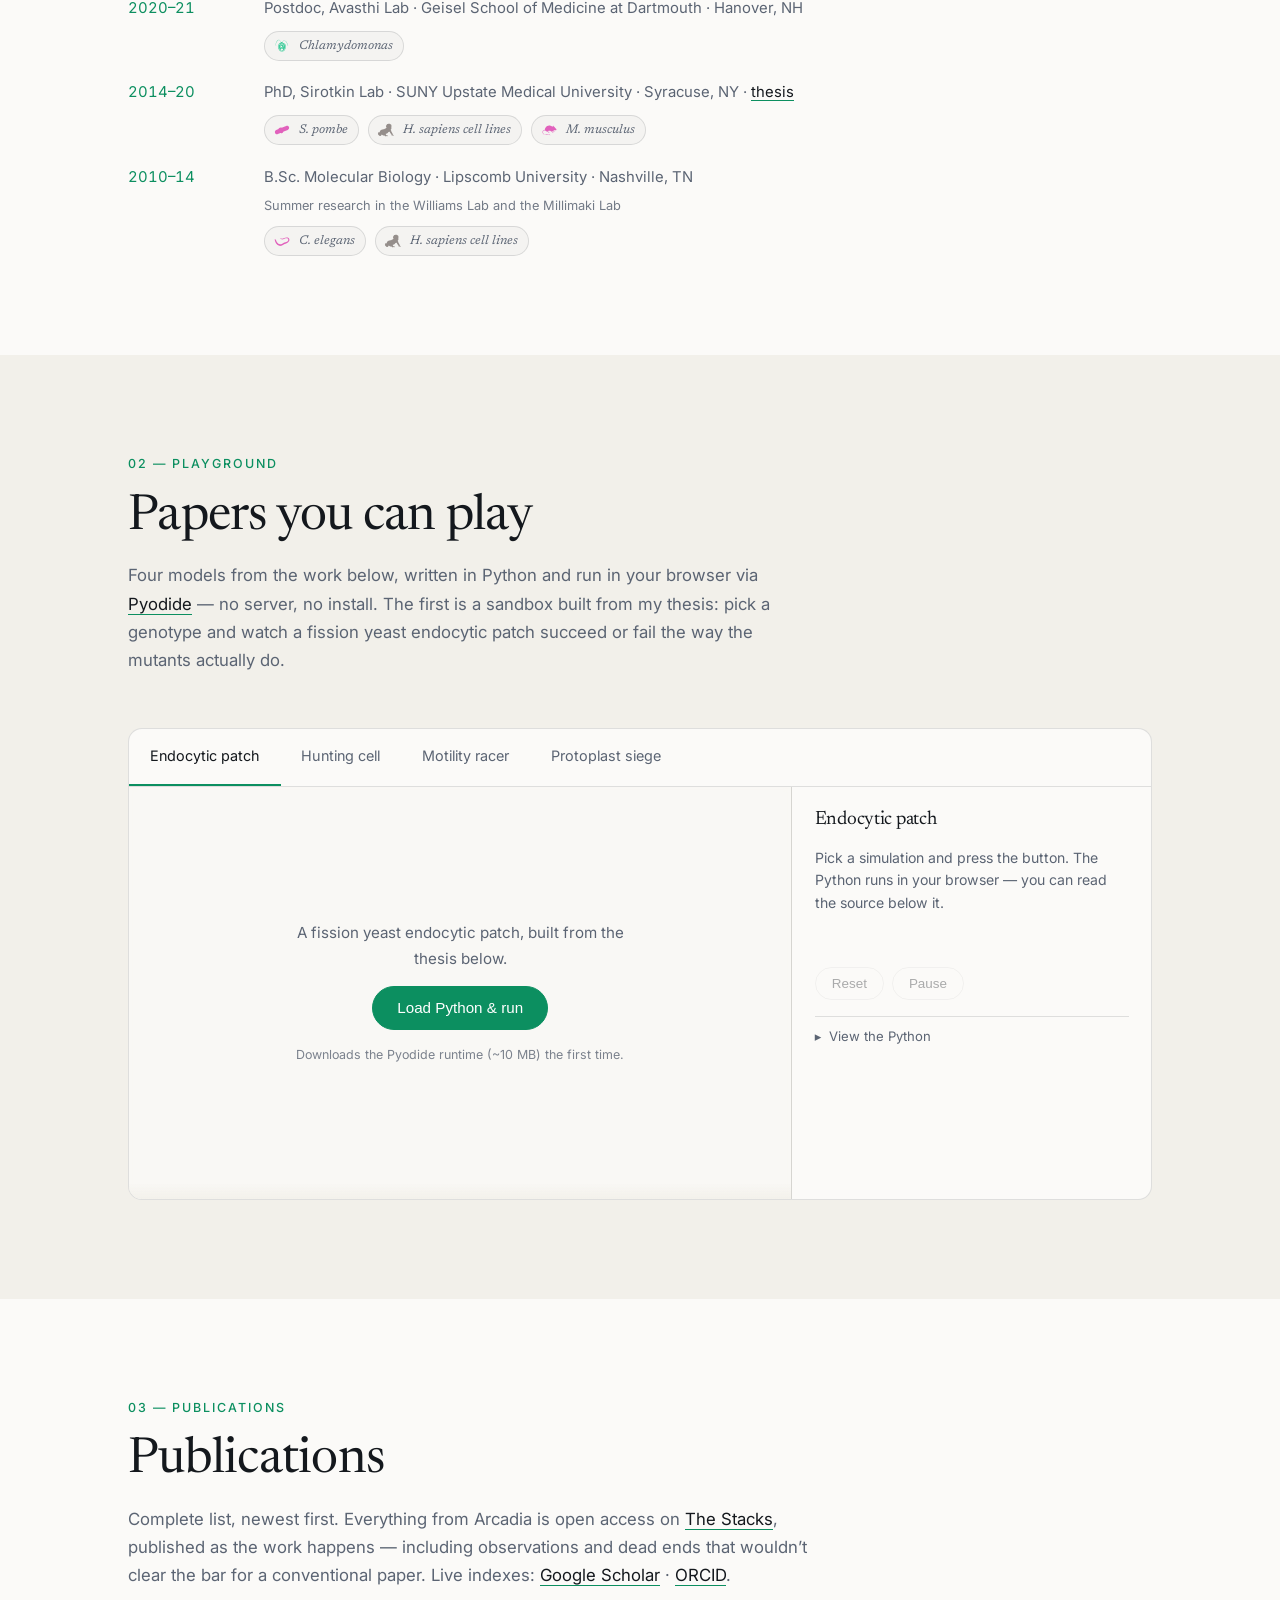
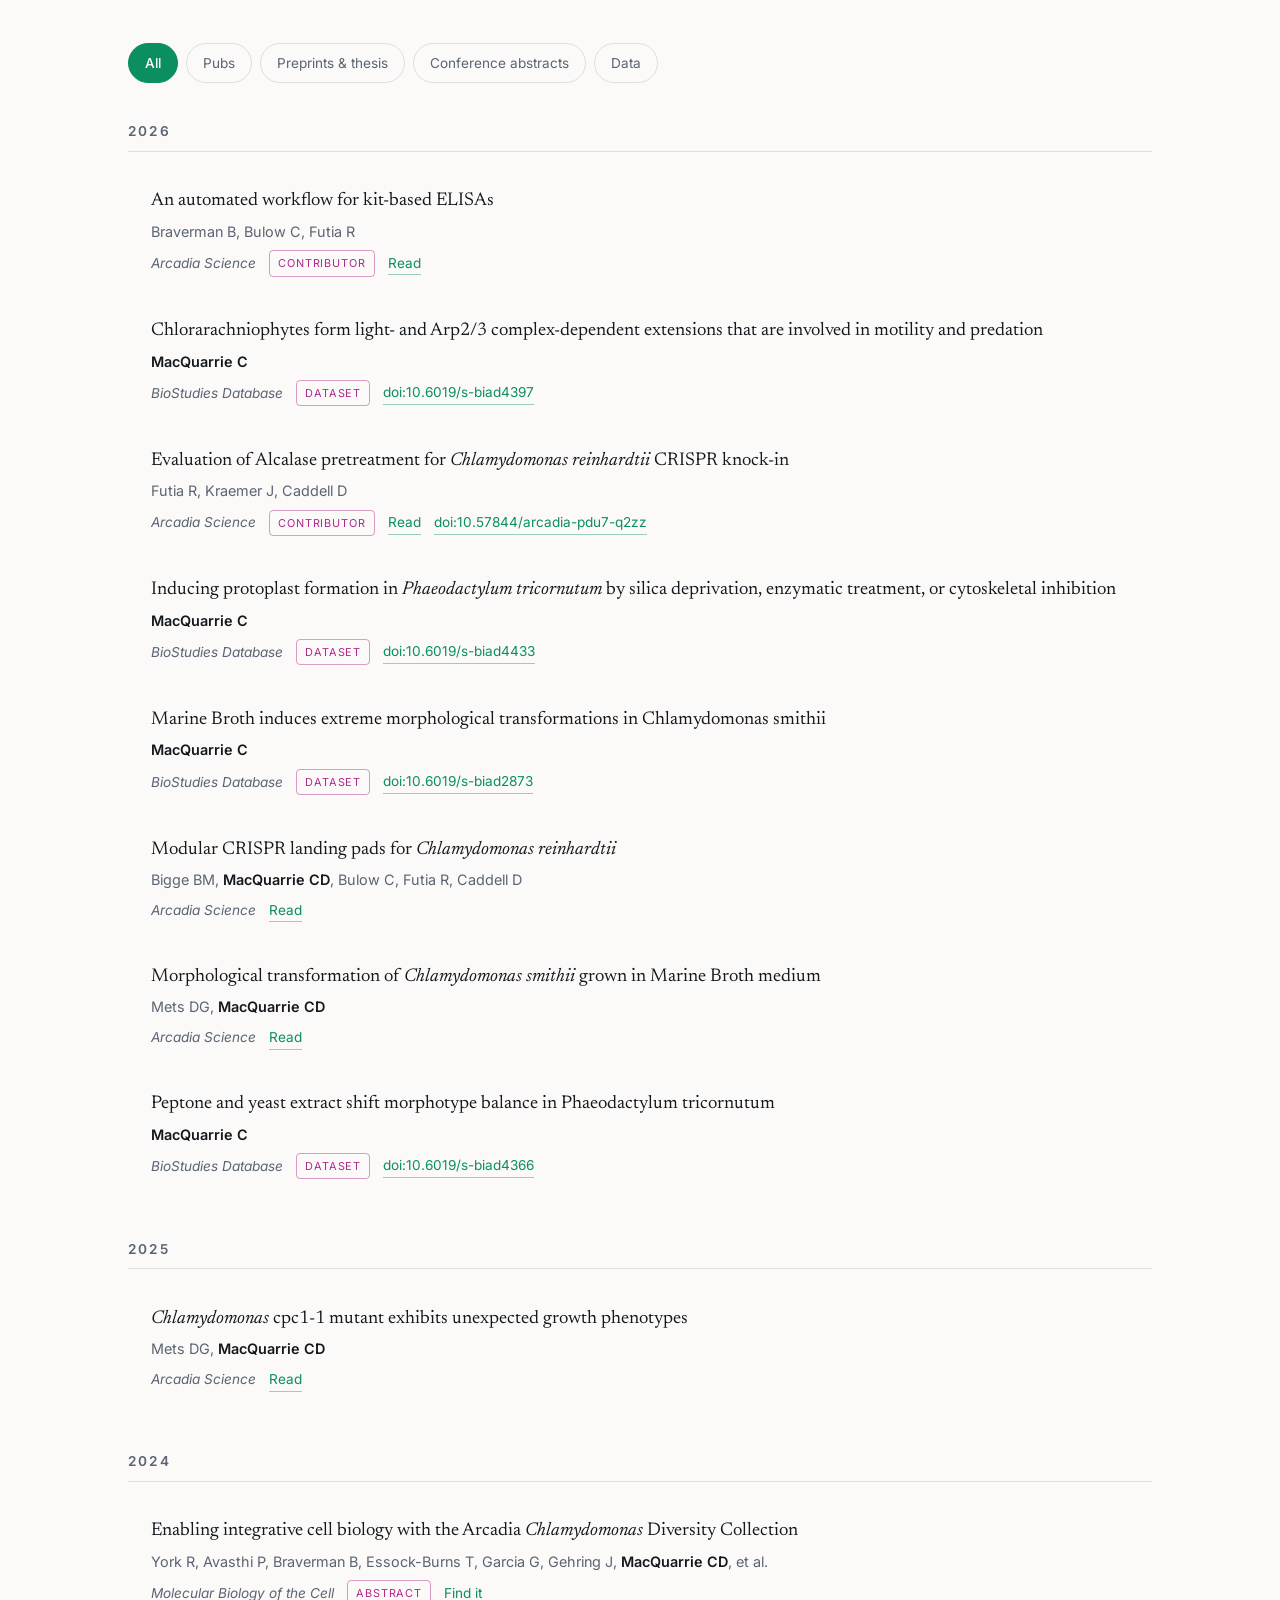
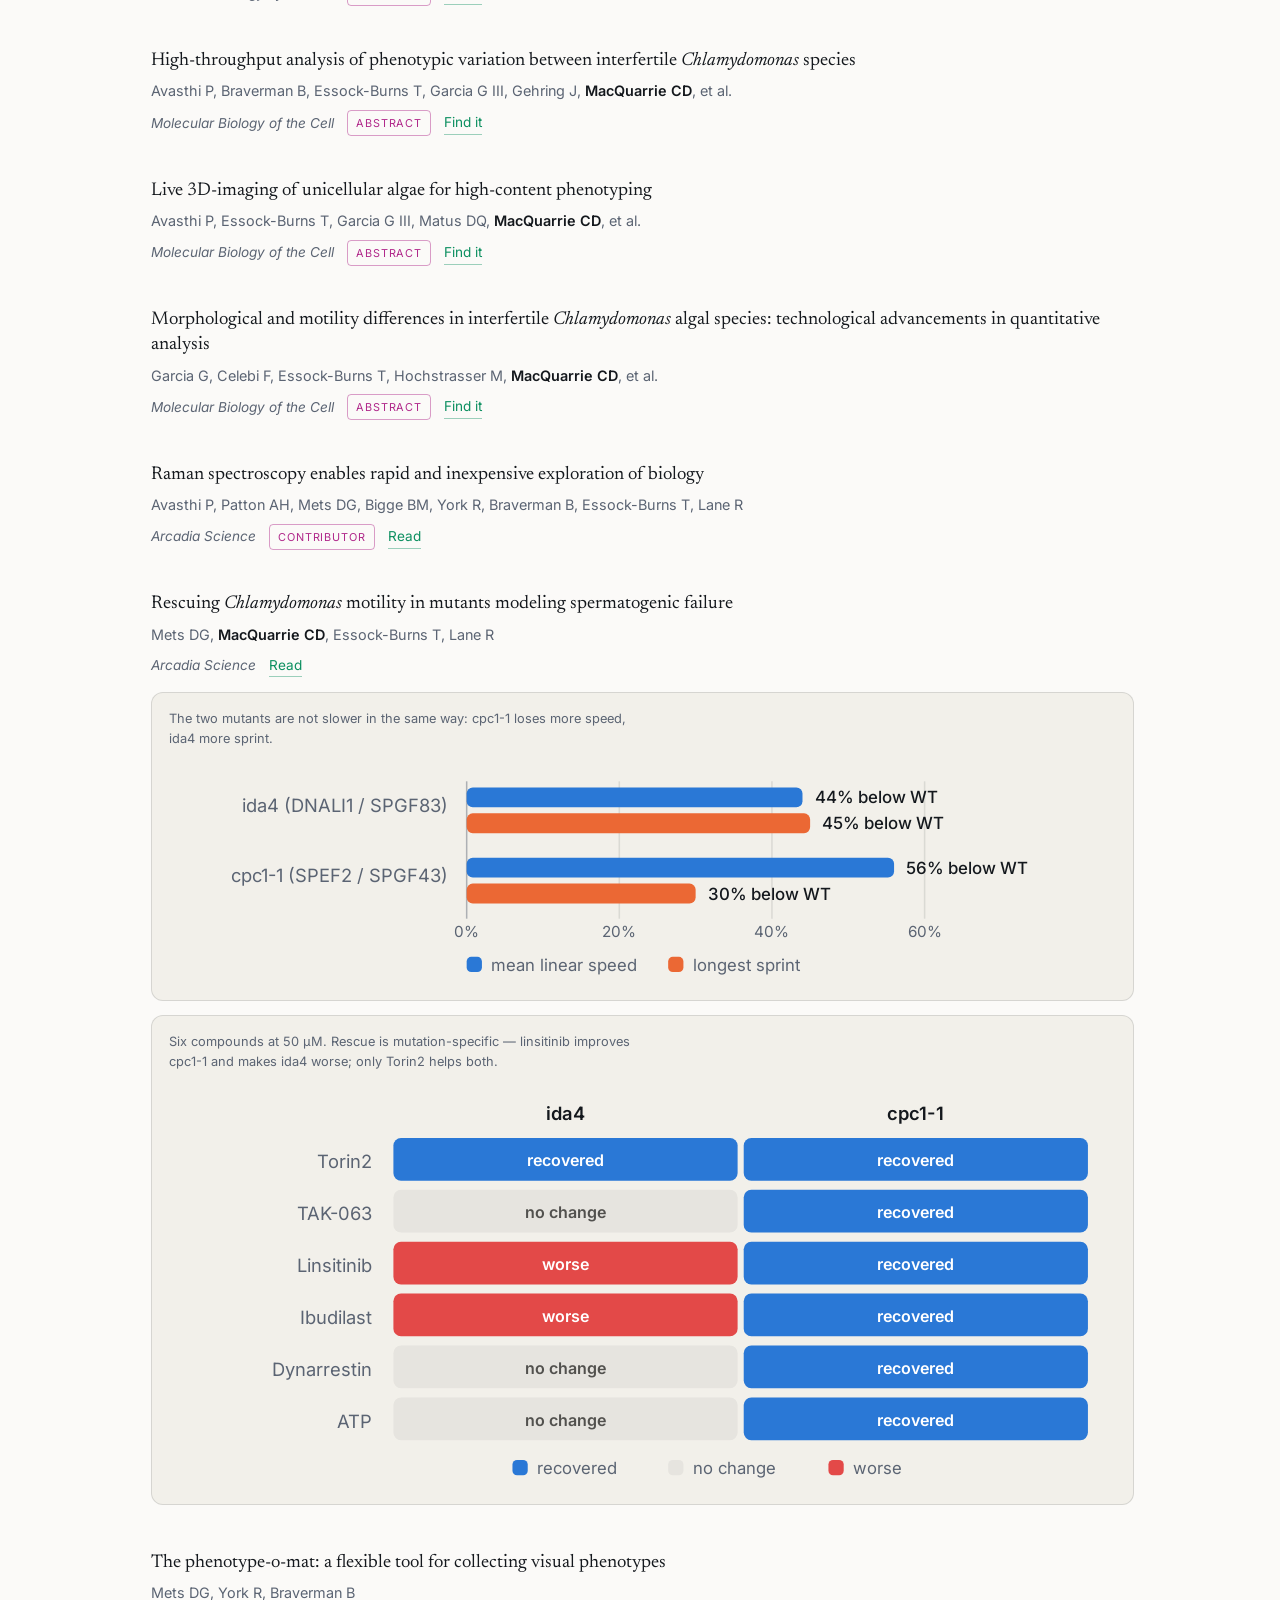
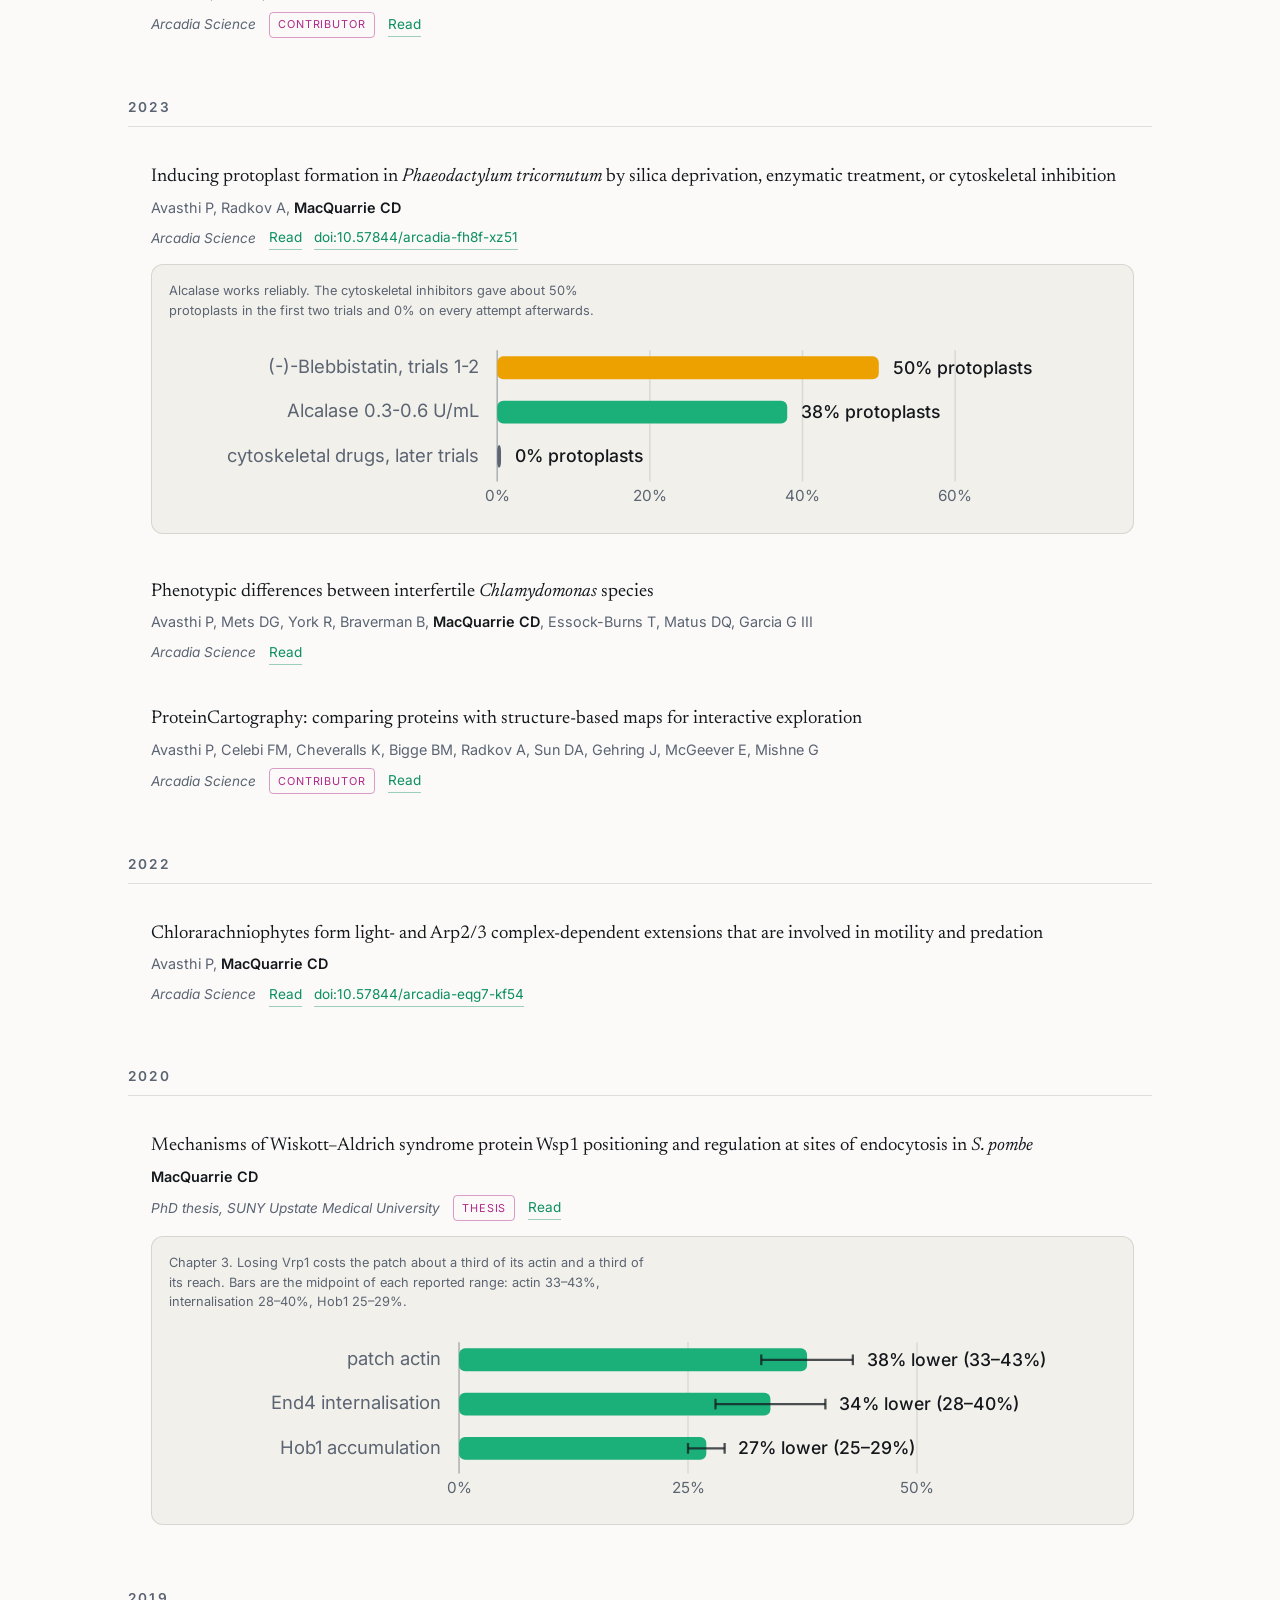
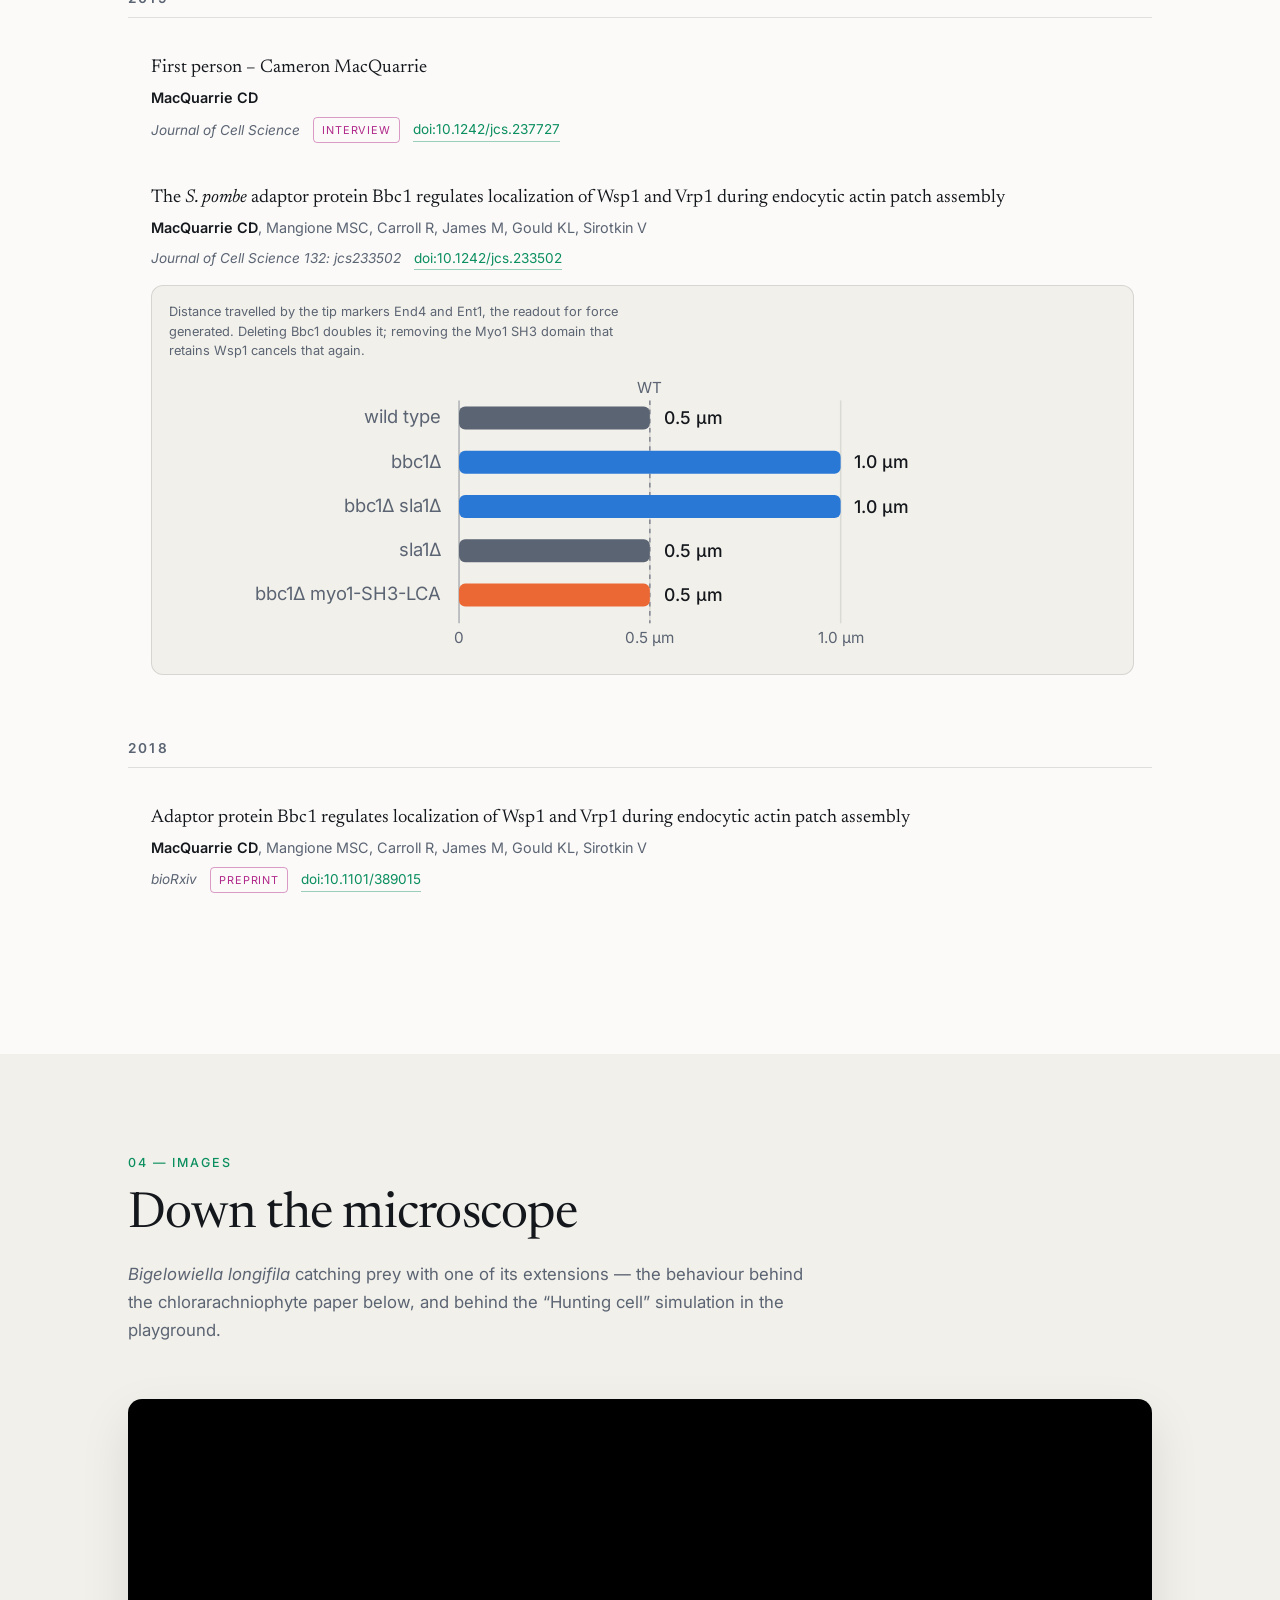
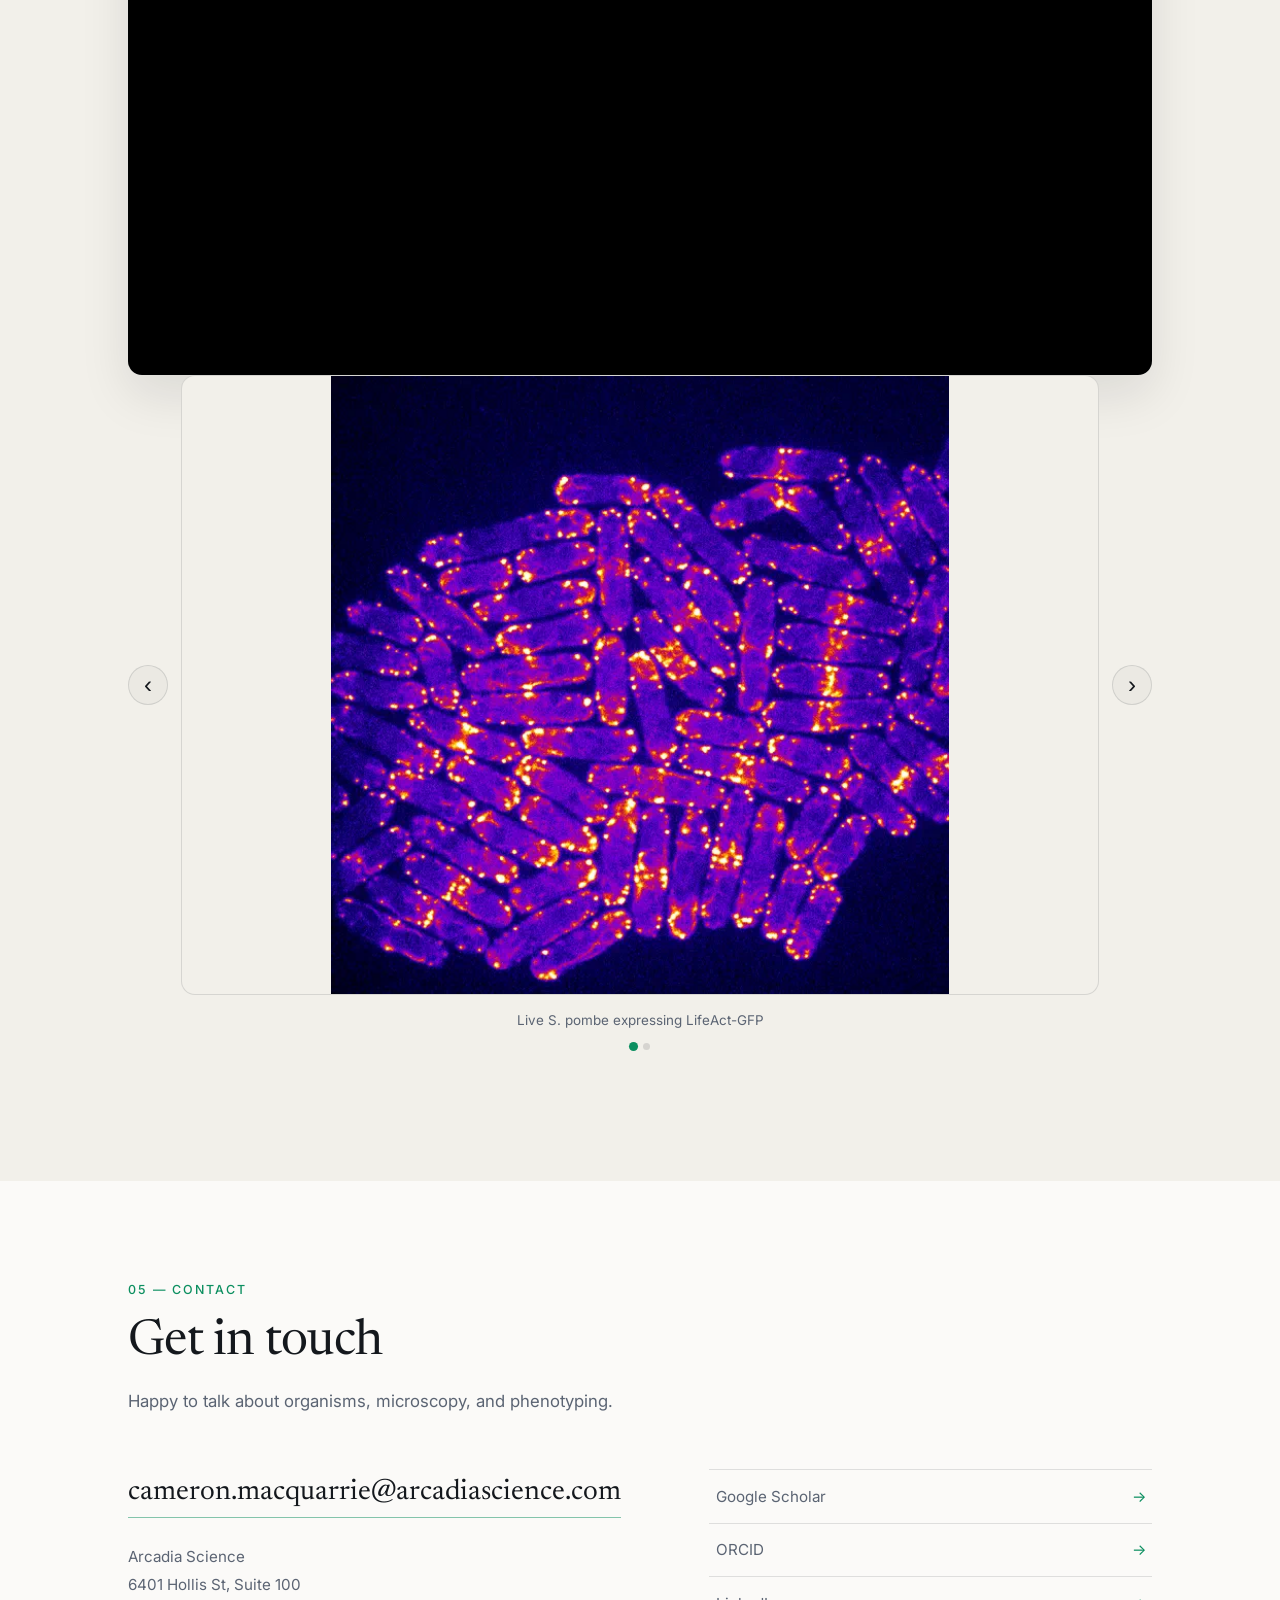
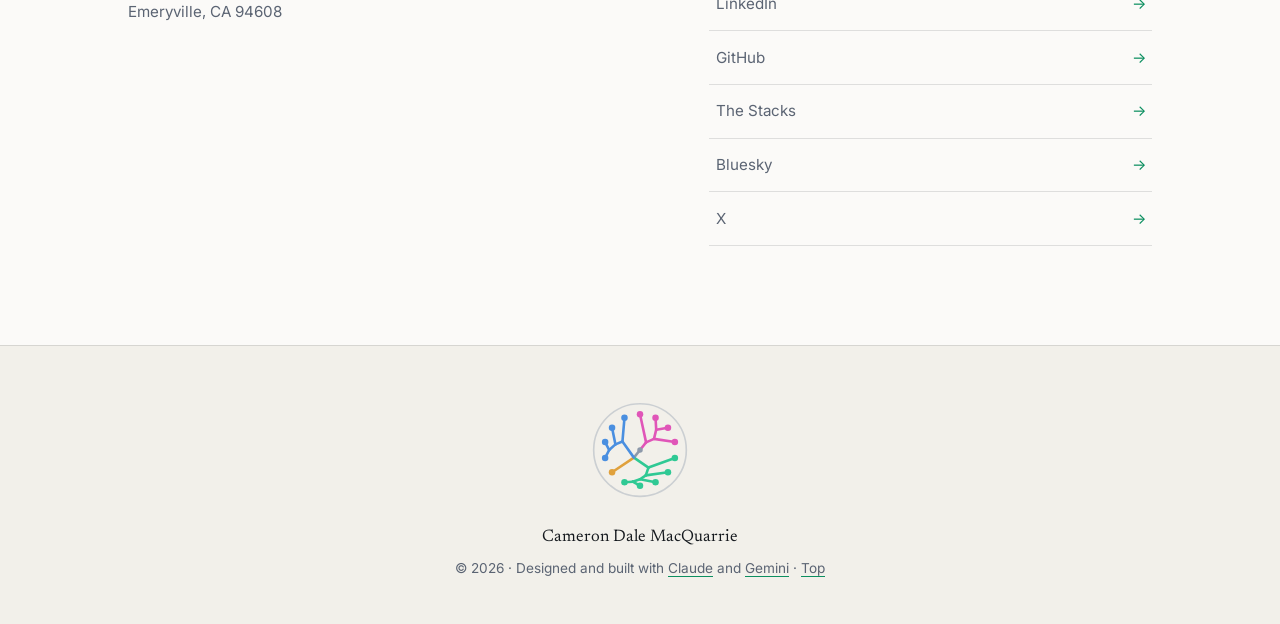
==== commit a023f3ef: "Bypass reduced-motion gate on explicit phototaxis click and bust asset cache" ====
--- a/index.html
+++ b/index.html
@@ -25,7 +25,7 @@
 <link rel="preconnect" href="https://fonts.googleapis.com">
 <link rel="preconnect" href="https://fonts.gstatic.com" crossorigin>
 <link rel="stylesheet" href="https://fonts.googleapis.com/css2?family=Newsreader:ital,opsz,wght@0,6..72,400;0,6..72,500;1,6..72,400&family=Inter:wght@400;500;600&display=swap">
-<link rel="stylesheet" href="css/style.css">
+<link rel="stylesheet" href="css/style.css?v=2">
 <link rel="stylesheet" href="css/playground.css">
 
 <script>
@@ -710,7 +710,7 @@
 </div>
 
 <script src="js/gallery.js"></script>
-<script src="js/main.js"></script>
+<script src="js/main.js?v=2"></script>
 <script src="js/playground.js"></script>
 </body>
 </html>
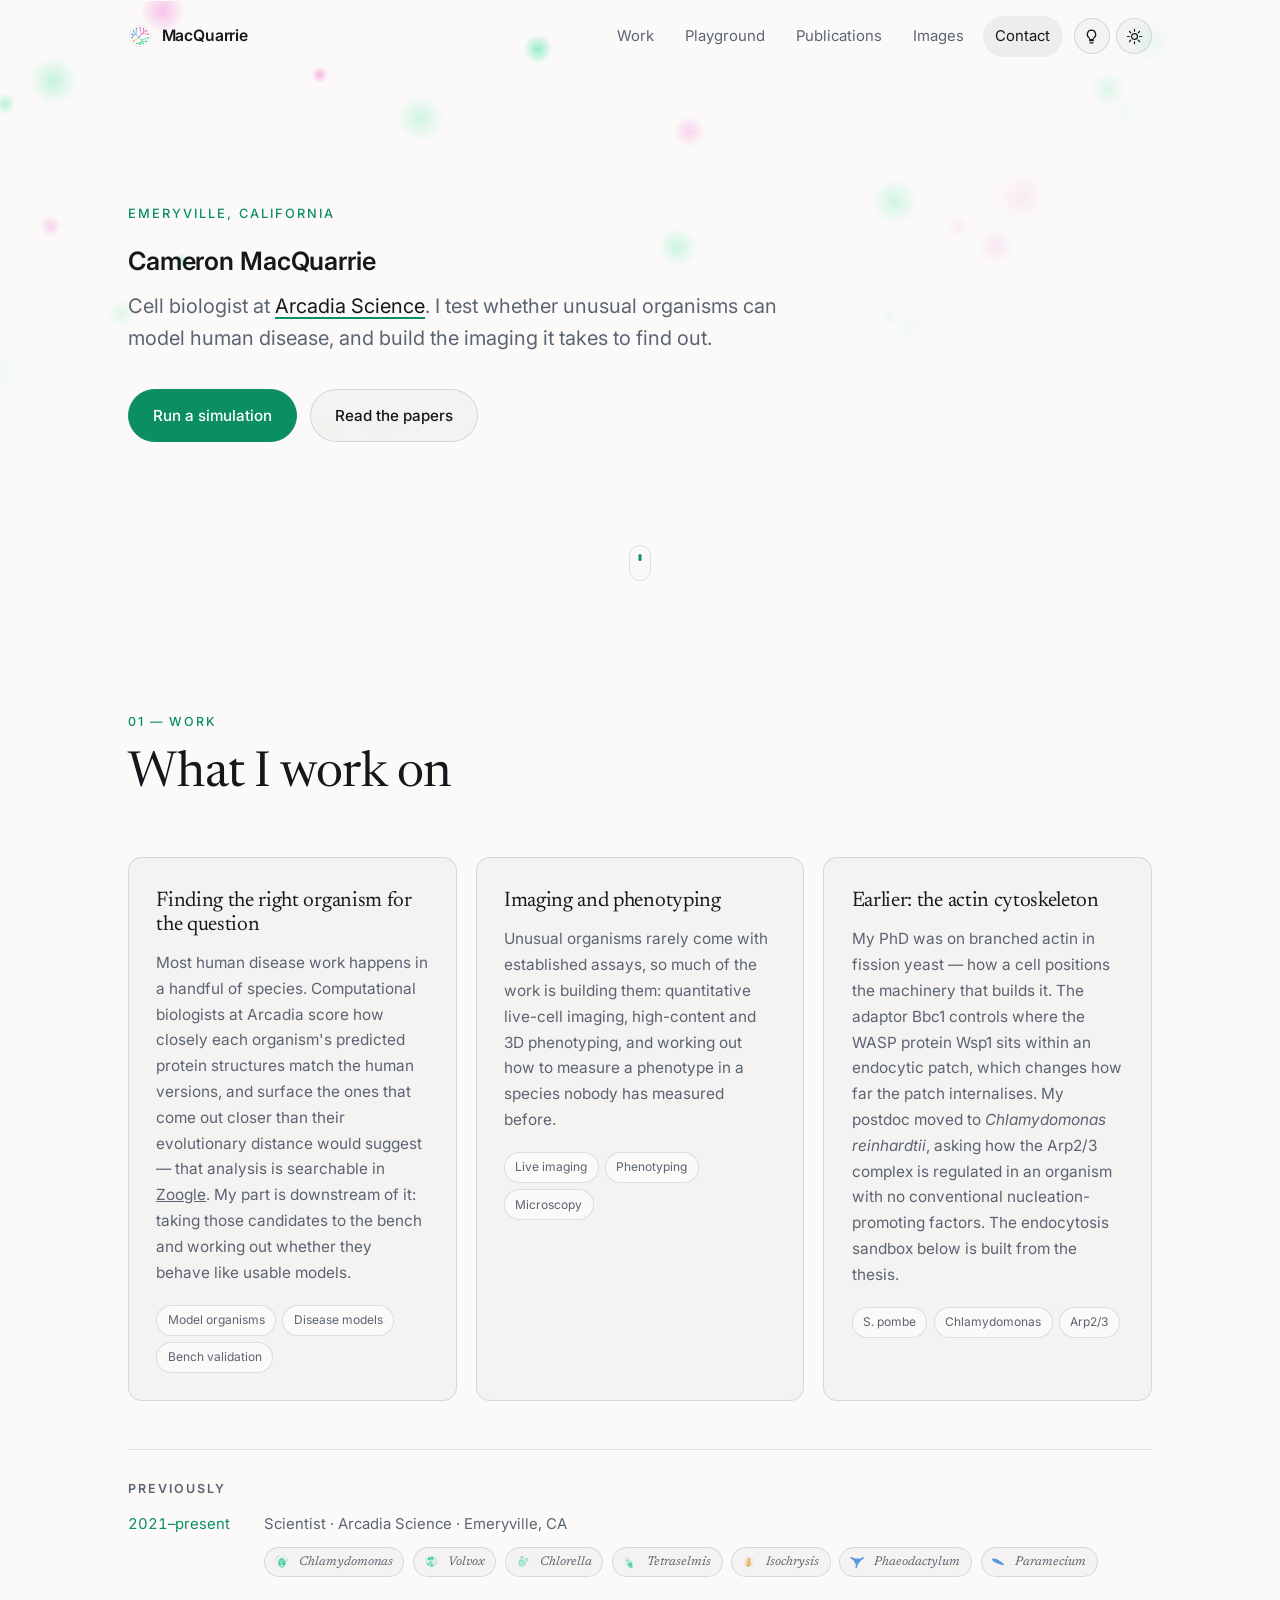
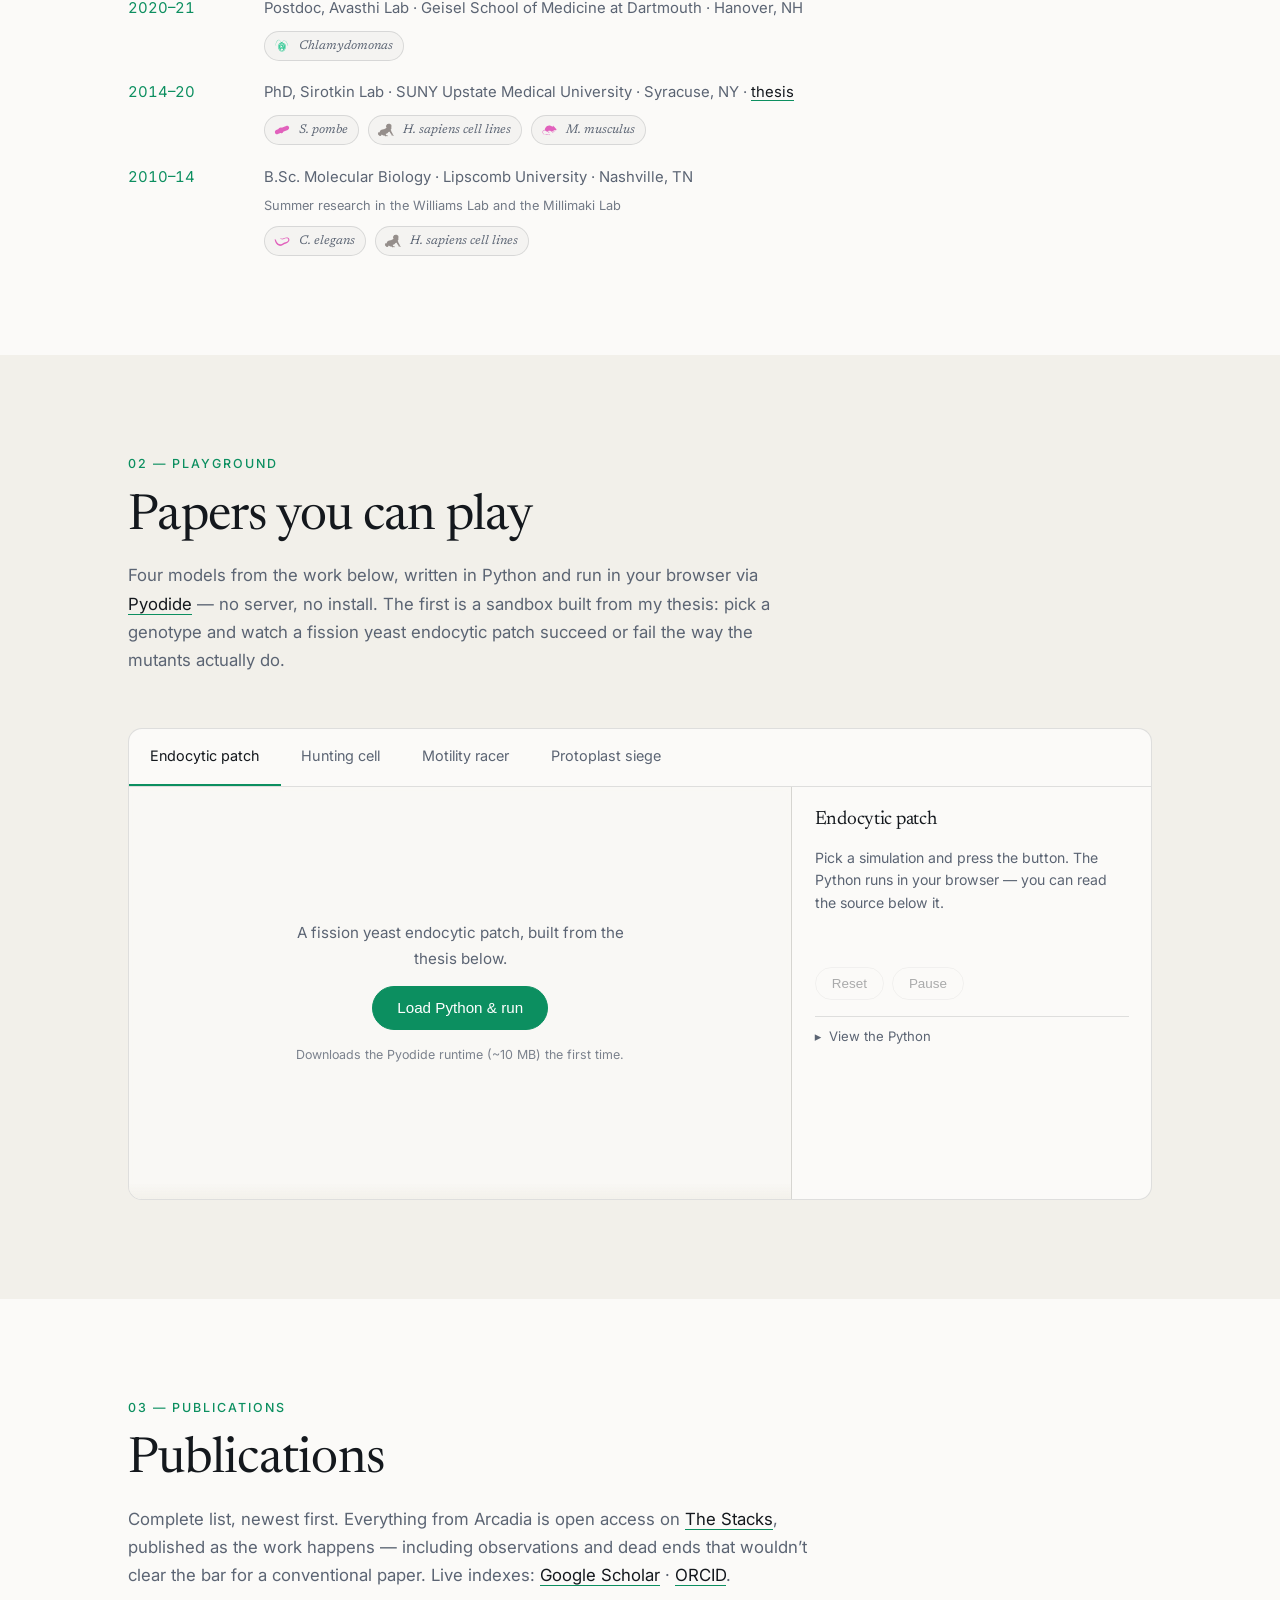
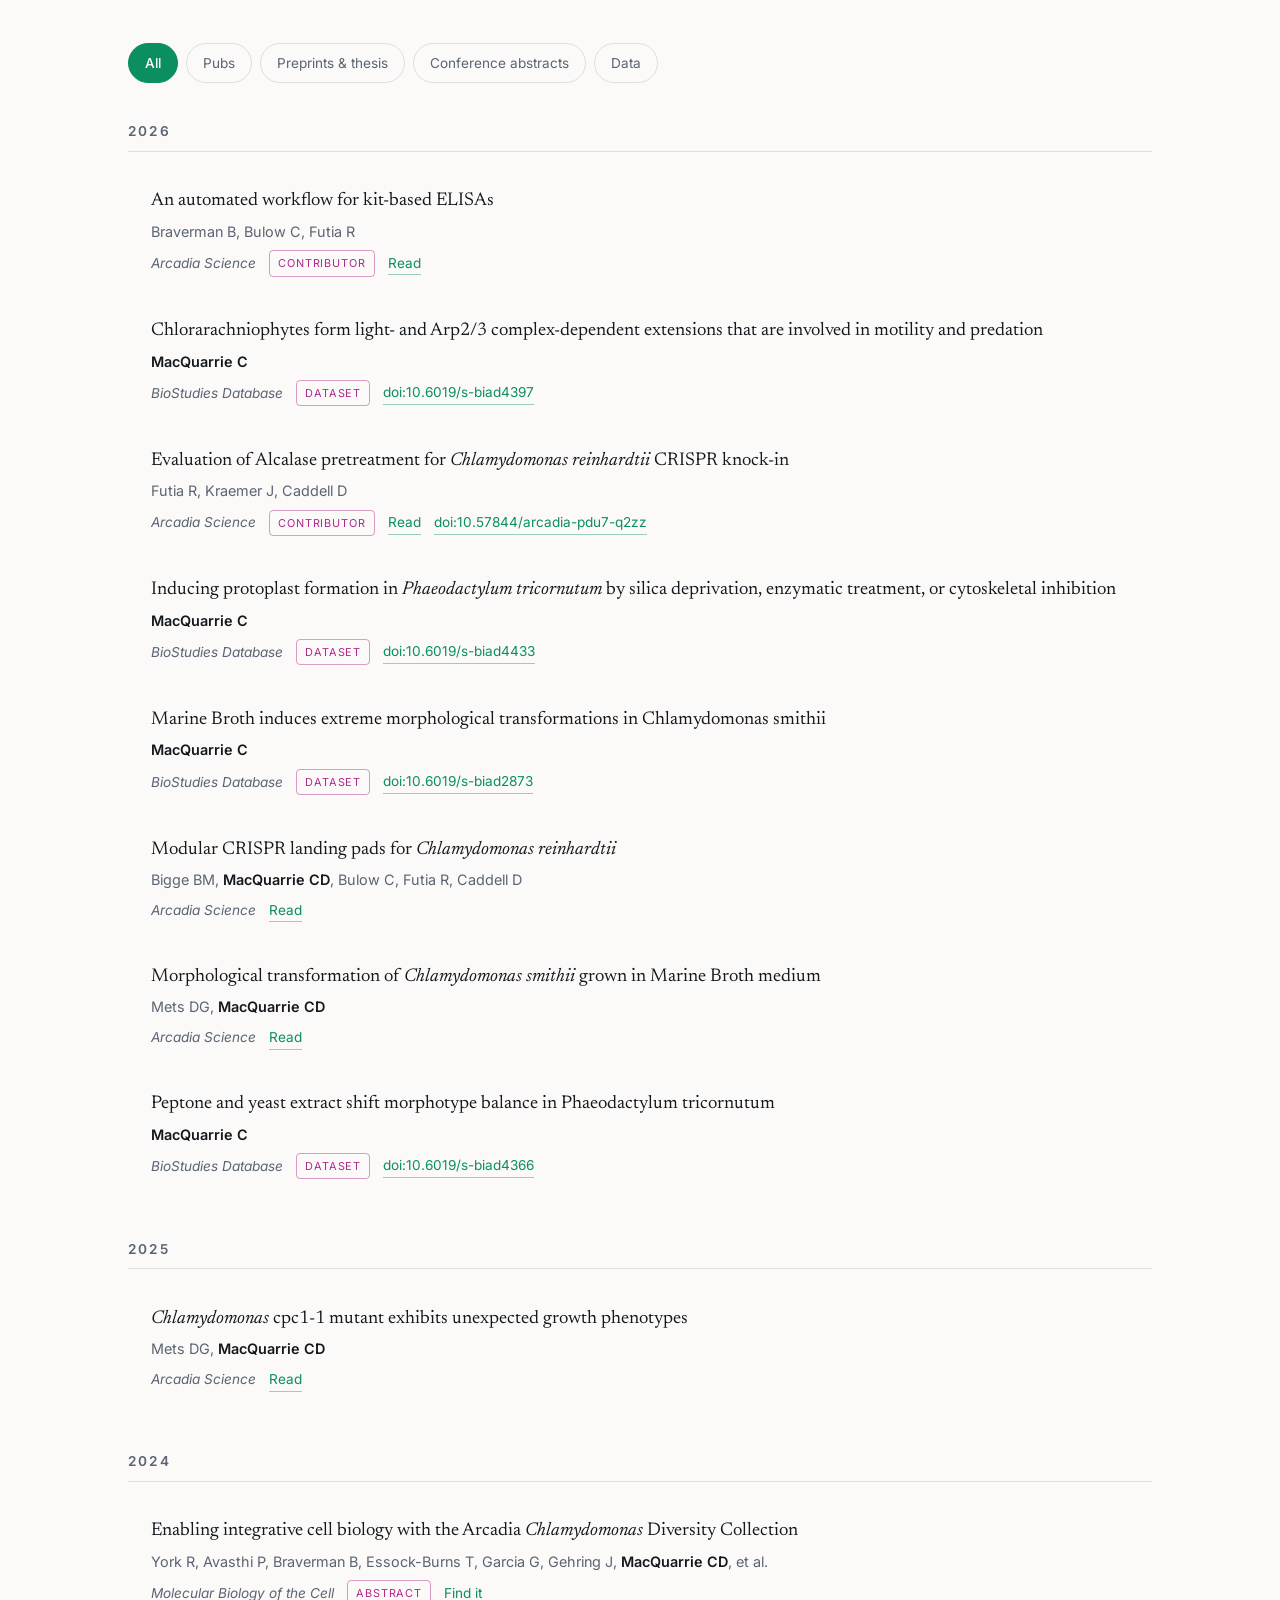
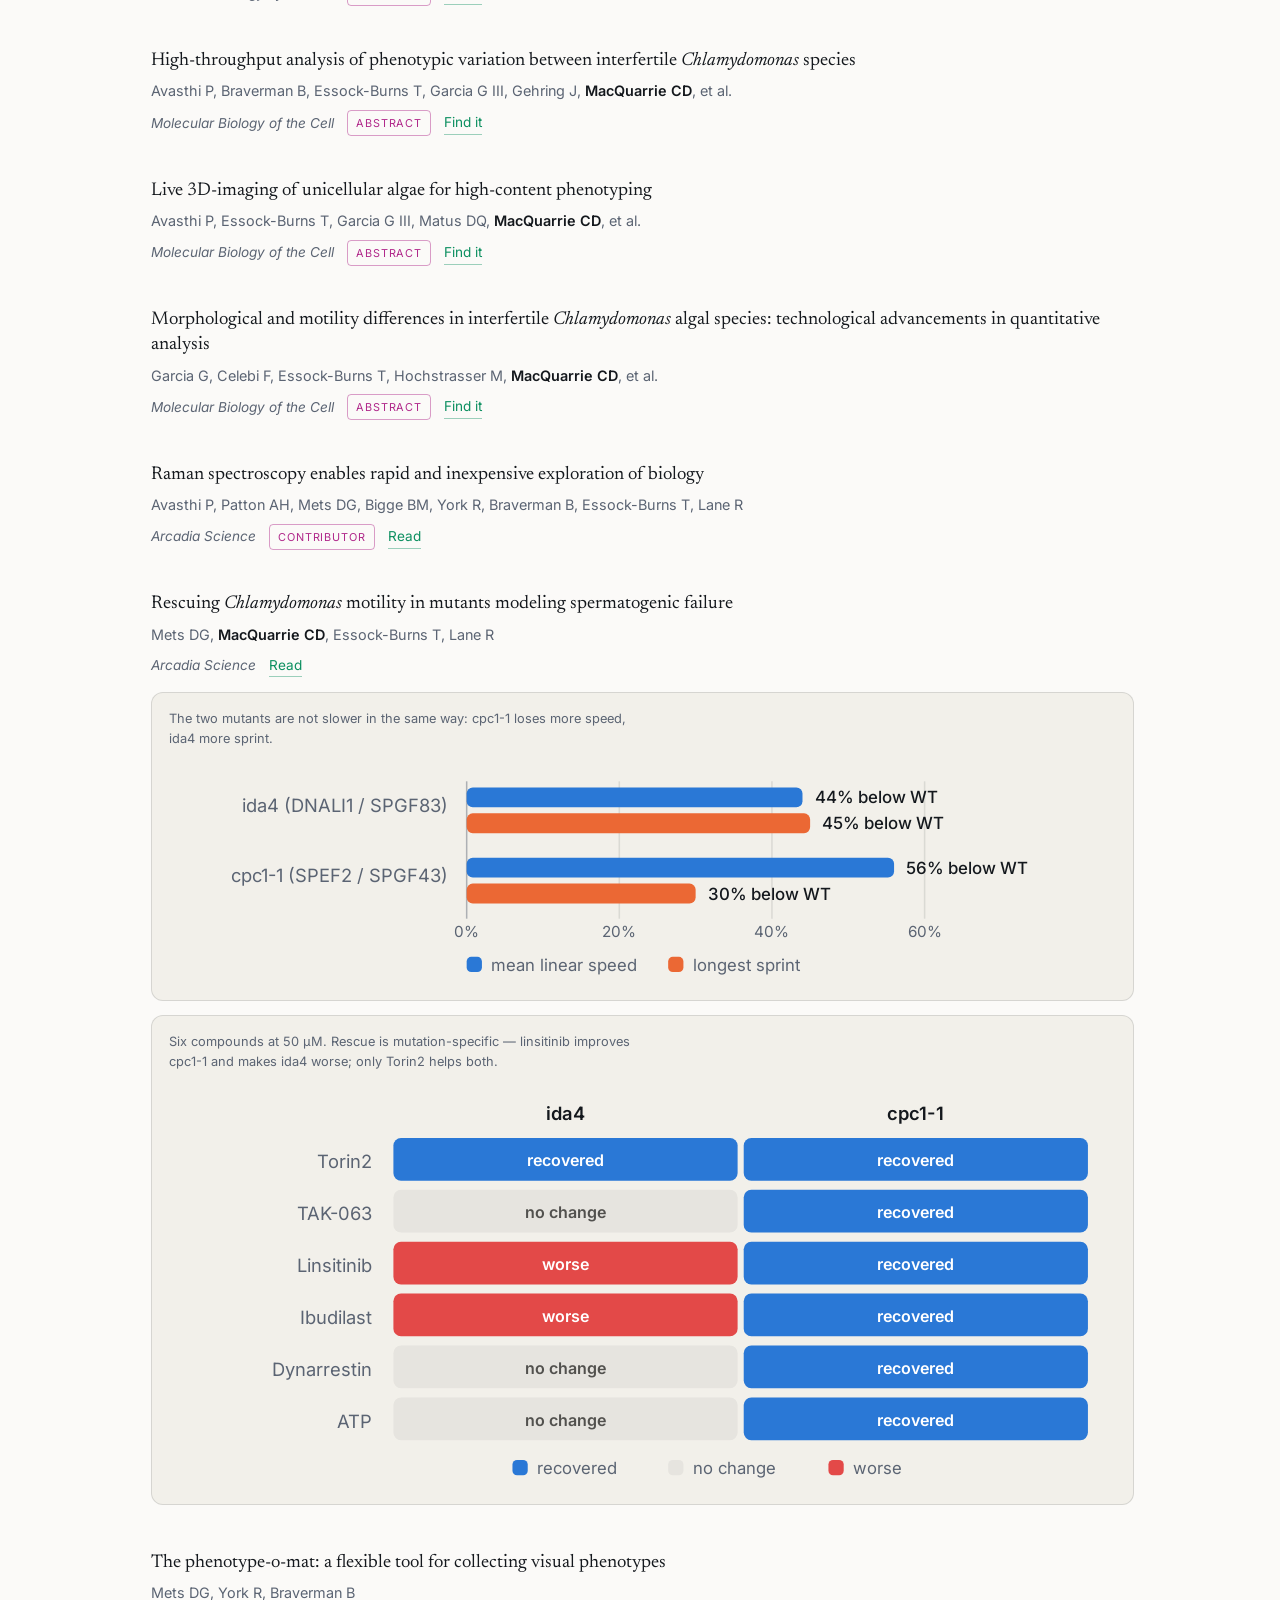
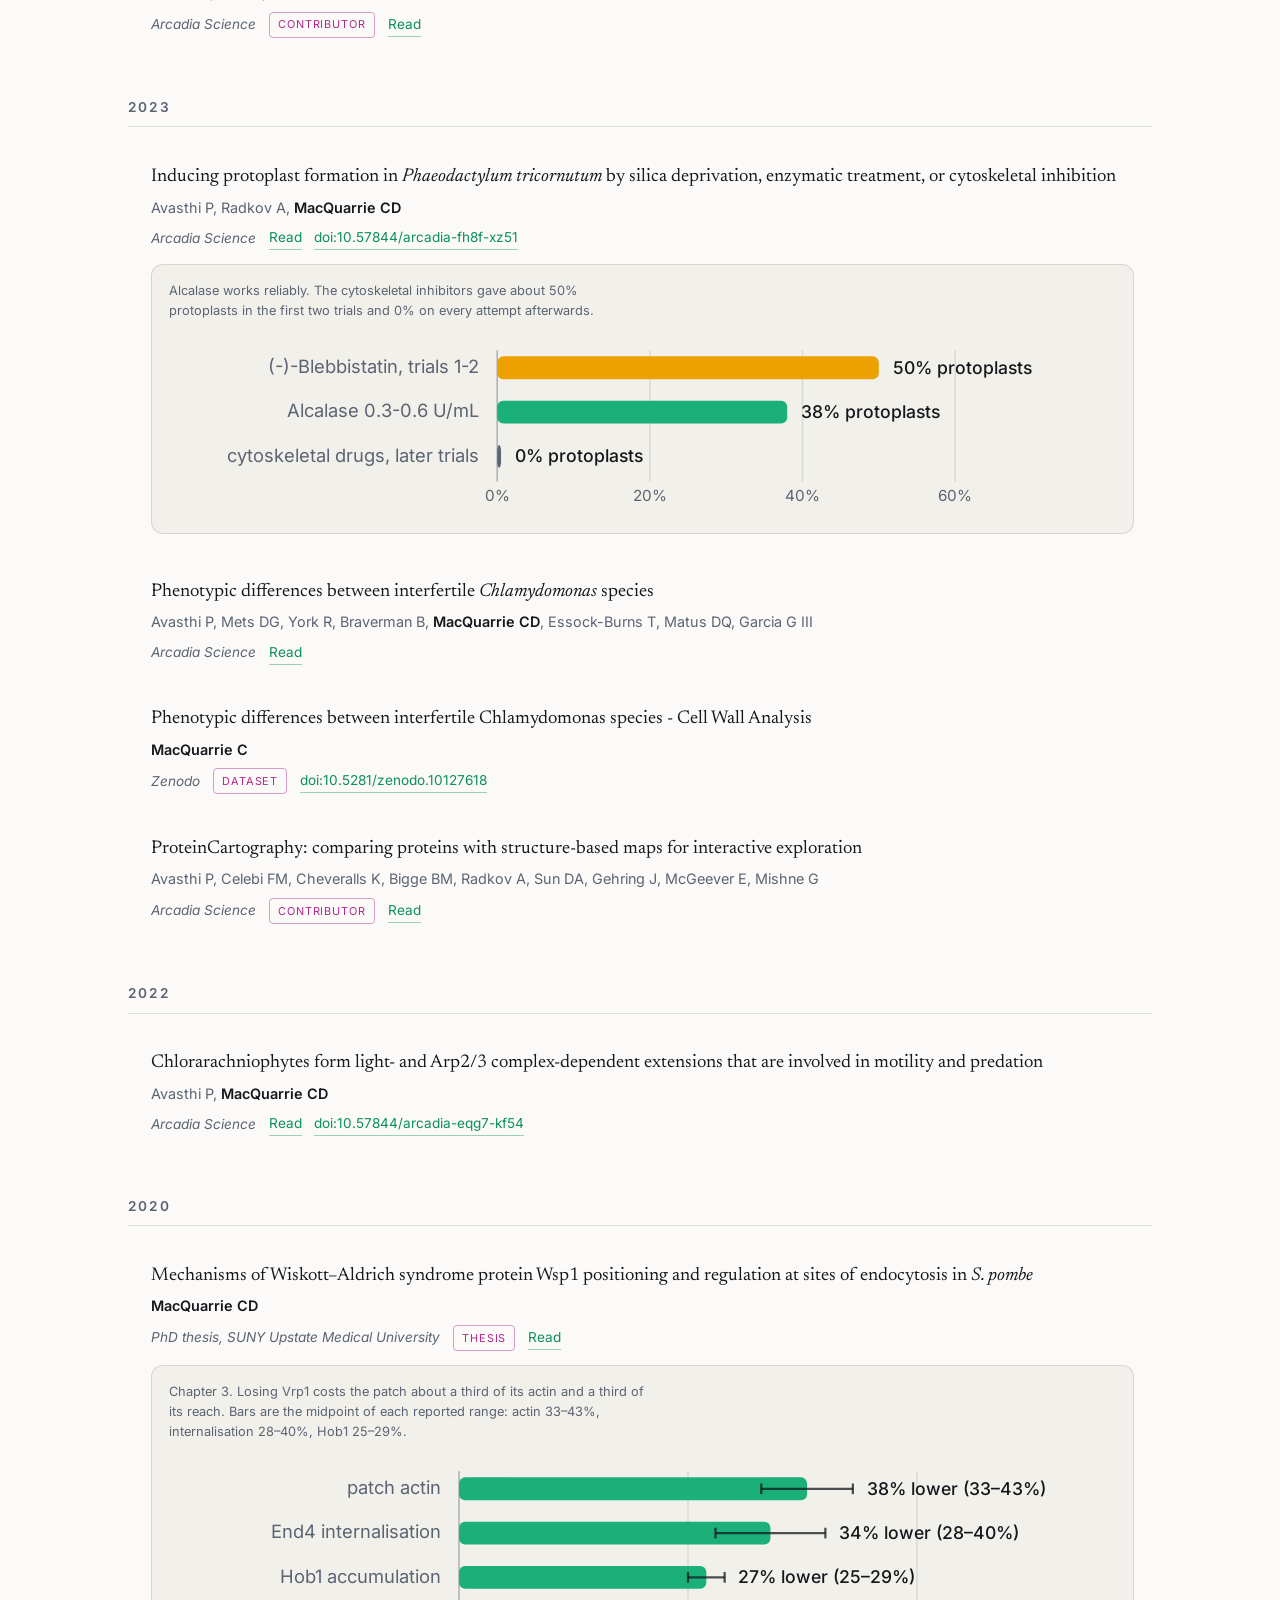
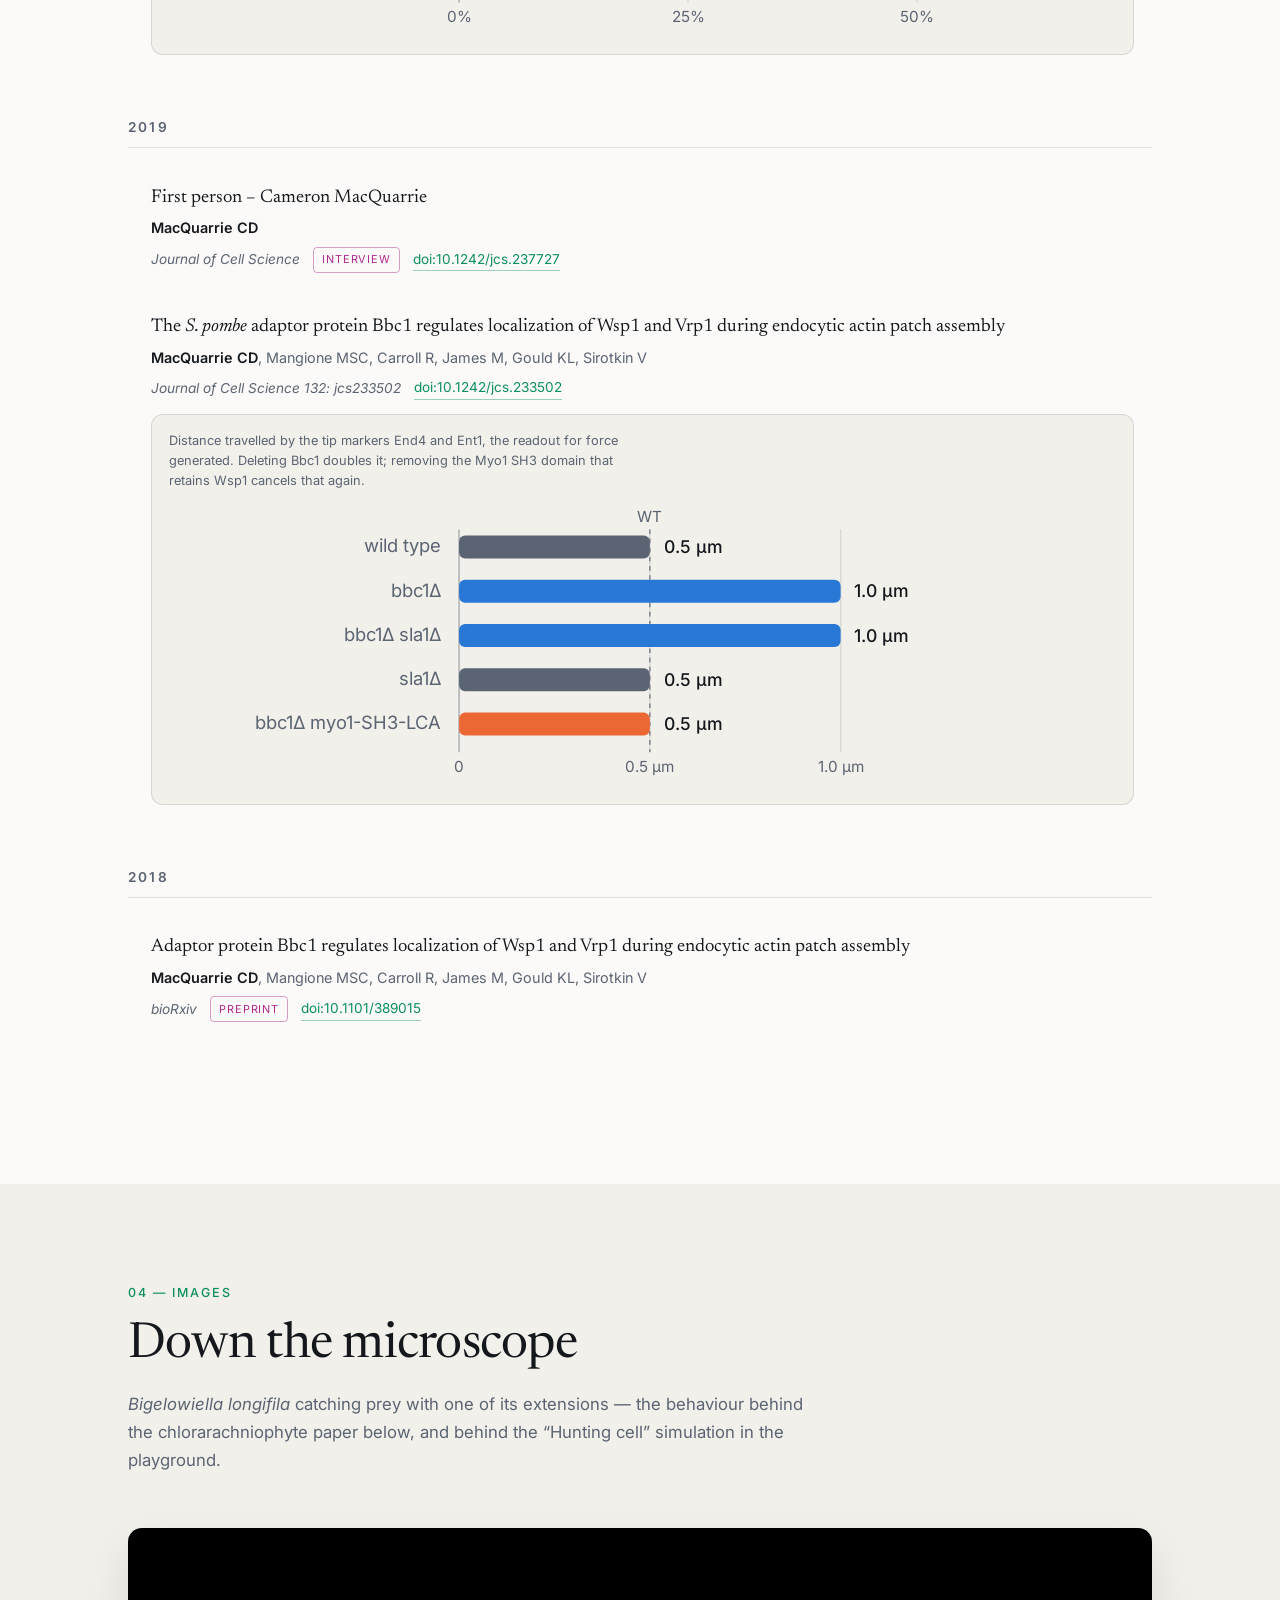
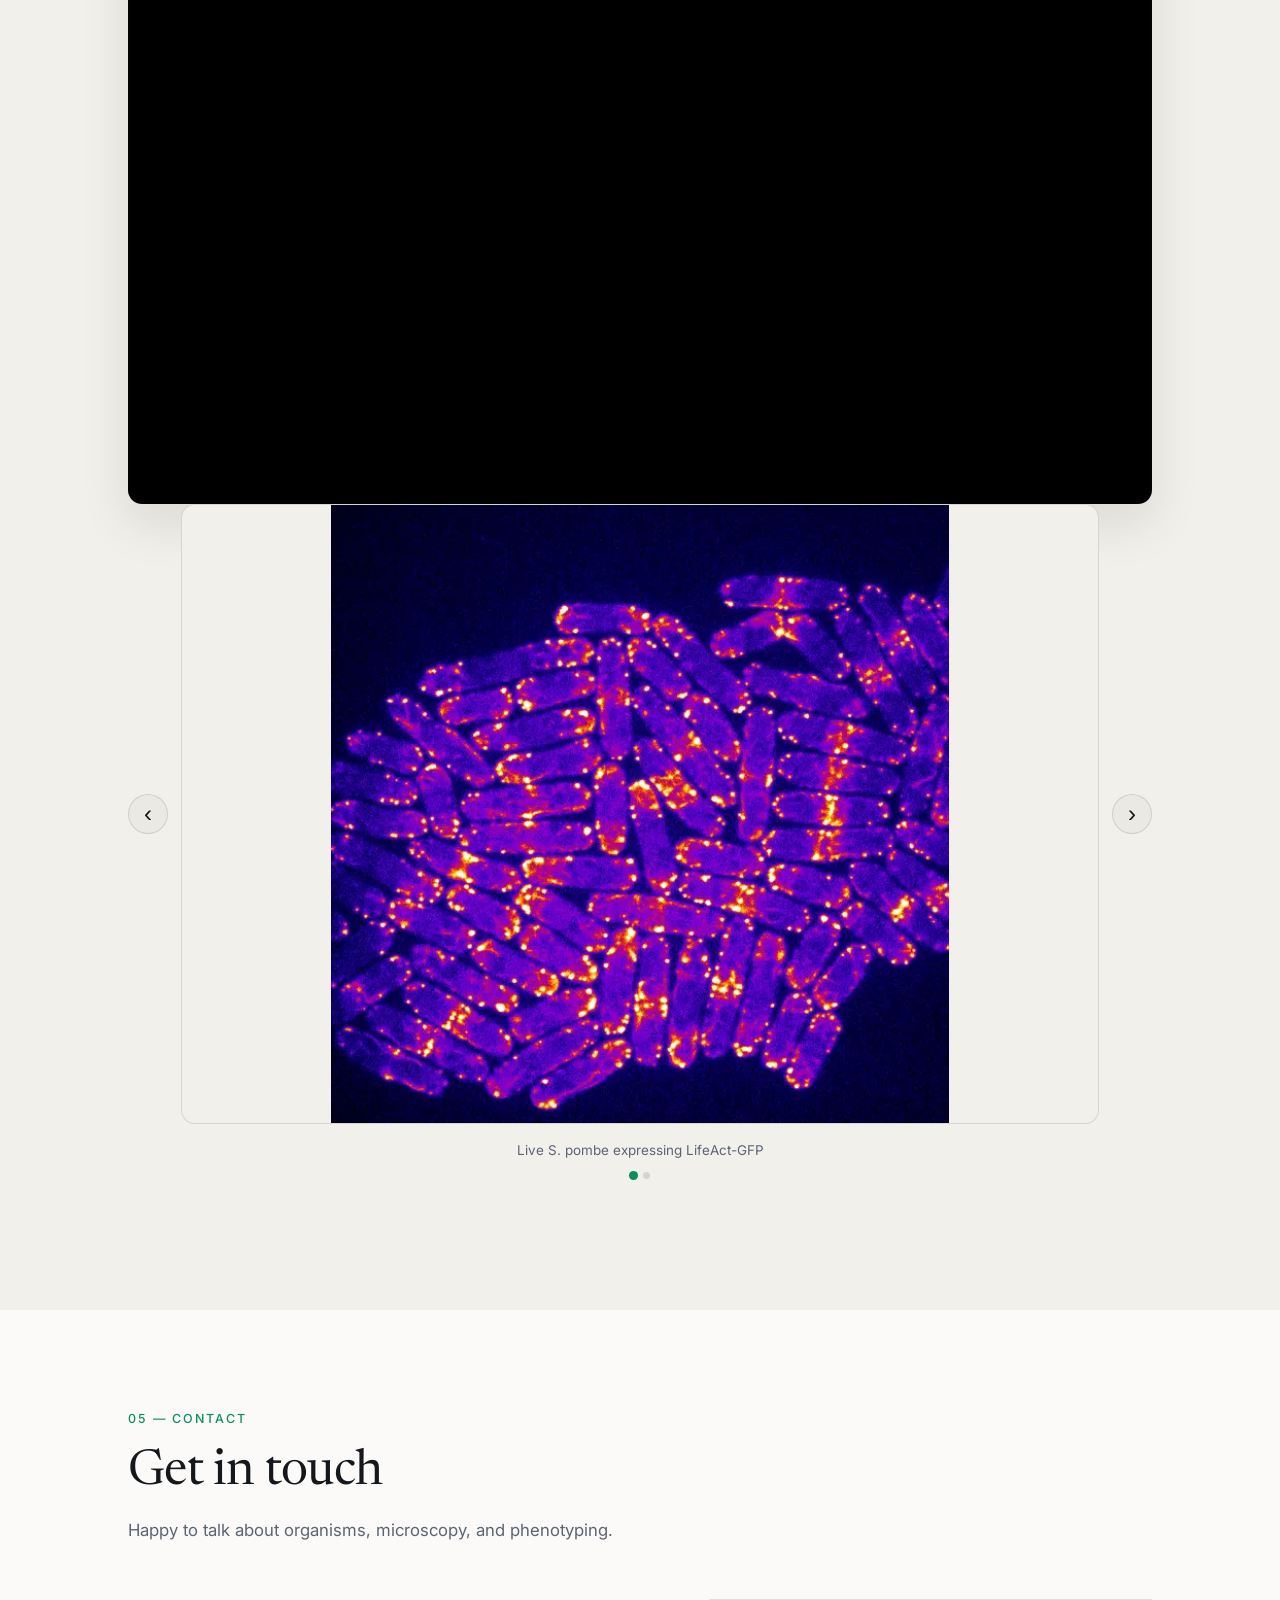
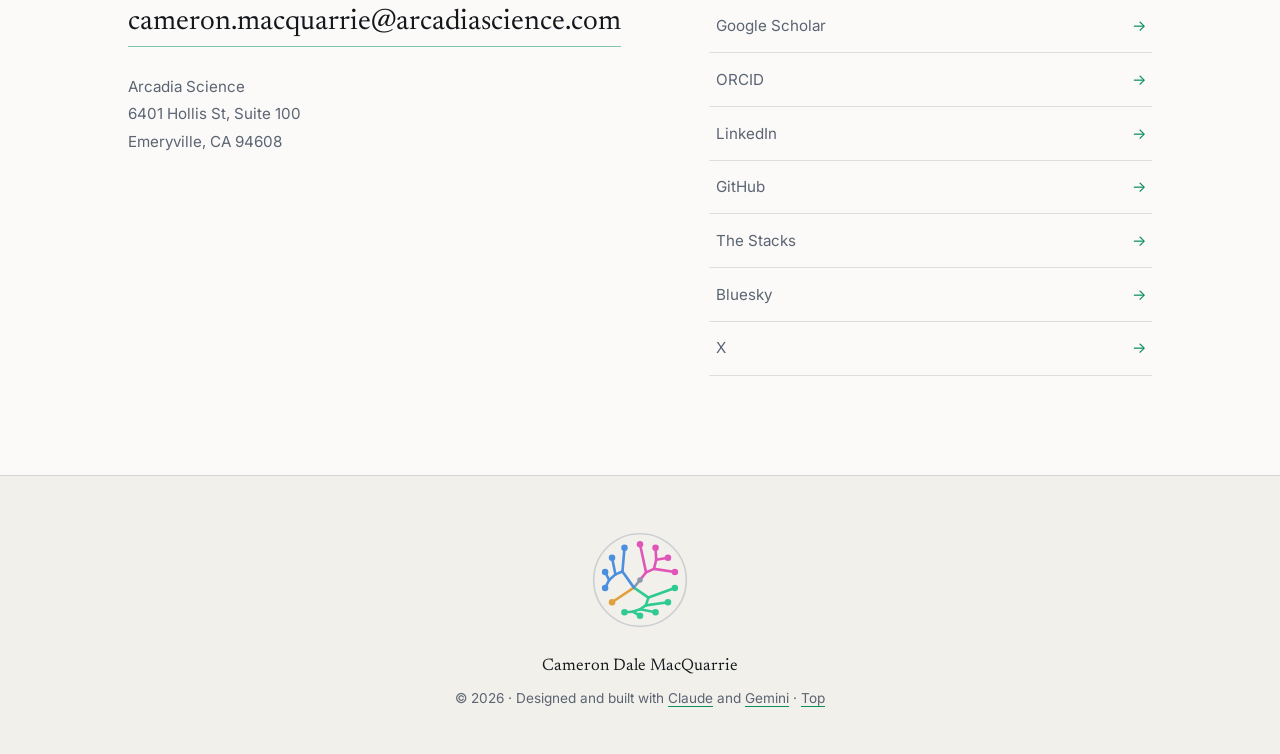
==== commit d78ba2a4: "Add Zenodo and BioStudies dataset discovery and monthly schedule" ====
--- a/index.html
+++ b/index.html
@@ -499,6 +499,13 @@
           <p class="pub-meta"><span class="venue">Arcadia Science</span>
             <a class="pub-link" href="https://thestacks.org/publications/result-chlamydomonas-phenotypes" target="_blank" rel="noopener">Read</a></p>
         </li>
+        <li class="pub" data-kind="dataset">
+          <p class="pub-title">Phenotypic differences between interfertile Chlamydomonas species - Cell Wall Analysis</p>
+          <p class="pub-authors"><b>MacQuarrie C</b></p>
+          <p class="pub-meta"><span class="venue">Zenodo</span>
+            <span class="badge">Dataset</span>
+            <a class="pub-link" href="https://doi.org/10.5281/zenodo.10127618" target="_blank" rel="noopener">doi:10.5281/zenodo.10127618</a></p>
+        </li>
         <li class="pub" data-kind="arcadia">
           <p class="pub-title">ProteinCartography: comparing proteins with structure-based maps for interactive exploration</p>
           <p class="pub-authors">Avasthi P, Celebi FM, Cheveralls K, Bigge BM, Radkov A, Sun DA, Gehring J, McGeever E, Mishne G</p>
